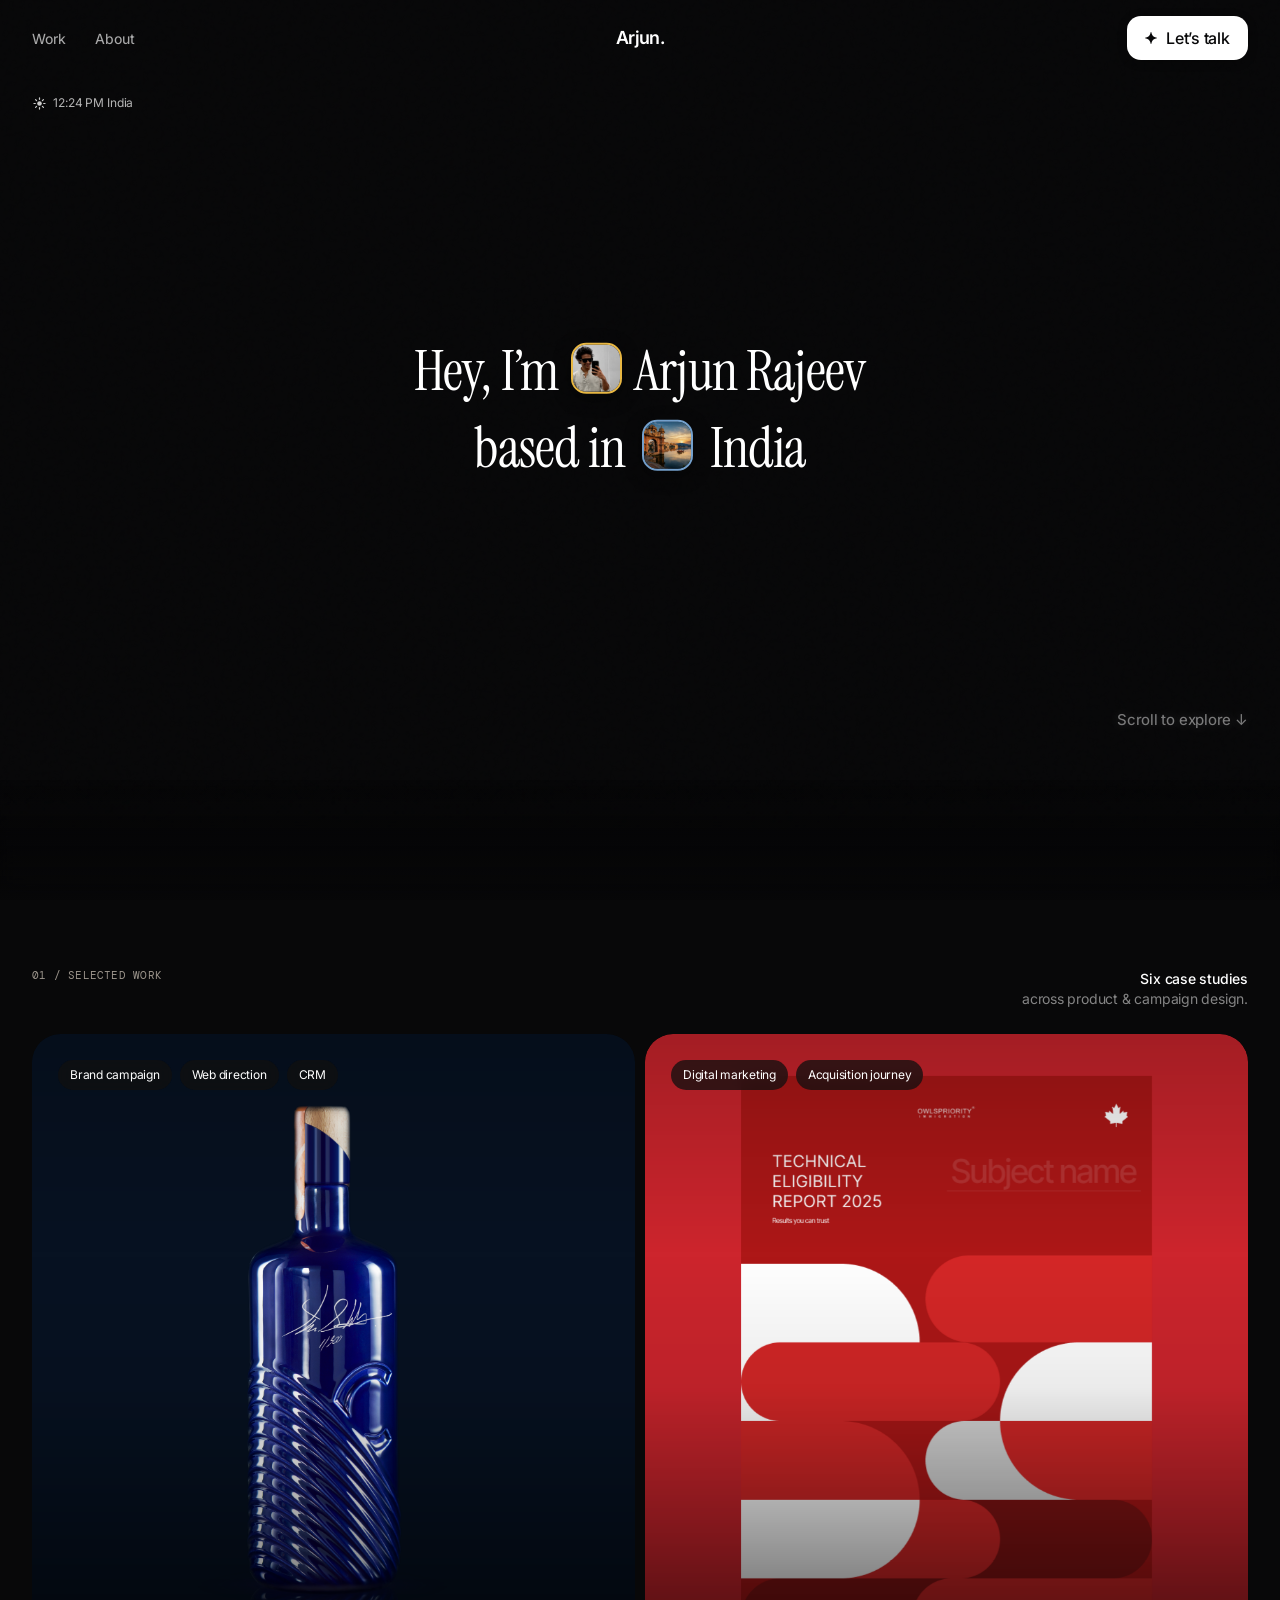
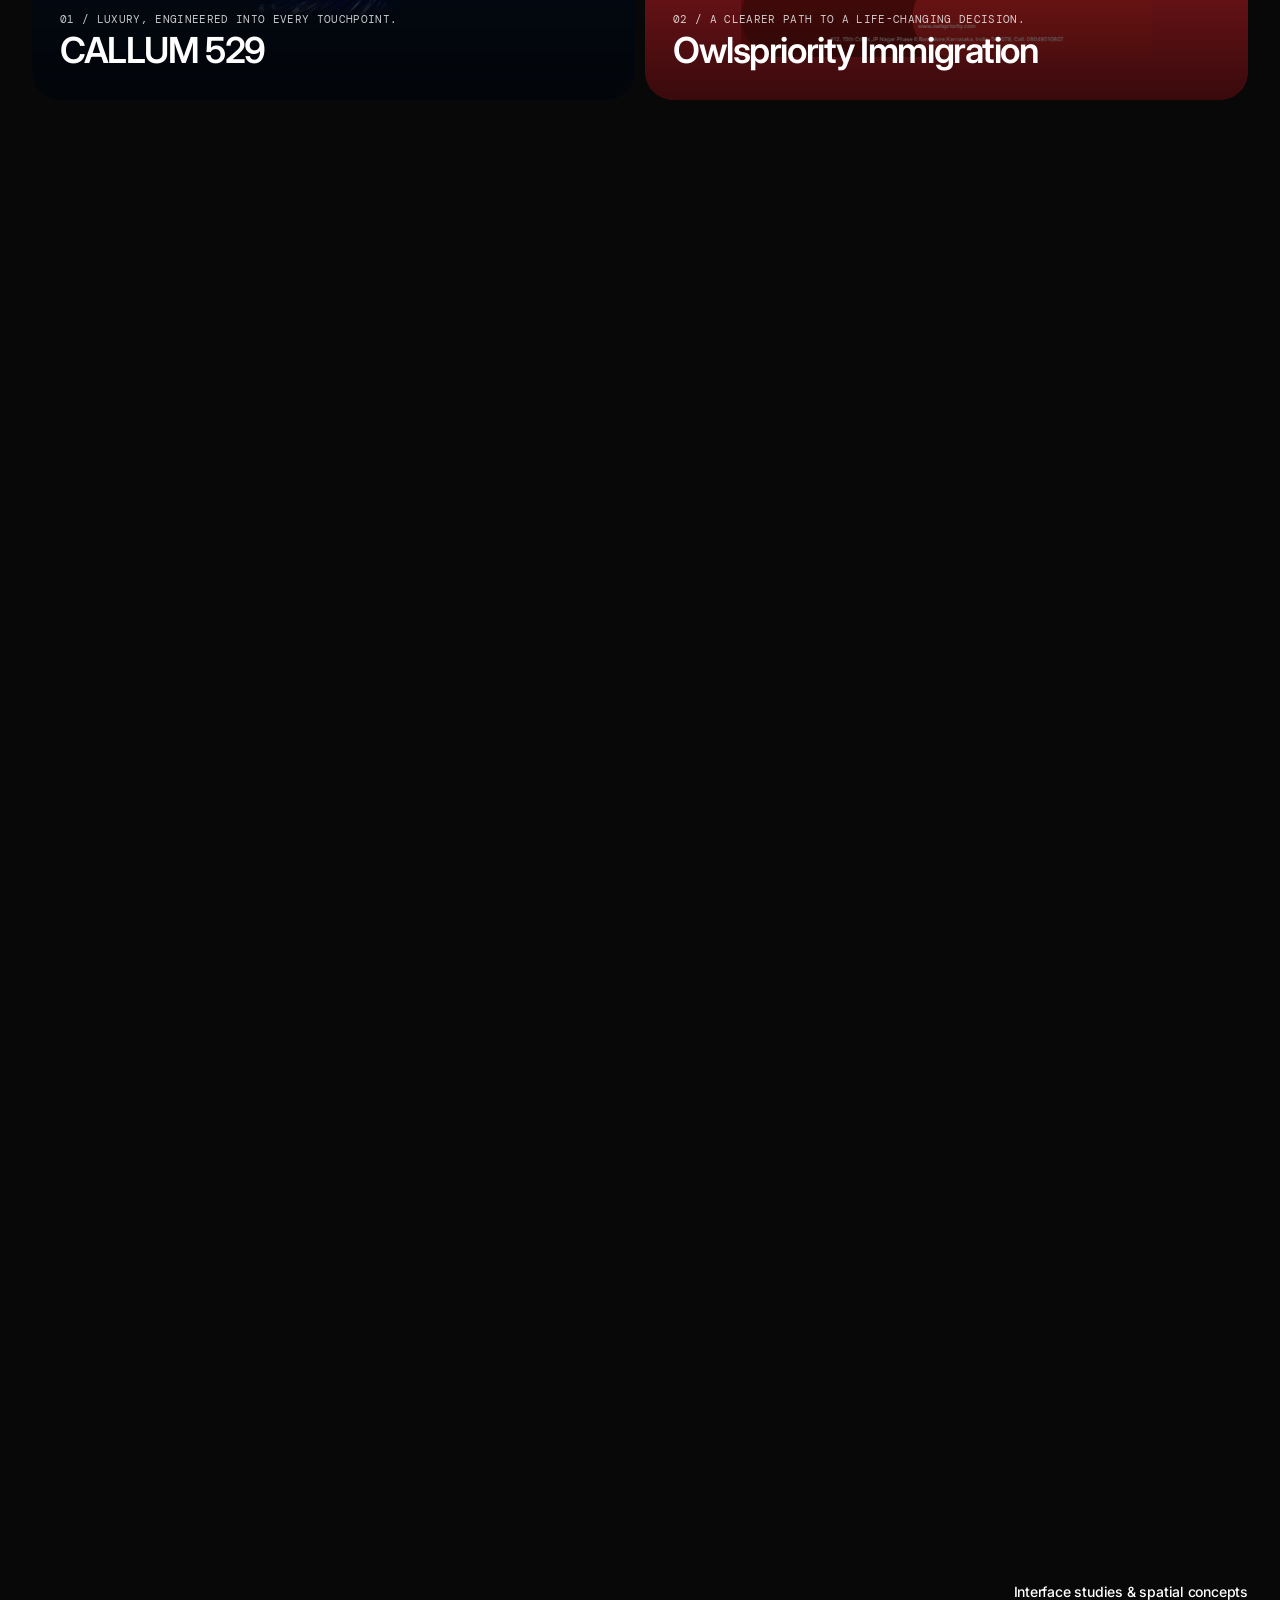
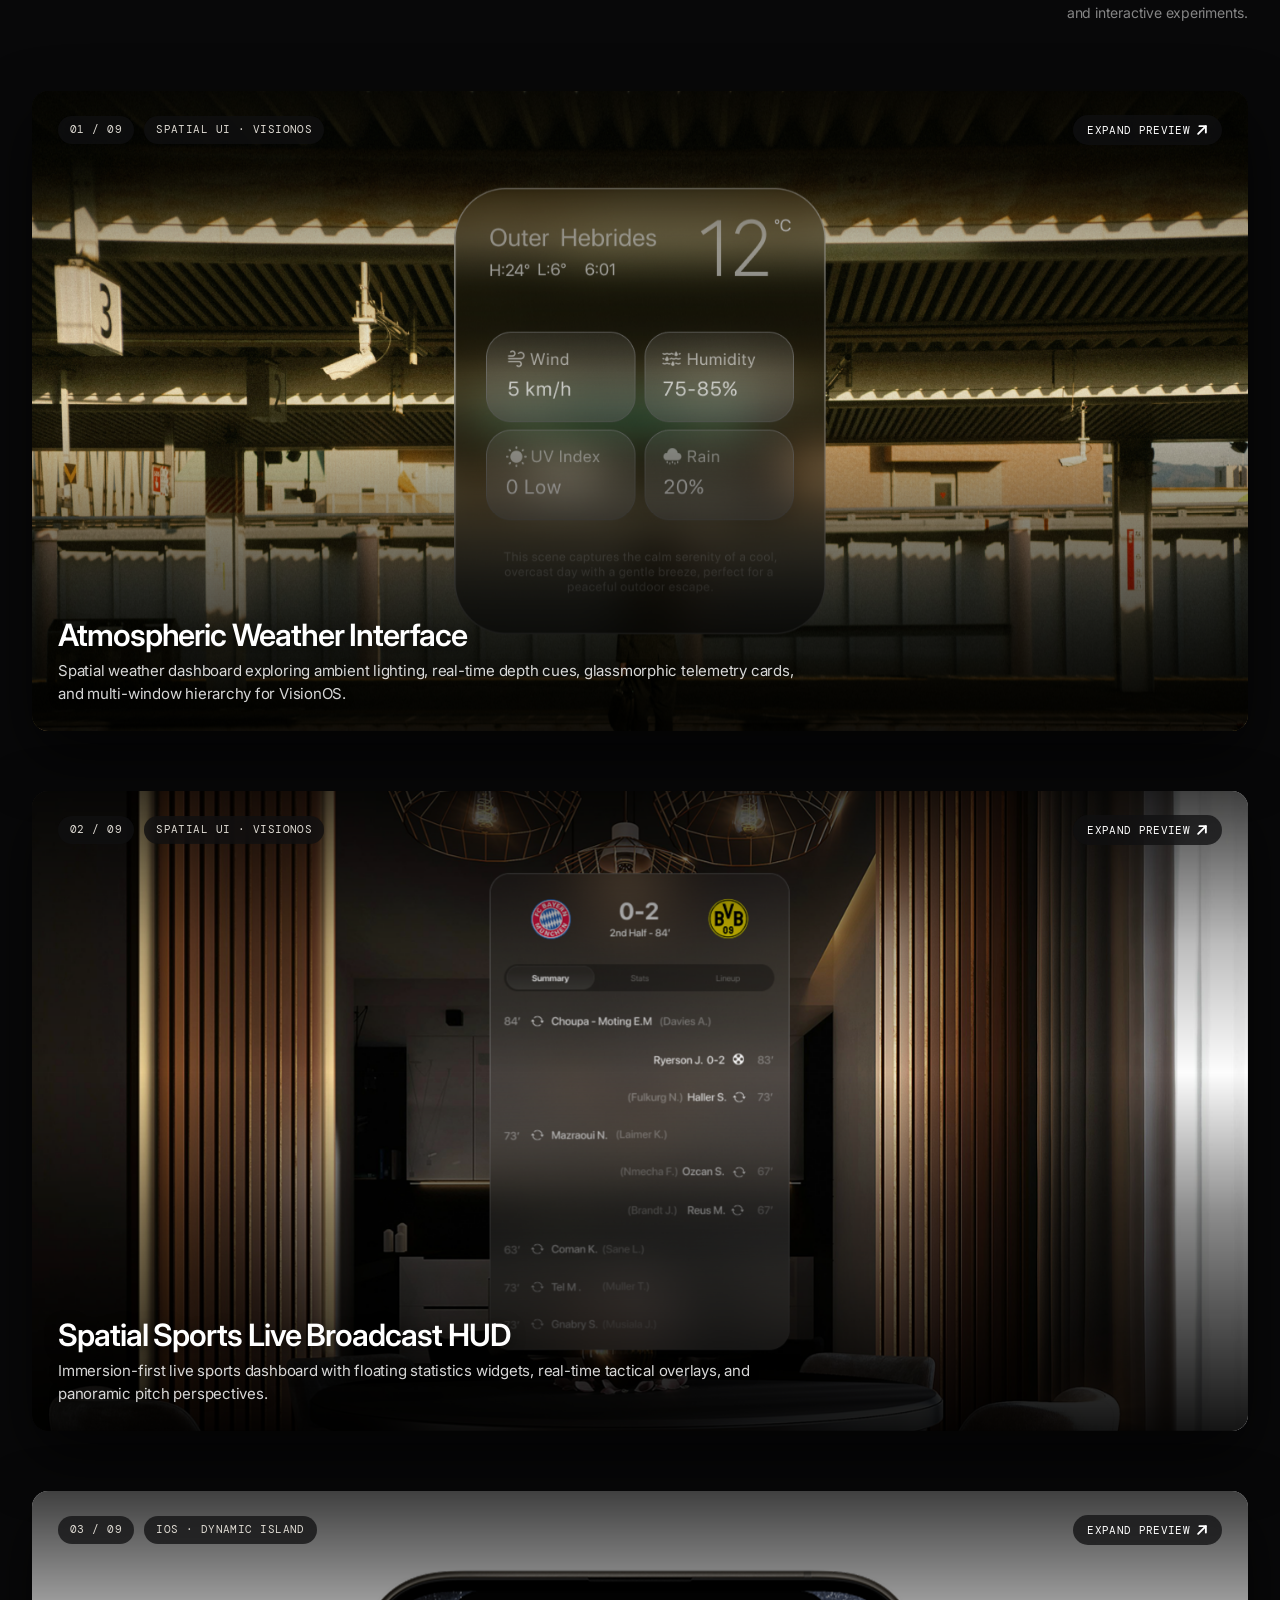
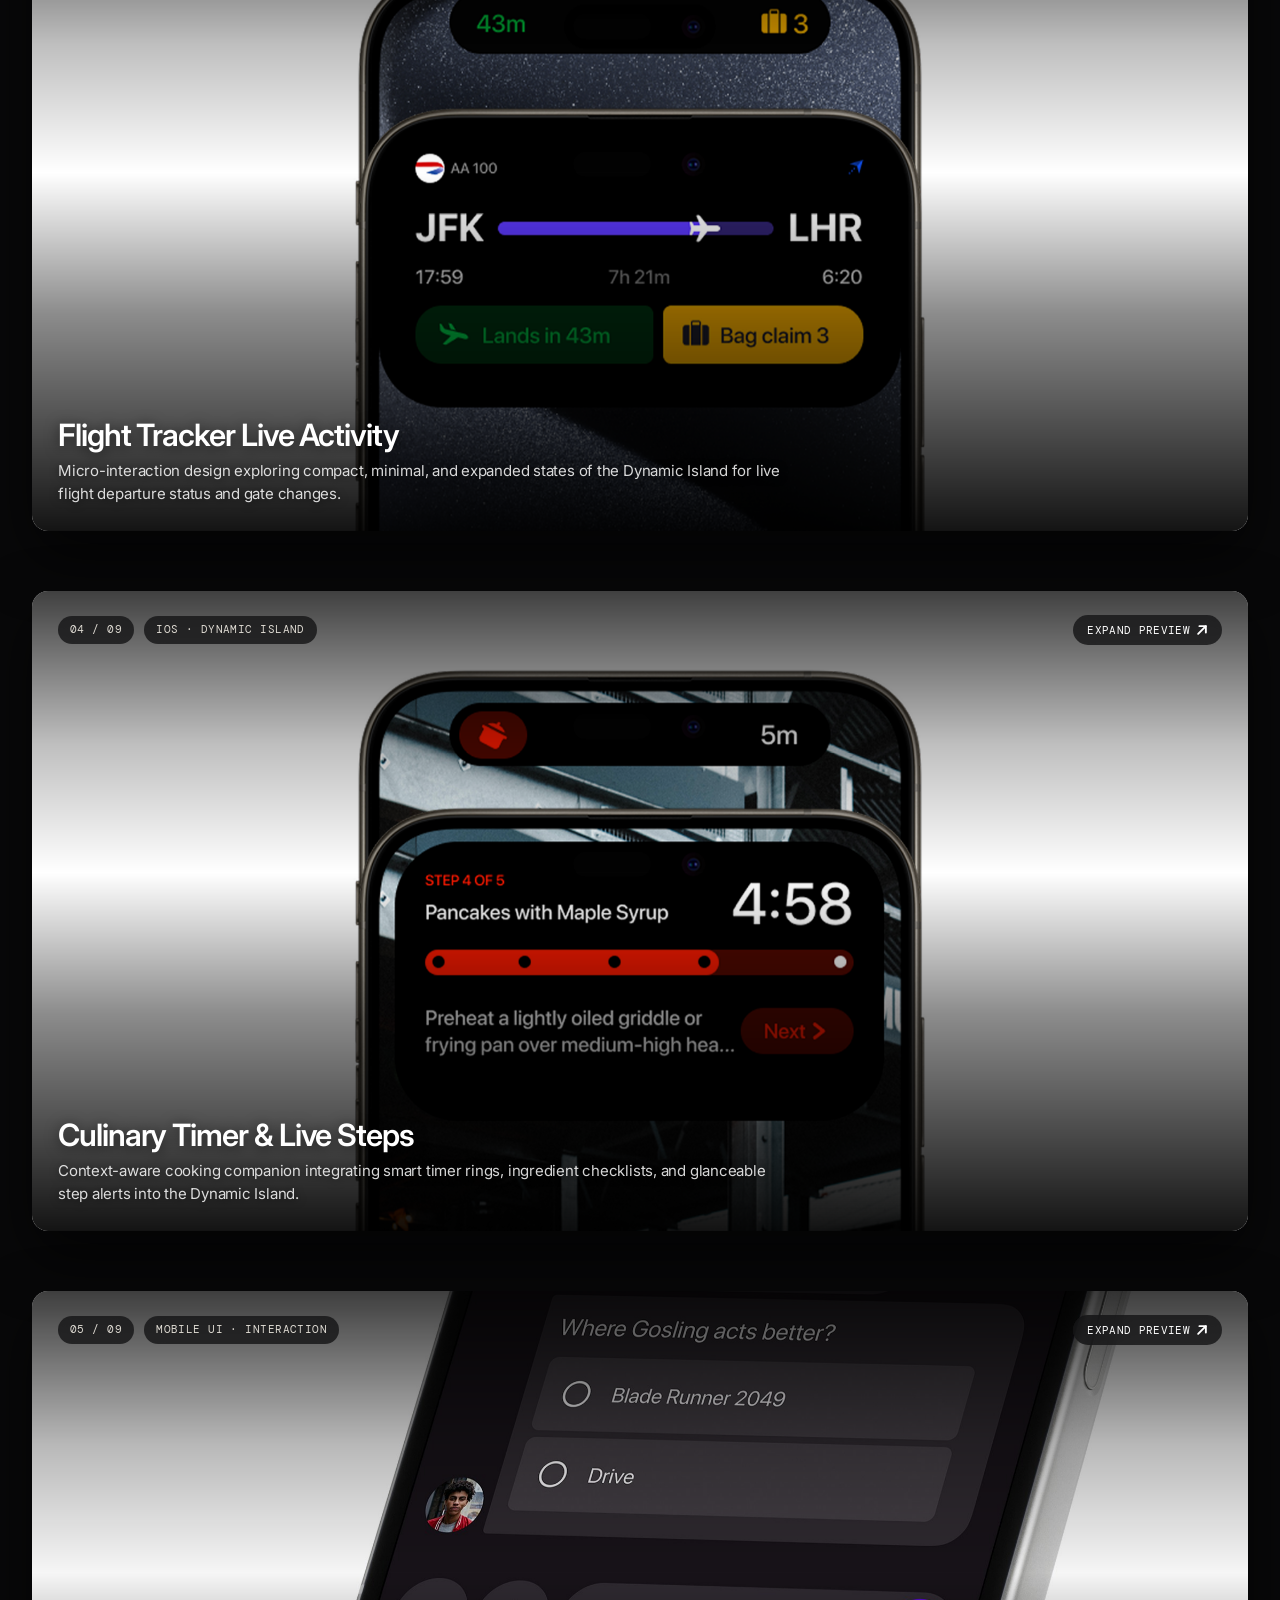
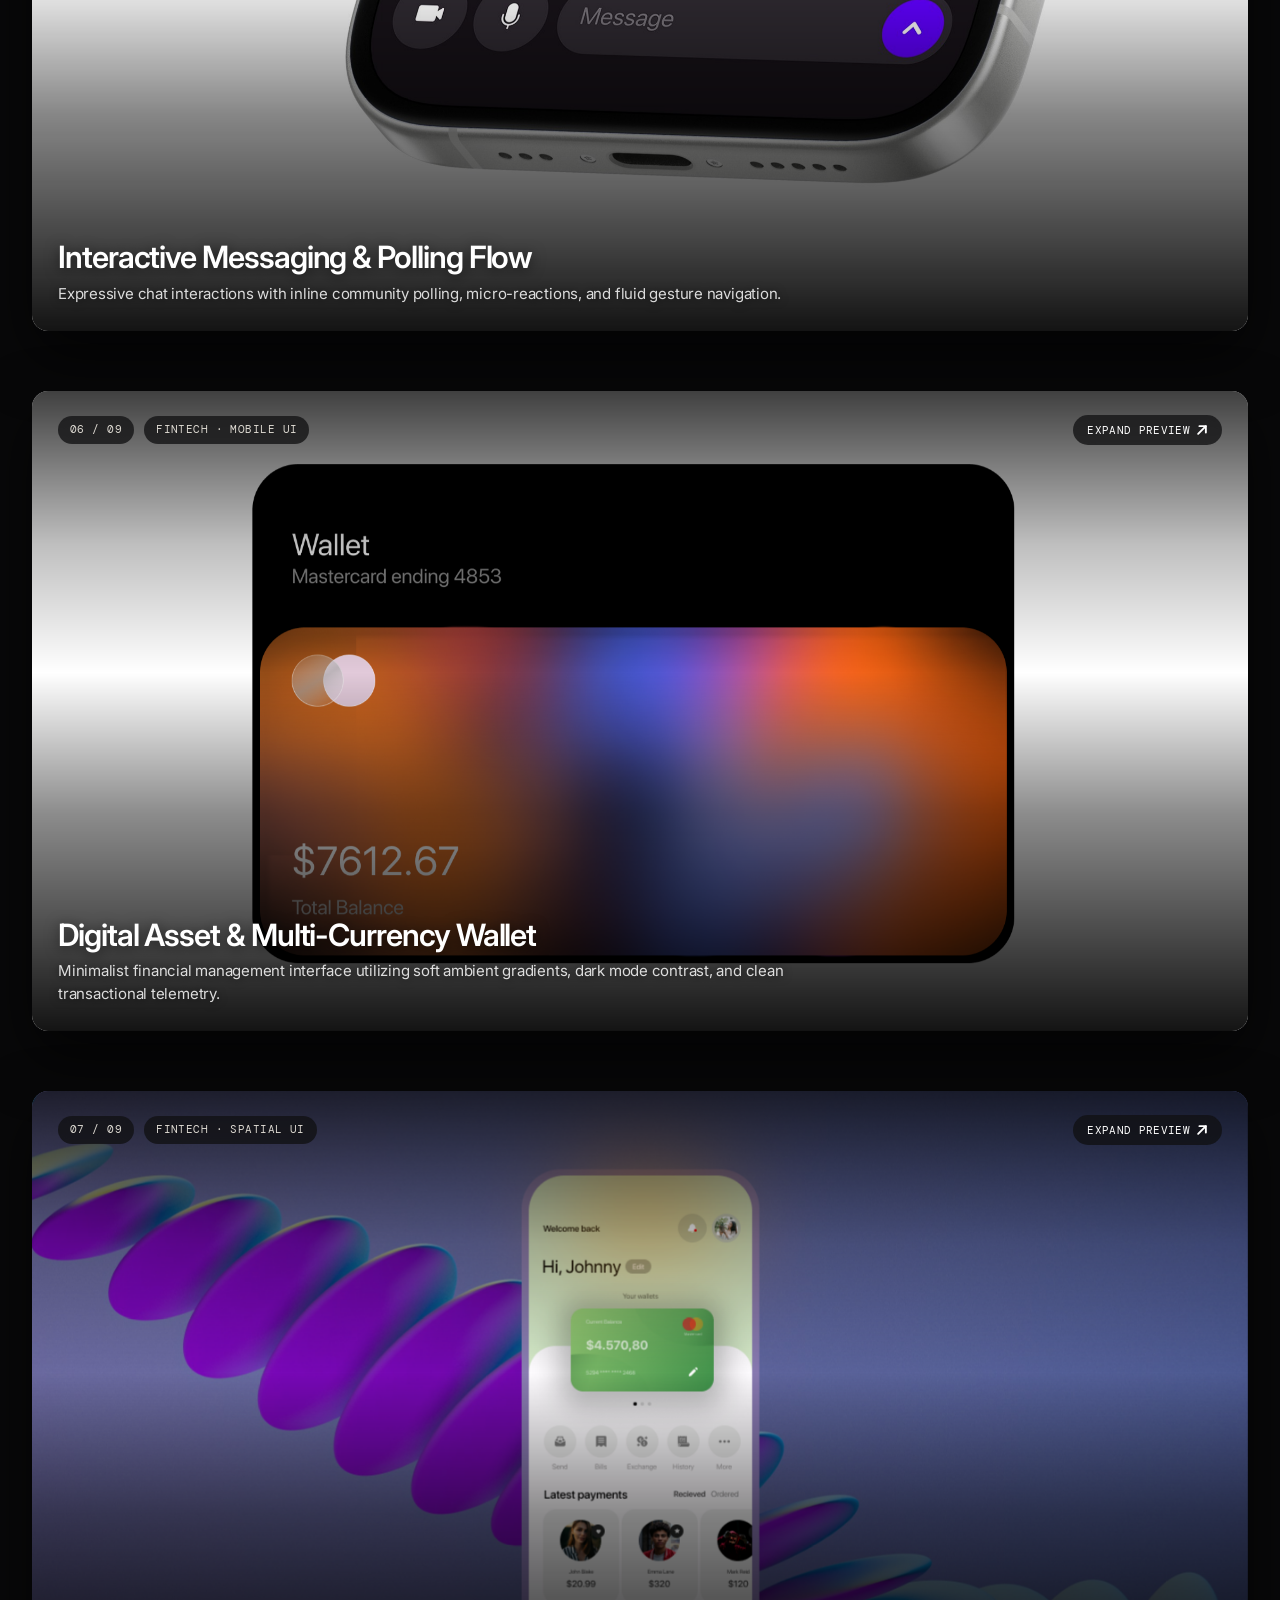
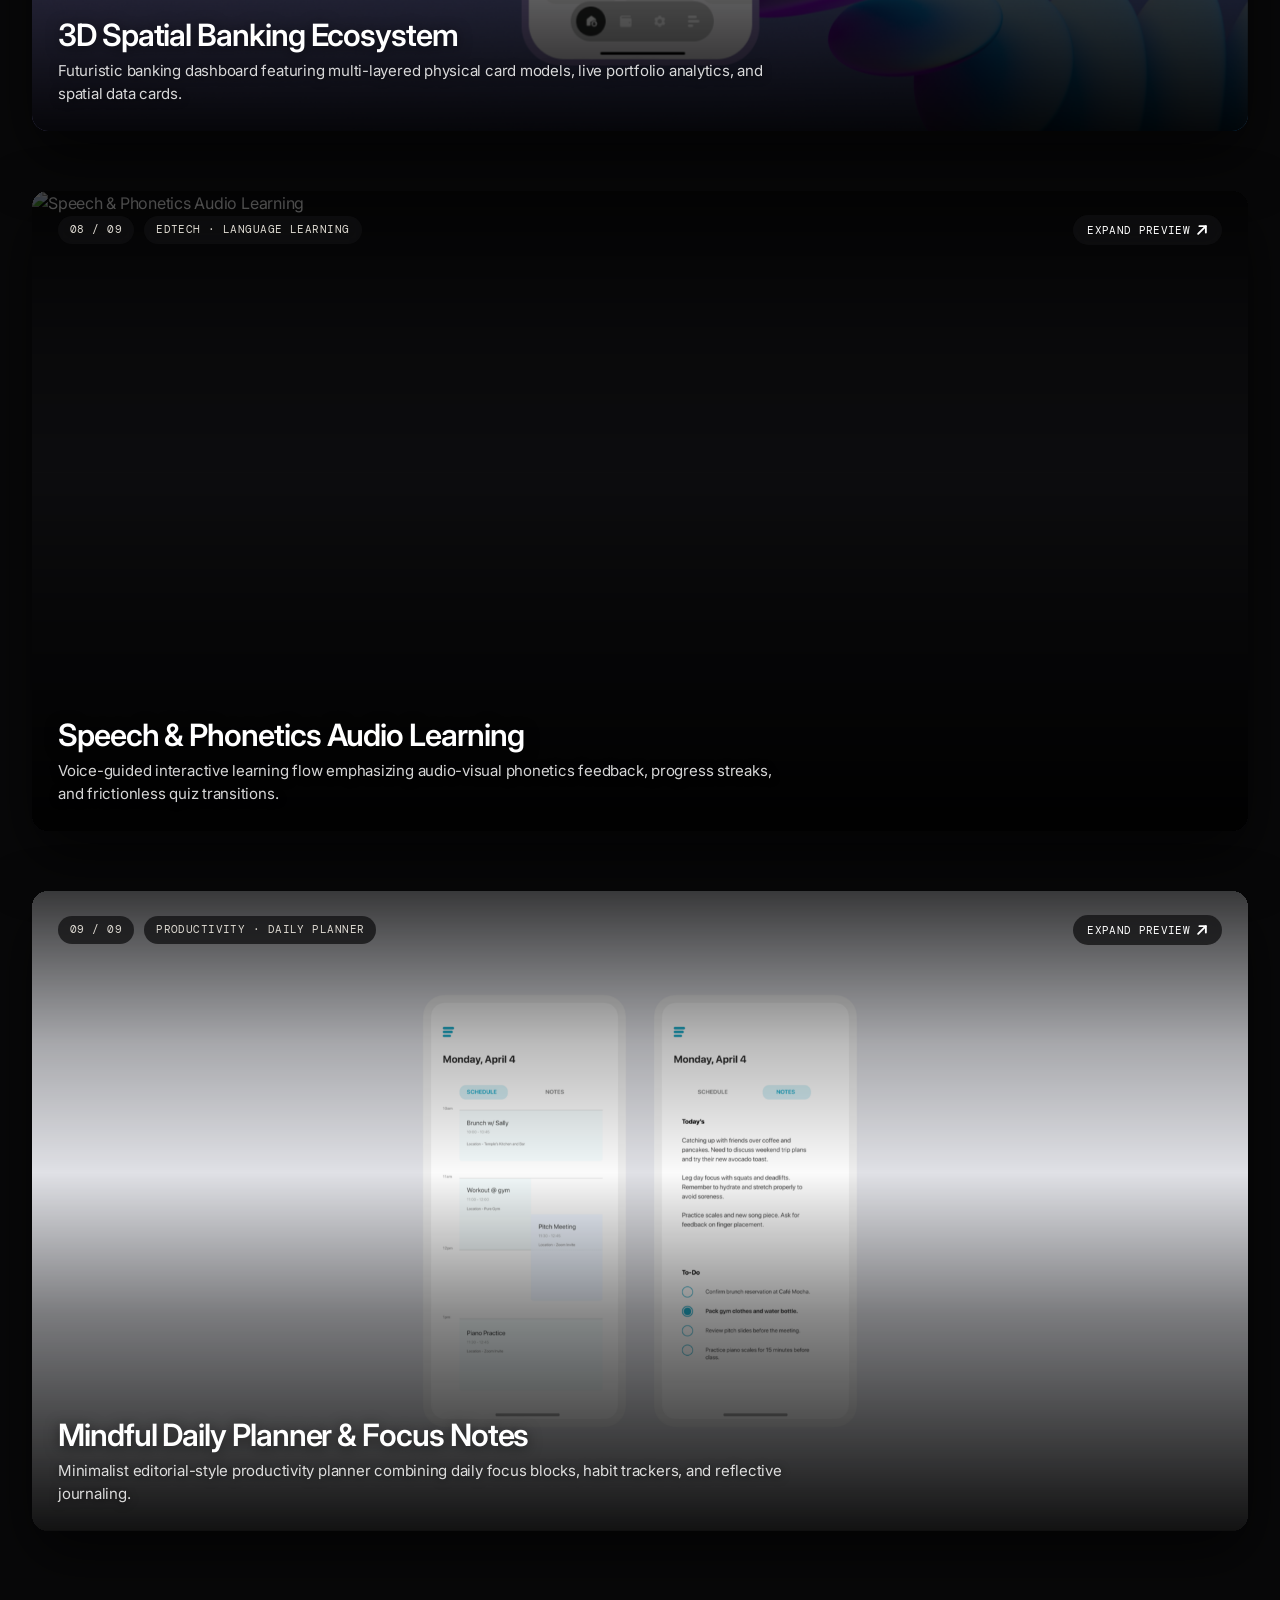
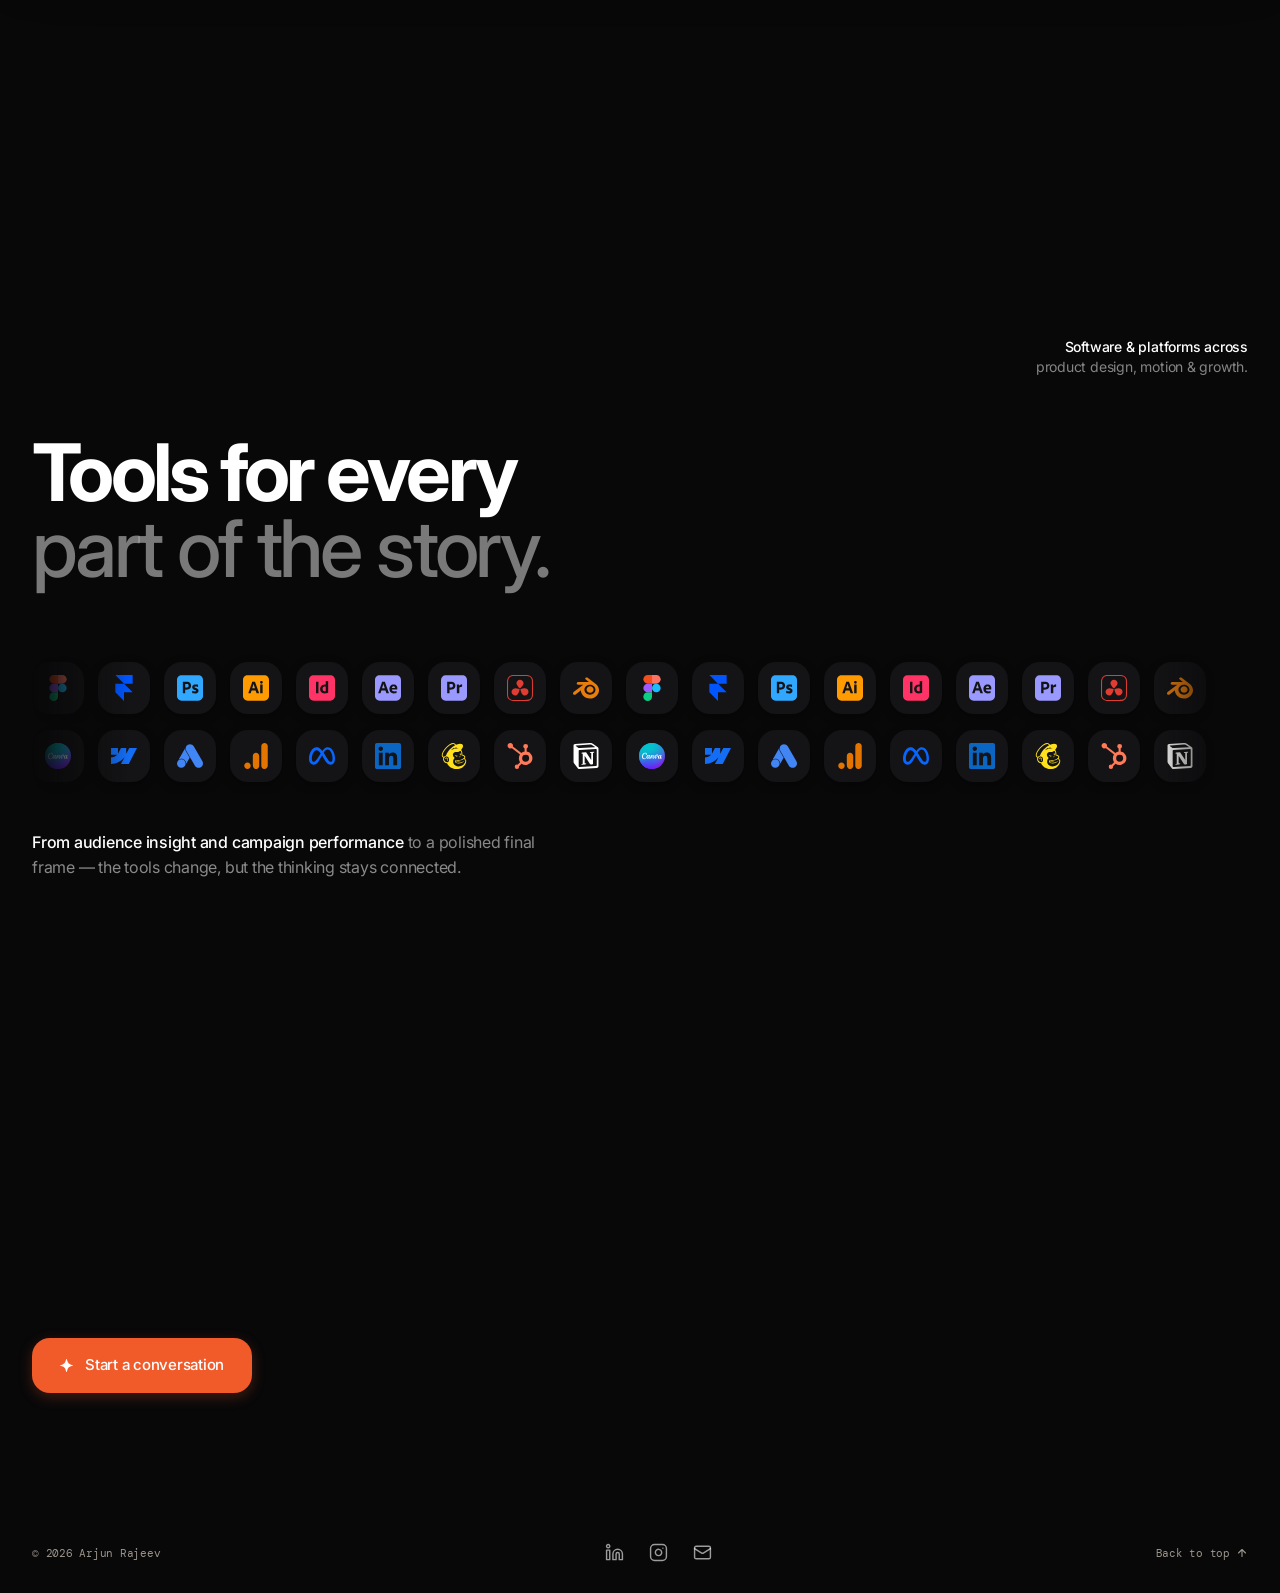
==== index.html @ 701abf91 "perf: optimize high-res textures, eliminate GPU filter shader lag, and smooth sticky card exit runwa" ====
<!doctype html>
<html lang="en">
  <head>
    <meta charset="UTF-8" />
    <meta name="viewport" content="width=device-width, initial-scale=1.0" />
    <meta name="description" content="Portfolio of product design and integrated digital marketing work." />
    <meta name="google-site-verification" content="st3si0nzpZN8w2a8JIRH-PX4bF1KuRuMDl9bI8knj5g" />
    <title>Portfolio — Product & Campaign Design</title>
    <link rel="icon" type="image/svg+xml" href="favicon.svg" />
    <link rel="icon" type="image/png" sizes="32x32" href="favicon-32x32.png" />
    <link rel="icon" type="image/png" sizes="16x16" href="favicon-16x16.png" />
    <link rel="apple-touch-icon" sizes="180x180" href="apple-touch-icon.png" />
    <link rel="preconnect" href="https://fonts.googleapis.com" />
    <link rel="preconnect" href="https://fonts.gstatic.com" crossorigin />
    <link href="https://fonts.googleapis.com/css2?family=DM+Mono:ital,wght@0,400;0,500;1,400&family=Instrument+Serif:ital@0;1&family=Inter:wght@300;400;500;600;700;800&display=swap" rel="stylesheet" />
    <link rel="stylesheet" href="styles.css?v=54" />

    <!-- Vercel Web Analytics -->
    <script>
      window.va = window.va || function () { (window.vaq = window.vaq || []).push(arguments); };
    </script>
    <script defer src="https://va.vercel-scripts.com/v1/script.js"></script>

    <!-- Vercel Speed Insights -->
    <script>
      window.si = window.si || function () { (window.siq = window.siq || []).push(arguments); };
    </script>
    <script defer src="/_vercel/speed-insights/script.js"></script>
  </head>
  <body>
    <div class="noise"></div>
    <header class="nav">
      <nav class="nav-left" aria-label="Main navigation">
        <a href="#work">Work</a>
        <a href="about.html">About</a>
      </nav>
      <div class="nav-brand">
        <a class="wordmark" href="#top">Arjun.</a>
      </div>
      <div class="nav-right">
        <a class="nav-contact" href="mailto:arjunrajeev.ar@gmail.com"><span class="btn-star-wrap"><svg class="btn-star" width="12" height="12" viewBox="0 0 12 12" fill="currentColor" aria-hidden="true"><path d="M 11.762 5.697 L 10.043 5.205 C 8.469 4.762 7.238 3.531 6.795 1.958 L 6.302 0.238 C 6.252 0.115 6.132 0.035 5.999 0.035 C 5.866 0.035 5.747 0.115 5.696 0.238 L 5.205 1.958 C 4.762 3.531 3.531 4.762 1.958 5.205 L 0.238 5.697 C 0.102 5.735 0.009 5.859 0.009 6 C 0.009 6.141 0.102 6.265 0.238 6.303 L 1.957 6.794 C 3.531 7.238 4.761 8.468 5.204 10.042 L 5.696 11.762 C 5.735 11.897 5.858 11.99 5.999 11.99 C 6.14 11.99 6.264 11.897 6.302 11.762 L 6.794 10.043 C 7.237 8.469 8.467 7.238 10.041 6.795 L 11.761 6.303 C 11.896 6.265 11.99 6.141 11.99 6 C 11.99 5.859 11.896 5.735 11.761 5.697 Z"/></svg></span><span class="btn-text">Let’s talk</span></a>
      </div>
    </header>

    <main id="top">
      <section class="hero wrap">
        <div class="hero-eyebrow-wrap">
          <div class="hero-time" aria-label="Current time in India">
            <span class="hero-time-icon" id="hero-time-icon" aria-hidden="true">
              <svg width="15" height="15" viewBox="0 0 16 16" fill="none" stroke="currentColor" stroke-width="1.5" stroke-linecap="round" stroke-linejoin="round">
                <circle cx="8" cy="8" r="2.8" fill="currentColor" stroke="none"/>
                <line x1="8" y1="1.2" x2="8" y2="2.8"/>
                <line x1="8" y1="13.2" x2="8" y2="14.8"/>
                <line x1="1.2" y1="8" x2="2.8" y2="8"/>
                <line x1="13.2" y1="8" x2="14.8" y2="8"/>
                <line x1="3.2" y1="3.2" x2="4.4" y2="4.4"/>
                <line x1="11.6" y1="11.6" x2="12.8" y2="12.8"/>
                <line x1="3.2" y1="12.8" x2="4.4" y2="11.6"/>
                <line x1="11.6" y1="4.4" x2="12.8" y2="3.2"/>
              </svg>
            </span>
            <span class="hero-time-val" id="hero-time-val">--:-- India</span>
          </div>
        </div>

        <h1 class="hero-editorial-title">
          <span class="line-mask">
            <span class="line-inner hero-line">
              Hey, I’m
              <a href="about.html" class="hero-badge-wrap" aria-label="About Arjun Rajeev">
                <span class="hero-badge hero-badge--avatar">
                  <img src="assets/images/arjun-badge.jpg?v=2" alt="Arjun Rajeev" />
                </span>
                <span class="badge-bubble" aria-hidden="true">About ↗</span>
              </a>
              Arjun Rajeev
            </span>
          </span>
          <span class="line-mask">
            <span class="line-inner hero-line">
              based in
              <span class="hero-badge hero-badge--location" aria-label="India">
                <img src="assets/images/india-badge.jpg" alt="India" />
              </span>
              India
            </span>
          </span>
        </h1>

        <div class="hero-bottom">
          <a class="scroll-explore" href="#work" aria-label="Scroll to explore selected work">Scroll to explore ↓</a>
        </div>
      </section>

      <div class="content-sheet">
        <section id="work" class="work wrap">
        <div class="section-head"><p class="eyebrow">01 / Selected work</p><p><strong>Six case studies</strong><br />across product & campaign design.</p></div>
        <div id="projects" class="projects"></div>
      </section>

      <section id="explorations" class="lab wrap" aria-labelledby="lab-head">
        <div class="section-head" id="lab-head"><p class="eyebrow">02 / Visual explorations</p><p><strong>Interface studies & spatial concepts</strong><br />and interactive experiments.</p></div>
        <div id="experiments-stack" class="experiments-stack"></div>
      </section>

      <section class="tools wrap" aria-labelledby="tools-title">
        <div class="section-head"><p class="eyebrow">03 / The toolkit</p><p><strong>Software & platforms across</strong><br />product design, motion & growth.</p></div>
        <h2 id="tools-title">Tools for every<br /><em>part of the story.</em></h2>
        <div class="tools-marquee" aria-label="Design, marketing and creative tools">
          <div class="tools-row tools-row--1">
            <div class="tools-track">
              <div class="tool" aria-label="Figma"><img src="assets/icons/figma.svg" alt="Figma" /><span>Figma</span></div>
              <div class="tool" aria-label="Framer"><img src="assets/icons/framer.svg" alt="Framer" /><span>Framer</span></div>
              <div class="tool" aria-label="Photoshop"><img src="assets/icons/photoshop.svg" alt="Photoshop" /><span>Photoshop</span></div>
              <div class="tool" aria-label="Illustrator"><img src="assets/icons/illustrator.svg" alt="Illustrator" /><span>Illustrator</span></div>
              <div class="tool" aria-label="InDesign"><img src="assets/icons/indesign.svg" alt="InDesign" /><span>InDesign</span></div>
              <div class="tool" aria-label="After Effects"><img src="assets/icons/aftereffects.svg" alt="After Effects" /><span>After Effects</span></div>
              <div class="tool" aria-label="Premiere Pro"><img src="assets/icons/premierepro.svg" alt="Premiere Pro" /><span>Premiere Pro</span></div>
              <div class="tool" aria-label="DaVinci Resolve"><img src="assets/icons/davinciresolve.svg" alt="DaVinci Resolve" /><span>DaVinci Resolve</span></div>
              <div class="tool" aria-label="Blender"><img src="assets/icons/blender.svg" alt="Blender" /><span>Blender</span></div>
            </div>
          </div>
          <div class="tools-row tools-row--2">
            <div class="tools-track">
              <div class="tool" aria-label="Canva"><img src="assets/icons/canva.svg" alt="Canva" /><span>Canva</span></div>
              <div class="tool" aria-label="Webflow"><img src="assets/icons/webflow.svg" alt="Webflow" /><span>Webflow</span></div>
              <div class="tool" aria-label="Google Ads"><img src="assets/icons/googleads.svg" alt="Google Ads" /><span>Google Ads</span></div>
              <div class="tool" aria-label="Google Analytics"><img src="assets/icons/googleanalytics.svg" alt="Google Analytics" /><span>Google Analytics</span></div>
              <div class="tool" aria-label="Meta Ads"><img src="assets/icons/meta.svg" alt="Meta Ads" /><span>Meta Ads</span></div>
              <div class="tool" aria-label="LinkedIn Ads"><img src="assets/icons/linkedin.svg" alt="LinkedIn Ads" /><span>LinkedIn Ads</span></div>
              <div class="tool" aria-label="Mailchimp"><img src="assets/icons/mailchimp.svg" alt="Mailchimp" /><span>Mailchimp</span></div>
              <div class="tool" aria-label="HubSpot"><img src="assets/icons/hubspot.svg" alt="HubSpot" /><span>HubSpot</span></div>
              <div class="tool" aria-label="Notion"><img src="assets/icons/notion.svg" alt="Notion" /><span>Notion</span></div>
            </div>
          </div>
        </div>
        <p class="tools-note"><strong>From audience insight and campaign performance</strong> to a polished final frame — the tools change, but the thinking stays connected.</p>
      </section>

      <section id="contact" class="contact wrap">
        <p class="eyebrow">04 / Have a project in mind?</p>
        <h2 class="masked-heading">
          <span class="line-mask"><span class="line-inner">Let’s make something</span></span>
          <span class="line-mask"><span class="line-inner"><em>worth noticing.</em></span></span>
        </h2>
        <a class="contact-button" href="mailto:arjunrajeev.ar@gmail.com"><span class="btn-star-wrap"><svg class="btn-star" width="13" height="13" viewBox="0 0 12 12" fill="currentColor" aria-hidden="true"><path d="M 11.762 5.697 L 10.043 5.205 C 8.469 4.762 7.238 3.531 6.795 1.958 L 6.302 0.238 C 6.252 0.115 6.132 0.035 5.999 0.035 C 5.866 0.035 5.747 0.115 5.696 0.238 L 5.205 1.958 C 4.762 3.531 3.531 4.762 1.958 5.205 L 0.238 5.697 C 0.102 5.735 0.009 5.859 0.009 6 C 0.009 6.141 0.102 6.265 0.238 6.303 L 1.957 6.794 C 3.531 7.238 4.761 8.468 5.204 10.042 L 5.696 11.762 C 5.735 11.897 5.858 11.99 5.999 11.99 C 6.14 11.99 6.264 11.897 6.302 11.762 L 6.794 10.043 C 7.237 8.469 8.467 7.238 10.041 6.795 L 11.761 6.303 C 11.896 6.265 11.99 6.141 11.99 6 C 11.99 5.859 11.896 5.735 11.761 5.697 Z"/></svg></span><span class="btn-text">Start a conversation</span></a>
      </section>
      </div>
    </main>
    <footer class="wrap">
      <span>© 2026 Arjun Rajeev</span>
      <div class="footer-socials" aria-label="Social profiles and email">
        <a class="footer-icon" href="https://www.linkedin.com/in/arjunrajeev17/" target="_blank" rel="noopener noreferrer" aria-label="LinkedIn profile" title="LinkedIn">
          <svg width="17" height="17" viewBox="0 0 24 24" fill="none" stroke="currentColor" stroke-width="1.8" stroke-linecap="round" stroke-linejoin="round" aria-hidden="true">
            <path d="M16 8a6 6 0 0 1 6 6v7h-4v-7a2 2 0 0 0-2-2 2 2 0 0 0-2 2v7h-4v-7a6 6 0 0 1 6-6z"/>
            <rect width="4" height="12" x="2" y="9"/>
            <circle cx="4" cy="4" r="2"/>
          </svg>
        </a>
        <a class="footer-icon" href="https://www.instagram.com/arjunrajeevl/" target="_blank" rel="noopener noreferrer" aria-label="Instagram profile" title="Instagram">
          <svg width="17" height="17" viewBox="0 0 24 24" fill="none" stroke="currentColor" stroke-width="1.8" stroke-linecap="round" stroke-linejoin="round" aria-hidden="true">
            <rect width="20" height="20" x="2" y="2" rx="5" ry="5"/>
            <path d="M16 11.37A4 4 0 1 1 12.63 8 4 4 0 0 1 16 11.37z"/>
            <line x1="17.5" x2="17.51" y1="6.5" y2="6.5"/>
          </svg>
        </a>
        <a class="footer-icon" href="mailto:arjunrajeev.ar@gmail.com" aria-label="Send email to arjunrajeev.ar@gmail.com" title="Email">
          <svg width="17" height="17" viewBox="0 0 24 24" fill="none" stroke="currentColor" stroke-width="1.8" stroke-linecap="round" stroke-linejoin="round" aria-hidden="true">
            <rect width="20" height="16" x="2" y="4" rx="2"/>
            <path d="m22 7-8.97 5.7a1.94 1.94 0 0 1-2.06 0L2 7"/>
          </svg>
        </a>
      </div>
      <a href="#top" class="back-to-top">Back to top <svg width="12" height="12" viewBox="0 0 24 24" fill="none" stroke="currentColor" stroke-width="2.2" stroke-linecap="round" stroke-linejoin="round" aria-hidden="true"><path d="M12 19V5M5 12l7-7 7 7"/></svg></a>
    </footer>
    <div class="edge-blur-bottom" aria-hidden="true">
      <div class="edge-blur-layer edge-blur-layer--1"></div>
      <div class="edge-blur-layer edge-blur-layer--2"></div>
      <div class="edge-blur-layer edge-blur-layer--3"></div>
      <div class="edge-blur-layer edge-blur-layer--4"></div>
      <div class="edge-blur-gradient"></div>
    </div>
    <dialog id="case-study" aria-label="Case study"><button class="close" aria-label="Close case study"><svg width="18" height="18" viewBox="0 0 24 24" fill="none" stroke="currentColor" stroke-width="2.2" stroke-linecap="round" stroke-linejoin="round" aria-hidden="true"><path d="M18 6L6 18M6 6l12 12"/></svg></button><article id="case-content"></article></dialog>
    <dialog id="exp-lightbox" class="exp-lightbox" aria-label="Visual exploration preview">
      <div class="lightbox-wrapper">
        <div class="lightbox-header">
          <div class="lightbox-title-wrap">
            <span class="lightbox-counter" id="lightbox-counter">01 / 09</span>
            <span class="lightbox-tag" id="lightbox-tag">Spatial UI · VisionOS</span>
            <h3 class="lightbox-title" id="lightbox-title">Atmospheric Weather Interface</h3>
          </div>
          <div class="lightbox-actions">
            <button class="lightbox-btn lightbox-btn--nav" id="lightbox-prev" aria-label="Previous exploration"><svg width="16" height="16" viewBox="0 0 24 24" fill="none" stroke="currentColor" stroke-width="2.2" stroke-linecap="round" stroke-linejoin="round" aria-hidden="true"><path d="M19 12H5M12 19l-7-7 7-7"/></svg></button>
            <button class="lightbox-btn lightbox-btn--nav" id="lightbox-next" aria-label="Next exploration"><svg width="16" height="16" viewBox="0 0 24 24" fill="none" stroke="currentColor" stroke-width="2.2" stroke-linecap="round" stroke-linejoin="round" aria-hidden="true"><path d="M5 12h14M12 5l7 7-7 7"/></svg></button>
            <button class="lightbox-btn lightbox-btn--close" id="lightbox-close" aria-label="Close preview"><svg width="16" height="16" viewBox="0 0 24 24" fill="none" stroke="currentColor" stroke-width="2.2" stroke-linecap="round" stroke-linejoin="round" aria-hidden="true"><path d="M18 6L6 18M6 6l12 12"/></svg></button>
          </div>
        </div>
        <div class="lightbox-canvas">
          <img id="lightbox-image" src="" alt="Exploration preview" />
        </div>
        <div class="lightbox-caption">
          <p id="lightbox-desc"></p>
        </div>
      </div>
    </dialog>
    <script src="script.js?v=27"></script>
  </body>
</html>
---- styles.css ----
:root{--ink:#f4f2ee;--paper:#080809;--line:transparent;--orange:#f15a29;--muted:#9c958c;--ease-out-quint:cubic-bezier(0.16,1,0.3,1);--ease-text:cubic-bezier(0.22,1,0.36,1);--duration-fast:250ms;--duration-normal:350ms;--duration-enter:1200ms;--duration-text:3200ms;--stagger-text:550ms;--duration-eyebrow:2200ms;--duration-highlight:2400ms}*{box-sizing:border-box}html{scroll-behavior:smooth;scroll-padding-top:90px;color-scheme:dark}::selection{background:var(--orange);color:#fff}::-moz-selection{background:var(--orange);color:#fff}body{margin:0;background:var(--paper);color:var(--ink);font-family:"Inter",-apple-system,BlinkMacSystemFont,"Segoe UI",Roboto,sans-serif;font-size:16px;line-height:1.5;letter-spacing:-0.015em;-webkit-font-smoothing:antialiased;-moz-osx-font-smoothing:grayscale}.noise{position:fixed;inset:0;pointer-events:none;opacity:.045;z-index:20;background-image:url("data:image/svg+xml,%3Csvg viewBox='0 0 180 180' xmlns='http://www.w3.org/2000/svg'%3E%3Cfilter id='n'%3E%3CfeTurbulence type='fractalNoise' baseFrequency='.9' numOctaves='3' stitchTiles='stitch'/%3E%3C/filter%3E%3Crect width='100%25' height='100%25' filter='url(%23n)' opacity='.14'/%3E%3C/svg%3E")}a{color:inherit;text-decoration:none}.wrap{width:min(1320px,calc(100% - 64px));margin-inline:auto}.nav{height:104px;display:flex;justify-content:space-between;align-items:center;border-bottom:none}.wordmark{font-family:"Inter",-apple-system,BlinkMacSystemFont,sans-serif;font-size:18px;font-weight:600;letter-spacing:-0.035em}.nav nav{display:flex;align-items:center;gap:30px;font-size:14px}.nav-contact{padding:12px 18px;border:none;background:#ffffff;color:#080809;border-radius:14px;transition:all .2s}.nav-contact:hover{background:#f0f0f2;color:#080809}.nav-contact span{padding-left:0}.eyebrow{font:11px/1.2 "DM Mono",monospace;letter-spacing:.06em;text-transform:uppercase;margin:0;color:var(--muted)}.hero{position:sticky;top:76px;z-index:1;min-height:calc(100vh - 76px);min-height:calc(100dvh - 76px);padding:clamp(28px,4.5vh,44px) 0 clamp(40px,6vh,60px);display:flex;flex-direction:column;align-items:center;justify-content:center;box-sizing:border-box;will-change:transform,opacity;transform-origin:center center}.hero h1{font-family:"Inter",-apple-system,BlinkMacSystemFont,sans-serif;font-size:clamp(3.6rem,8.2vw,8rem);line-height:.94;letter-spacing:-.045em;font-weight:700;margin:34px 0 0;color:#fff}.hero em,h2 em,.hero .dim,h2 .dim{font-family:inherit;font-style:normal;font-weight:500;color:rgba(255,255,255,.46);letter-spacing:-.04em}.hero-bottom{margin-top:clamp(32px,5vh,52px);display:flex;justify-content:center;align-items:center;width:100%}.hero-bottom p{max-width:380px;line-height:1.48;font-size:17px;letter-spacing:-0.015em;margin:0;color:rgba(255,255,255,.52)}.hero-bottom p strong{font-weight:500;color:#fff}.section-head{padding:24px 0;border-top:none;display:flex;justify-content:space-between;font-size:14px;line-height:1.45;letter-spacing:-0.015em;color:rgba(255,255,255,.5)}.section-head>p:last-child{margin:0;text-align:right;color:rgba(255,255,255,.5)}.section-head strong{font-weight:500;color:#fff}.projects{display:grid;grid-template-columns:repeat(12,1fr);gap:28px}.project{grid-column:span 6;cursor:pointer;margin-bottom:56px}.project:nth-child(3n){grid-column:3/span 8}.project-image{position:relative;overflow:hidden;background:#141416;aspect-ratio:1.29}.project-image img{width:100%;height:100%;object-fit:cover;display:block}.project-image:after{content:"View case study";position:absolute;inset:auto 14px 14px auto;padding:10px 13px;border-radius:20px;background:#fff;color:#111;font:10px "DM Mono",monospace;opacity:0;transform:translateY(8px);transition:.25s}.project:hover .project-image:after{opacity:1;transform:none}.project-meta{display:flex;justify-content:space-between;padding-top:12px;gap:12px}.project h3{font-size:22px;letter-spacing:-.04em;margin:0 0 4px;font-weight:600}.project p,.project-meta span{font-size:13px;color:var(--muted);margin:0}.contact h2{font-family:"Inter",-apple-system,BlinkMacSystemFont,sans-serif;font-size:clamp(3rem,6.2vw,6rem);line-height:.96;letter-spacing:-.045em;font-weight:700;margin:28px 0 36px;color:#fff}.capabilities{margin-top:44px;display:flex;gap:9px;flex-wrap:wrap}.capabilities span{font:11px "DM Mono",monospace;border:none;background:rgba(255,255,255,.07);color:#dedad2;padding:10px 14px;border-radius:6px}.lab{padding-bottom:120px}.contact{padding:94px 0 120px;border-top:none}.contact h2{margin-bottom:48px}.contact-button{background:var(--orange);color:#fff;display:inline-flex;gap:58px;padding:17px 20px;border-radius:18px;font-size:15px;transition:.2s}.contact-button:hover{transform:none;box-shadow:0 6px 18px rgba(241,90,41,.32)}footer{height:80px;border-top:none;display:flex;align-items:center;justify-content:space-between;color:var(--muted);font:11px "DM Mono",monospace}footer a[href="#top"]:hover{color:#fff}dialog{width:min(1180px,100vw);height:100dvh;max-height:none;margin:0 0 0 auto;padding:0;border:0;color:var(--ink);background:#0c0c0e;overflow:auto}dialog::backdrop{background:rgba(0,0,0,.78);backdrop-filter:blur(8px)}.close{position:sticky;float:right;top:18px;margin:18px 22px -70px 0;z-index:2;width:46px;height:46px;border:none;border-radius:50%;background:#1d1d21;color:white;cursor:pointer;display:inline-flex;align-items:center;justify-content:center;padding:0;transition:background .2s,transform .15s}.close svg{display:block;width:18px;height:18px}.close:hover{background:#292930;transform:scale(1.05)}.case-hero{min-height:650px;padding:100px 7.5% 48px;color:white;background:var(--case,#181818);display:flex;flex-direction:column}.case-hero .eyebrow{opacity:.75}.case-hero h1{font-family:"Inter",-apple-system,BlinkMacSystemFont,sans-serif;font-size:clamp(3.4rem,7.5vw,6.4rem);line-height:.94;letter-spacing:-.045em;font-weight:700;margin:36px 0 18px;max-width:800px;color:#fff}.case-hero>p{font-size:18px;line-height:1.48;letter-spacing:-0.018em;max-width:590px;margin:0;color:rgba(255,255,255,.85)}.case-hero img{width:100%;max-height:460px;object-fit:cover;object-position:center;margin-top:auto;padding-top:55px}.case-body{padding:70px 7.5%;background:#0c0c0e;color:var(--ink)}.case-intro{display:grid;grid-template-columns:1fr 2fr;gap:65px;margin-bottom:90px}.case-intro p{font-size:21px;line-height:1.45;margin:0;color:#dedad2}.case-body h2{font-family:"Inter",-apple-system,BlinkMacSystemFont,sans-serif;font-size:32px;letter-spacing:-.035em;line-height:1.15;margin:0 0 15px;color:#fff;font-weight:600}.case-body h3{font-family:"Inter",-apple-system,BlinkMacSystemFont,sans-serif;font-size:19px;letter-spacing:-.025em;margin:35px 0 9px;color:#fff;font-weight:600}.case-body p,.case-body li{font-size:16px;line-height:1.6;letter-spacing:-0.015em;color:rgba(255,255,255,.65)}.case-body ul{padding-left:20px}.case-sections{max-width:660px;margin-left:auto}.case-gallery{padding:18px 0 60px;display:grid;grid-template-columns:repeat(2,1fr);gap:16px}.case-gallery figure{margin:0;background:#141417;border:none;border-radius:8px;min-height:240px;overflow:hidden;display:flex;align-items:center;justify-content:center}.case-gallery figure:first-child{grid-column:span 2}.case-gallery img{max-width:100%;width:100%;height:100%;object-fit:contain;display:block}.case-gallery figure:first-child img{object-fit:cover}.outcome{margin-top:72px;padding:28px;border-left:3px solid var(--accent,#f15a29);background:#151518;border-radius:0 8px 8px 0;color:#fff}.outcome p{margin:0;font-size:18px;color:#dedad2}.reveal{animation:rise .7s both}@keyframes rise{from{opacity:0;transform:translateY(17px)}to{opacity:1;transform:none}}@media(max-width:700px){.wrap{width:min(100% - 36px,1320px)}.nav{height:76px}.nav nav a:not(.nav-contact){display:none}.hero{top:64px;min-height:calc(100vh - 64px);min-height:calc(100dvh - 64px);padding:24px 0 36px}.hero h1{font-size:16vw}.projects{display:block}.project,.project:nth-child(3n){margin-bottom:40px}.project h3{font-size:20px}.section-head{padding-top:15px}.section-head>p:last-child{display:none}.lab{padding-bottom:70px}.contact{padding:70px 0 80px}.case-hero{min-height:540px;padding:90px 28px 30px}.case-body{padding:52px 28px}.case-intro{display:block;margin-bottom:50px}.case-intro .eyebrow{margin-bottom:18px}.case-sections{margin:0}.case-gallery{grid-template-columns:1fr;gap:12px}.case-gallery figure:first-child{grid-column:span 1}.case-hero img{padding-top:35px}.hero-bottom p{font-size:15px}.scroll-explore{font-size:14px;flex:0 0 auto}footer{height:auto;padding:24px 0;gap:12px;flex-wrap:wrap}}

/* Navigation: Fixed Full-Width Transparent Header */
header.nav{position:fixed;top:0;left:0;right:0;width:100%;z-index:1000;height:76px;display:flex;justify-content:space-between;align-items:center;padding-inline:max(32px,calc((100% - 1320px)/2));background:transparent;backdrop-filter:none;-webkit-backdrop-filter:none;border:none;border-bottom:none;opacity:0;transform:translate3d(0,-16px,0);transition:opacity 1300ms cubic-bezier(0.16,1,0.3,1),transform 1300ms cubic-bezier(0.16,1,0.3,1),background var(--duration-normal) var(--ease-out-quint);will-change:opacity,transform}
body.hero-animated header.nav{opacity:1;transform:translate3d(0,0,0);transition-delay:200ms}
header.nav.nav-scrolled{background:transparent;backdrop-filter:none;-webkit-backdrop-filter:none;border:none;border-bottom:none}
.nav-left{display:flex;align-items:center;gap:28px;font-size:14px;font-weight:450;letter-spacing:-0.01em;color:rgba(255,255,255,.65)}
.nav-left a{color:rgba(255,255,255,.65);transition:color .2s,opacity .2s}
.nav-left a:hover{color:#fff;opacity:1}
.nav-brand{position:absolute;left:50%;transform:translateX(-50%);display:flex;align-items:center;justify-content:center}
.wordmark{font-family:"Inter",-apple-system,BlinkMacSystemFont,sans-serif;font-size:18px;font-weight:600;letter-spacing:-0.035em;line-height:1;color:#fff;transition:opacity .2s}
.wordmark:hover{opacity:.75}
.nav-right{display:flex;align-items:center;justify-content:flex-end}
main#top{padding-top:76px}
@media(max-width:700px){header.nav{height:64px;padding-inline:18px}header.nav.nav-scrolled{height:64px}.nav-left{display:none}.nav-brand{position:absolute;left:50%;transform:translateX(-50%)}.nav-contact{padding:8px 13px;font-size:13px;border-radius:12px}main#top{padding-top:64px}html{scroll-padding-top:76px}}

/* Hero: Eyebrow & Live India Time with Clockwise Rotating Sun */
@-webkit-keyframes spinClockwise{0%{-webkit-transform:rotate(0deg)}100%{-webkit-transform:rotate(360deg)}}
@keyframes spinClockwise{0%{transform:rotate(0deg)}100%{transform:rotate(360deg)}}
.hero-eyebrow-wrap{display:inline-flex;align-items:center;gap:10px;flex-wrap:wrap;margin-bottom:0}
.hero-eyebrow-wrap .eyebrow{margin:0}
.eyebrow-sep{color:rgba(255,255,255,.28);font-size:13px;line-height:1;user-select:none}
.hero-time{display:inline-flex;align-items:center;gap:7px;font-family:"Inter",-apple-system,BlinkMacSystemFont,sans-serif;font-size:12px;font-weight:400;color:rgba(255,255,255,.7);letter-spacing:-.01em;line-height:1;user-select:none}
.hero-time-icon{position:relative;display:inline-flex!important;align-items:center;justify-content:center;width:14px!important;height:14px!important;line-height:1!important;color:rgba(255,255,255,.8)!important;flex-shrink:0!important;transform-origin:50% 50%!important;will-change:transform}
.hero-time-icon.is-sun{-webkit-animation:spinClockwise 8s linear infinite!important;animation:spinClockwise 8s linear infinite!important}
.hero-time-icon.is-moon{-webkit-animation:none!important;animation:none!important;transform:none!important}
.hero-time-icon svg{display:block!important;width:13px!important;height:13px!important}
.hero-time-val{font-weight:400;color:rgba(255,255,255,.7)}

/* Sleeping Moon & Floating Zzz Animation */
.hero-moon-wrap{position:relative;display:inline-flex;align-items:center;justify-content:center;width:16px;height:16px}
.hero-moon-svg{display:block!important;width:13px!important;height:13px!important;color:#fff;transform-origin:50% 50%;animation:moonBreathe 3s ease-in-out infinite}
@keyframes moonBreathe{0%,100%{transform:rotate(-8deg) scale(1)}50%{transform:rotate(-3deg) scale(1.05)}}
.zzz-stream{position:absolute;top:-5px;right:-6px;width:14px;height:16px;pointer-events:none;overflow:visible}
.z-char{position:absolute;font-family:"Inter",-apple-system,BlinkMacSystemFont,sans-serif;font-weight:700;color:#fff;line-height:1;opacity:0;user-select:none;pointer-events:none;will-change:transform,opacity}
.z-1{font-size:6.5px;right:6px;bottom:2px;animation:zFloat 2.4s ease-out infinite}
.z-2{font-size:8px;right:2px;bottom:6px;animation:zFloat 2.4s ease-out .8s infinite}
.z-3{font-size:9.5px;right:-2px;bottom:11px;animation:zFloat 2.4s ease-out 1.6s infinite}
@keyframes zFloat{0%{opacity:0;transform:translate3d(0,2px,0) scale(.6)}20%{opacity:.95;transform:translate3d(1.5px,-2.5px,0) scale(.85)}55%{opacity:.75;transform:translate3d(3.5px,-7.5px,0) scale(1)}85%{opacity:.2;transform:translate3d(5.5px,-12px,0) scale(1.1)}100%{opacity:0;transform:translate3d(6.5px,-14px,0) scale(1.15)}}
@media(max-width:700px){.hero-eyebrow-wrap{gap:6px}.hero-time{font-size:11.5px;font-weight:400}.hero-time-val{font-weight:400}.hero-time-icon{width:13px!important;height:13px!important}.hero-time-icon svg{width:12px!important;height:12px!important}}
.content-sheet{position:relative;z-index:10;width:100%;background:var(--paper);box-shadow:none;border-top:none;padding-top:clamp(32px,5vh,56px)}
@media(max-width:700px){.content-sheet{padding-top:20px}}
@media(prefers-reduced-motion:reduce){
  .hero{position:relative!important;top:auto!important;transform:none!important;opacity:1!important}
  header.nav,
  .hero-eyebrow-wrap,
  .hero-editorial-title .line-inner,
  .hero-bottom {
    opacity: 1 !important;
    transform: none !important;
    transition: none !important;
  }
}

/* Hero Section Viewport Fitting & Layout */
.hero {
  position: sticky;
  top: 76px;
  z-index: 1;
  height: calc(100vh - 76px);
  height: calc(100dvh - 76px);
  min-height: 500px;
  max-height: calc(100vh - 76px);
  padding: clamp(14px, 2.2vh, 26px) 0 clamp(16px, 2.5vh, 28px);
  display: flex;
  flex-direction: column;
  align-items: center;
  justify-content: space-between;
  box-sizing: border-box;
  will-change: transform, opacity;
  transform-origin: center center;
}

/* Eyebrow & Live India Time */
.hero-eyebrow-wrap {
  align-self: flex-start;
  margin: 0;
  padding-top: 0;
  justify-content: flex-start;
  flex-shrink: 0;
  opacity: 0;
  transform: translate3d(0, 14px, 0);
  transition: opacity 1300ms cubic-bezier(0.16, 1, 0.3, 1),
              transform 1300ms cubic-bezier(0.16, 1, 0.3, 1);
  will-change: opacity, transform;
}
body.hero-animated .hero-eyebrow-wrap {
  opacity: 1;
  transform: translate3d(0, 0, 0);
  transition-delay: 450ms;
}

/* Editorial Instrument Serif Hero with Masked Line Wipe */
.hero h1.hero-editorial-title,
.hero-editorial-title {
  font-family: "Instrument Serif", Georgia, serif !important;
  font-size: clamp(2.3rem, 4.4vw, 4.4rem) !important;
  line-height: 1.2 !important;
  letter-spacing: -0.015em !important;
  font-weight: 400 !important;
  color: #fff;
  text-align: center;
  margin: auto auto;
  max-width: 960px;
  flex-shrink: 0;
}
.hero-editorial-title .line-mask {
  display: block;
  overflow: hidden;
  padding-top: 52px;
  margin-top: -52px;
  padding-bottom: 0.16em;
  margin-bottom: -0.16em;
}
body.hero-revealed .hero-editorial-title .line-mask {
  overflow: visible !important;
}
.hero-editorial-title .line-inner {
  display: flex;
  align-items: center;
  justify-content: center;
  flex-wrap: wrap;
  gap: 0.22em;
  row-gap: 0.12em;
  -webkit-font-smoothing: antialiased;
  -moz-osx-font-smoothing: grayscale;
  backface-visibility: hidden;
  -webkit-backface-visibility: hidden;
  transform: translate3d(0, 120%, 0);
  opacity: 0;
  transition: transform 1400ms cubic-bezier(0.16, 1, 0.3, 1),
              opacity 1100ms cubic-bezier(0.16, 1, 0.3, 1);
  will-change: transform, opacity;
}
body.hero-animated .hero-editorial-title .line-mask:nth-child(1) .line-inner {
  transform: translate3d(0, 0, 0.001px);
  opacity: 1;
  transition-delay: 700ms;
}
body.hero-animated .hero-editorial-title .line-mask:nth-child(2) .line-inner {
  transform: translate3d(0, 0, 0.001px);
  opacity: 1;
  transition-delay: 950ms;
}

/* Hero Bottom & Scroll Prompt */
.hero-bottom {
  margin: 0;
  padding-bottom: clamp(120px, 16vh, 175px);
  display: flex;
  justify-content: flex-end;
  align-items: center;
  width: 100%;
  flex-shrink: 0;
  opacity: 0;
  transform: translate3d(0, 16px, 0);
  transition: opacity 1300ms cubic-bezier(0.16, 1, 0.3, 1),
              transform 1300ms cubic-bezier(0.16, 1, 0.3, 1);
  will-change: opacity, transform;
  position: relative;
  z-index: 50;
}
body.hero-animated .hero-bottom {
  opacity: 1;
  transform: translate3d(0, 0, 0);
  transition-delay: 1200ms;
}

/* Hero Badge Link & Corner Rounded Blue (#007AFF) Hover Bubble */
.hero-badge-wrap {
  display: inline-flex;
  position: relative;
  align-items: center;
  justify-content: center;
  vertical-align: middle;
  text-decoration: none;
  cursor: pointer;
  z-index: 25;
}
.hero-badge-wrap .hero-badge {
  margin: 0;
}
.badge-bubble {
  position: absolute;
  bottom: calc(100% + 9px);
  left: 50%;
  transform: translate3d(-50%, 6px, 0) scale(0.85);
  opacity: 0;
  pointer-events: none;
  background: #007AFF;
  color: #ffffff;
  font-family: "Inter", -apple-system, BlinkMacSystemFont, sans-serif;
  font-size: 11px;
  font-weight: 600;
  line-height: 1;
  letter-spacing: -0.01em;
  padding: 5px 10px;
  border-radius: 999px;
  white-space: nowrap;
  box-shadow: 0 4px 16px rgba(0, 122, 255, 0.5);
  transition: opacity 0.22s cubic-bezier(0.16, 1, 0.3, 1),
              transform 0.22s cubic-bezier(0.16, 1, 0.3, 1);
  will-change: opacity, transform;
  z-index: 35;
}
.badge-bubble::after {
  content: "";
  position: absolute;
  top: 100%;
  left: 50%;
  transform: translateX(-50%);
  border-width: 4px 4px 0 4px;
  border-style: solid;
  border-color: #007AFF transparent transparent transparent;
}
.hero-badge-wrap:hover .badge-bubble,
.hero-badge-wrap:focus-visible .badge-bubble {
  opacity: 1;
  transform: translate3d(-50%, 0, 0) scale(1);
}
.hero-badge-wrap:hover .hero-badge {
  transform: translateY(-0.1em) scale(1.06);
  box-shadow: 0 10px 24px rgba(0, 0, 0, 0.6);
}

.hero-badge {
  display: inline-flex;
  align-items: center;
  justify-content: center;
  width: clamp(40px, 4vw, 58px);
  height: clamp(40px, 4vw, 58px);
  border-radius: clamp(12px, 1.2vw, 16px);
  overflow: hidden;
  vertical-align: middle;
  position: relative;
  flex-shrink: 0;
  margin: 0 0.08em;
  box-shadow: 0 5px 18px rgba(0, 0, 0, 0.4);
  transform: translateY(-0.04em);
  transition: transform 0.35s cubic-bezier(0.16, 1, 0.3, 1), box-shadow 0.35s ease;
}
.hero-badge:hover {
  transform: translateY(-0.1em) scale(1.06);
  box-shadow: 0 10px 24px rgba(0, 0, 0, 0.6);
}
.hero-badge img {
  width: 100%;
  height: 100%;
  object-fit: cover;
  display: block;
}
.hero-badge--avatar {
  border: 2.5px solid #e8b743;
  background: #141416;
}
.hero-badge--avatar img {
  object-position: 48% 25%;
}
.hero-badge--craft {
  border: 2px solid rgba(255, 255, 255, 0.22);
  background: rgba(255, 255, 255, 0.08);
  backdrop-filter: blur(10px);
  -webkit-backdrop-filter: blur(10px);
}
.hero-badge--location {
  border: 2.5px solid #74a0cc;
  background: #0e1e2d;
}
.hero-typewriter {
  display: inline-flex;
  align-items: baseline;
  position: relative;
  color: #fff;
}
.typewriter-cursor {
  display: inline-block;
  width: 2px;
  height: 0.82em;
  background: #fff;
  margin-left: 3px;
  vertical-align: baseline;
  animation: blinkCursor 0.9s infinite;
}
@keyframes blinkCursor {
  0%, 100% { opacity: 1; }
  50% { opacity: 0; }
}
@media (max-width: 700px) {
  .hero {
    top: 64px;
    height: calc(100vh - 64px);
    height: calc(100dvh - 64px);
    min-height: 480px;
    max-height: calc(100vh - 64px);
    padding: 14px 0 20px;
  }
  .hero h1.hero-editorial-title,
  .hero-editorial-title {
    font-size: clamp(1.9rem, 7.8vw, 2.7rem) !important;
    line-height: 1.22 !important;
    margin: auto auto;
  }
  .hero-badge {
    width: 36px;
    height: 36px;
    border-radius: 10px;
  }
  .hero-bottom {
    padding-bottom: clamp(90px, 13vh, 125px);
    justify-content: flex-end;
  }
}

/* Full-bleed project shelf */
.work{width:min(1680px,calc(100% - 64px));margin-bottom:clamp(90px,12vh,150px)}.work .section-head{width:min(1320px,100%);margin-inline:auto}.projects{display:grid;grid-template-columns:repeat(2,minmax(0,1fr));gap:10px}.project,.project:nth-child(3n){grid-column:auto;margin:0;min-width:0}.project-image{height:clamp(420px,52vw,780px);aspect-ratio:auto;background:var(--project-color);isolation:isolate}.project-image img{position:absolute;inset:0;width:100%;height:100%;object-fit:cover;object-position:center;mix-blend-mode:normal}.project--owls .project-image img,.project--mind .project-image img,.project--scotrail .project-image img{object-fit:contain;padding:7%}.project--furnich .project-image img,.project--detox .project-image img{object-fit:contain;padding:5%}.project-topline{position:absolute;z-index:2;top:26px;left:26px;right:26px;display:flex;gap:8px;flex-wrap:wrap}.project-topline span{padding:9px 12px;border-radius:999px;background:rgba(16,16,16,.76);color:#fff;backdrop-filter:blur(8px);font-size:12px;line-height:1}.project-shade{position:absolute;z-index:1;inset:0;background:linear-gradient(180deg,rgba(0,0,0,.2) 0%,transparent 33%,rgba(0,0,0,.08) 53%,rgba(0,0,0,.72) 100%);pointer-events:none}.project-meta{position:absolute;z-index:2;inset:auto 28px 26px;display:block;padding:0;color:#fff}.project-meta p{margin:0 0 7px;color:rgba(255,255,255,.78);font:11px "DM Mono",monospace;text-transform:uppercase;letter-spacing:.03em}.project h3{margin:0;color:#fff;font-family:"Inter",-apple-system,BlinkMacSystemFont,sans-serif;font-size:clamp(1.6rem,2.8vw,3.1rem);line-height:.96;letter-spacing:-.04em;font-weight:600}.project-image:after{display:none}@media(max-width:700px){.work{width:min(100% - 36px,1680px);margin-bottom:60px}.projects{display:block}.project,.project:nth-child(3n){margin-bottom:10px}.project-image{height:112vw;max-height:580px}.project-topline{top:16px;left:16px;right:16px}.project-topline span{font-size:10px;padding:8px 10px}.project-meta{inset:auto 18px 18px}.project h3{font-size:2rem}.project--owls .project-image img,.project--mind .project-image img,.project--scotrail .project-image img{padding:3%}}

/* Toolset Dual-Track Marquee */
.tools{padding:100px 0 120px}
.tools h2{font-family:"Inter",-apple-system,BlinkMacSystemFont,sans-serif;font-size:clamp(3rem,6.2vw,6rem);line-height:.96;letter-spacing:-.045em;font-weight:700;margin:32px 0 44px;max-width:920px;color:#fff}
.tools-marquee{position:relative;overflow:hidden;display:flex;flex-direction:column;gap:16px;margin:0 0 36px;padding:32px 0 12px;-webkit-mask-image:linear-gradient(to right,transparent 0%,black 8%,black 92%,transparent 100%);mask-image:linear-gradient(to right,transparent 0%,black 8%,black 92%,transparent 100%)}
.tools-row{overflow:visible;width:100%}
.tools-track{display:flex;gap:14px;width:max-content;will-change:transform}
.tools-track .tool{flex-shrink:0}
.tools-row--1 .tools-track{-webkit-animation:marquee 30s linear infinite;animation:marquee 30s linear infinite}
.tools-row--2 .tools-track{-webkit-animation:marquee 36s linear infinite reverse;animation:marquee 36s linear infinite reverse}
.tools-marquee:hover .tools-track{-webkit-animation-play-state:paused;animation-play-state:paused}
@-webkit-keyframes marquee{0%{-webkit-transform:translate3d(0,0,0);transform:translate3d(0,0,0)}100%{-webkit-transform:translate3d(-50%,0,0);transform:translate3d(-50%,0,0)}}
@keyframes marquee{0%{-webkit-transform:translate3d(0,0,0);transform:translate3d(0,0,0)}100%{-webkit-transform:translate3d(-50%,0,0);transform:translate3d(-50%,0,0)}}
.tool{position:relative;width:52px;height:52px;display:grid;place-items:center;border-radius:18px;background:#141416;border:none;box-shadow:0 3px 10px rgba(0,0,0,.35);cursor:default;user-select:none;transition:transform .3s cubic-bezier(.16,1,.3,1),box-shadow .3s cubic-bezier(.16,1,.3,1),background .2s;will-change:transform}
.tool::before{content:"";position:absolute;inset:-6px;z-index:1}
.tool img{display:block;width:26px;height:26px;object-fit:contain;pointer-events:none;position:relative;z-index:2;transition:transform .3s cubic-bezier(.16,1,.3,1);will-change:transform}.tool img[src*="notion"]{filter:invert(1)}
.tool span{position:absolute;bottom:calc(100% + 10px);left:50%;transform:translate(-50%,4px);padding:5px 9px;border-radius:6px;background:#1f1f23;border:none;color:#fff;white-space:nowrap;font:11px/1.2 "DM Mono",monospace;opacity:0;pointer-events:none;transition:opacity .22s cubic-bezier(.16,1,.3,1),transform .22s cubic-bezier(.16,1,.3,1);z-index:100;box-shadow:0 4px 14px rgba(0,0,0,.35)}
.tool span::after{content:"";position:absolute;top:100%;left:50%;transform:translateX(-50%);border-width:4px 4px 0 4px;border-style:solid;border-color:#1f1f23 transparent transparent transparent}
.tool:hover{transform:translateY(-5px) scale(1.09);background:#1a1a1e;border:none;box-shadow:0 12px 26px rgba(0,0,0,.6);z-index:50}
.tool:hover img{transform:scale(1.08)}
.tool:hover span{opacity:1;transform:translate(-50%,0)}
.tools-note{max-width:540px;margin:0;color:rgba(255,255,255,.52);font-size:16px;line-height:1.55;letter-spacing:-0.015em}.tools-note strong{font-weight:500;color:#fff}
@media(max-width:700px){.tools{padding:70px 0 80px}.tools h2{font-size:clamp(2.4rem,9vw,3.8rem);margin:24px 0 28px}.tools-marquee{padding:14px 0 8px;gap:12px;margin-bottom:28px}.tool{width:46px;height:46px;border-radius:15px}.tool img{width:22px;height:22px}.tools-note{font-size:14px}.tool span{display:none}}


/* Owlspriority — sequenced campaign case study */
.case-hero--owls img{object-fit:contain;background:#bd1d20}.owls-case{padding-bottom:100px}.case-section{display:grid;grid-template-columns:1fr 2fr;gap:65px;padding:65px 0;border-top:none}.case-section h2{font-family:"Inter",-apple-system,BlinkMacSystemFont,sans-serif;font-size:clamp(1.8rem,3.5vw,3rem);line-height:1.05;letter-spacing:-.035em;margin:0 0 20px;color:#fff;font-weight:600}.case-section p{max-width:660px;margin:0 0 16px;font-size:17px;line-height:1.55;color:#b5b0a7}.case-section strong{font-weight:600}.journey{display:flex;align-items:center;gap:9px;flex-wrap:wrap;margin:31px 0 4px;font:11px "DM Mono",monospace;text-transform:uppercase}.journey span{padding:9px 13px;border:none;background:rgba(255,255,255,.07);color:#dedad2;border-radius:99px}.journey i{display:inline-flex;align-items:center;justify-content:center;font-style:normal;color:rgba(255,255,255,.35)}.journey i svg{display:block;width:12px;height:12px}.journey-label{margin:27px 0!important;color:var(--muted)!important;font:11px/1.45 "DM Mono",monospace!important;text-transform:uppercase}.case-evidence{margin:36px 0 0;background:#141417;border:none;border-radius:8px;padding:20px}.case-evidence img{display:block;width:100%;height:auto;max-height:680px;object-fit:contain}.case-evidence figcaption{padding:13px 2px 0;color:var(--muted);font:11px/1.35 "DM Mono",monospace}.case-evidence--light{background:#18181c;border:none;border-radius:8px}.case-evidence-pair{display:grid;grid-template-columns:1fr 1fr;gap:14px}.case-evidence-pair .case-evidence{margin-top:32px;padding:14px}.owls-result{display:flex;align-items:baseline;gap:18px;margin-top:34px;padding:28px;border-left:4px solid var(--accent);background:#151518;border-radius:0 8px 8px 0;color:#fff}.owls-result strong{font-size:clamp(3rem,6vw,5.4rem);line-height:.8;letter-spacing:-.09em}.owls-result span{max-width:190px;font-size:16px;line-height:1.25}.result-note{margin-top:16px!important;color:var(--muted)!important;font-size:13px!important}@media(max-width:700px){.case-section{display:block;padding:46px 0}.case-section>div:first-child{margin-bottom:18px}.case-section p{font-size:16px}.journey{gap:6px}.journey i{display:none}.case-evidence{margin-top:28px;padding:12px}.case-evidence-pair{grid-template-columns:1fr;gap:0}.owls-result{padding:21px;display:block}.owls-result span{display:block;margin-top:15px}}

/* Sheffield Mind — campaign and participation case study */
.project--mind .project-image img{object-fit:cover;padding:0}.case-hero--sheffield img{object-position:center 42%;filter:brightness(.78)}.portfolio-note{display:flex;gap:18px;align-items:flex-start;margin:-25px 0 70px auto;max-width:660px;padding:17px 19px;border-left:3px solid var(--accent);background:#0f1722;color:#c0d1e5;border-radius:0 8px 8px 0;font-size:13px;line-height:1.45}.portfolio-note strong{font:11px "DM Mono",monospace;text-transform:uppercase;white-space:nowrap}.case-evidence--blue{background:#0f1722;border:none;border-radius:8px}.email-flow{display:grid;grid-template-columns:repeat(3,1fr);gap:10px;margin-top:30px}.email-flow div{min-height:145px;padding:18px;background:#0f1722;border:none;border-radius:8px;display:flex;flex-direction:column;align-items:flex-start}.email-flow b{font:11px "DM Mono",monospace;color:#5b98df}.email-flow strong{font-size:19px;letter-spacing:-.04em;margin-top:auto;color:#fff}.email-flow span{margin-top:6px;font-size:12px;line-height:1.25;color:#9cb0c5}@media(max-width:700px){.portfolio-note{display:block;margin:-10px 0 44px;padding:16px}.portfolio-note strong{display:block;margin-bottom:8px}.email-flow{grid-template-columns:1fr}.email-flow div{min-height:105px}}

/* CALLUM 529 — premium product story */
.project--callum .project-image{background:#071222}.project--callum .project-image img{object-fit:contain;padding:4%;background:#071222}.case-hero--callum{background:#071222}.case-hero--callum img{object-fit:contain;background:#071222}.case-evidence--callum{background:#071222}.case-evidence--callum figcaption{color:#c8c1b7}.callum-social-grid{display:grid;grid-template-columns:repeat(4,1fr);gap:10px;margin-top:18px}.callum-social-grid figure{margin:0;background:#0d1522;border:none;border-radius:6px}.callum-social-grid img{display:block;width:100%;aspect-ratio:.46;object-fit:cover;object-position:top}.callum-social-grid figcaption{padding:9px 10px;color:#94a3b8;font:10px "DM Mono",monospace;text-transform:uppercase}.callum-emails{align-items:start}.callum-emails .case-evidence{margin-top:32px;background:#071222}.callum-emails .case-evidence figcaption{color:#c8c1b7}@media(max-width:700px){.project--callum .project-image img{padding:2%}.callum-social-grid{grid-template-columns:repeat(2,1fr)}.callum-emails .case-evidence{margin-top:28px}}

/* ScotRail × Edinburgh Festival — campaign case study */
.project--scotrail .project-image{background:#0c56a1}.project--scotrail .project-image img{object-fit:cover;padding:0}.case-hero--scotrail{background:#0c56a1;position:relative}.case-hero--scotrail img{object-fit:cover;object-position:center 35%;max-height:520px;border-radius:4px}.scotrail-case{padding-bottom:100px}.scotrail-social-grid{display:grid;grid-template-columns:1fr 1fr;gap:14px;margin-top:28px}.scotrail-social-grid .case-evidence{margin:0;background:#1a1a1a;padding:0;overflow:hidden}.scotrail-social-grid .case-evidence img{max-height:520px;object-fit:contain;width:100%}.scotrail-social-grid .case-evidence figcaption{padding:14px 16px;color:#a9a29a;background:#1a1a1a}@media(max-width:700px){.scotrail-social-grid{grid-template-columns:1fr;gap:10px}.scotrail-social-grid .case-evidence img{max-height:400px}}

/* Digital Detox — gamified screen-time app case study */
.project--detox .project-image{background:#ed5b2c}.project--detox .project-image img{object-fit:cover;padding:0}.case-hero--detox{background:#ed5b2c}.case-hero--detox img{object-fit:cover;object-position:center;max-height:540px;border-radius:4px}.detox-case{padding-bottom:100px}.detox-quote{margin:22px 0;padding:18px 22px;border-left:4px solid #ed5b2c;background:#1b120c;font-size:18px;line-height:1.45;font-style:italic;color:#f0d8cd;border-radius:0 8px 8px 0}.detox-sprint-steps{display:grid;grid-template-columns:repeat(4,1fr);gap:10px;margin:28px 0 36px}.detox-sprint-steps div{padding:18px 16px;background:#1b120c;border-top:3px solid #ed5b2c;border-radius:6px;display:flex;flex-direction:column;gap:8px}.detox-sprint-steps b{font:11px "DM Mono",monospace;text-transform:uppercase;color:#ed5b2c;font-weight:500}.detox-sprint-steps span{font-size:14px;line-height:1.35;color:#c2b1a8}.detox-phone-figure img{max-height:680px;object-fit:contain;object-position:center}.case-evidence--detox-orange{background:#ed5b2c}.case-evidence--detox-orange img{max-height:520px;object-fit:contain}.case-evidence--detox-orange figcaption{color:rgba(255,255,255,.8)}.detox-screens-pair{display:grid;grid-template-columns:1fr 1fr;gap:14px;margin-top:0}.detox-screens-pair .case-evidence{margin-top:0}.detox-decisions{display:grid;grid-template-columns:1fr 1fr;gap:14px;margin:28px 0 8px}.detox-decisions div{padding:20px;background:#1b120c;border-top:2px solid #ed5b2c;border-radius:6px}.detox-decisions strong{display:block;font-size:16px;margin-bottom:8px;letter-spacing:-.02em;color:#fff}.detox-decisions p{margin:0;font-size:14px;line-height:1.5;color:#c2b1a8}@media(max-width:700px){.project--detox .project-image img{padding:0}.detox-sprint-steps{grid-template-columns:1fr 1fr;gap:8px}.detox-screens-pair{grid-template-columns:1fr;gap:10px}.detox-decisions{grid-template-columns:1fr;gap:8px}.detox-phone-figure img{max-height:500px}}

/* Furnich AR — augmented reality assembly app case study */
.project--furnich .project-image{background:#6252db}.project--furnich .project-image img{object-fit:cover;padding:0}.case-hero--furnich{background:#6252db;position:relative}.case-hero--furnich img{object-fit:cover;object-position:center;max-height:540px;border-radius:4px}.furnich-case{padding-bottom:100px}.furnich-quote{margin:22px 0;padding:18px 22px;border-left:4px solid #7361e8;background:#161226;font-size:18px;line-height:1.45;font-style:italic;color:#ded8f8;border-radius:0 8px 8px 0}.furnich-options{display:grid;grid-template-columns:repeat(3,1fr);gap:10px;margin:24px 0 28px}.furnich-options div{padding:18px 16px;background:#161226;border-top:3px solid #7361e8;border-radius:6px;display:flex;flex-direction:column;gap:8px}.furnich-options b{font:11px "DM Mono",monospace;text-transform:uppercase;color:#7361e8;font-weight:500}.furnich-options span{font-size:13px;line-height:1.4;color:#b5aedb}.furnich-poll-stat{display:grid;grid-template-columns:auto 1fr;gap:20px;align-items:center;padding:22px;background:#161226;border-top:3px solid #7361e8;border-radius:6px;margin:26px 0 16px}.furnich-poll-stat strong{font-size:42px;line-height:1;color:#9b8cff;letter-spacing:-.04em}.furnich-poll-stat span{font-size:14px;line-height:1.45;color:#ded8f8}.furnich-personas{display:grid;grid-template-columns:1fr 1fr;gap:14px;margin:24px 0}.furnich-persona-card{padding:20px;background:#161226;border:none;border-radius:8px;display:flex;gap:16px;align-items:flex-start}.furnich-persona-card img{width:64px;height:64px;object-fit:contain;flex-shrink:0}.furnich-persona-card blockquote{margin:0 0 8px;font-size:14px;line-height:1.4;font-style:italic;color:#ded8f8}.furnich-persona-card cite{font:11px "DM Mono",monospace;color:#9b8cff;text-transform:uppercase;font-style:normal}.furnich-reqs{display:grid;grid-template-columns:repeat(4,1fr);gap:10px;margin:26px 0 32px}.furnich-reqs div{padding:18px 16px;background:#161226;border-top:3px solid #7361e8;border-radius:6px;display:flex;flex-direction:column;gap:6px}.furnich-reqs b{font:11px "DM Mono",monospace;text-transform:uppercase;color:#9b8cff}.furnich-reqs span{font-size:13px;line-height:1.35;color:#b5aedb}.furnich-screens-pair{display:grid;grid-template-columns:1fr 1fr;gap:14px;margin-top:16px}.furnich-phone-figure img{max-height:640px;object-fit:contain;object-position:center}.furnich-tools-figure{background:#161226;border:none;border-radius:8px;padding:24px 20px;text-align:center}.furnich-tools-figure img{max-height:160px;object-fit:contain;margin:0 auto}.furnich-support-card{padding:24px 22px;background:#161226;border-top:3px solid #7361e8;border-radius:6px;display:flex;flex-direction:column;justify-content:center}.furnich-support-card h3{margin:0 0 10px;font-size:18px;letter-spacing:-.03em;color:#fff}.furnich-support-card p{margin:0 0 14px;font-size:14px;color:#b5aedb}.furnich-support-steps{display:flex;flex-direction:column;gap:12px}.furnich-support-steps div{display:flex;flex-direction:column;gap:3px}.furnich-support-steps b{font:11px "DM Mono",monospace;color:#9b8cff;text-transform:uppercase}.furnich-support-steps span{font-size:13px;line-height:1.35;color:#ded8f8}.furnich-principles{display:grid;grid-template-columns:1fr 1fr;gap:14px;margin:28px 0 8px}.furnich-principles div{padding:20px;background:#161226;border-top:2px solid #7361e8;border-radius:6px}.furnich-principles strong{display:block;font-size:16px;margin-bottom:8px;letter-spacing:-.02em;color:#fff}.furnich-principles p{margin:0;font-size:14px;line-height:1.5;color:#b5aedb}@media(max-width:700px){.project--furnich .project-image img{padding:0}.furnich-options{grid-template-columns:1fr;gap:8px}.furnich-personas{grid-template-columns:1fr}.furnich-reqs{grid-template-columns:1fr 1fr;gap:8px}.furnich-screens-pair{grid-template-columns:1fr;gap:10px}.furnich-principles{grid-template-columns:1fr;gap:8px}.furnich-phone-figure img{max-height:480px}}

/* Visual Explorations — Sticky Stacking Cards (Butter-Smooth 60/120fps) */
.lab{padding-bottom:120px}
.experiments-stack{position:relative;display:flex;flex-direction:column;margin-top:44px;padding-bottom:clamp(120px, 18vh, 220px)}
.exp-card{position:sticky;top:96px;margin-bottom:60px;background:transparent;color:#fff;border-radius:22px;border:none;box-shadow:none;padding:0;cursor:pointer;outline:none}
.exp-card:last-child{margin-bottom:0}
.exp-card:hover,.exp-card:focus-visible{border:none;box-shadow:none}
.exp-card-media{position:relative;width:100%;aspect-ratio:16/9;height:clamp(420px,50vw,680px);border-radius:22px;overflow:hidden;background:#0d0d0f;isolation:isolate;box-shadow:0 24px 60px rgba(0,0,0,.6);border:none;transform-origin:center top;will-change:transform;-webkit-transform:translate3d(0,0,0);transform:translate3d(0,0,0);-webkit-backface-visibility:hidden;backface-visibility:hidden}
.exp-card-media img{position:absolute;inset:0;width:100%;height:100%;object-fit:cover;object-position:center;transition:transform .6s cubic-bezier(.16,1,.3,1)}
.exp-card:hover .exp-card-media img{transform:scale(1.03)}
.exp-card-shade{position:absolute;inset:0;z-index:1;pointer-events:none;background:linear-gradient(180deg,rgba(0,0,0,.75) 0%,rgba(0,0,0,.25) 24%,transparent 44%,rgba(0,0,0,.45) 66%,rgba(0,0,0,.92) 100%)}
.exp-card-dim{position:absolute;inset:0;z-index:1;background:#000000;opacity:0;pointer-events:none;border-radius:inherit;will-change:opacity;transition:opacity .15s ease-out}
.exp-card-topline{position:absolute;z-index:2;top:24px;left:26px;right:26px;display:flex;justify-content:space-between;align-items:center;gap:14px}
.exp-card-meta-left{display:flex;align-items:center;gap:10px;flex-wrap:wrap}
.exp-pill{font:11px/1.2 "DM Mono",monospace;text-transform:uppercase;letter-spacing:.04em;padding:7px 12px;border-radius:999px;background:rgba(16,16,18,.76);color:#dedad2;backdrop-filter:blur(10px);-webkit-backdrop-filter:blur(10px);border:none}
.exp-card-action{display:inline-flex;align-items:center;gap:6px;padding:8px 14px;border-radius:999px;background:rgba(16,16,18,.76);color:#fff;font:11px "DM Mono",monospace;text-transform:uppercase;letter-spacing:.03em;backdrop-filter:blur(10px);-webkit-backdrop-filter:blur(10px);border:none;transition:background .2s,color .2s;flex-shrink:0}
.exp-card-arrow{transition:transform .2s}
.exp-card:hover .exp-card-action{background:rgba(255,255,255,.22)}
.exp-card:hover .exp-card-arrow{transform:translate(2px,-2px)}
.exp-card-bottomline{position:absolute;z-index:2;bottom:26px;left:26px;right:26px;max-width:840px}
.exp-card-title{margin:0 0 8px;font-family:"Inter",-apple-system,BlinkMacSystemFont,sans-serif;font-size:clamp(1.4rem,2.4vw,2.2rem);font-weight:600;letter-spacing:-.035em;line-height:1.15;color:#fff;text-shadow:0 2px 14px rgba(0,0,0,.6)}
.exp-card-desc{margin:0;font-size:15px;line-height:1.5;letter-spacing:-0.015em;color:rgba(255,255,255,.84);max-width:740px;text-shadow:0 1px 8px rgba(0,0,0,.7)}

/* Lightbox Preview Modal */
.exp-lightbox{width:min(1380px,95vw);height:min(92vh,900px);max-height:94vh;margin:auto;padding:0;border:none;border-radius:22px;background:#111112;color:#fff;overflow:hidden;box-shadow:0 25px 70px rgba(0,0,0,.65)}
.exp-lightbox::backdrop{background:rgba(10,10,10,.78);backdrop-filter:blur(12px);-webkit-backdrop-filter:blur(12px)}
.lightbox-wrapper{display:flex;flex-direction:column;height:100%;width:100%}
.lightbox-header{display:flex;justify-content:space-between;align-items:center;gap:18px;padding:18px 26px;background:#161618;border-bottom:none}
.lightbox-title-wrap{display:flex;align-items:center;gap:12px;flex-wrap:wrap}
.lightbox-counter{font:11px "DM Mono",monospace;color:#8e8880}
.lightbox-tag{font:11px/1.2 "DM Mono",monospace;text-transform:uppercase;letter-spacing:.04em;padding:4px 9px;border-radius:999px;background:rgba(255,255,255,.08);color:#d0c9bf}
.lightbox-title{margin:0;font-size:18px;font-weight:500;letter-spacing:-.03em;color:#fff}
.lightbox-actions{display:flex;align-items:center;gap:8px}
.lightbox-btn{width:38px;height:38px;border-radius:50%;border:none;background:rgba(255,255,255,.08);color:#fff;display:inline-flex;align-items:center;justify-content:center;cursor:pointer;padding:0;transition:background .2s,transform .15s}.lightbox-btn svg{display:block}
.lightbox-btn--nav{width:38px;font-family:inherit}
.lightbox-btn--close{width:38px;font-size:24px;line-height:1}
.lightbox-btn:hover{background:rgba(255,255,255,.18);transform:translateY(-1px)}
.lightbox-canvas{flex:1;min-height:0;display:grid;place-items:center;padding:24px;background:#09090b;overflow:auto}
.lightbox-canvas img{display:block;max-width:100%;max-height:100%;width:auto;height:auto;object-fit:contain;border-radius:8px;box-shadow:0 16px 40px rgba(0,0,0,.5)}
.lightbox-caption{padding:16px 26px;background:#161618;border-top:none}
.lightbox-caption p{margin:0;font-size:14px;line-height:1.5;color:#aaa49c}
@media(max-width:700px){.lab{padding-bottom:70px}.experiments-stack{margin-top:28px}.exp-card{top:84px;margin-bottom:34px;padding:0;border-radius:0}.exp-card-media{aspect-ratio:auto;height:clamp(460px,120vw,560px);border-radius:18px}.exp-card-topline{top:16px;left:16px;right:16px;gap:8px}.exp-card-bottomline{bottom:18px;left:16px;right:16px}.exp-card-title{font-size:1.35rem;margin-bottom:6px}.exp-card-desc{font-size:13px;line-height:1.45;color:rgba(255,255,255,.8)}.exp-pill{font-size:10px;padding:5px 9px}.exp-card-action{display:none}.exp-lightbox{width:100vw;height:100dvh;max-height:none;border-radius:0;border:none}.lightbox-header{padding:14px 16px}.lightbox-title{font-size:15px}.lightbox-caption{padding:12px 16px}.lightbox-caption p{font-size:13px}}

/* Dialog & Lightbox Layering */
dialog,
.exp-lightbox {
  z-index: 2000;
}

/* Footer & Bottom Navigation (Layered above page blur overlay) */
footer,
.bottom-nav,
.nav-bottom,
nav.bottom {
  position: relative;
  z-index: 60;
  -webkit-transform: translate3d(0, 0, 0);
  transform: translate3d(0, 0, 0);
}

/* Footer Social App Icons (Bare icons, no grey box) */
.footer-socials {
  display: flex;
  align-items: center;
  gap: 8px;
}
.footer-icon {
  position: relative;
  width: 36px;
  height: 36px;
  display: inline-flex;
  align-items: center;
  justify-content: center;
  background: transparent;
  border: none;
  border-radius: 0;
  box-shadow: none;
  color: rgba(255, 255, 255, 0.6);
  text-decoration: none;
  transform: none;
  transition: color 0.2s var(--ease-out-quint), opacity 0.2s ease, transform 0.15s ease;
}
.footer-icon:hover {
  transform: none;
  background: transparent;
  border: none;
  box-shadow: none;
  color: #ffffff;
}
.footer-icon:active {
  transform: scale(0.92);
}
.footer-icon svg {
  display: block;
  width: 19px;
  height: 19px;
  color: currentColor;
}
@media(max-width:700px){footer{gap:16px;justify-content:center;text-align:center}.footer-socials{order:1;width:100%;justify-content:center}footer span{order:2}footer a[href="#top"]{order:3}}

/* Button Vector Arrow & Trailing Arrow Nudge */
.btn-arrow,
.exp-card-arrow,
.exp-card-badge-arrow {
  display: inline-flex;
  align-items: center;
  justify-content: center;
  transition: transform var(--duration-fast) var(--ease-out-quint);
  will-change: transform;
}
.btn-arrow svg,
.exp-card-arrow svg,
.exp-card-badge-arrow svg {
  display: block;
}
.exp-card:hover .exp-card-arrow,
.exp-card:hover .exp-card-badge-arrow {
  transform: translate3d(2px, -2px, 0);
}

/* Midu Studio Signature 2-Phase Button Micro-interaction */
.btn-star-wrap {
  display: inline-flex;
  align-items: center;
  justify-content: center;
  flex-shrink: 0;
  transform-origin: 50% 50%;
  transform: rotate(0deg) scale(1);
  transition: transform 0.4s var(--ease-out-quint);
  will-change: transform;
}
.btn-star-wrap svg {
  display: block;
  fill: currentColor;
}
.btn-text {
  display: inline-block;
  transform-origin: center center;
  filter: blur(0px);
  transform: scale(1);
  transition: filter 0.4s var(--ease-out-quint),
              transform 0.4s var(--ease-out-quint),
              opacity 0.3s ease;
  will-change: filter, transform;
}

/* Cinematic Star & Text Button Animations (Delayed, Smooth, Non-flicky) */
@keyframes cinematicStarGlide {
  0% {
    transform: rotate(0deg) scale(1);
  }
  45% {
    transform: rotate(45deg) scale(0.88);
  }
  100% {
    transform: rotate(90deg) scale(1.15);
  }
}

@keyframes cinematicTextGlide {
  0% {
    transform: scale(1);
    opacity: 1;
  }
  45% {
    transform: scale(0.96);
    opacity: 0.92;
  }
  100% {
    transform: scale(1);
    opacity: 1;
  }
}

@keyframes cinematicArrowGlide {
  0% {
    transform: scale(1);
  }
  45% {
    transform: scale(0.88);
  }
  100% {
    transform: scale(1.12);
  }
}

.nav-contact {
  display: inline-flex;
  align-items: center;
  gap: 9px;
  padding: 10px 18px;
  background: #ffffff;
  border: none;
  border-radius: 14px;
  color: #080809;
  font-weight: 500;
  text-decoration: none;
  transform: none;
  transition: background 0.45s var(--ease-out-quint),
              color 0.45s var(--ease-out-quint),
              box-shadow 0.45s var(--ease-out-quint),
              transform 0.45s var(--ease-out-quint);
  box-shadow: 0 2px 10px rgba(0, 0, 0, 0.25);
  user-select: none;
}
.nav-contact span {
  padding-left: 0 !important;
  color: #080809;
}
.nav-contact:hover {
  transform: none !important;
  background: #f0f0f2;
  color: #080809 !important;
  box-shadow: 0 4px 18px rgba(255, 255, 255, 0.16), 0 2px 8px rgba(0, 0, 0, 0.25);
}
.nav-contact:hover span {
  color: #080809 !important;
}
.nav-contact:hover .btn-star-wrap {
  animation: cinematicStarGlide 0.75s cubic-bezier(0.16, 1, 0.3, 1) 140ms forwards;
}
.nav-contact:hover .btn-text {
  animation: cinematicTextGlide 0.75s cubic-bezier(0.16, 1, 0.3, 1) 140ms forwards;
}
.nav-contact:active {
  transform: scale(0.97) !important;
}

.contact-button {
  display: inline-flex;
  align-items: center;
  gap: 12px;
  padding: 16px 28px;
  border-radius: 18px;
  background: var(--orange);
  color: #fff;
  font-size: 15px;
  font-weight: 500;
  text-decoration: none;
  box-shadow: 0 4px 14px rgba(241, 90, 41, 0.25);
  transform: none !important;
  transition: background 0.45s var(--ease-out-quint),
              box-shadow 0.45s var(--ease-out-quint);
  user-select: none;
}
.contact-button:hover {
  transform: none !important;
  box-shadow: 0 6px 20px rgba(241, 90, 41, 0.35);
}
.contact-button:hover .btn-star-wrap {
  animation: cinematicStarGlide 0.75s cubic-bezier(0.16, 1, 0.3, 1) 140ms forwards;
}
.contact-button:hover .btn-text {
  animation: cinematicTextGlide 0.75s cubic-bezier(0.16, 1, 0.3, 1) 140ms forwards;
}
.contact-button:active {
  transform: scale(0.97) !important;
  box-shadow: 0 2px 8px rgba(241, 90, 41, 0.3) !important;
}

@media (prefers-reduced-motion: reduce) {
  .nav-contact:hover .btn-star-wrap,
  .contact-button:hover .btn-star-wrap,
  .nav-contact:hover .btn-text,
  .contact-button:hover .btn-text,
  .case-pill-btn:hover span,
  .case-pill-btn:hover svg {
    animation: none !important;
    filter: none !important;
    transform: none !important;
  }
}

/* "Scroll to explore" Shimmer Sweep */
.scroll-explore {
  position: relative;
  z-index: 50;
  font-family: "Inter", -apple-system, BlinkMacSystemFont, "Segoe UI", Roboto, sans-serif;
  font-size: 15px;
  font-weight: 450;
  letter-spacing: -0.015em;
  line-height: 1.48;
  white-space: nowrap;
  text-decoration: none;
  display: inline-flex;
  align-items: center;
  gap: 6px;
  cursor: pointer;
  background: linear-gradient(
    90deg,
    rgba(255, 255, 255, 0.45) 0%,
    rgba(255, 255, 255, 0.45) 35%,
    rgba(255, 255, 255, 1) 50%,
    rgba(255, 255, 255, 0.45) 65%,
    rgba(255, 255, 255, 0.45) 100%
  );
  background-size: 300% 100%;
  -webkit-background-clip: text;
  background-clip: text;
  color: transparent;
  -webkit-text-fill-color: transparent;
  animation: shimmer 3s ease-in-out infinite;
  text-shadow: 0 0 12px rgba(255, 255, 255, 0.2);
  transition: transform var(--duration-fast) var(--ease-out-quint);
  will-change: transform, background-position;
  flex-shrink: 0;
  margin-left: auto;
  margin-right: 0;
  margin-bottom: 2px;
}
.scroll-explore:hover {
  transform: translate3d(0, 3px, 0);
}

@keyframes shimmer {
  0% {
    background-position: 100% 0;
  }
  100% {
    background-position: 0% 0;
  }
}

/* ==========================================================================
   Case Study Hover Transitions (Anti-Flicker Delay, Scale-Down & Smooth Reverse)
   ========================================================================== */

/* Resting / Mouse-Out / Reverse State */
.project-image img {
  position: absolute;
  inset: 0;
  width: 100%;
  height: 100%;
  object-fit: cover;
  object-position: center;
  mix-blend-mode: normal;
  transform: scale(1);
  transform-origin: center center;
  filter: saturate(1);
  transition: transform 0.75s var(--ease-out-quint) 0s,
              filter 0.65s var(--ease-out-quint) 0s;
  will-change: transform, filter;
}

.project-meta {
  position: absolute;
  z-index: 2;
  inset: auto 28px 26px;
  display: block;
  padding: 0;
  color: #fff;
  transform: translateY(0);
  transition: transform 0.65s var(--ease-out-quint) 0s;
  will-change: transform;
}

.project h3 b {
  display: inline-flex;
  align-items: center;
  justify-content: center;
  width: 1.12em;
  height: 1.12em;
  vertical-align: middle;
  margin-left: 0.12em;
  border-radius: 50%;
  background: #fff;
  color: #111;
  opacity: 0;
  transform: translate3d(-6px, 6px, 0);
  transition: opacity 0.45s var(--ease-out-quint) 0s,
              transform 0.55s var(--ease-out-quint) 0s;
  flex-shrink: 0;
  will-change: transform, opacity;
}

.project h3 b svg {
  display: block;
  width: 0.46em;
  height: 0.46em;
  color: #111;
  transform: translate3d(0, 0, 0);
  transition: transform 0.55s var(--ease-out-quint) 0s;
  will-change: transform;
}

/* Hovered State (Increased 350ms Anti-Flicker Delay, Inward Scale-Down to 0.92, Silky Quintic Easing) */
.project:hover .project-image img,
.project-image:hover img {
  transform: scale(0.92);
  filter: saturate(1.06);
  transition: transform 0.85s var(--ease-out-quint) 0.35s,
              filter 0.75s var(--ease-out-quint) 0.35s;
}

.project:hover .project-meta {
  transform: translateY(-6px);
  transition: transform 0.7s var(--ease-out-quint) 0.35s;
}

.project:hover h3 b {
  opacity: 1;
  transform: translate3d(0, 0, 0);
  transition: opacity 0.5s var(--ease-out-quint) 0.35s,
              transform 0.6s var(--ease-out-quint) 0.35s;
}

.project:hover h3 b svg {
  transform: translate3d(1px, -1px, 0);
  transition: transform 0.6s var(--ease-out-quint) 0.35s;
}


.back-to-top {
  display: inline-flex;
  align-items: center;
  gap: 6px;
  color: var(--muted);
  transition: color 0.2s ease;
}
.back-to-top svg {
  display: block;
  width: 12px;
  height: 12px;
  transition: transform var(--duration-fast) var(--ease-out-quint);
}
.back-to-top:hover {
  color: #fff;
}
.back-to-top:hover svg {
  transform: translate3d(0, -2px, 0);
}

/* Masked Line Wipe */
.masked-heading {
  margin: 0;
}
.masked-heading .line-mask {
  display: block;
  overflow: hidden;
  padding-top: 0.04em;
  margin-top: -0.04em;
  padding-bottom: 0.18em;
  margin-bottom: -0.18em;
}
.masked-heading .line-inner {
  display: block;
  -webkit-font-smoothing: antialiased;
  -moz-osx-font-smoothing: grayscale;
  backface-visibility: hidden;
  -webkit-backface-visibility: hidden;
  transform: translate3d(0, 110%, 0);
  opacity: 0;
  transition: transform var(--duration-text) var(--ease-text),
              opacity calc(var(--duration-text) * 0.72) var(--ease-text);
  will-change: transform, opacity;
}
.masked-heading .line-mask:nth-child(1) .line-inner {
  transition-delay: 200ms;
}
.masked-heading .line-mask:nth-child(2) .line-inner {
  transition-delay: calc(200ms + var(--stagger-text));
}
.masked-heading .line-mask:nth-child(3) .line-inner {
  transition-delay: calc(200ms + var(--stagger-text) * 2);
}
.hero-title .line-mask:nth-child(1) .line-inner {
  transition-delay: 300ms;
}
.hero-title .line-mask:nth-child(2) .line-inner {
  transition-delay: calc(300ms + var(--stagger-text));
}
.masked-heading.in-view .line-inner {
  transform: translate3d(0, 0, 0.001px);
  opacity: 1;
}

/* Eyebrow Reveal */
.eyebrow {
  font: 11px/1.2 "DM Mono", monospace;
  letter-spacing: 0.12em;
  text-transform: uppercase;
  margin: 0;
  color: var(--muted);
  opacity: 0;
  transition: letter-spacing var(--duration-eyebrow) var(--ease-text),
              opacity var(--duration-eyebrow) var(--ease-text);
  transition-delay: 180ms;
  will-change: letter-spacing, opacity;
}
.eyebrow.in-view {
  letter-spacing: 0.02em;
  opacity: 1;
}
dialog .eyebrow,
.case-hero .eyebrow {
  letter-spacing: 0.04em;
  opacity: 0.75;
}

/* About Section: Stacked Banner Layout (matching reference & contained in layout) */
.about {
  display: flex;
  flex-direction: column;
  align-items: flex-start;
  margin-top: clamp(60px, 8vw, 100px);
  padding: 90px 0 80px;
  border-top: none;
  box-sizing: border-box;
}

.about-portrait {
  width: 100%;
  aspect-ratio: 16 / 7;
  max-height: 460px;
  min-height: 240px;
  overflow: hidden;
  background: #000000;
  border-radius: clamp(20px, 2.5vw, 32px);
  border: none;
  margin-bottom: clamp(36px, 4.5vw, 48px);
  position: relative;
  box-shadow: 0 16px 48px -12px rgba(0, 0, 0, 0.6);
}

.about-portrait img {
  width: 100%;
  height: 100%;
  object-fit: cover;
  object-position: center bottom;
  display: block;
}

.about-copy {
  width: 100%;
  max-width: 100%;
  display: flex;
  flex-direction: column;
  align-items: flex-start;
}

.about .eyebrow {
  font: 12px/1.2 "DM Mono", monospace;
  letter-spacing: 0.04em;
  text-transform: none;
  margin: 0 0 16px 0;
  color: var(--muted);
}

.about h2.masked-heading {
  font-family: "Inter", -apple-system, BlinkMacSystemFont, sans-serif;
  font-size: clamp(2.2rem, 4.4vw, 3.8rem);
  line-height: 1.1;
  letter-spacing: -0.04em;
  margin: 0 0 24px 0;
  color: #fff;
  display: block;
}

.about .masked-heading .line-mask {
  display: inline-block;
  vertical-align: baseline;
  margin-right: 0.12em;
}

.about .masked-heading .line-mask:last-child {
  margin-right: 0;
}

.about .masked-heading .line-mask:nth-child(1) .line-inner {
  font-weight: 800;
}

.about .masked-heading .line-mask:nth-child(2) .line-inner,
.about .masked-heading em {
  font-style: normal;
  font-weight: 400;
  color: #ffffff;
}

/* Two-Tone Paragraph (About section) */
.about-copy > p:not(.eyebrow) {
  max-width: 860px;
  font-size: clamp(16px, 1.4vw, 18px);
  line-height: 1.6;
  letter-spacing: -0.015em;
  color: rgba(255, 255, 255, 0.45);
  margin: 0;
}

.about-copy > p:not(.eyebrow) strong {
  font-weight: 500;
  color: rgba(255, 255, 255, 0.45);
  transition: color var(--duration-highlight) var(--ease-text);
}

.about-copy > p:not(.eyebrow).highlight-in strong,
.about-copy > p:not(.eyebrow) strong.highlight-in {
  color: #ffffff;
}

.about .capabilities {
  margin-top: 36px;
  display: flex;
  gap: 10px;
  flex-wrap: wrap;
}

.about .capabilities span {
  font: 11px "DM Mono", monospace;
  border: none;
  background: rgba(255, 255, 255, 0.07);
  color: #dedad2;
  padding: 10px 14px;
  border-radius: 6px;
}

@media (max-width: 700px) {
  .about {
    margin-top: 40px;
    padding: 60px 0 50px;
  }
  .about-portrait {
    aspect-ratio: 16 / 10;
    height: auto;
    min-height: 220px;
    border-radius: 18px;
    margin-bottom: 26px;
  }
  .about h2.masked-heading {
    font-size: clamp(1.9rem, 7.5vw, 2.5rem);
    margin-bottom: 18px;
  }
  .about .masked-heading .line-mask {
    display: inline;
    margin-right: 0.08em;
  }
}

/* Card Scroll Entrance */
.project {
  opacity: 0;
  transform: translate3d(0, 35px, 0) scale(0.98);
  transition: opacity var(--duration-enter) var(--ease-out-quint),
              transform var(--duration-enter) var(--ease-out-quint),
              box-shadow var(--duration-fast) var(--ease-out-quint);
  will-change: transform, opacity;
}
.project.in-view {
  opacity: 1;
  transform: translate3d(0, 0, 0) scale(1);
}

/* Card Image Hover Scale & Rounded Corners */
.project {
  display: block;
  border-radius: 28px;
}
.project-image {
  overflow: hidden;
  border-radius: 28px;
  -webkit-mask-image: -webkit-radial-gradient(white, black);
  transform: translateZ(0);
}
.exp-card-media {
  overflow: hidden;
  border-radius: 16px;
}
.exp-card-media img {
  transition: transform 500ms var(--ease-out-quint);
  will-change: transform;
}
.exp-card:hover .exp-card-media img {
  transform: scale(1.045);
}

/* Reduced-motion overrides (Scoped to html.reduced-motion so animations play during preview even if macOS Universal Access has reduceMotion enabled) */
html.reduced-motion *,
html.reduced-motion *::before,
html.reduced-motion *::after {
  animation-duration: 0.01ms !important;
  animation-iteration-count: 1 !important;
  transition-duration: 0.01ms !important;
}
html.reduced-motion .masked-heading .line-inner {
  transform: none !important;
  opacity: 1 !important;
  transition: none !important;
}
html.reduced-motion .eyebrow {
  letter-spacing: 0.02em !important;
  opacity: 1 !important;
  transition: none !important;
}
html.reduced-motion .about-copy > p:not(.eyebrow) strong {
  color: #ffffff !important;
  transition: none !important;
}
html.reduced-motion .project {
  opacity: 1 !important;
  transform: none !important;
  transition: none !important;
}
html.reduced-motion .project-image img,
html.reduced-motion .exp-card-media img {
  transition: none !important;
  transform: none !important;
}
html.reduced-motion .btn-arrow,
html.reduced-motion .btn-star-wrap,
html.reduced-motion .btn-text,
html.reduced-motion .exp-card-arrow,
html.reduced-motion .exp-card-badge-arrow,
html.reduced-motion .project h3 b,
html.reduced-motion .project h3 b svg,
html.reduced-motion .back-to-top svg {
  transition: none !important;
  transform: none !important;
  filter: none !important;
}
html.reduced-motion .scroll-explore {
  animation: none !important;
  background: none !important;
  -webkit-background-clip: initial !important;
  background-clip: initial !important;
  color: rgba(255, 255, 255, 0.45) !important;
  -webkit-text-fill-color: rgba(255, 255, 255, 0.45) !important;
  text-shadow: none !important;
  transition: none !important;
  transform: none !important;
}
html.reduced-motion .tools-marquee {
  mask-image: none !important;
  -webkit-mask-image: none !important;
  overflow: visible !important;
  padding: 0 !important;
  gap: 12px !important;
}
html.reduced-motion .tools-row {
  overflow: visible !important;
}
html.reduced-motion .tools-track {
  display: flex !important;
  flex-wrap: wrap !important;
  gap: 12px !important;
  width: 100% !important;
  animation: none !important;
  transform: none !important;
}
html.reduced-motion .tools-track .tool[aria-hidden="true"] {
  display: none !important;
}
html.reduced-motion header.nav {
  transition: none !important;
}
html.reduced-motion .edge-blur-bottom {
  display: none !important;
}

/* Page-Wide Fixed Progressive Edge Blur (Bottom Viewport Overlay) */
.edge-blur-bottom {
  position: fixed;
  left: 0;
  right: 0;
  bottom: 0;
  width: 100%;
  height: 120px;
  pointer-events: none;
  z-index: 40;
  overflow: hidden;
  transform: translate3d(0, 0, 0);
  -webkit-transform: translate3d(0, 0, 0);
}
.edge-blur-layer {
  position: absolute;
  inset: 0;
  pointer-events: none;
  background: rgba(8, 8, 9, 0.02);
  transform: translate3d(0, 0, 0);
  -webkit-transform: translate3d(0, 0, 0);
  will-change: transform, backdrop-filter;
}
.edge-blur-layer--1 {
  backdrop-filter: blur(1.5px);
  -webkit-backdrop-filter: blur(1.5px);
  mask-image: linear-gradient(to bottom, rgba(0, 0, 0, 0) 0%, rgba(0, 0, 0, 1) 25%, rgba(0, 0, 0, 1) 100%);
  -webkit-mask-image: linear-gradient(to bottom, rgba(0, 0, 0, 0) 0%, rgba(0, 0, 0, 1) 25%, rgba(0, 0, 0, 1) 100%);
}
.edge-blur-layer--2 {
  backdrop-filter: blur(4px);
  -webkit-backdrop-filter: blur(4px);
  mask-image: linear-gradient(to bottom, rgba(0, 0, 0, 0) 25%, rgba(0, 0, 0, 1) 50%, rgba(0, 0, 0, 1) 100%);
  -webkit-mask-image: linear-gradient(to bottom, rgba(0, 0, 0, 0) 25%, rgba(0, 0, 0, 1) 50%, rgba(0, 0, 0, 1) 100%);
}
.edge-blur-layer--3 {
  backdrop-filter: blur(9px);
  -webkit-backdrop-filter: blur(9px);
  mask-image: linear-gradient(to bottom, rgba(0, 0, 0, 0) 50%, rgba(0, 0, 0, 1) 75%, rgba(0, 0, 0, 1) 100%);
  -webkit-mask-image: linear-gradient(to bottom, rgba(0, 0, 0, 0) 50%, rgba(0, 0, 0, 1) 75%, rgba(0, 0, 0, 1) 100%);
}
.edge-blur-layer--4 {
  backdrop-filter: blur(18px);
  -webkit-backdrop-filter: blur(18px);
  mask-image: linear-gradient(to bottom, rgba(0, 0, 0, 0) 75%, rgba(0, 0, 0, 1) 100%);
  -webkit-mask-image: linear-gradient(to bottom, rgba(0, 0, 0, 0) 75%, rgba(0, 0, 0, 1) 100%);
}
.edge-blur-gradient {
  position: absolute;
  inset: 0;
  pointer-events: none;
  background: linear-gradient(to bottom, rgba(8, 8, 9, 0) 0%, rgba(8, 8, 9, 0.25) 50%, rgba(8, 8, 9, 0.82) 100%);
  transform: translate3d(0, 0, 0);
  -webkit-transform: translate3d(0, 0, 0);
}

@media (max-width: 700px) {
  .edge-blur-bottom {
    height: 80px;
  }
}

/* Dedicated Case Study Page Layout & Navigation Pills */
.case-page-container {
  width: 100%;
  padding: 96px clamp(16px, 3.5vw, 40px) 72px;
  background: var(--paper);
  min-height: calc(100vh - 80px);
  box-sizing: border-box;
}
.case-page-sheet {
  width: min(1180px, 100%);
  margin: 0 auto;
  background: #0c0c0e;
  border-radius: 28px;
  overflow: hidden;
  box-shadow: 0 20px 60px rgba(0, 0, 0, 0.45);
}
.case-page-sheet .case-hero {
  padding-top: 60px;
}
.nav-case-left {
  display: flex;
  align-items: center;
}
/* Ensure navigation bar with Back button is visible on case study pages */
body.case-study-page header.nav {
  opacity: 1 !important;
  transform: translate3d(0, 0, 0) !important;
  transition: background var(--duration-normal) var(--ease-out-quint) !important;
}

.nav-back-link {
  display: inline-flex;
  align-items: center;
  justify-content: center;
  width: 38px;
  height: 38px;
  padding: 0;
  border-radius: 50%;
  background: rgba(255, 255, 255, 0.08);
  border: none !important;
  outline: none;
  backdrop-filter: blur(12px);
  -webkit-backdrop-filter: blur(12px);
  color: #ffffff;
  transition: background 0.25s var(--ease-out-quint);
  text-decoration: none;
  transform: none !important;
}
.nav-back-link:hover {
  background: rgba(255, 255, 255, 0.18);
  border: none !important;
  color: #ffffff;
  transform: none !important;
}
.nav-back-link svg {
  display: block;
  width: 15px;
  height: 15px;
  transition: transform 0.25s var(--ease-out-quint);
}
.nav-back-link:hover svg {
  transform: translateX(-2px);
}

/* Bottom Pagination Pills (matching user's capsule reference) */
.case-nav-section {
  padding: 60px 7.5% 80px;
  display: flex;
  justify-content: center;
  align-items: center;
  background: #0c0c0e;
  border-top: none;
}
.case-nav-pills {
  display: inline-flex;
  align-items: center;
  gap: 16px;
  flex-wrap: wrap;
  justify-content: center;
}
.case-pill-btn {
  display: inline-flex;
  align-items: center;
  gap: 10px;
  padding: 14px 28px;
  background: #202023;
  color: #ffffff;
  border: none;
  border-radius: 16px;
  font-family: "Inter", -apple-system, BlinkMacSystemFont, sans-serif;
  font-size: 15px;
  font-weight: 500;
  letter-spacing: -0.015em;
  text-decoration: none;
  transform: none;
  transition: background 0.45s var(--ease-out-quint),
              box-shadow 0.45s var(--ease-out-quint),
              transform 0.45s var(--ease-out-quint);
  box-shadow: 0 4px 16px rgba(0, 0, 0, 0.3);
  user-select: none;
}
.case-pill-btn:hover {
  transform: none !important;
  background: #2d2d33;
  box-shadow: 0 6px 20px rgba(0, 0, 0, 0.45);
  color: #ffffff;
}
.case-pill-btn:active {
  transform: scale(0.97) !important;
}
.case-pill-btn span,
.case-pill-btn .btn-text {
  display: inline-block;
  transform-origin: center center;
  transform: scale(1);
  will-change: transform;
}
.case-pill-btn:hover span,
.case-pill-btn:hover .btn-text {
  animation: cinematicTextGlide 0.75s cubic-bezier(0.16, 1, 0.3, 1) 140ms forwards;
}
.case-pill-btn svg {
  display: block;
  flex-shrink: 0;
  transform-origin: center center;
  will-change: transform;
}
.case-pill-btn:hover svg {
  animation: cinematicArrowGlide 0.75s cubic-bezier(0.16, 1, 0.3, 1) 140ms forwards;
}

@media (max-width: 700px) {
  .work {
    width: min(100% - 36px, 1680px) !important;
    display: block !important;
  }
  .projects {
    display: flex !important;
    flex-direction: column !important;
    gap: 16px !important;
  }
  .project,
  .project:nth-child(3n) {
    display: block !important;
    width: 100% !important;
    margin: 0 0 16px 0 !important;
    opacity: 1 !important;
    transform: none !important;
    visibility: visible !important;
    border-radius: 20px !important;
  }
  .project-image {
    display: block !important;
    height: 112vw !important;
    max-height: 580px !important;
    border-radius: 20px !important;
    overflow: hidden !important;
  }
  .case-page-container {
    padding: 76px 14px 48px;
  }
  .case-page-sheet {
    border-radius: 20px;
  }
  .case-page-sheet .case-hero {
    padding-top: 40px;
  }
  header.nav .nav-case-left {
    display: flex !important;
  }
  .nav-back-link {
    width: 36px;
    height: 36px;
  }
  .case-nav-section {
    padding: 40px 24px 60px;
  }
  .case-pill-btn {
    padding: 12px 22px;
    font-size: 14px;
    gap: 8px;
    border-radius: 14px;
  }
}

/* ==========================================================================
   About Page: Pure Editorial White Theme (Julian Mercer Framer Design)
   ========================================================================== */
body.about-theme-white {
  background: #ffffff !important;
  color: #111116 !important;
  color-scheme: light !important;
}

/* Nav over white theme */
body.about-theme-white header.nav {
  background: rgba(255, 255, 255, 0.88) !important;
  backdrop-filter: blur(20px) !important;
  -webkit-backdrop-filter: blur(20px) !important;
  border-bottom: none !important;
}
body.about-theme-white .wordmark {
  color: #111116 !important;
}
body.about-theme-white .nav-left a {
  color: #55555c !important;
  font-weight: 500;
}
body.about-theme-white .nav-left a:hover {
  color: #111116 !important;
}
body.about-theme-white .nav-left a.active {
  color: #111116 !important;
  font-weight: 600;
}
body.about-theme-white .nav-contact {
  background: #111116 !important;
  color: #ffffff !important;
  border: none !important;
  box-shadow: 0 4px 14px rgba(0, 0, 0, 0.12);
}
body.about-theme-white .nav-contact span {
  color: #ffffff !important;
}
body.about-theme-white .nav-contact .btn-star {
  color: #ffffff !important;
  fill: #ffffff !important;
}
body.about-theme-white .nav-contact:hover {
  background: #28282e !important;
  color: #ffffff !important;
}
body.about-theme-white .nav-contact:hover span {
  color: #ffffff !important;
}
body.about-theme-white .nav-contact:hover .btn-star {
  color: #ffffff !important;
  fill: #ffffff !important;
}

/* Progressive Edge Blur adapted for white */
body.about-theme-white .edge-blur-gradient {
  background: linear-gradient(to bottom, rgba(255, 255, 255, 0) 0%, rgba(255, 255, 255, 0.45) 50%, rgba(255, 255, 255, 0.95) 100%) !important;
}
body.about-theme-white .edge-blur-layer {
  background: rgba(255, 255, 255, 0.04) !important;
}
body.about-theme-white .noise {
  opacity: 0.022;
  filter: invert(1);
}

/* About Page Container */
.about-page-main {
  position: relative;
  z-index: 10;
  width: 100%;
  min-height: 100vh;
}
.about-page {
  width: min(980px, calc(100% - 48px));
  margin: 0 auto;
  padding-top: clamp(60px, 8vh, 90px);
  padding-bottom: 150px;
  position: relative;
  z-index: 10;
}

/* Profile Header (Avatar badge + Name) */
.about-hero-header {
  display: flex;
  align-items: center;
  gap: 18px;
  margin-bottom: clamp(36px, 5vh, 52px);
}
.about-hero-badge {
  width: clamp(52px, 5vw, 66px);
  height: clamp(52px, 5vw, 66px);
  border-radius: clamp(14px, 1.4vw, 18px);
  overflow: hidden;
  border: 2.5px solid #e8b743 !important;
  background: #f1f3f7;
  flex-shrink: 0;
  box-shadow: 0 6px 18px rgba(0, 0, 0, 0.08);
}
.about-hero-badge img {
  width: 100%;
  height: 100%;
  object-fit: cover;
  object-position: 48% 25%;
  display: block;
}
.about-hero-title {
  font-family: "Instrument Serif", Georgia, serif !important;
  font-size: clamp(2.6rem, 5vw, 4.4rem) !important;
  font-weight: 400 !important;
  letter-spacing: -0.02em !important;
  line-height: 1.05 !important;
  color: #111116 !important;
  margin: 0;
}

/* Two-tone Section Titles (Bold black question + muted soft gray) */
.about-section {
  margin-bottom: clamp(56px, 8vh, 88px);
}
.about-split-title {
  font-family: "Inter", -apple-system, BlinkMacSystemFont, sans-serif !important;
  font-size: clamp(1.4rem, 2.5vw, 2.05rem) !important;
  line-height: 1.38 !important;
  letter-spacing: -0.03em !important;
  margin: 0 0 clamp(24px, 3.5vh, 34px) !important;
  max-width: 900px;
}
.about-split-title .title-bold {
  color: #111116 !important;
  font-weight: 600 !important;
  display: inline;
  margin-right: 0.25em;
}
.about-split-title .title-muted {
  color: #646872 !important;
  font-weight: 400 !important;
  display: inline;
}

/* Category Pills — Clean fill, NO borders */
.about-pills {
  display: flex;
  flex-wrap: wrap;
  gap: 10px;
  margin-bottom: 28px;
}
.about-pill {
  font-family: "DM Mono", monospace;
  font-size: 12px;
  font-weight: 500;
  color: #222226 !important;
  background: #f1f3f7 !important;
  border: none !important;
  outline: none !important;
  padding: 10px 18px;
  border-radius: 999px;
  letter-spacing: 0.01em;
  transition: background 0.25s, transform 0.25s;
}
.about-pill:hover {
  background: #e5e8f0 !important;
  transform: translateY(-2px);
}

/* 3 Metrics Cards Grid — Soft gray fill, NO borders */
.about-stats-grid {
  display: grid;
  grid-template-columns: repeat(3, 1fr);
  gap: 16px;
}
.about-stat-card {
  background: #f1f3f7 !important;
  border: none !important;
  border-radius: 20px !important;
  padding: clamp(26px, 3.8vh, 38px) clamp(22px, 2.6vw, 30px);
  display: flex;
  flex-direction: column;
  justify-content: space-between;
  min-height: 140px;
  transition: transform 0.3s cubic-bezier(0.16, 1, 0.3, 1), box-shadow 0.3s ease;
}
.about-stat-card:hover {
  transform: translateY(-3px);
  box-shadow: 0 12px 28px rgba(0, 0, 0, 0.06);
}
.about-stat-card .stat-number {
  font-family: "Instrument Serif", Georgia, serif !important;
  font-size: clamp(3rem, 5.5vw, 4.6rem) !important;
  line-height: 0.95 !important;
  color: #111116 !important;
  letter-spacing: -0.02em !important;
  margin-bottom: 12px;
}
.about-stat-card .stat-label {
  font-family: "Inter", -apple-system, BlinkMacSystemFont, sans-serif !important;
  font-size: 14px !important;
  font-weight: 500 !important;
  color: #55555c !important;
  letter-spacing: -0.01em !important;
}

/* Experience Stack Cards — Soft gray fill, NO borders */
.experience-cards-grid {
  display: grid;
  grid-template-columns: repeat(4, 1fr);
  gap: 16px;
}
.exp-card-item {
  background: #f1f3f7 !important;
  border: none !important;
  border-radius: 22px !important;
  padding: 14px;
  display: flex;
  flex-direction: column;
  transition: transform 0.35s cubic-bezier(0.16, 1, 0.3, 1), box-shadow 0.35s ease;
  position: relative;
  overflow: hidden;
}
.exp-card-item:hover {
  transform: translateY(-6px);
  box-shadow: 0 16px 36px rgba(0, 0, 0, 0.08);
}
.exp-card-visual {
  width: 100%;
  aspect-ratio: 1.15;
  border-radius: 14px;
  display: flex;
  align-items: center;
  justify-content: center;
  margin-bottom: 14px;
  position: relative;
  overflow: hidden;
}
.exp-gradient-1 {
  background: linear-gradient(135deg, #ff5b79 0%, #7b42f6 100%);
}
.exp-gradient-2 {
  background: linear-gradient(135deg, #00c6ff 0%, #7e22ce 100%);
}
.exp-gradient-3 {
  background: linear-gradient(135deg, #ff6b4a 0%, #ffb347 100%);
}
.exp-gradient-4 {
  background: linear-gradient(135deg, #9333ea 0%, #ec4899 100%);
}
.exp-visual-icon {
  width: 44px;
  height: 44px;
  border-radius: 50%;
  background: rgba(0, 0, 0, 0.22);
  backdrop-filter: blur(10px);
  -webkit-backdrop-filter: blur(10px);
  display: flex;
  align-items: center;
  justify-content: center;
  color: #fff;
}
.exp-card-body {
  padding: 4px 6px 8px;
  display: flex;
  flex-direction: column;
  flex: 1;
}
.exp-card-body .exp-role {
  font-family: "Inter", -apple-system, BlinkMacSystemFont, sans-serif !important;
  font-size: 15.5px !important;
  font-weight: 600 !important;
  color: #111116 !important;
  letter-spacing: -0.02em !important;
  margin: 0 0 4px;
}
.exp-card-body .exp-meta {
  font-size: 13px !important;
  color: #646872 !important;
  margin: 0 0 8px;
  line-height: 1.35;
}
.exp-card-body .exp-period {
  font-family: "DM Mono", monospace !important;
  font-size: 11px !important;
  color: #8c909a !important;
  letter-spacing: 0.02em !important;
  margin-top: auto;
}

/* Values Grid (4 Numbered Cards) — Soft gray fill, NO borders */
.values-grid {
  display: grid;
  grid-template-columns: repeat(2, 1fr);
  gap: 16px;
}
.value-card {
  background: #f1f3f7 !important;
  border: none !important;
  border-radius: 20px !important;
  padding: clamp(26px, 3.5vh, 34px);
  transition: transform 0.3s cubic-bezier(0.16, 1, 0.3, 1), box-shadow 0.3s ease;
}
.value-card:hover {
  transform: translateY(-3px);
  box-shadow: 0 10px 24px rgba(0, 0, 0, 0.05);
}
.value-card .value-number {
  font-family: "Inter", sans-serif !important;
  font-size: 17px !important;
  font-weight: 600 !important;
  color: #111116 !important;
  display: block;
  margin-bottom: 16px;
}
.value-card .value-title {
  font-family: "Inter", -apple-system, BlinkMacSystemFont, sans-serif !important;
  font-size: 20px !important;
  font-weight: 600 !important;
  letter-spacing: -0.025em !important;
  color: #111116 !important;
  margin: 0 0 10px;
}
.value-card .value-desc {
  font-size: 14.5px !important;
  line-height: 1.55 !important;
  color: #55555c !important;
  margin: 0;
  letter-spacing: -0.01em;
}

/* Academic / Education Grid — Soft gray fill, NO borders */
.education-grid {
  display: grid;
  grid-template-columns: repeat(2, 1fr);
  gap: 16px;
}
.edu-card {
  background: #f1f3f7 !important;
  border: none !important;
  border-radius: 18px !important;
  padding: 24px 26px;
  display: flex;
  flex-direction: column;
}
.edu-degree {
  font-size: 15.5px !important;
  font-weight: 600 !important;
  color: #111116 !important;
  letter-spacing: -0.015em !important;
  margin-bottom: 4px;
}
.edu-school {
  font-size: 13.5px !important;
  color: #646872 !important;
  margin-bottom: 6px;
}
.edu-year {
  font-family: "DM Mono", monospace !important;
  font-size: 11px !important;
  color: #8c909a !important;
  margin-top: auto;
}

/* About CTA Section — Transparent container, NO borders */
.about-cta-section {
  margin-top: clamp(60px, 9vh, 96px);
  padding: clamp(32px, 5vh, 48px) clamp(20px, 3vw, 36px);
  background: transparent !important;
  border: none !important;
  box-shadow: none !important;
  text-align: center;
  display: flex;
  flex-direction: column;
  align-items: center;
}
.about-cta-handwritten {
  font-family: "Caveat", cursive, sans-serif !important;
  font-size: clamp(2.1rem, 4vw, 2.85rem) !important;
  font-weight: 500 !important;
  line-height: 1.25 !important;
  letter-spacing: -0.01em !important;
  color: #111116 !important;
  text-align: center;
  margin: 0 auto 30px;
  max-width: 580px;
  transform: rotate(-2deg);
  display: inline-block;
}
.about-cta-section .contact-button {
  background: #111116 !important;
  color: #ffffff !important;
  border: none !important;
  box-shadow: 0 6px 18px rgba(0, 0, 0, 0.15) !important;
}
.about-cta-section .contact-button:hover {
  background: #28282e !important;
  color: #ffffff !important;
  transform: none !important;
  box-shadow: 0 8px 24px rgba(0, 0, 0, 0.2) !important;
}

/* Footer on About Page */
body.about-theme-white footer {
  border-top: none !important;
  color: #77777c !important;
}
body.about-theme-white footer a {
  color: #77777c !important;
}
body.about-theme-white footer a:hover {
  color: #111116 !important;
}
body.about-theme-white .footer-icon {
  color: #55555c !important;
}
body.about-theme-white .footer-icon:hover {
  color: #111116 !important;
}

/* Mobile Responsive rules for About Page */
@media (max-width: 860px) {
  .experience-cards-grid {
    grid-template-columns: repeat(2, 1fr);
  }
}
@media (max-width: 700px) {
  .about-page {
    padding-top: 36px;
    padding-bottom: 120px;
  }
  .about-stats-grid {
    grid-template-columns: 1fr;
    gap: 12px;
  }
  .experience-cards-grid {
    grid-template-columns: 1fr;
    gap: 14px;
  }
  .values-grid {
    grid-template-columns: 1fr;
    gap: 12px;
  }
  .education-grid {
    grid-template-columns: 1fr;
    gap: 12px;
  }
}
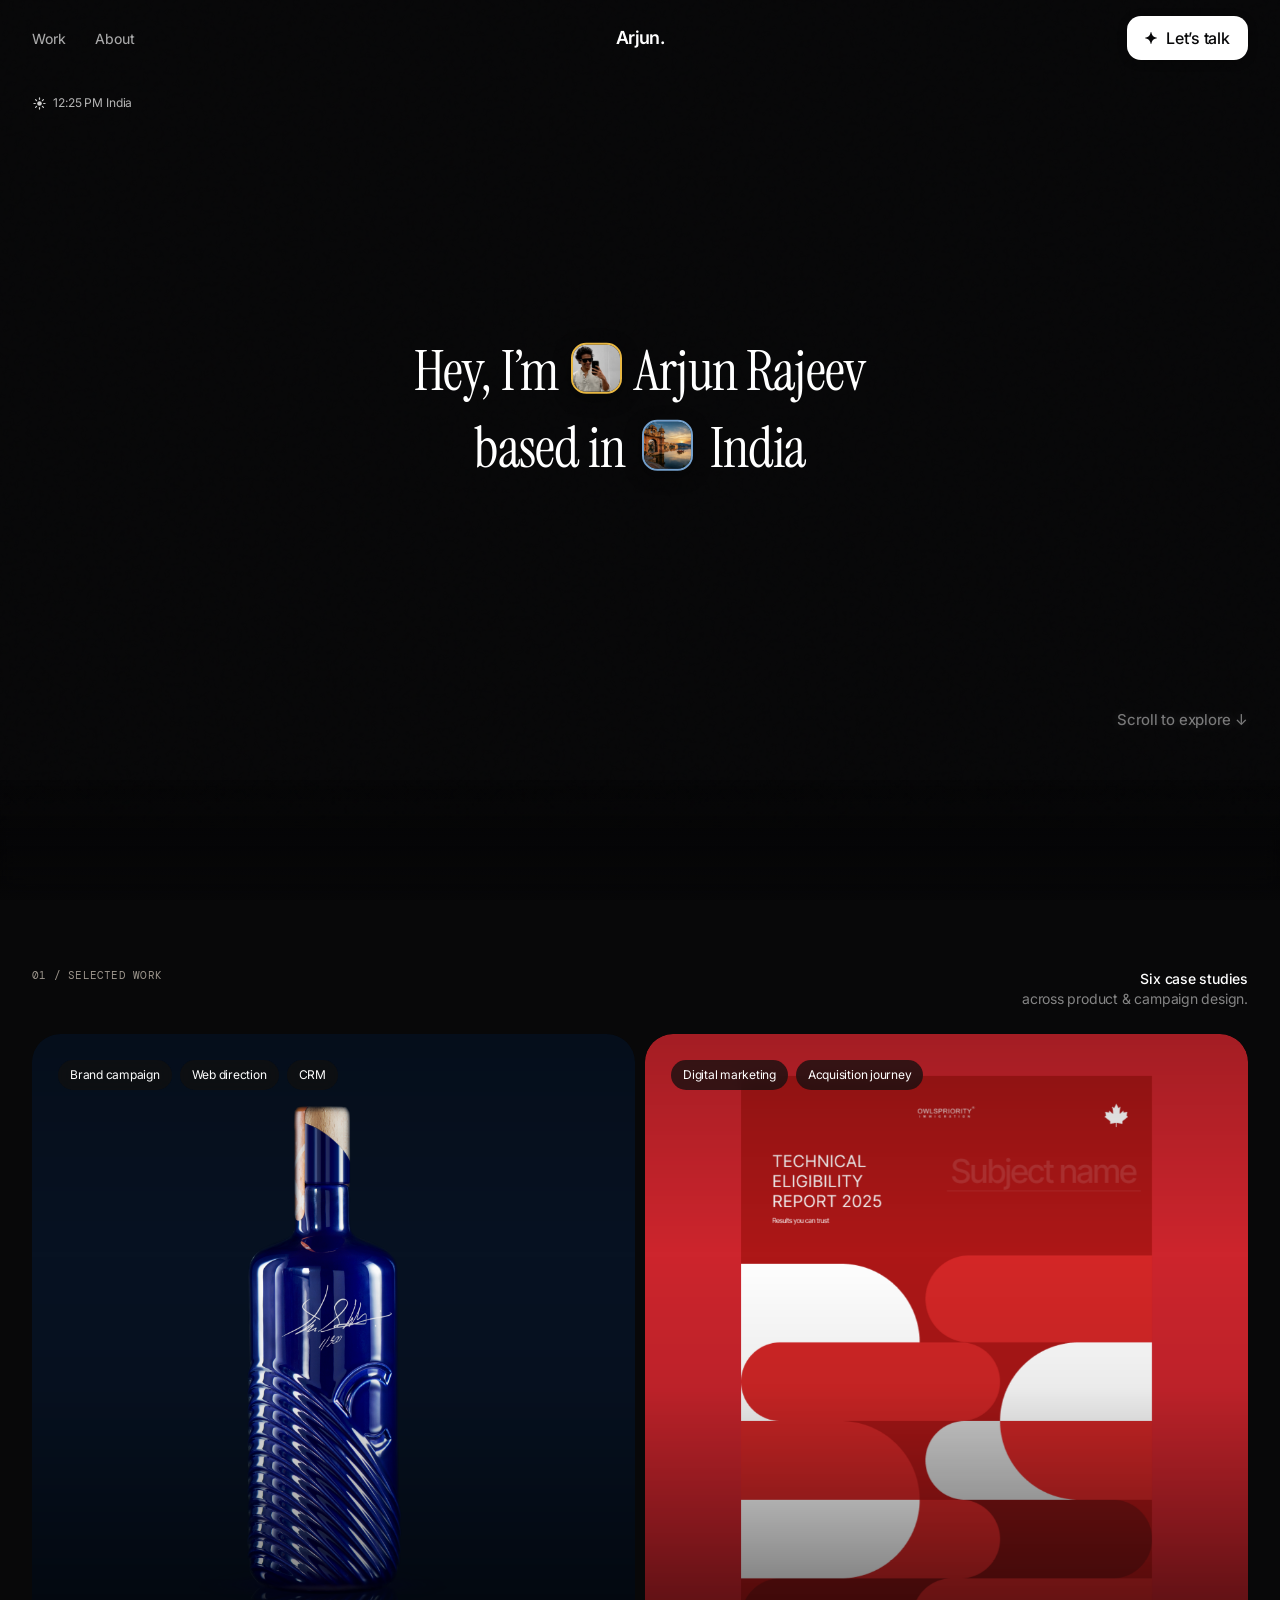
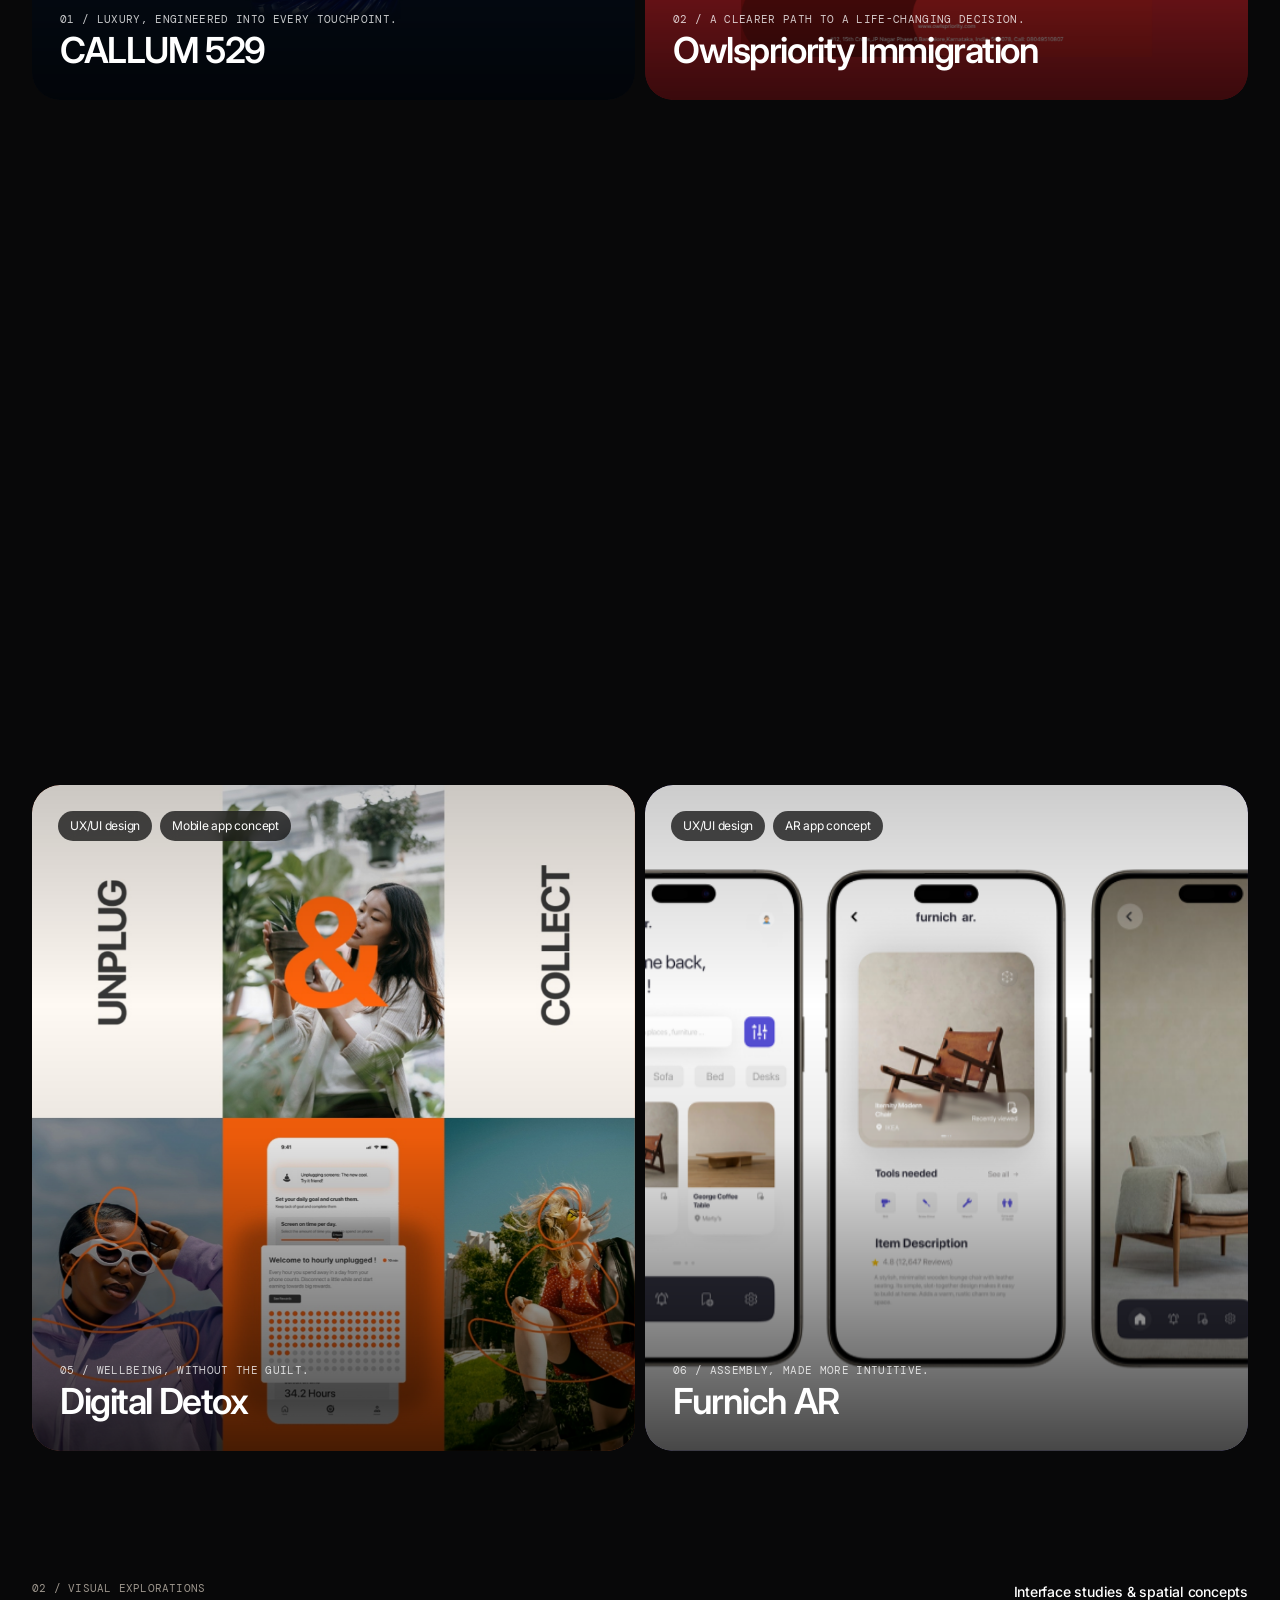
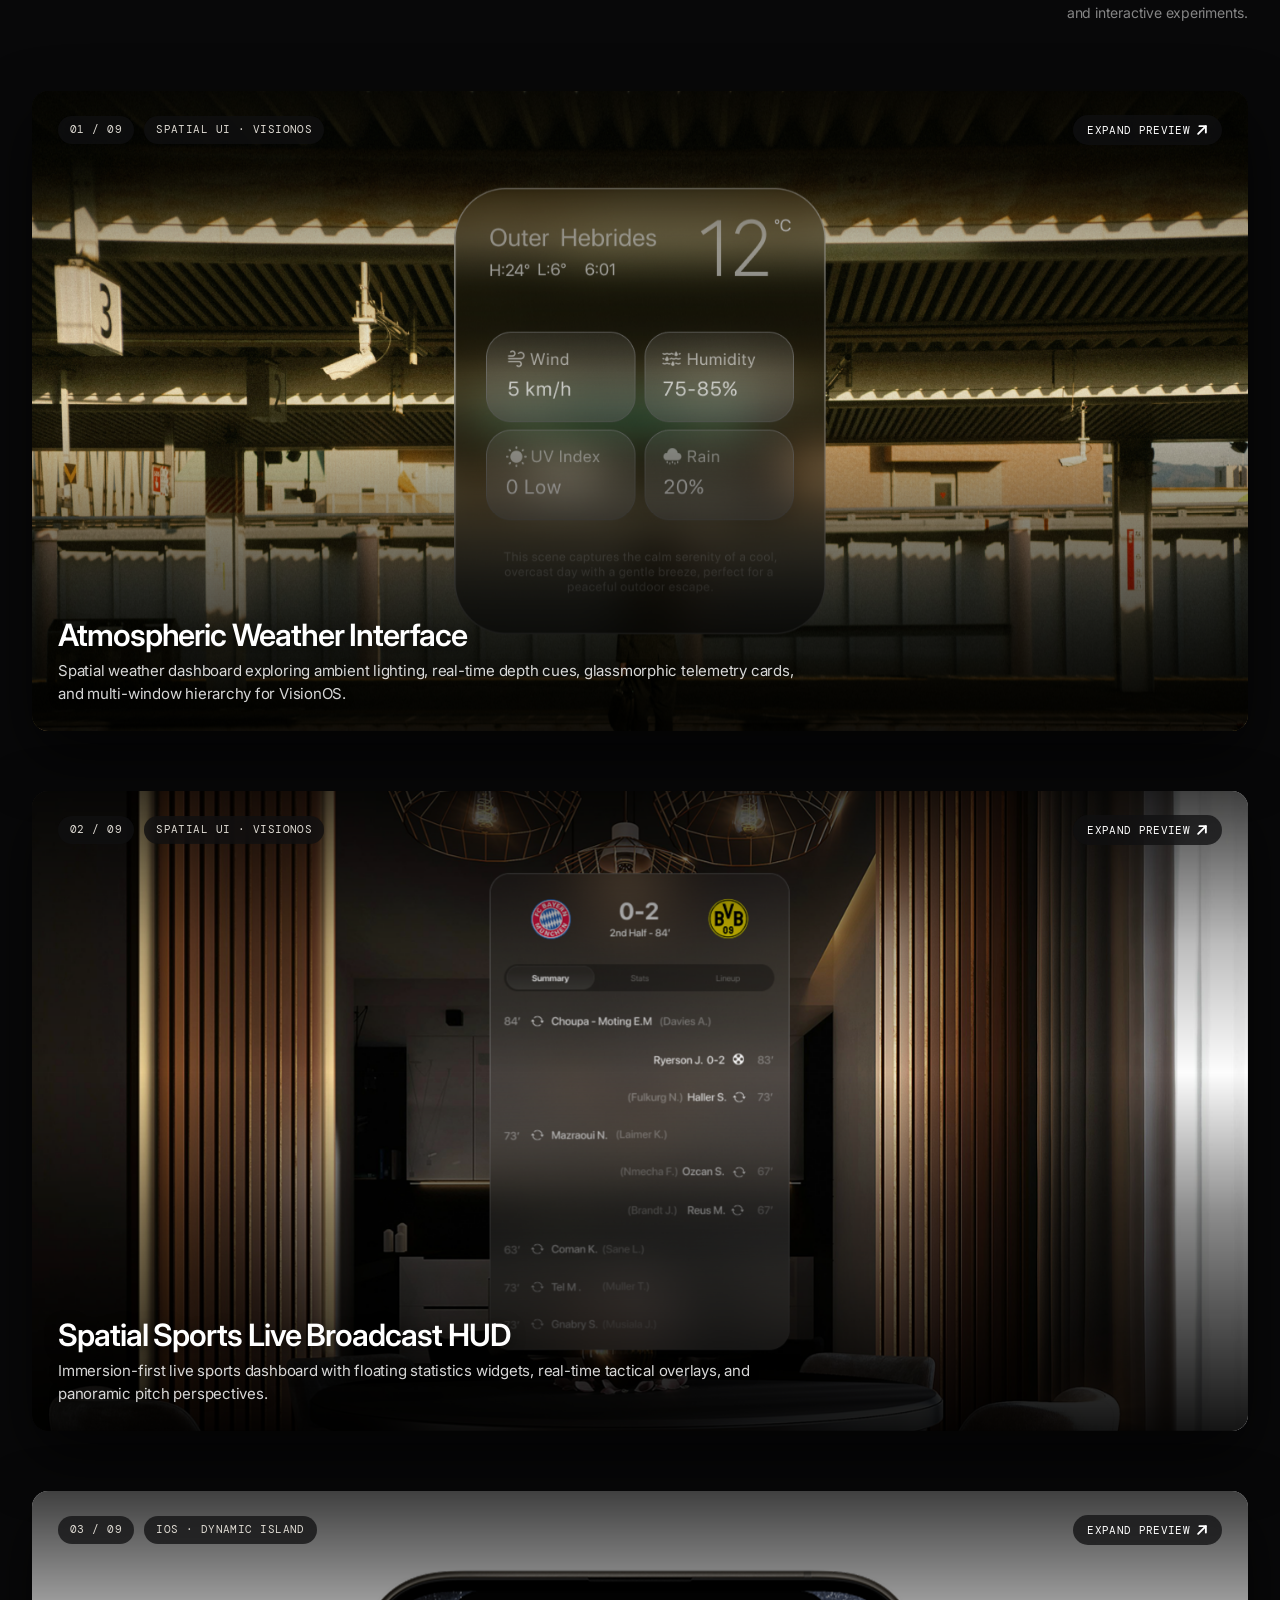
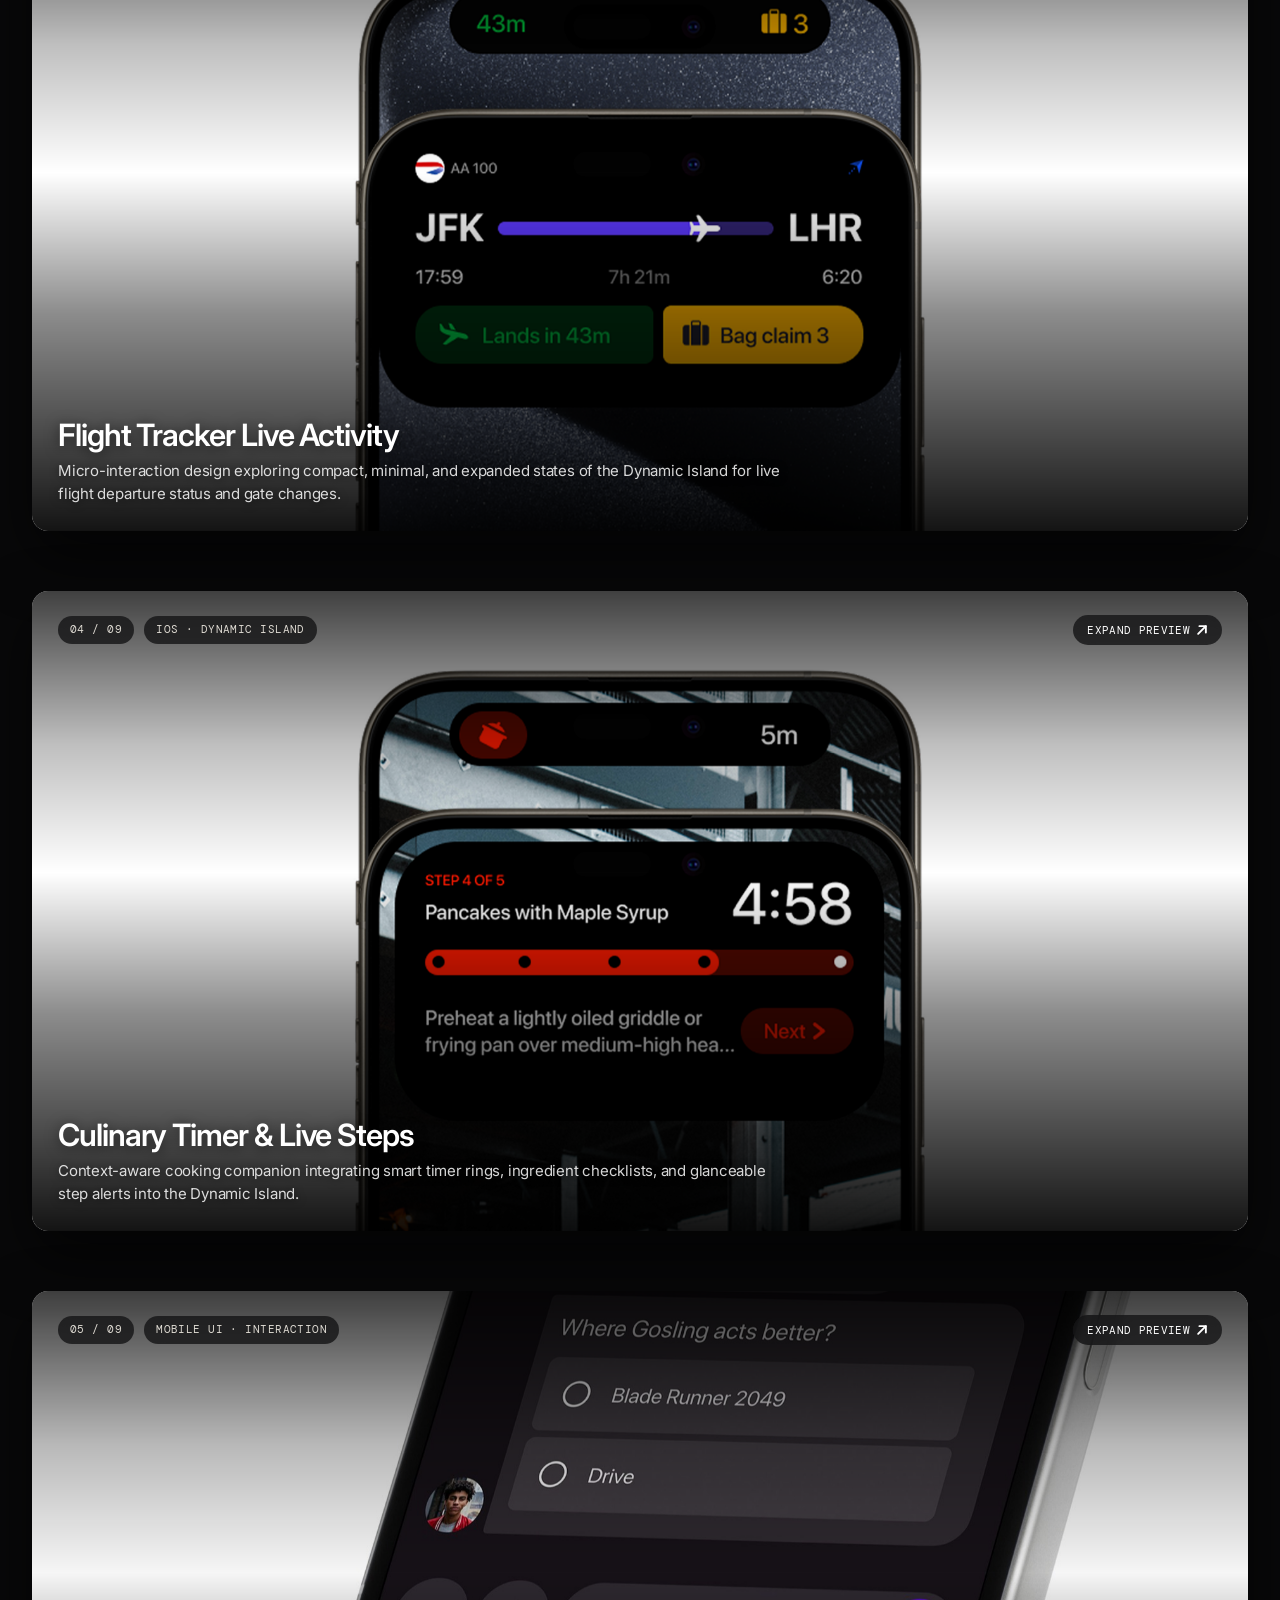
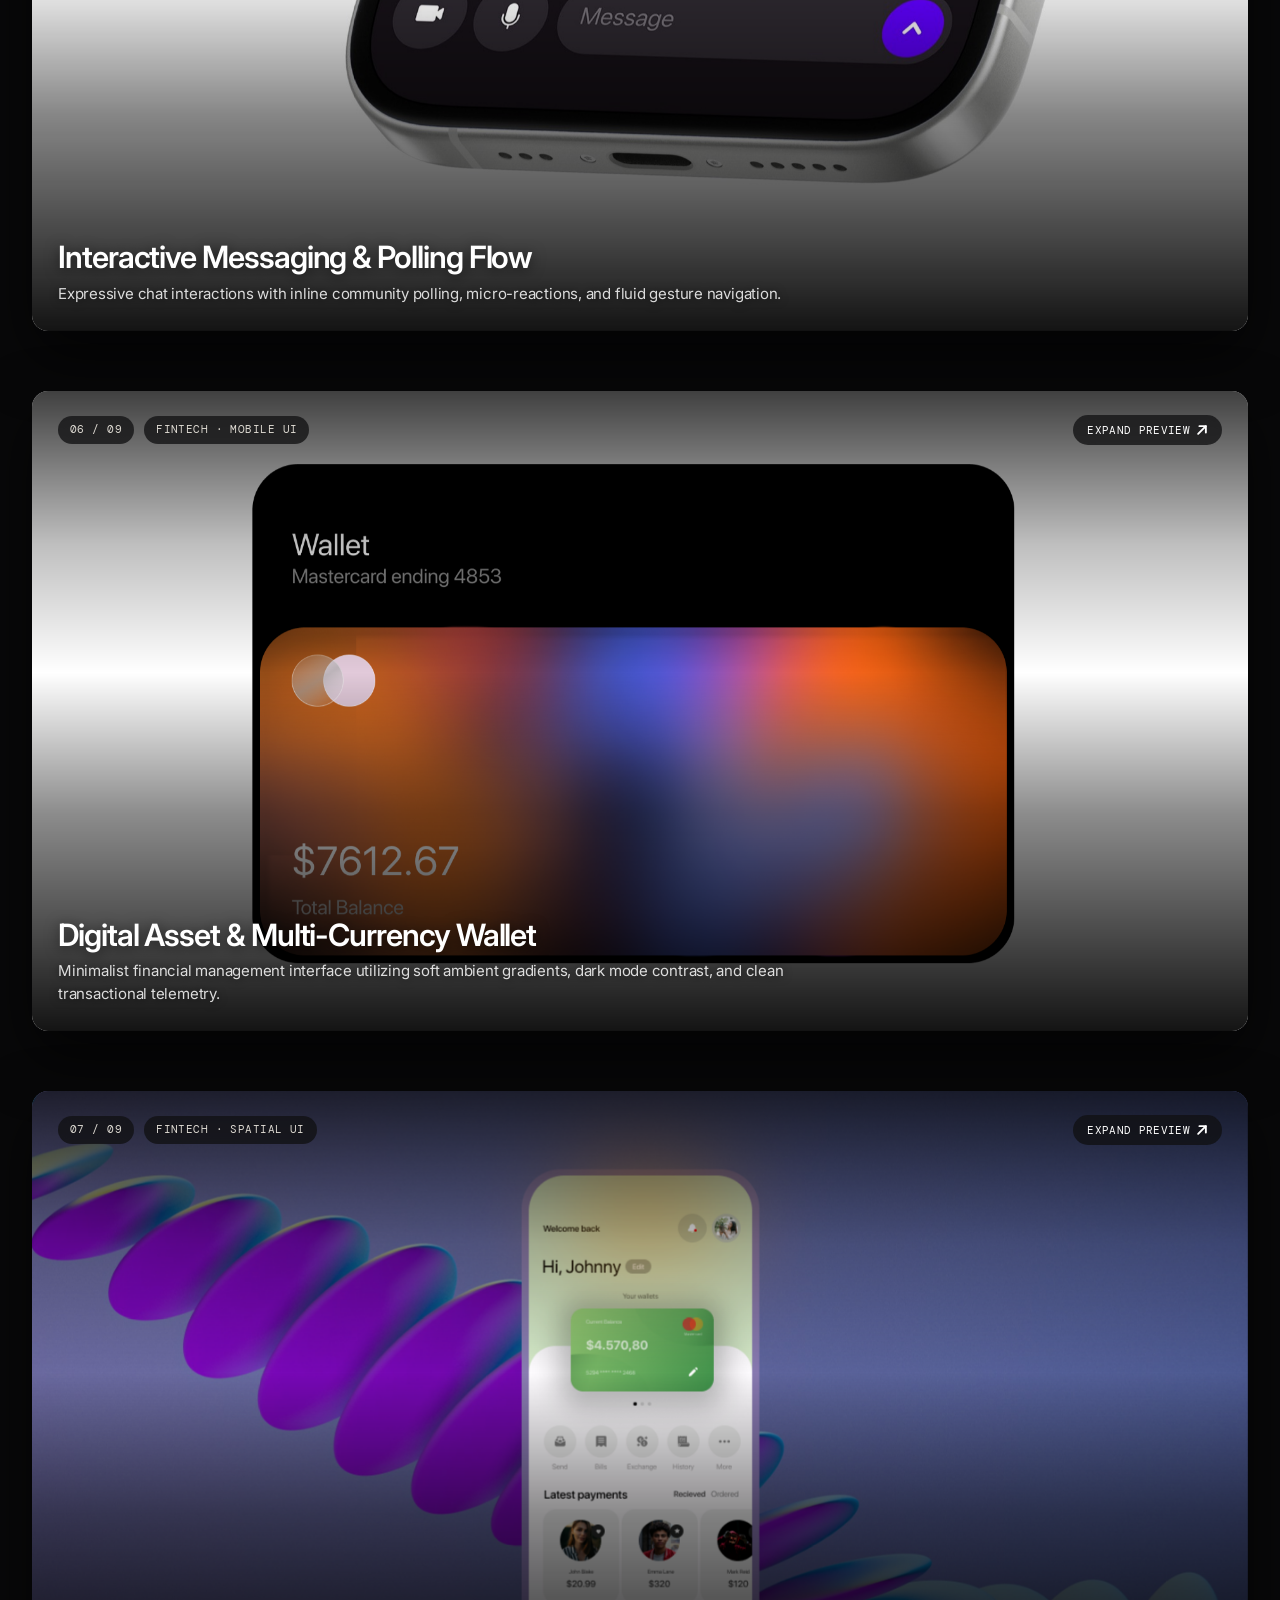
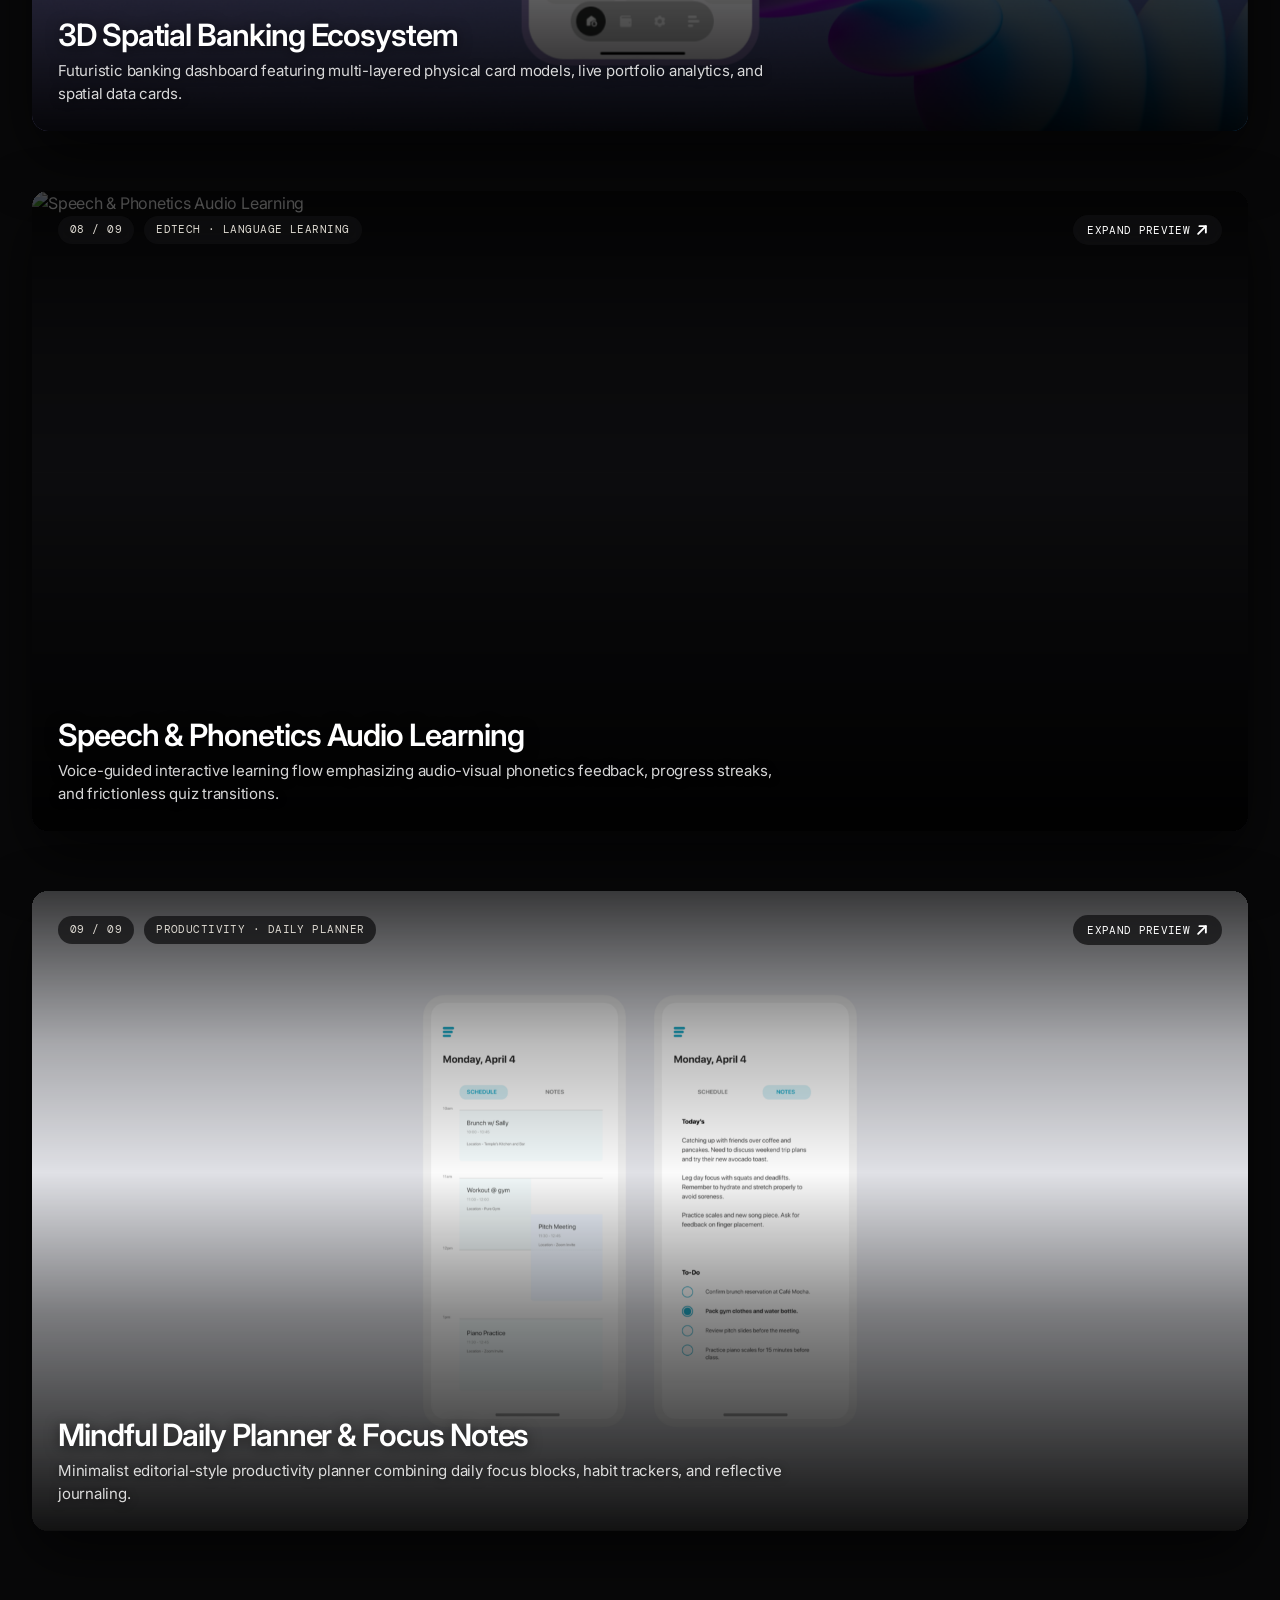
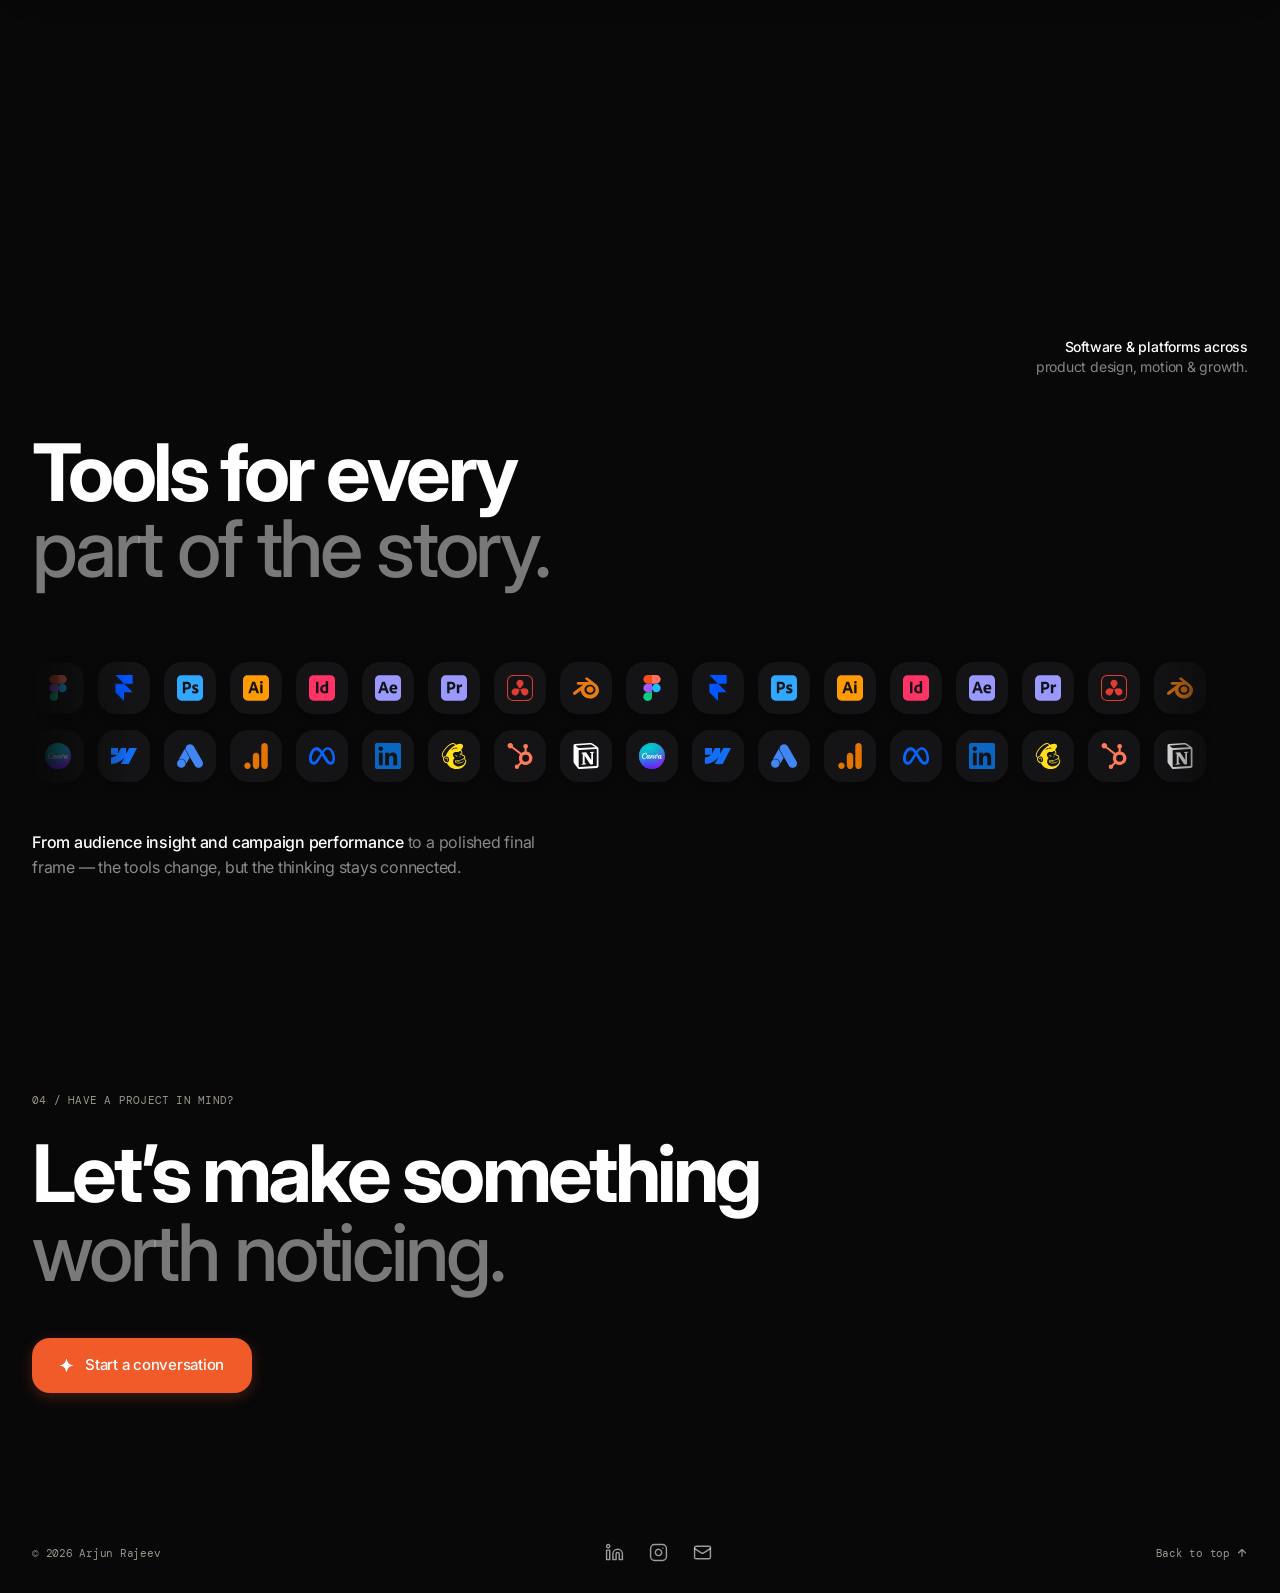
==== commit d4a70df8: "perf: eliminate scroll stutter, add occlusion culling, optimize high-res images, and update cache bu" ====
--- a/index.html
+++ b/index.html
@@ -13,7 +13,7 @@
     <link rel="preconnect" href="https://fonts.googleapis.com" />
     <link rel="preconnect" href="https://fonts.gstatic.com" crossorigin />
     <link href="https://fonts.googleapis.com/css2?family=DM+Mono:ital,wght@0,400;0,500;1,400&family=Instrument+Serif:ital@0;1&family=Inter:wght@300;400;500;600;700;800&display=swap" rel="stylesheet" />
-    <link rel="stylesheet" href="styles.css?v=54" />
+    <link rel="stylesheet" href="styles.css?v=55" />
 
     <!-- Vercel Web Analytics -->
     <script>
@@ -203,6 +203,6 @@
         </div>
       </div>
     </dialog>
-    <script src="script.js?v=27"></script>
+    <script src="script.js?v=28"></script>
   </body>
 </html>
--- a/styles.css
+++ b/styles.css
@@ -315,7 +315,8 @@
 .work{width:min(1680px,calc(100% - 64px));margin-bottom:clamp(90px,12vh,150px)}.work .section-head{width:min(1320px,100%);margin-inline:auto}.projects{display:grid;grid-template-columns:repeat(2,minmax(0,1fr));gap:10px}.project,.project:nth-child(3n){grid-column:auto;margin:0;min-width:0}.project-image{height:clamp(420px,52vw,780px);aspect-ratio:auto;background:var(--project-color);isolation:isolate}.project-image img{position:absolute;inset:0;width:100%;height:100%;object-fit:cover;object-position:center;mix-blend-mode:normal}.project--owls .project-image img,.project--mind .project-image img,.project--scotrail .project-image img{object-fit:contain;padding:7%}.project--furnich .project-image img,.project--detox .project-image img{object-fit:contain;padding:5%}.project-topline{position:absolute;z-index:2;top:26px;left:26px;right:26px;display:flex;gap:8px;flex-wrap:wrap}.project-topline span{padding:9px 12px;border-radius:999px;background:rgba(16,16,16,.76);color:#fff;backdrop-filter:blur(8px);font-size:12px;line-height:1}.project-shade{position:absolute;z-index:1;inset:0;background:linear-gradient(180deg,rgba(0,0,0,.2) 0%,transparent 33%,rgba(0,0,0,.08) 53%,rgba(0,0,0,.72) 100%);pointer-events:none}.project-meta{position:absolute;z-index:2;inset:auto 28px 26px;display:block;padding:0;color:#fff}.project-meta p{margin:0 0 7px;color:rgba(255,255,255,.78);font:11px "DM Mono",monospace;text-transform:uppercase;letter-spacing:.03em}.project h3{margin:0;color:#fff;font-family:"Inter",-apple-system,BlinkMacSystemFont,sans-serif;font-size:clamp(1.6rem,2.8vw,3.1rem);line-height:.96;letter-spacing:-.04em;font-weight:600}.project-image:after{display:none}@media(max-width:700px){.work{width:min(100% - 36px,1680px);margin-bottom:60px}.projects{display:block}.project,.project:nth-child(3n){margin-bottom:10px}.project-image{height:112vw;max-height:580px}.project-topline{top:16px;left:16px;right:16px}.project-topline span{font-size:10px;padding:8px 10px}.project-meta{inset:auto 18px 18px}.project h3{font-size:2rem}.project--owls .project-image img,.project--mind .project-image img,.project--scotrail .project-image img{padding:3%}}
 
 /* Toolset Dual-Track Marquee */
-.tools{padding:100px 0 120px}
+.tools{position:relative;z-index:20;background:var(--paper);padding:100px 0 120px}
+.contact{position:relative;z-index:20;background:var(--paper)}
 .tools h2{font-family:"Inter",-apple-system,BlinkMacSystemFont,sans-serif;font-size:clamp(3rem,6.2vw,6rem);line-height:.96;letter-spacing:-.045em;font-weight:700;margin:32px 0 44px;max-width:920px;color:#fff}
 .tools-marquee{position:relative;overflow:hidden;display:flex;flex-direction:column;gap:16px;margin:0 0 36px;padding:32px 0 12px;-webkit-mask-image:linear-gradient(to right,transparent 0%,black 8%,black 92%,transparent 100%);mask-image:linear-gradient(to right,transparent 0%,black 8%,black 92%,transparent 100%)}
 .tools-row{overflow:visible;width:100%}
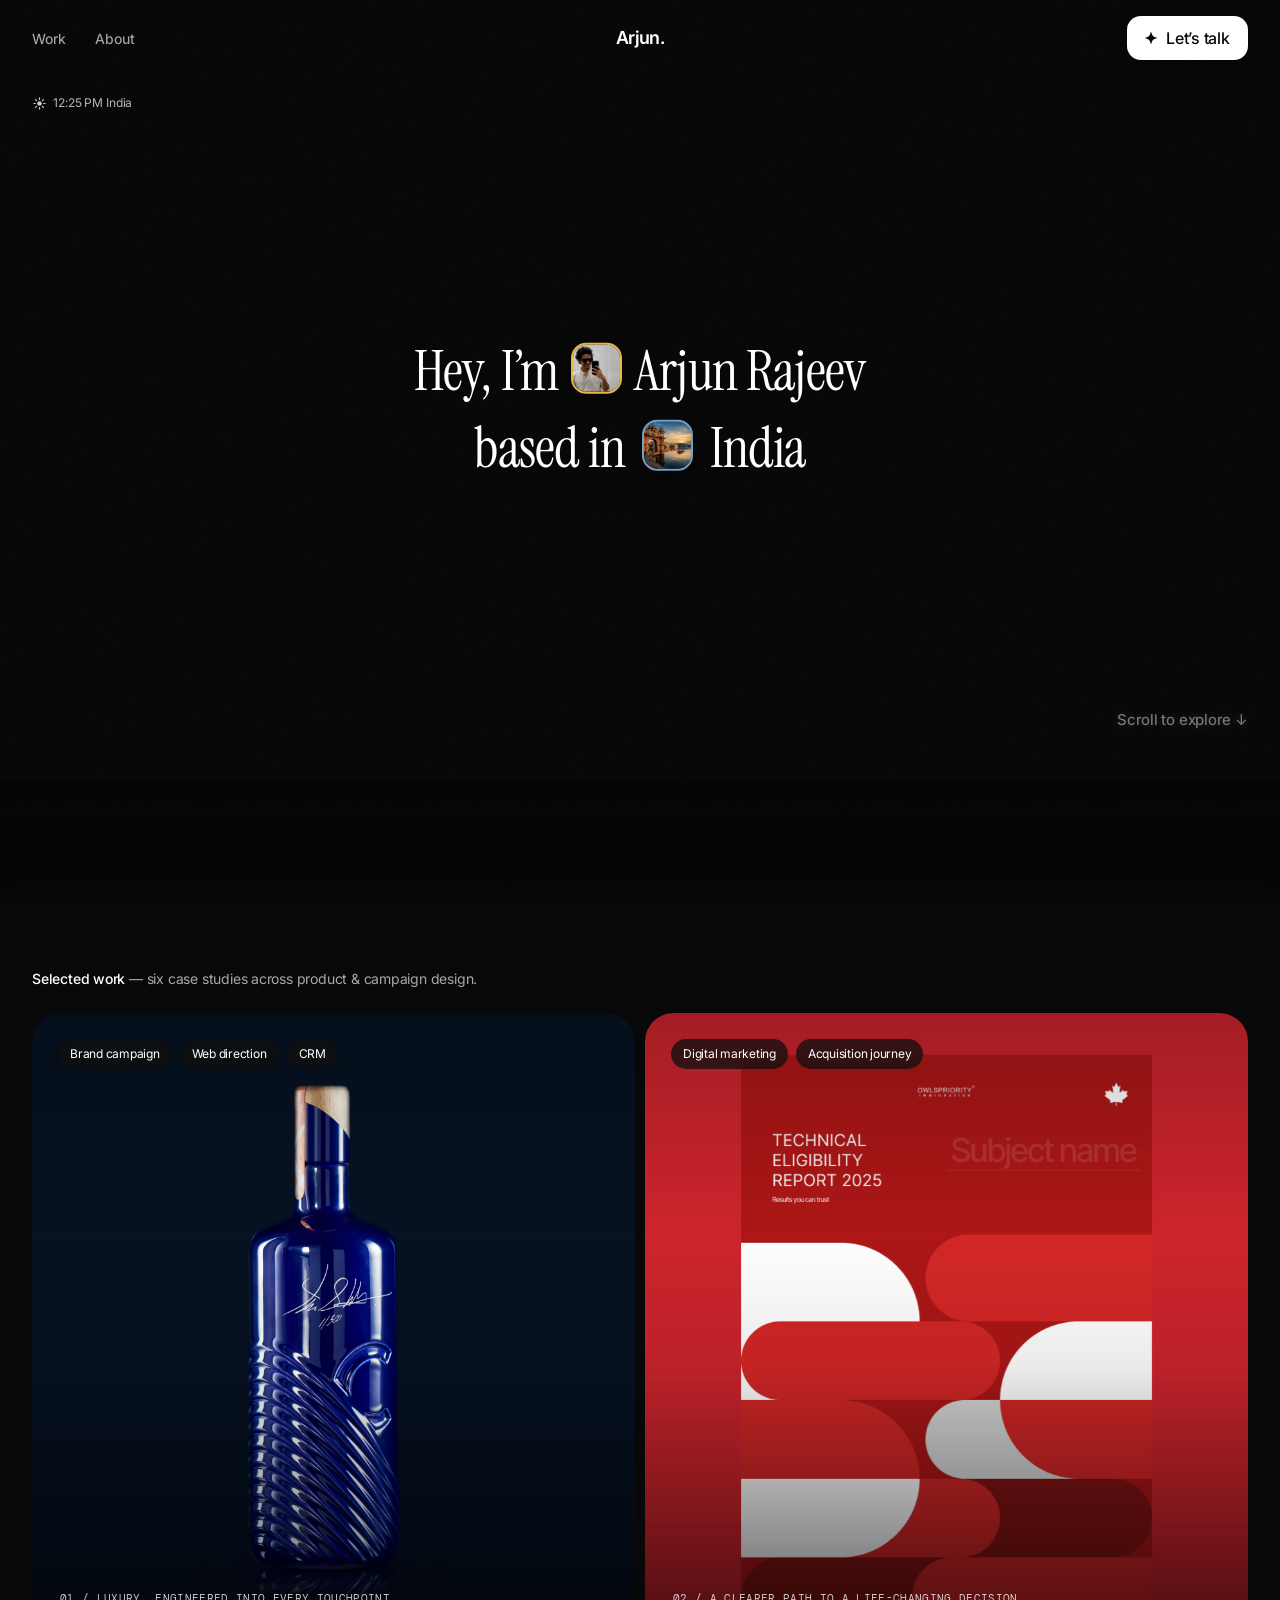
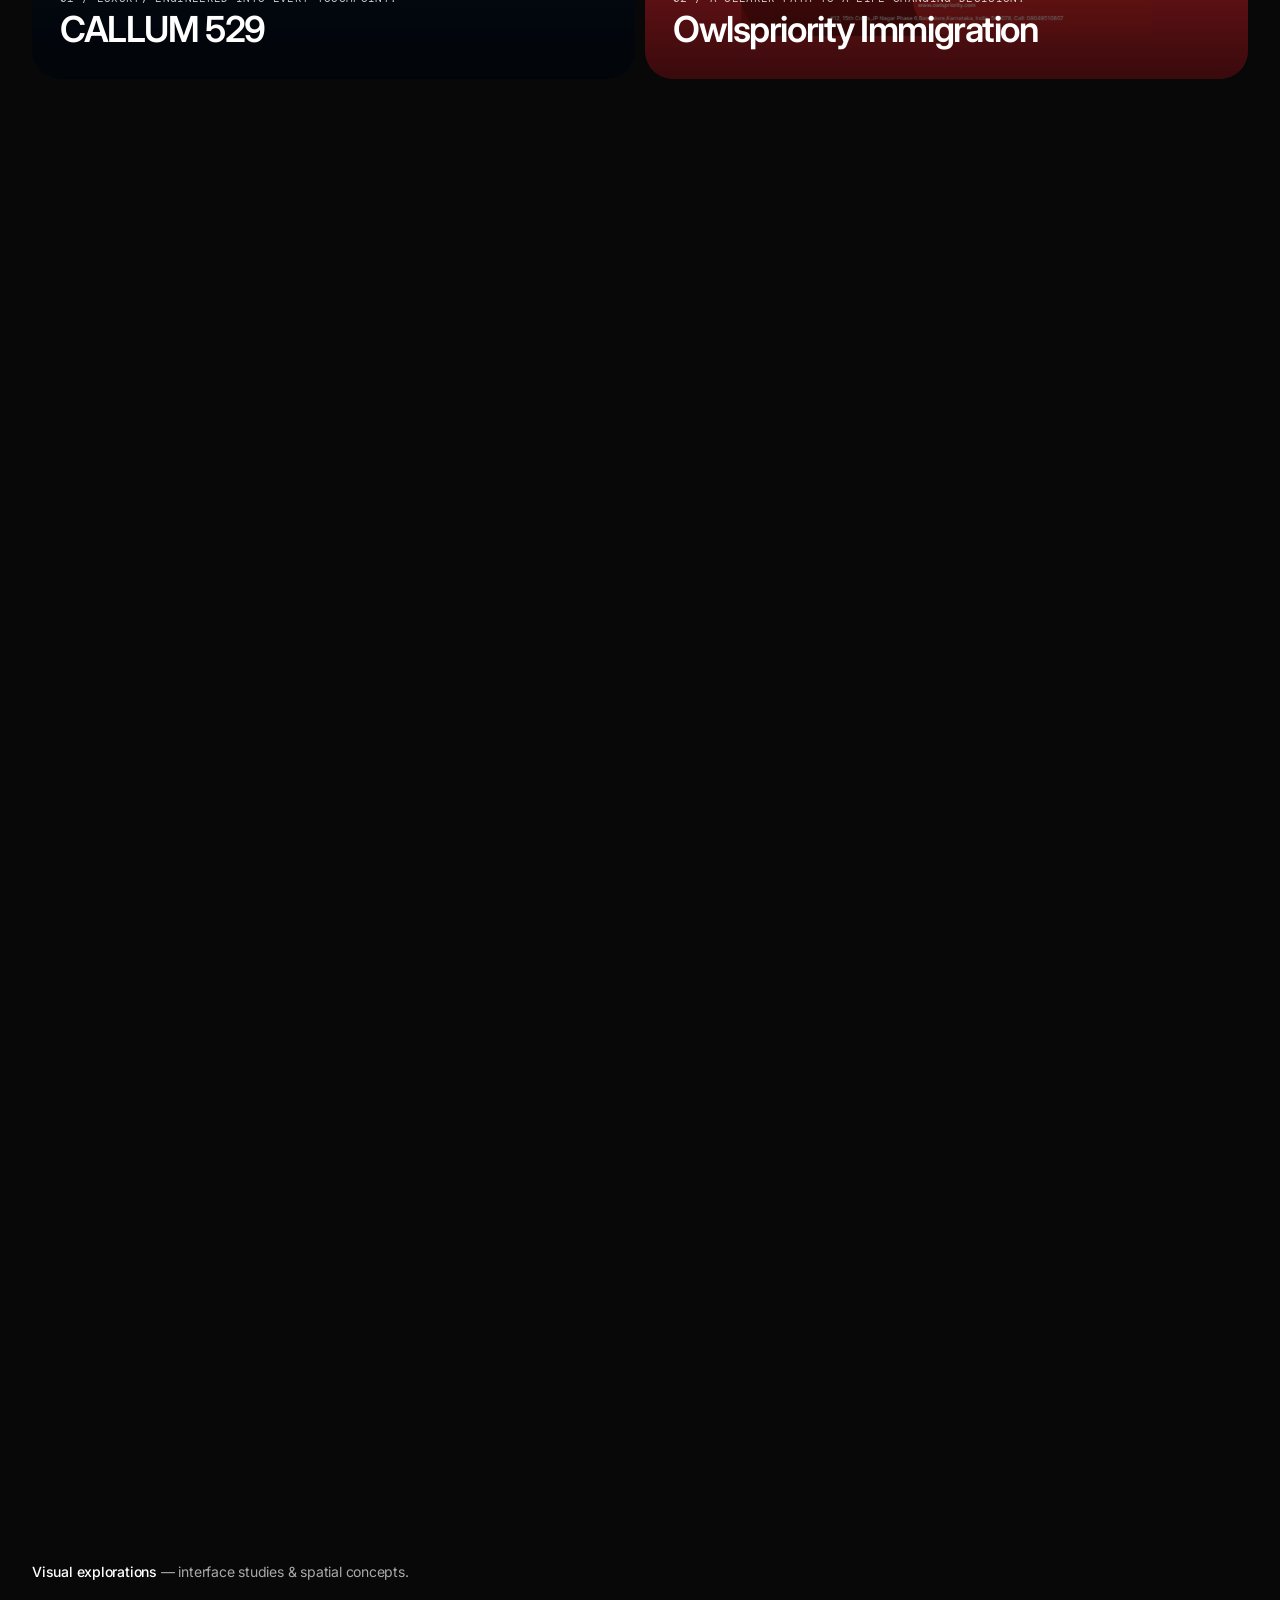
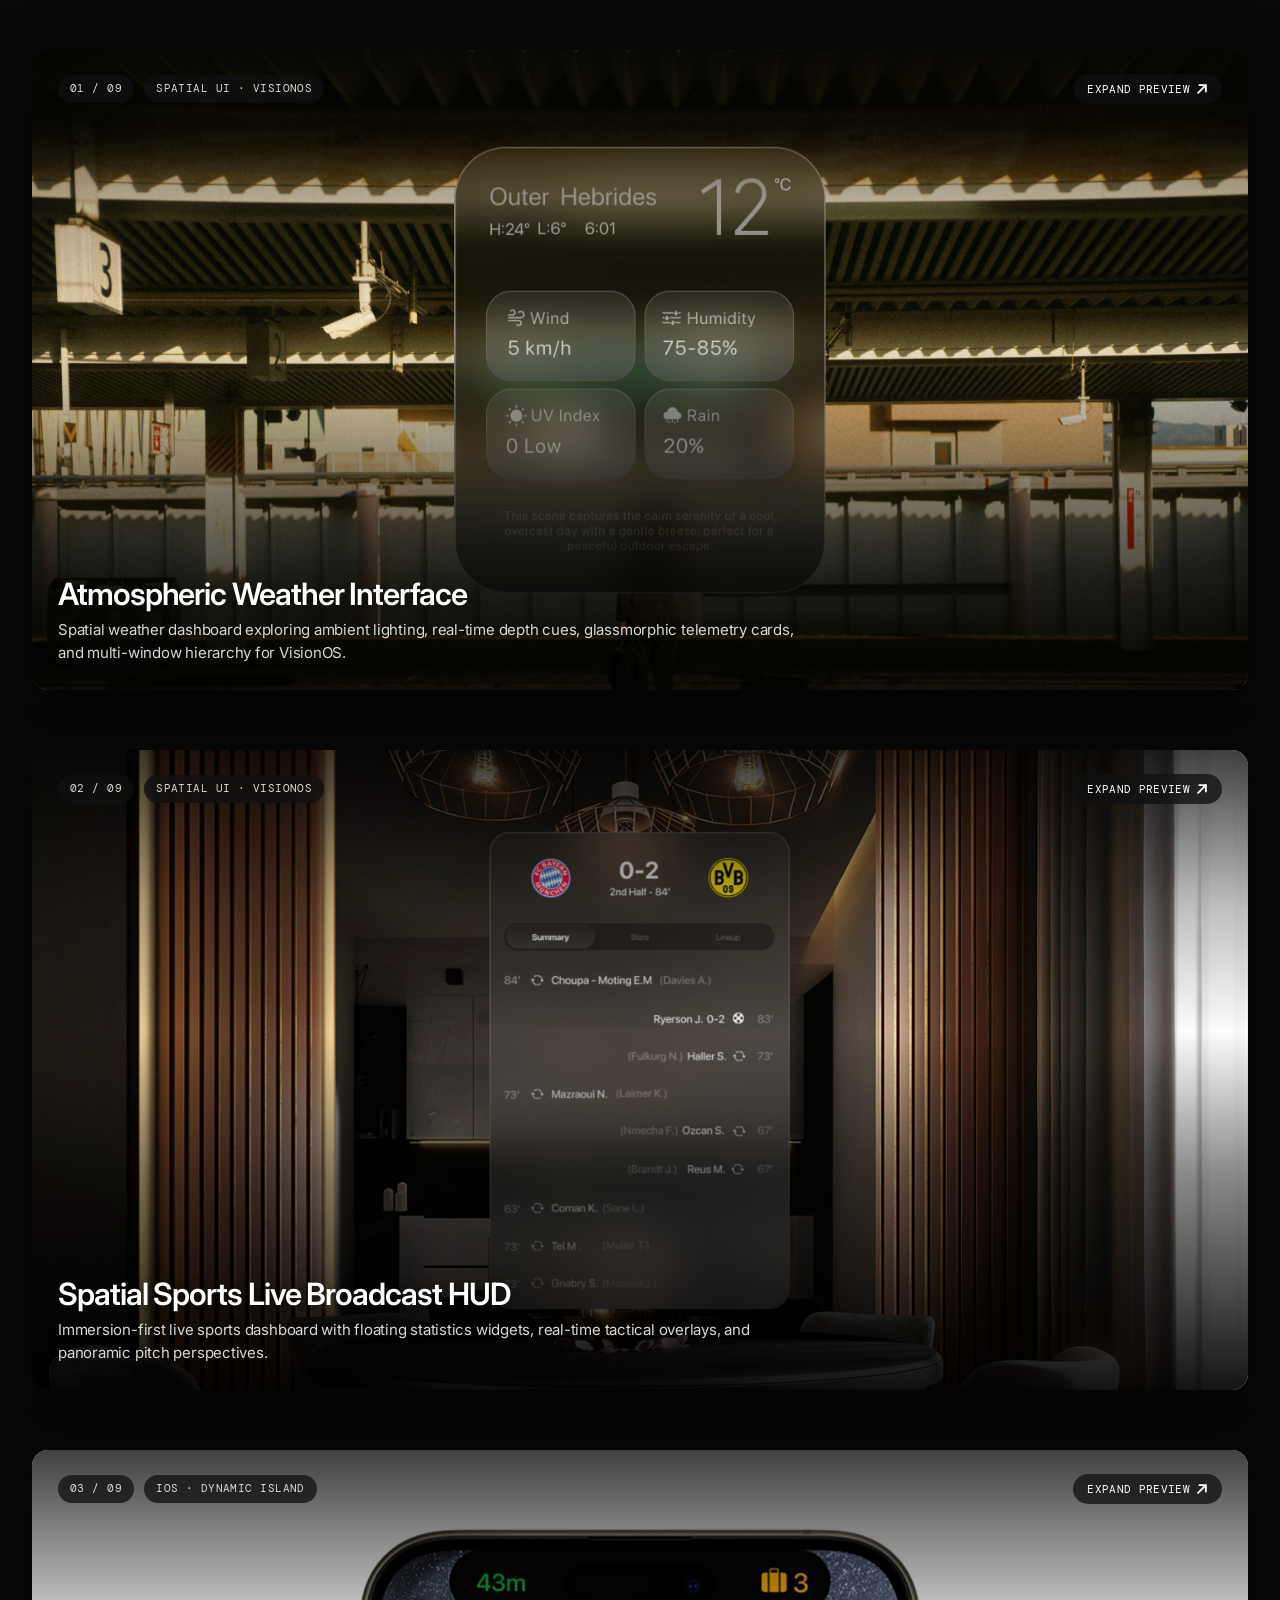
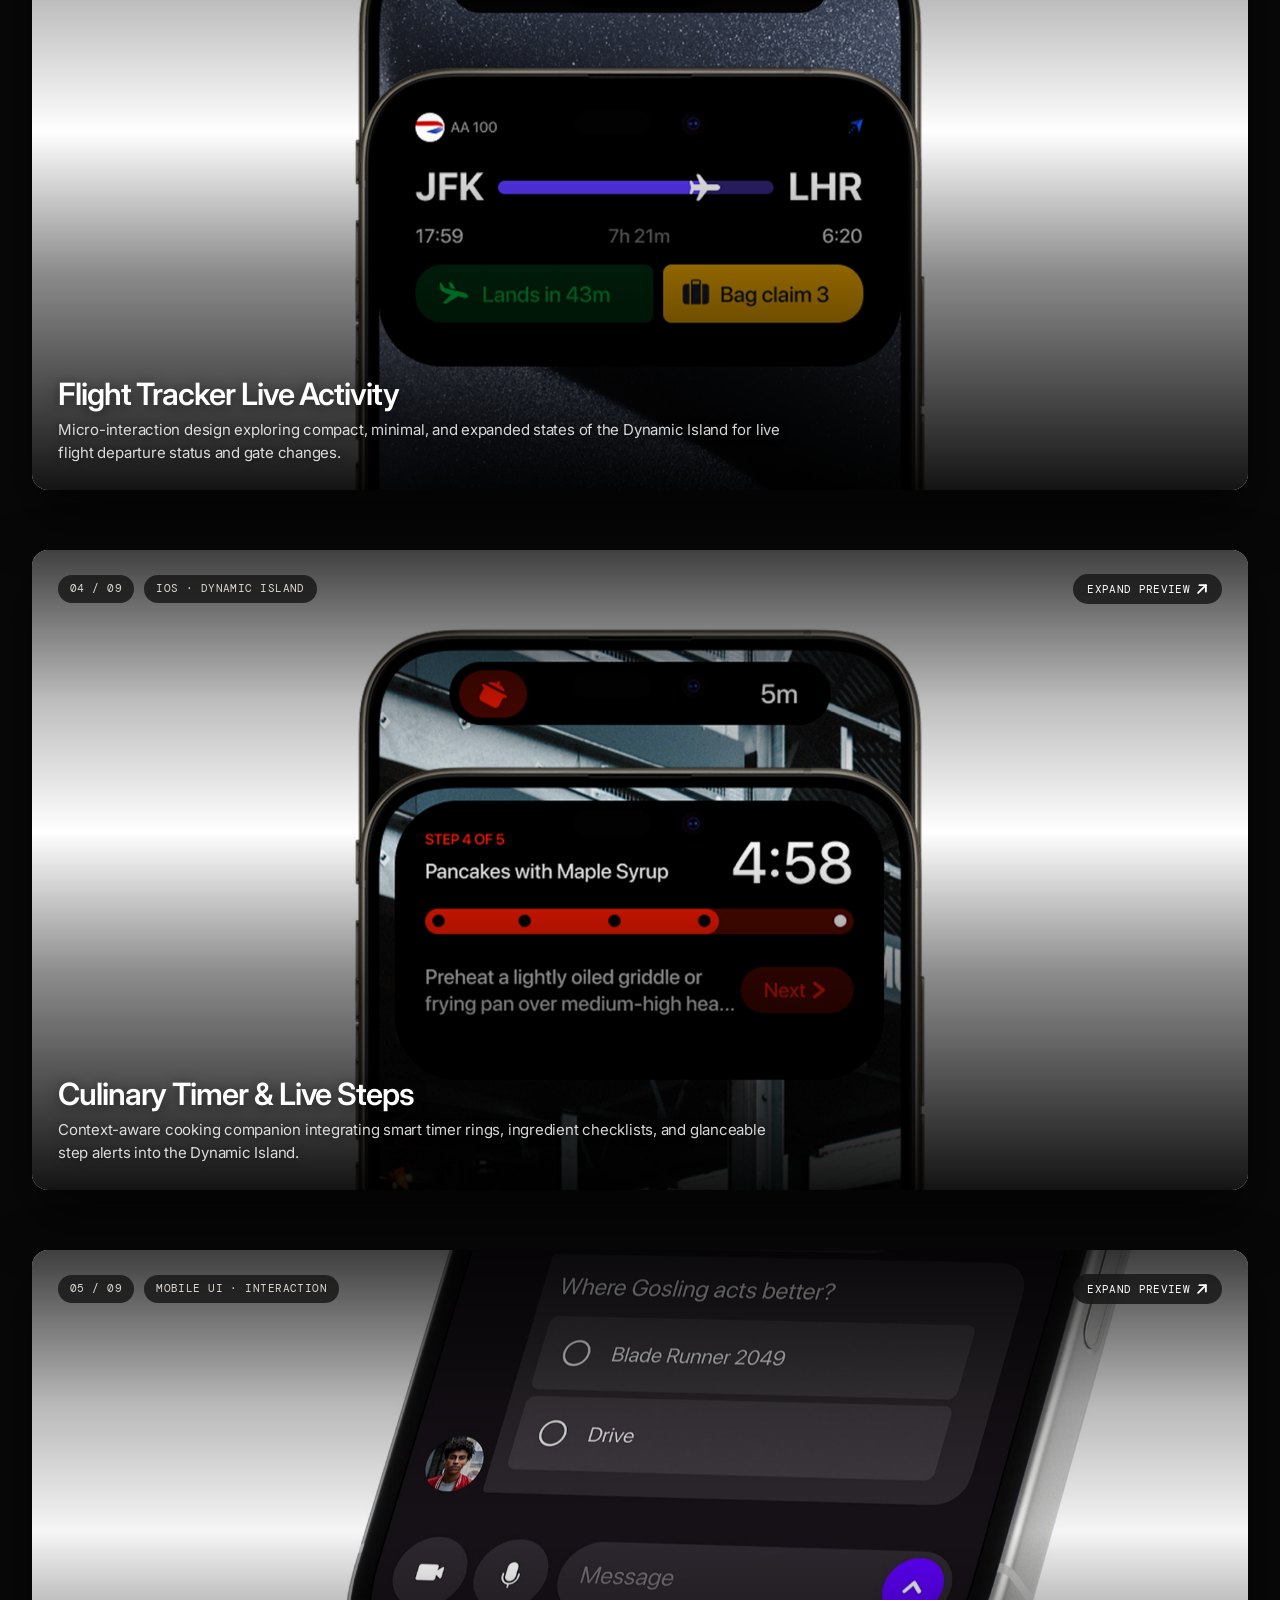
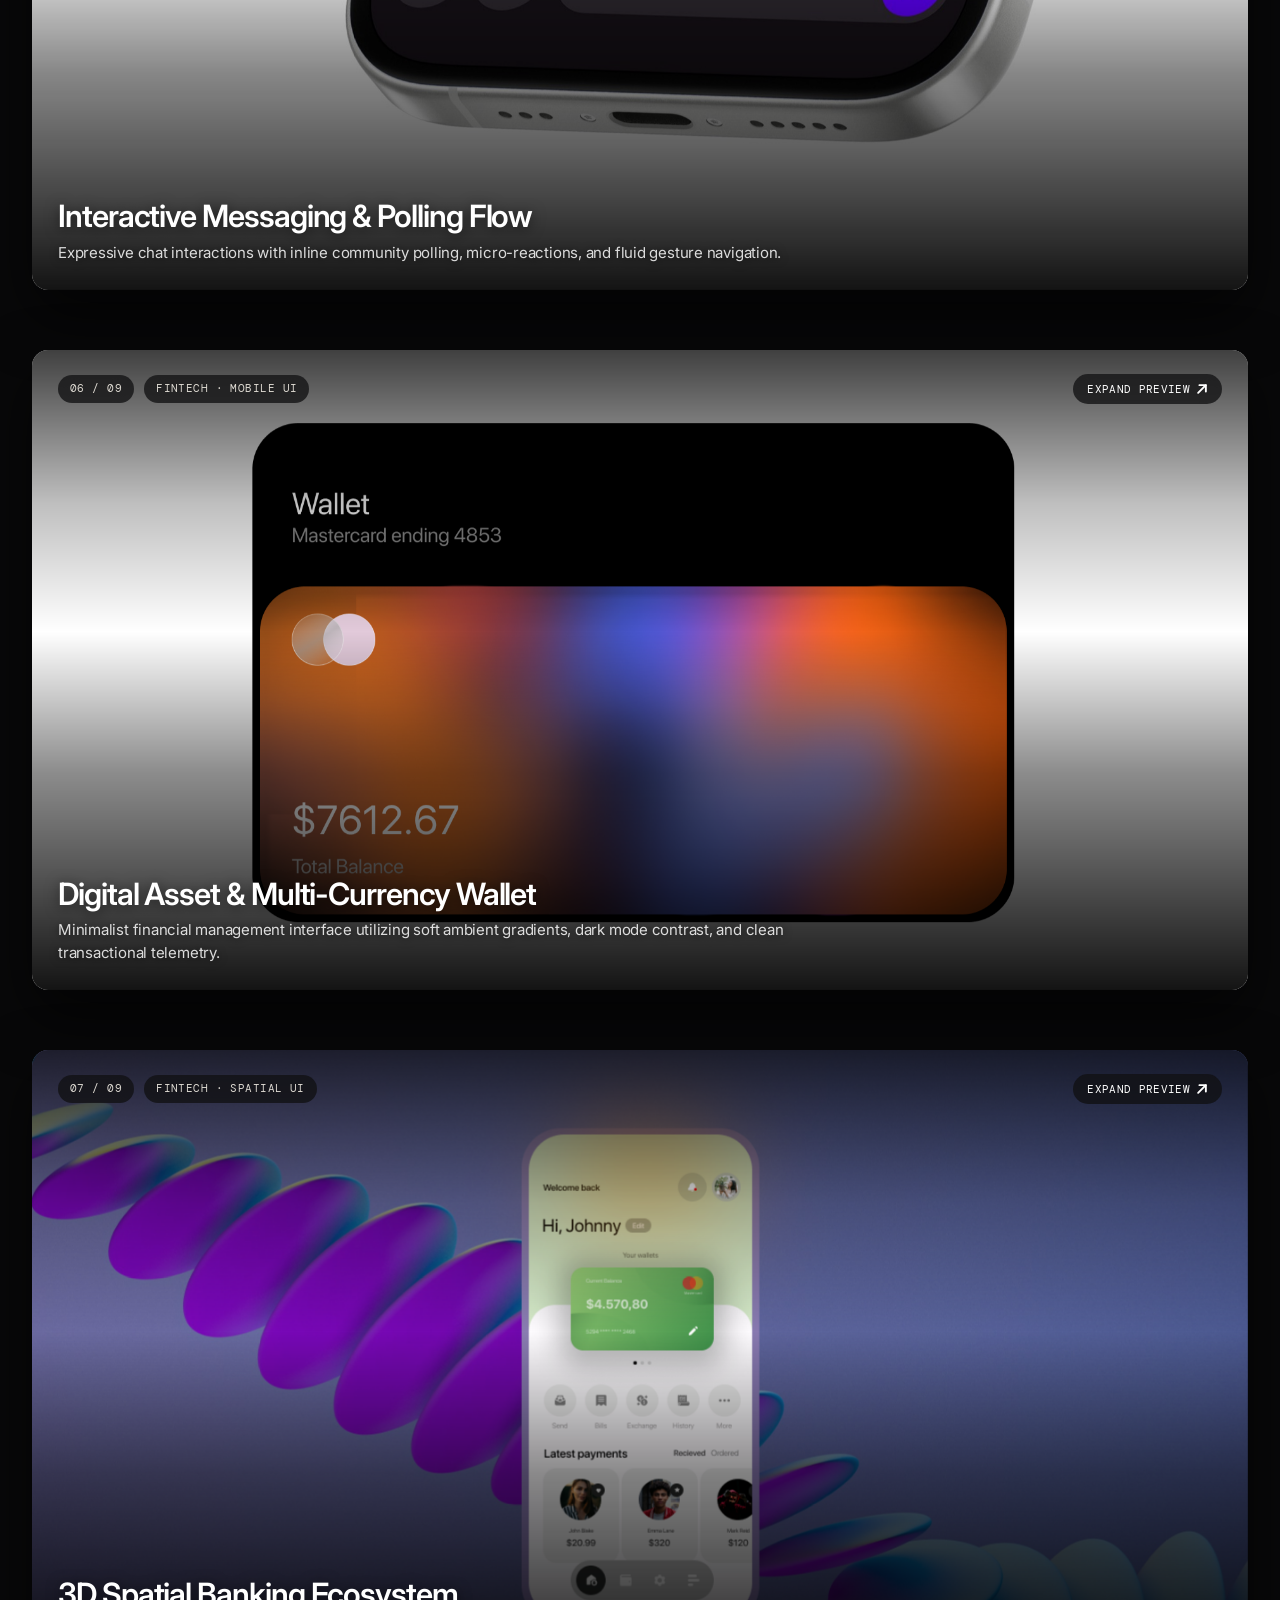
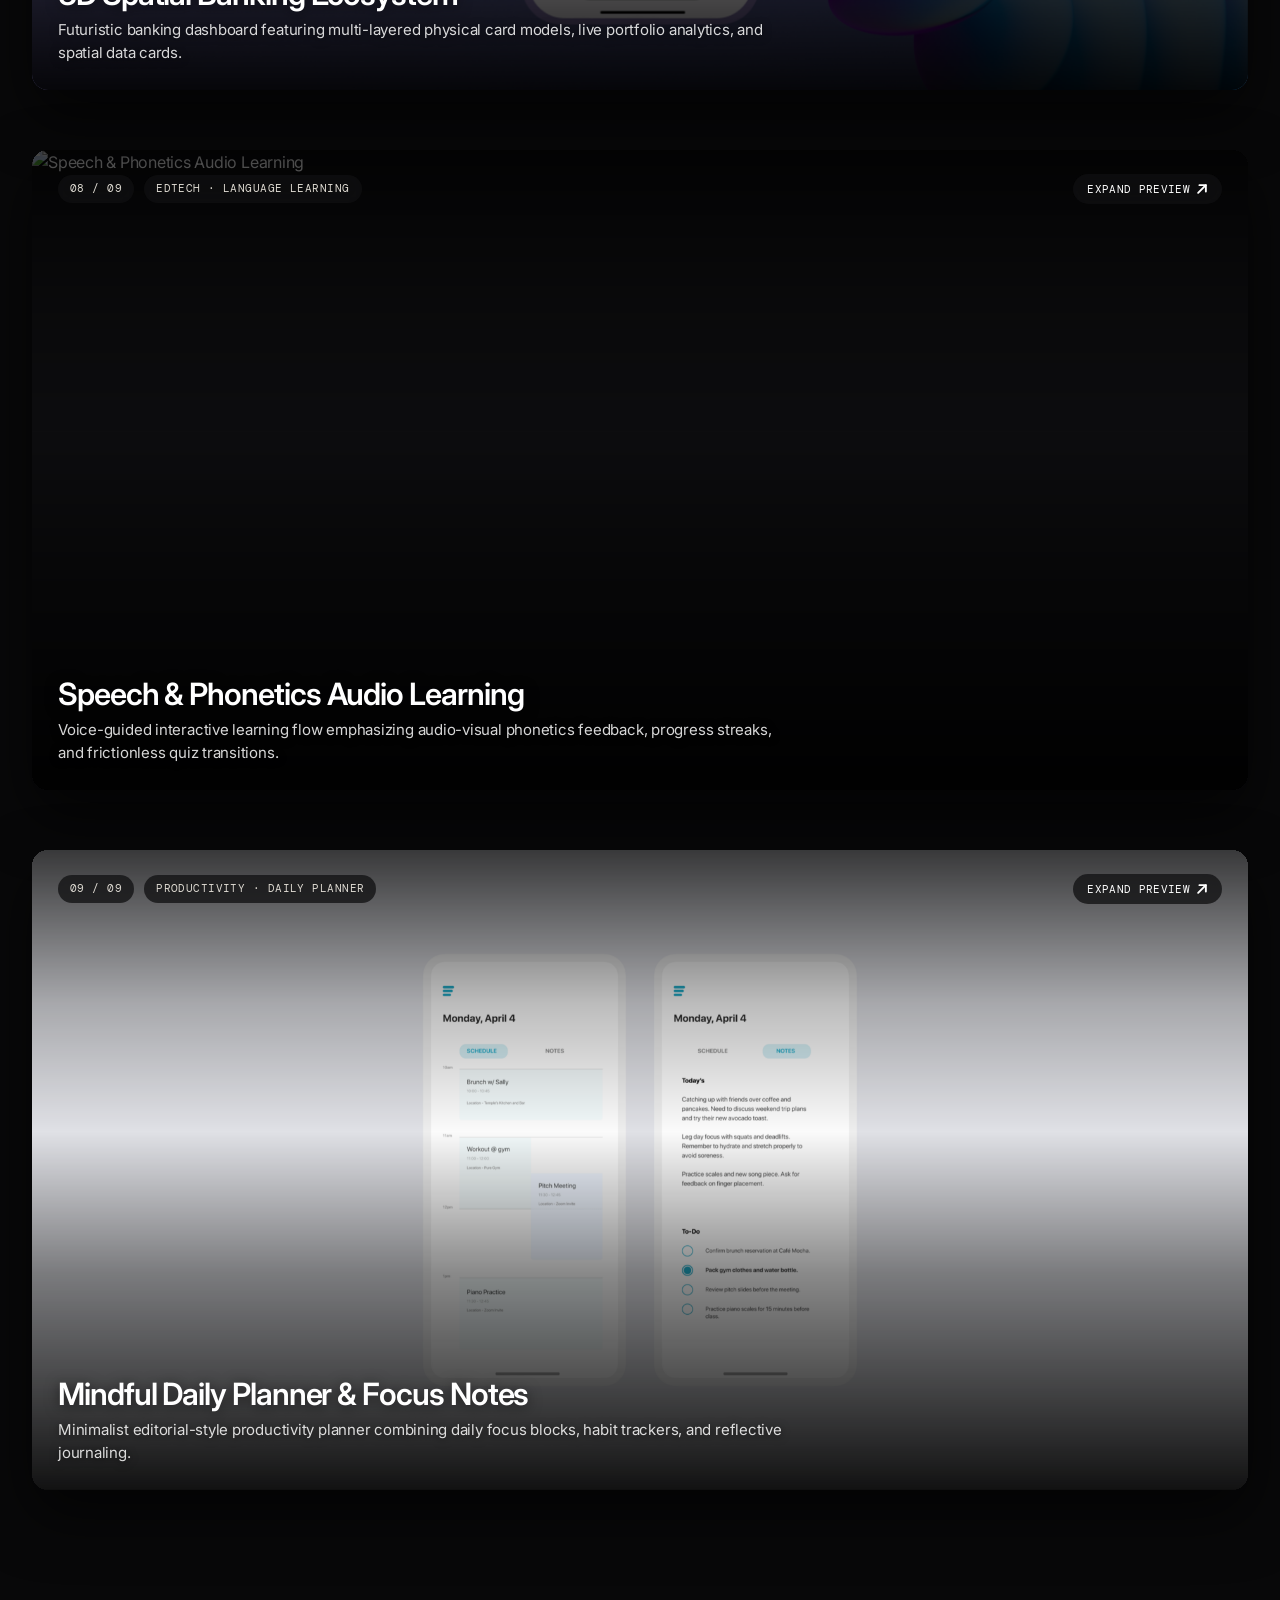
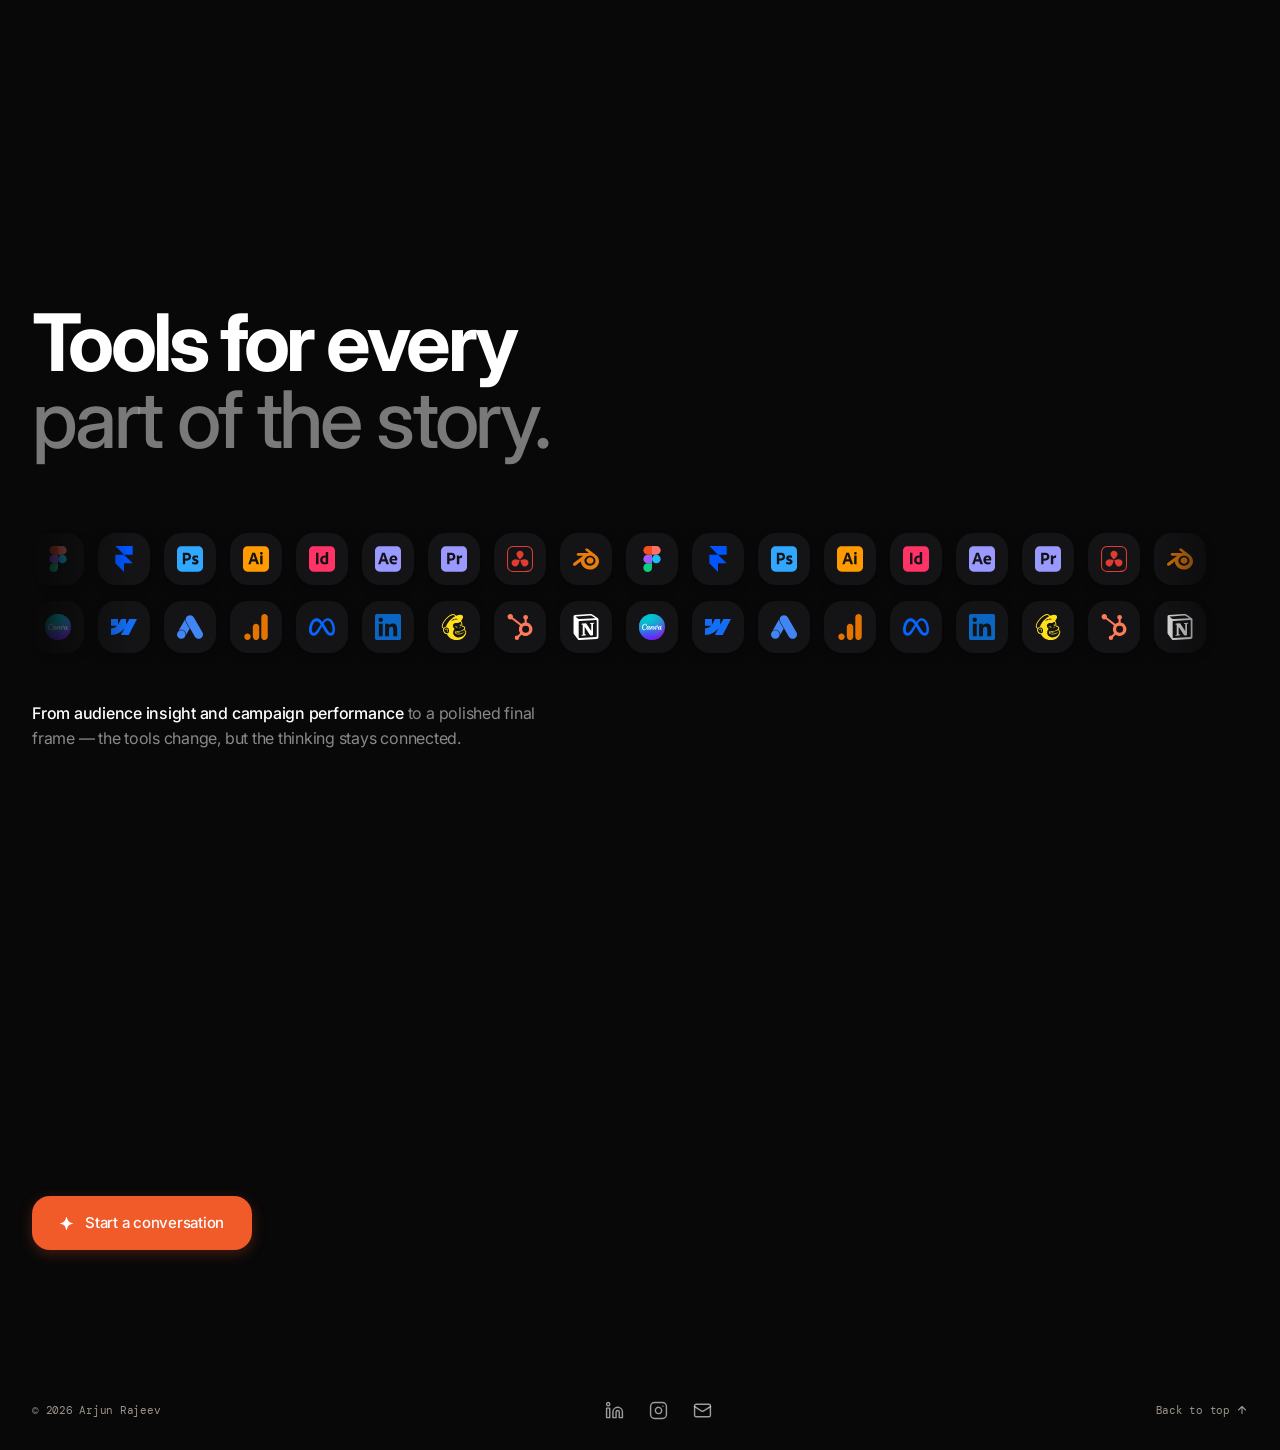
==== commit de3f4f82: "fix(mobile): show back button in case studies, add work/about mobile nav, scale lets talk button, an" ====
--- a/index.html
+++ b/index.html
@@ -13,7 +13,7 @@
     <link rel="preconnect" href="https://fonts.googleapis.com" />
     <link rel="preconnect" href="https://fonts.gstatic.com" crossorigin />
     <link href="https://fonts.googleapis.com/css2?family=DM+Mono:ital,wght@0,400;0,500;1,400&family=Instrument+Serif:ital@0;1&family=Inter:wght@300;400;500;600;700;800&display=swap" rel="stylesheet" />
-    <link rel="stylesheet" href="styles.css?v=55" />
+    <link rel="stylesheet" href="styles.css?v=56" />
 
     <!-- Vercel Web Analytics -->
     <script>
@@ -94,17 +94,16 @@
 
       <div class="content-sheet">
         <section id="work" class="work wrap">
-        <div class="section-head"><p class="eyebrow">01 / Selected work</p><p><strong>Six case studies</strong><br />across product & campaign design.</p></div>
+        <div class="section-head"><p><strong>Selected work</strong> — six case studies across product & campaign design.</p></div>
         <div id="projects" class="projects"></div>
       </section>
 
       <section id="explorations" class="lab wrap" aria-labelledby="lab-head">
-        <div class="section-head" id="lab-head"><p class="eyebrow">02 / Visual explorations</p><p><strong>Interface studies & spatial concepts</strong><br />and interactive experiments.</p></div>
+        <div class="section-head" id="lab-head"><p><strong>Visual explorations</strong> — interface studies & spatial concepts.</p></div>
         <div id="experiments-stack" class="experiments-stack"></div>
       </section>
 
       <section class="tools wrap" aria-labelledby="tools-title">
-        <div class="section-head"><p class="eyebrow">03 / The toolkit</p><p><strong>Software & platforms across</strong><br />product design, motion & growth.</p></div>
         <h2 id="tools-title">Tools for every<br /><em>part of the story.</em></h2>
         <div class="tools-marquee" aria-label="Design, marketing and creative tools">
           <div class="tools-row tools-row--1">
@@ -138,7 +137,6 @@
       </section>
 
       <section id="contact" class="contact wrap">
-        <p class="eyebrow">04 / Have a project in mind?</p>
         <h2 class="masked-heading">
           <span class="line-mask"><span class="line-inner">Let’s make something</span></span>
           <span class="line-mask"><span class="line-inner"><em>worth noticing.</em></span></span>
--- a/styles.css
+++ b/styles.css
@@ -1,4 +1,4 @@
-:root{--ink:#f4f2ee;--paper:#080809;--line:transparent;--orange:#f15a29;--muted:#9c958c;--ease-out-quint:cubic-bezier(0.16,1,0.3,1);--ease-text:cubic-bezier(0.22,1,0.36,1);--duration-fast:250ms;--duration-normal:350ms;--duration-enter:1200ms;--duration-text:3200ms;--stagger-text:550ms;--duration-eyebrow:2200ms;--duration-highlight:2400ms}*{box-sizing:border-box}html{scroll-behavior:smooth;scroll-padding-top:90px;color-scheme:dark}::selection{background:var(--orange);color:#fff}::-moz-selection{background:var(--orange);color:#fff}body{margin:0;background:var(--paper);color:var(--ink);font-family:"Inter",-apple-system,BlinkMacSystemFont,"Segoe UI",Roboto,sans-serif;font-size:16px;line-height:1.5;letter-spacing:-0.015em;-webkit-font-smoothing:antialiased;-moz-osx-font-smoothing:grayscale}.noise{position:fixed;inset:0;pointer-events:none;opacity:.045;z-index:20;background-image:url("data:image/svg+xml,%3Csvg viewBox='0 0 180 180' xmlns='http://www.w3.org/2000/svg'%3E%3Cfilter id='n'%3E%3CfeTurbulence type='fractalNoise' baseFrequency='.9' numOctaves='3' stitchTiles='stitch'/%3E%3C/filter%3E%3Crect width='100%25' height='100%25' filter='url(%23n)' opacity='.14'/%3E%3C/svg%3E")}a{color:inherit;text-decoration:none}.wrap{width:min(1320px,calc(100% - 64px));margin-inline:auto}.nav{height:104px;display:flex;justify-content:space-between;align-items:center;border-bottom:none}.wordmark{font-family:"Inter",-apple-system,BlinkMacSystemFont,sans-serif;font-size:18px;font-weight:600;letter-spacing:-0.035em}.nav nav{display:flex;align-items:center;gap:30px;font-size:14px}.nav-contact{padding:12px 18px;border:none;background:#ffffff;color:#080809;border-radius:14px;transition:all .2s}.nav-contact:hover{background:#f0f0f2;color:#080809}.nav-contact span{padding-left:0}.eyebrow{font:11px/1.2 "DM Mono",monospace;letter-spacing:.06em;text-transform:uppercase;margin:0;color:var(--muted)}.hero{position:sticky;top:76px;z-index:1;min-height:calc(100vh - 76px);min-height:calc(100dvh - 76px);padding:clamp(28px,4.5vh,44px) 0 clamp(40px,6vh,60px);display:flex;flex-direction:column;align-items:center;justify-content:center;box-sizing:border-box;will-change:transform,opacity;transform-origin:center center}.hero h1{font-family:"Inter",-apple-system,BlinkMacSystemFont,sans-serif;font-size:clamp(3.6rem,8.2vw,8rem);line-height:.94;letter-spacing:-.045em;font-weight:700;margin:34px 0 0;color:#fff}.hero em,h2 em,.hero .dim,h2 .dim{font-family:inherit;font-style:normal;font-weight:500;color:rgba(255,255,255,.46);letter-spacing:-.04em}.hero-bottom{margin-top:clamp(32px,5vh,52px);display:flex;justify-content:center;align-items:center;width:100%}.hero-bottom p{max-width:380px;line-height:1.48;font-size:17px;letter-spacing:-0.015em;margin:0;color:rgba(255,255,255,.52)}.hero-bottom p strong{font-weight:500;color:#fff}.section-head{padding:24px 0;border-top:none;display:flex;justify-content:space-between;font-size:14px;line-height:1.45;letter-spacing:-0.015em;color:rgba(255,255,255,.5)}.section-head>p:last-child{margin:0;text-align:right;color:rgba(255,255,255,.5)}.section-head strong{font-weight:500;color:#fff}.projects{display:grid;grid-template-columns:repeat(12,1fr);gap:28px}.project{grid-column:span 6;cursor:pointer;margin-bottom:56px}.project:nth-child(3n){grid-column:3/span 8}.project-image{position:relative;overflow:hidden;background:#141416;aspect-ratio:1.29}.project-image img{width:100%;height:100%;object-fit:cover;display:block}.project-image:after{content:"View case study";position:absolute;inset:auto 14px 14px auto;padding:10px 13px;border-radius:20px;background:#fff;color:#111;font:10px "DM Mono",monospace;opacity:0;transform:translateY(8px);transition:.25s}.project:hover .project-image:after{opacity:1;transform:none}.project-meta{display:flex;justify-content:space-between;padding-top:12px;gap:12px}.project h3{font-size:22px;letter-spacing:-.04em;margin:0 0 4px;font-weight:600}.project p,.project-meta span{font-size:13px;color:var(--muted);margin:0}.contact h2{font-family:"Inter",-apple-system,BlinkMacSystemFont,sans-serif;font-size:clamp(3rem,6.2vw,6rem);line-height:.96;letter-spacing:-.045em;font-weight:700;margin:28px 0 36px;color:#fff}.capabilities{margin-top:44px;display:flex;gap:9px;flex-wrap:wrap}.capabilities span{font:11px "DM Mono",monospace;border:none;background:rgba(255,255,255,.07);color:#dedad2;padding:10px 14px;border-radius:6px}.lab{padding-bottom:120px}.contact{padding:94px 0 120px;border-top:none}.contact h2{margin-bottom:48px}.contact-button{background:var(--orange);color:#fff;display:inline-flex;gap:58px;padding:17px 20px;border-radius:18px;font-size:15px;transition:.2s}.contact-button:hover{transform:none;box-shadow:0 6px 18px rgba(241,90,41,.32)}footer{height:80px;border-top:none;display:flex;align-items:center;justify-content:space-between;color:var(--muted);font:11px "DM Mono",monospace}footer a[href="#top"]:hover{color:#fff}dialog{width:min(1180px,100vw);height:100dvh;max-height:none;margin:0 0 0 auto;padding:0;border:0;color:var(--ink);background:#0c0c0e;overflow:auto}dialog::backdrop{background:rgba(0,0,0,.78);backdrop-filter:blur(8px)}.close{position:sticky;float:right;top:18px;margin:18px 22px -70px 0;z-index:2;width:46px;height:46px;border:none;border-radius:50%;background:#1d1d21;color:white;cursor:pointer;display:inline-flex;align-items:center;justify-content:center;padding:0;transition:background .2s,transform .15s}.close svg{display:block;width:18px;height:18px}.close:hover{background:#292930;transform:scale(1.05)}.case-hero{min-height:650px;padding:100px 7.5% 48px;color:white;background:var(--case,#181818);display:flex;flex-direction:column}.case-hero .eyebrow{opacity:.75}.case-hero h1{font-family:"Inter",-apple-system,BlinkMacSystemFont,sans-serif;font-size:clamp(3.4rem,7.5vw,6.4rem);line-height:.94;letter-spacing:-.045em;font-weight:700;margin:36px 0 18px;max-width:800px;color:#fff}.case-hero>p{font-size:18px;line-height:1.48;letter-spacing:-0.018em;max-width:590px;margin:0;color:rgba(255,255,255,.85)}.case-hero img{width:100%;max-height:460px;object-fit:cover;object-position:center;margin-top:auto;padding-top:55px}.case-body{padding:70px 7.5%;background:#0c0c0e;color:var(--ink)}.case-intro{display:grid;grid-template-columns:1fr 2fr;gap:65px;margin-bottom:90px}.case-intro p{font-size:21px;line-height:1.45;margin:0;color:#dedad2}.case-body h2{font-family:"Inter",-apple-system,BlinkMacSystemFont,sans-serif;font-size:32px;letter-spacing:-.035em;line-height:1.15;margin:0 0 15px;color:#fff;font-weight:600}.case-body h3{font-family:"Inter",-apple-system,BlinkMacSystemFont,sans-serif;font-size:19px;letter-spacing:-.025em;margin:35px 0 9px;color:#fff;font-weight:600}.case-body p,.case-body li{font-size:16px;line-height:1.6;letter-spacing:-0.015em;color:rgba(255,255,255,.65)}.case-body ul{padding-left:20px}.case-sections{max-width:660px;margin-left:auto}.case-gallery{padding:18px 0 60px;display:grid;grid-template-columns:repeat(2,1fr);gap:16px}.case-gallery figure{margin:0;background:#141417;border:none;border-radius:8px;min-height:240px;overflow:hidden;display:flex;align-items:center;justify-content:center}.case-gallery figure:first-child{grid-column:span 2}.case-gallery img{max-width:100%;width:100%;height:100%;object-fit:contain;display:block}.case-gallery figure:first-child img{object-fit:cover}.outcome{margin-top:72px;padding:28px;border-left:3px solid var(--accent,#f15a29);background:#151518;border-radius:0 8px 8px 0;color:#fff}.outcome p{margin:0;font-size:18px;color:#dedad2}.reveal{animation:rise .7s both}@keyframes rise{from{opacity:0;transform:translateY(17px)}to{opacity:1;transform:none}}@media(max-width:700px){.wrap{width:min(100% - 36px,1320px)}.nav{height:76px}.nav nav a:not(.nav-contact){display:none}.hero{top:64px;min-height:calc(100vh - 64px);min-height:calc(100dvh - 64px);padding:24px 0 36px}.hero h1{font-size:16vw}.projects{display:block}.project,.project:nth-child(3n){margin-bottom:40px}.project h3{font-size:20px}.section-head{padding-top:15px}.section-head>p:last-child{display:none}.lab{padding-bottom:70px}.contact{padding:70px 0 80px}.case-hero{min-height:540px;padding:90px 28px 30px}.case-body{padding:52px 28px}.case-intro{display:block;margin-bottom:50px}.case-intro .eyebrow{margin-bottom:18px}.case-sections{margin:0}.case-gallery{grid-template-columns:1fr;gap:12px}.case-gallery figure:first-child{grid-column:span 1}.case-hero img{padding-top:35px}.hero-bottom p{font-size:15px}.scroll-explore{font-size:14px;flex:0 0 auto}footer{height:auto;padding:24px 0;gap:12px;flex-wrap:wrap}}
+:root{--ink:#f4f2ee;--paper:#080809;--line:transparent;--orange:#f15a29;--muted:#9c958c;--ease-out-quint:cubic-bezier(0.16,1,0.3,1);--ease-text:cubic-bezier(0.22,1,0.36,1);--duration-fast:250ms;--duration-normal:350ms;--duration-enter:1200ms;--duration-text:3200ms;--stagger-text:550ms;--duration-eyebrow:2200ms;--duration-highlight:2400ms}*{box-sizing:border-box}html{scroll-behavior:smooth;scroll-padding-top:90px;color-scheme:dark}::selection{background:var(--orange);color:#fff}::-moz-selection{background:var(--orange);color:#fff}body{margin:0;background:var(--paper);color:var(--ink);font-family:"Inter",-apple-system,BlinkMacSystemFont,"Segoe UI",Roboto,sans-serif;font-size:16px;line-height:1.5;letter-spacing:-0.015em;-webkit-font-smoothing:antialiased;-moz-osx-font-smoothing:grayscale}.noise{position:fixed;inset:0;pointer-events:none;opacity:.045;z-index:20;background-image:url("data:image/svg+xml,%3Csvg viewBox='0 0 180 180' xmlns='http://www.w3.org/2000/svg'%3E%3Cfilter id='n'%3E%3CfeTurbulence type='fractalNoise' baseFrequency='.9' numOctaves='3' stitchTiles='stitch'/%3E%3C/filter%3E%3Crect width='100%25' height='100%25' filter='url(%23n)' opacity='.14'/%3E%3C/svg%3E")}a{color:inherit;text-decoration:none}.wrap{width:min(1320px,calc(100% - 64px));margin-inline:auto}.nav{height:104px;display:flex;justify-content:space-between;align-items:center;border-bottom:none}.wordmark{font-family:"Inter",-apple-system,BlinkMacSystemFont,sans-serif;font-size:18px;font-weight:600;letter-spacing:-0.035em}.nav nav{display:flex;align-items:center;gap:30px;font-size:14px}.nav-contact{padding:12px 18px;border:none;background:#ffffff;color:#080809;border-radius:14px;transition:all .2s}.nav-contact:hover{background:#f0f0f2;color:#080809}.nav-contact span{padding-left:0}.eyebrow{font:11px/1.2 "DM Mono",monospace;letter-spacing:.06em;text-transform:uppercase;margin:0;color:var(--muted)}.hero{position:sticky;top:76px;z-index:1;min-height:calc(100vh - 76px);min-height:calc(100dvh - 76px);padding:clamp(28px,4.5vh,44px) 0 clamp(40px,6vh,60px);display:flex;flex-direction:column;align-items:center;justify-content:center;box-sizing:border-box;will-change:transform,opacity;transform-origin:center center}.hero h1{font-family:"Inter",-apple-system,BlinkMacSystemFont,sans-serif;font-size:clamp(3.6rem,8.2vw,8rem);line-height:.94;letter-spacing:-.045em;font-weight:700;margin:34px 0 0;color:#fff}.hero em,h2 em,.hero .dim,h2 .dim{font-family:inherit;font-style:normal;font-weight:500;color:rgba(255,255,255,.46);letter-spacing:-.04em}.hero-bottom{margin-top:clamp(32px,5vh,52px);display:flex;justify-content:center;align-items:center;width:100%}.hero-bottom p{max-width:380px;line-height:1.48;font-size:17px;letter-spacing:-0.015em;margin:0;color:rgba(255,255,255,.52)}.hero-bottom p strong{font-weight:500;color:#fff}.section-head{padding:24px 0;border-top:none;display:flex;justify-content:flex-start;font-size:14px;line-height:1.45;letter-spacing:-0.015em;color:rgba(255,255,255,.6)}.section-head p{margin:0;text-align:left;color:rgba(255,255,255,.65)}.section-head strong{font-weight:500;color:#fff}.projects{display:grid;grid-template-columns:repeat(12,1fr);gap:28px}.project{grid-column:span 6;cursor:pointer;margin-bottom:56px}.project:nth-child(3n){grid-column:3/span 8}.project-image{position:relative;overflow:hidden;background:#141416;aspect-ratio:1.29}.project-image img{width:100%;height:100%;object-fit:cover;display:block}.project-image:after{content:"View case study";position:absolute;inset:auto 14px 14px auto;padding:10px 13px;border-radius:20px;background:#fff;color:#111;font:10px "DM Mono",monospace;opacity:0;transform:translateY(8px);transition:.25s}.project:hover .project-image:after{opacity:1;transform:none}.project-meta{display:flex;justify-content:space-between;padding-top:12px;gap:12px}.project h3{font-size:22px;letter-spacing:-.04em;margin:0 0 4px;font-weight:600}.project p,.project-meta span{font-size:13px;color:var(--muted);margin:0}.contact h2{font-family:"Inter",-apple-system,BlinkMacSystemFont,sans-serif;font-size:clamp(3rem,6.2vw,6rem);line-height:.96;letter-spacing:-.045em;font-weight:700;margin:28px 0 36px;color:#fff}.capabilities{margin-top:44px;display:flex;gap:9px;flex-wrap:wrap}.capabilities span{font:11px "DM Mono",monospace;border:none;background:rgba(255,255,255,.07);color:#dedad2;padding:10px 14px;border-radius:6px}.lab{padding-bottom:120px}.contact{padding:94px 0 120px;border-top:none}.contact h2{margin-bottom:48px}.contact-button{background:var(--orange);color:#fff;display:inline-flex;gap:58px;padding:17px 20px;border-radius:18px;font-size:15px;transition:.2s}.contact-button:hover{transform:none;box-shadow:0 6px 18px rgba(241,90,41,.32)}footer{height:80px;border-top:none;display:flex;align-items:center;justify-content:space-between;color:var(--muted);font:11px "DM Mono",monospace}footer a[href="#top"]:hover{color:#fff}dialog{width:min(1180px,100vw);height:100dvh;max-height:none;margin:0 0 0 auto;padding:0;border:0;color:var(--ink);background:#0c0c0e;overflow:auto}dialog::backdrop{background:rgba(0,0,0,.78);backdrop-filter:blur(8px)}.close{position:sticky;float:right;top:18px;margin:18px 22px -70px 0;z-index:2;width:46px;height:46px;border:none;border-radius:50%;background:#1d1d21;color:white;cursor:pointer;display:inline-flex;align-items:center;justify-content:center;padding:0;transition:background .2s,transform .15s}.close svg{display:block;width:18px;height:18px}.close:hover{background:#292930;transform:scale(1.05)}.case-hero{min-height:650px;padding:100px 7.5% 48px;color:white;background:var(--case,#181818);display:flex;flex-direction:column}.case-hero .eyebrow{opacity:.75}.case-hero h1{font-family:"Inter",-apple-system,BlinkMacSystemFont,sans-serif;font-size:clamp(3.4rem,7.5vw,6.4rem);line-height:.94;letter-spacing:-.045em;font-weight:700;margin:36px 0 18px;max-width:800px;color:#fff}.case-hero>p{font-size:18px;line-height:1.48;letter-spacing:-0.018em;max-width:590px;margin:0;color:rgba(255,255,255,.85)}.case-hero img{width:100%;max-height:460px;object-fit:cover;object-position:center;margin-top:auto;padding-top:55px}.case-body{padding:70px 7.5%;background:#0c0c0e;color:var(--ink)}.case-intro{display:grid;grid-template-columns:1fr 2fr;gap:65px;margin-bottom:90px}.case-intro p{font-size:21px;line-height:1.45;margin:0;color:#dedad2}.case-body h2{font-family:"Inter",-apple-system,BlinkMacSystemFont,sans-serif;font-size:32px;letter-spacing:-.035em;line-height:1.15;margin:0 0 15px;color:#fff;font-weight:600}.case-body h3{font-family:"Inter",-apple-system,BlinkMacSystemFont,sans-serif;font-size:19px;letter-spacing:-.025em;margin:35px 0 9px;color:#fff;font-weight:600}.case-body p,.case-body li{font-size:16px;line-height:1.6;letter-spacing:-0.015em;color:rgba(255,255,255,.65)}.case-body ul{padding-left:20px}.case-sections{max-width:660px;margin-left:auto}.case-gallery{padding:18px 0 60px;display:grid;grid-template-columns:repeat(2,1fr);gap:16px}.case-gallery figure{margin:0;background:#141417;border:none;border-radius:8px;min-height:240px;overflow:hidden;display:flex;align-items:center;justify-content:center}.case-gallery figure:first-child{grid-column:span 2}.case-gallery img{max-width:100%;width:100%;height:100%;object-fit:contain;display:block}.case-gallery figure:first-child img{object-fit:cover}.outcome{margin-top:72px;padding:28px;border-left:3px solid var(--accent,#f15a29);background:#151518;border-radius:0 8px 8px 0;color:#fff}.outcome p{margin:0;font-size:18px;color:#dedad2}.reveal{animation:rise .7s both}@keyframes rise{from{opacity:0;transform:translateY(17px)}to{opacity:1;transform:none}}@media(max-width:700px){.wrap{width:min(100% - 36px,1320px)}.nav{height:60px}.hero{top:64px;min-height:calc(100vh - 64px);min-height:calc(100dvh - 64px);padding:24px 0 36px}.hero h1{font-size:16vw}.projects{display:block}.project,.project:nth-child(3n){margin-bottom:40px}.project h3{font-size:20px}.section-head{padding-top:15px}.lab{padding-bottom:70px}.contact{padding:70px 0 80px}.case-hero{min-height:540px;padding:90px 28px 30px}.case-body{padding:52px 28px}.case-intro{display:block;margin-bottom:50px}.case-intro .eyebrow{margin-bottom:18px}.case-sections{margin:0}.case-gallery{grid-template-columns:1fr;gap:12px}.case-gallery figure:first-child{grid-column:span 1}.case-hero img{padding-top:35px}.hero-bottom p{font-size:15px}.scroll-explore{font-size:14px;flex:0 0 auto}footer{height:auto;padding:24px 0;gap:12px;flex-wrap:wrap}}
 
 /* Navigation: Fixed Full-Width Transparent Header */
 header.nav{position:fixed;top:0;left:0;right:0;width:100%;z-index:1000;height:76px;display:flex;justify-content:space-between;align-items:center;padding-inline:max(32px,calc((100% - 1320px)/2));background:transparent;backdrop-filter:none;-webkit-backdrop-filter:none;border:none;border-bottom:none;opacity:0;transform:translate3d(0,-16px,0);transition:opacity 1300ms cubic-bezier(0.16,1,0.3,1),transform 1300ms cubic-bezier(0.16,1,0.3,1),background var(--duration-normal) var(--ease-out-quint);will-change:opacity,transform}
@@ -12,7 +12,28 @@
 .wordmark:hover{opacity:.75}
 .nav-right{display:flex;align-items:center;justify-content:flex-end}
 main#top{padding-top:76px}
-@media(max-width:700px){header.nav{height:64px;padding-inline:18px}header.nav.nav-scrolled{height:64px}.nav-left{display:none}.nav-brand{position:absolute;left:50%;transform:translateX(-50%)}.nav-contact{padding:8px 13px;font-size:13px;border-radius:12px}main#top{padding-top:64px}html{scroll-padding-top:76px}}
+@media(max-width:700px){
+  header.nav{height:60px !important;padding-inline:16px !important}
+  header.nav.nav-scrolled{height:60px !important}
+  .nav-left{display:flex !important;align-items:center !important;gap:14px !important}
+  .nav-left a{display:inline-flex !important;align-items:center !important;font-size:13px !important;font-weight:500 !important;color:rgba(255,255,255,0.72) !important;text-decoration:none !important;padding:6px 0 !important;transition:color 0.2s ease !important}
+  .nav-left a:hover,.nav-left a.active{color:#ffffff !important}
+  .nav-case-left{display:flex !important;gap:12px !important}
+  .nav-back-link{display:inline-flex !important;align-items:center !important;justify-content:center !important;width:32px !important;height:32px !important;border-radius:50% !important;background:rgba(255,255,255,0.1) !important;color:#ffffff !important;flex-shrink:0 !important;margin-right:2px !important;border:none !important}
+  .nav-back-link svg{display:block !important;width:14px !important;height:14px !important}
+  .nav-brand{position:absolute !important;left:50% !important;transform:translateX(-50%) !important}
+  .wordmark{font-size:17px !important}
+  .nav-contact{display:inline-flex !important;align-items:center !important;gap:6px !important;padding:6px 12px !important;font-size:12px !important;font-weight:500 !important;border-radius:999px !important;box-shadow:0 2px 8px rgba(0,0,0,0.2) !important;transform:none !important;min-height:unset !important}
+  .nav-contact .btn-star-wrap{width:10px !important;height:10px !important}
+  .nav-contact .btn-star{width:10px !important;height:10px !important}
+  .nav-contact .btn-text{font-size:12px !important;line-height:1 !important}
+  .contact-button{padding:13px 20px !important;font-size:14px !important;border-radius:15px !important;gap:10px !important}
+  body.about-theme-white .nav-left a{color:#55555c !important}
+  body.about-theme-white .nav-left a:hover,body.about-theme-white .nav-left a.active{color:#111116 !important}
+  body.about-theme-white .nav-back-link{background:rgba(0,0,0,0.06) !important;color:#111116 !important}
+  main#top{padding-top:60px !important}
+  html{scroll-padding-top:72px !important}
+}
 
 /* Hero: Eyebrow & Live India Time with Clockwise Rotating Sun */
 @-webkit-keyframes spinClockwise{0%{-webkit-transform:rotate(0deg)}100%{-webkit-transform:rotate(360deg)}}
@@ -1198,6 +1219,7 @@
 .nav-case-left {
   display: flex;
   align-items: center;
+  gap: 20px;
 }
 /* Ensure navigation bar with Back button is visible on case study pages */
 body.case-study-page header.nav {
@@ -1347,8 +1369,8 @@
     display: flex !important;
   }
   .nav-back-link {
-    width: 36px;
-    height: 36px;
+    width: 32px !important;
+    height: 32px !important;
   }
   .case-nav-section {
     padding: 40px 24px 60px;
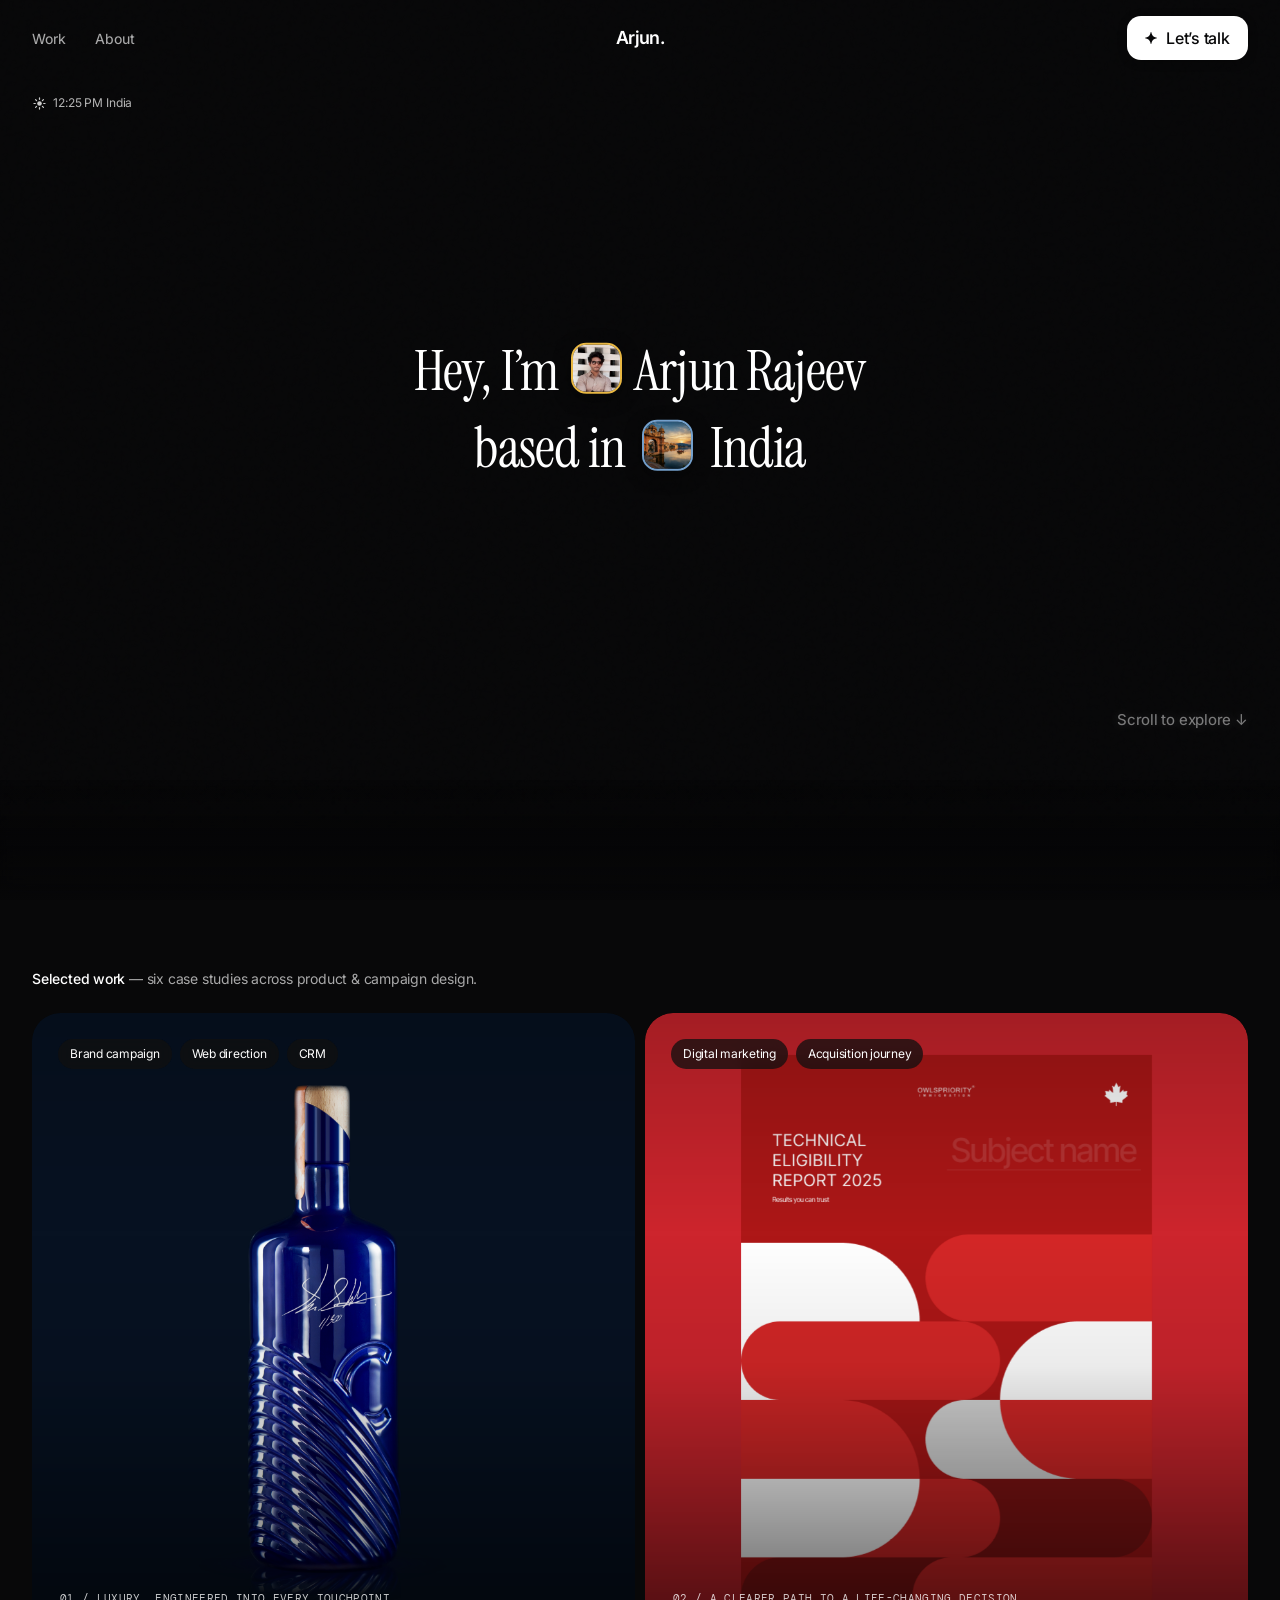
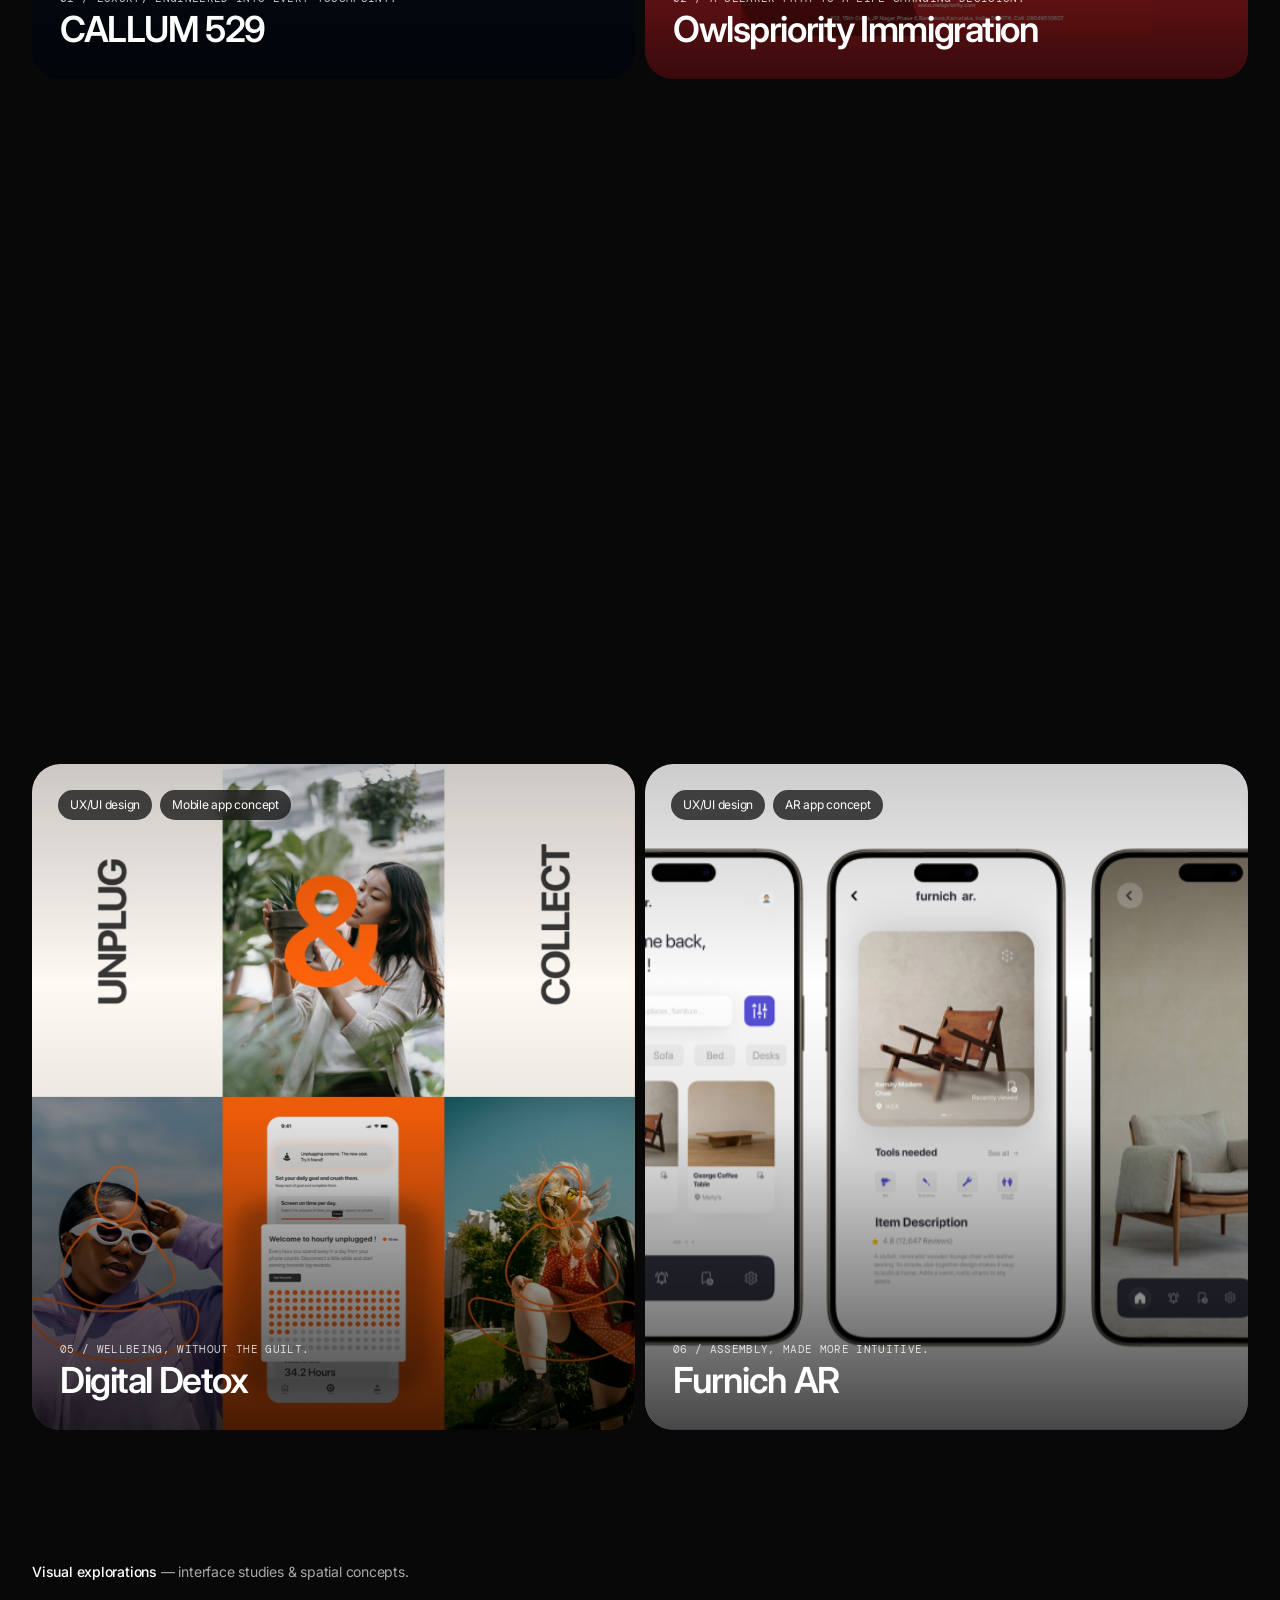
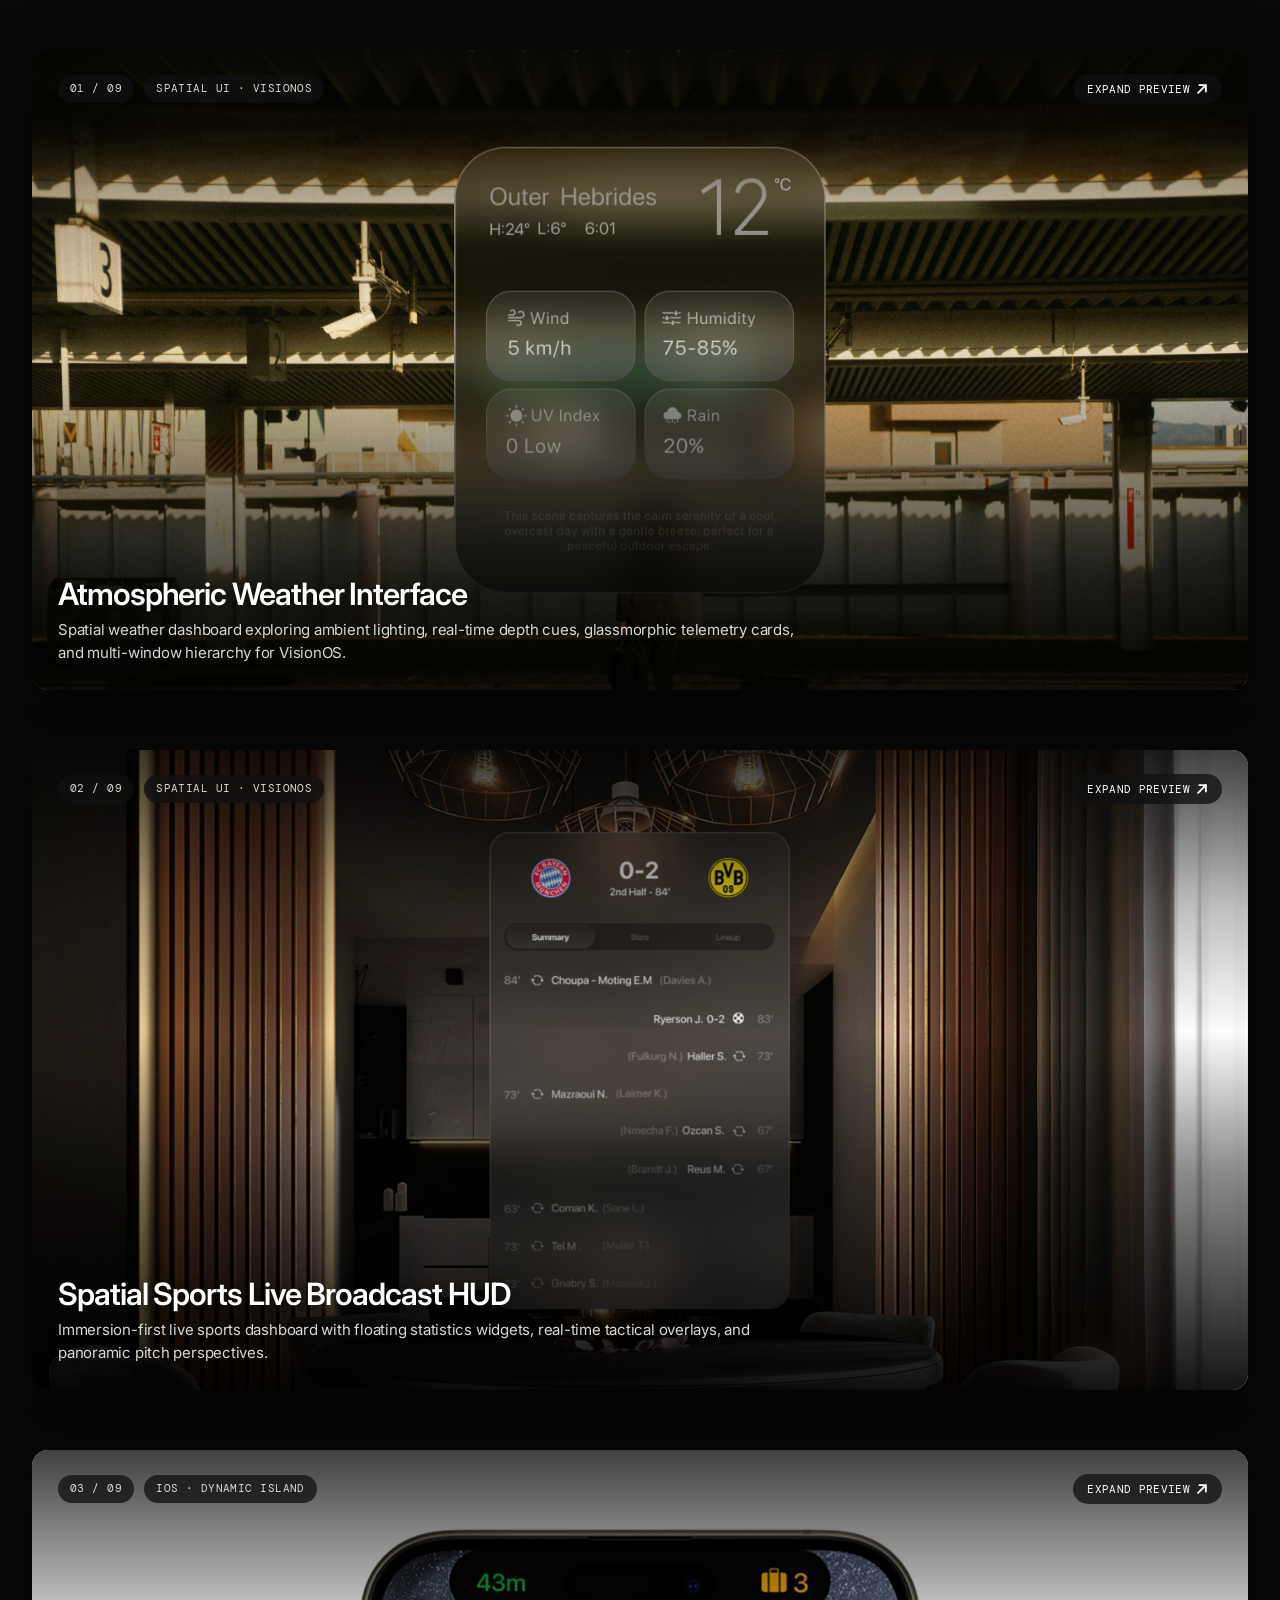
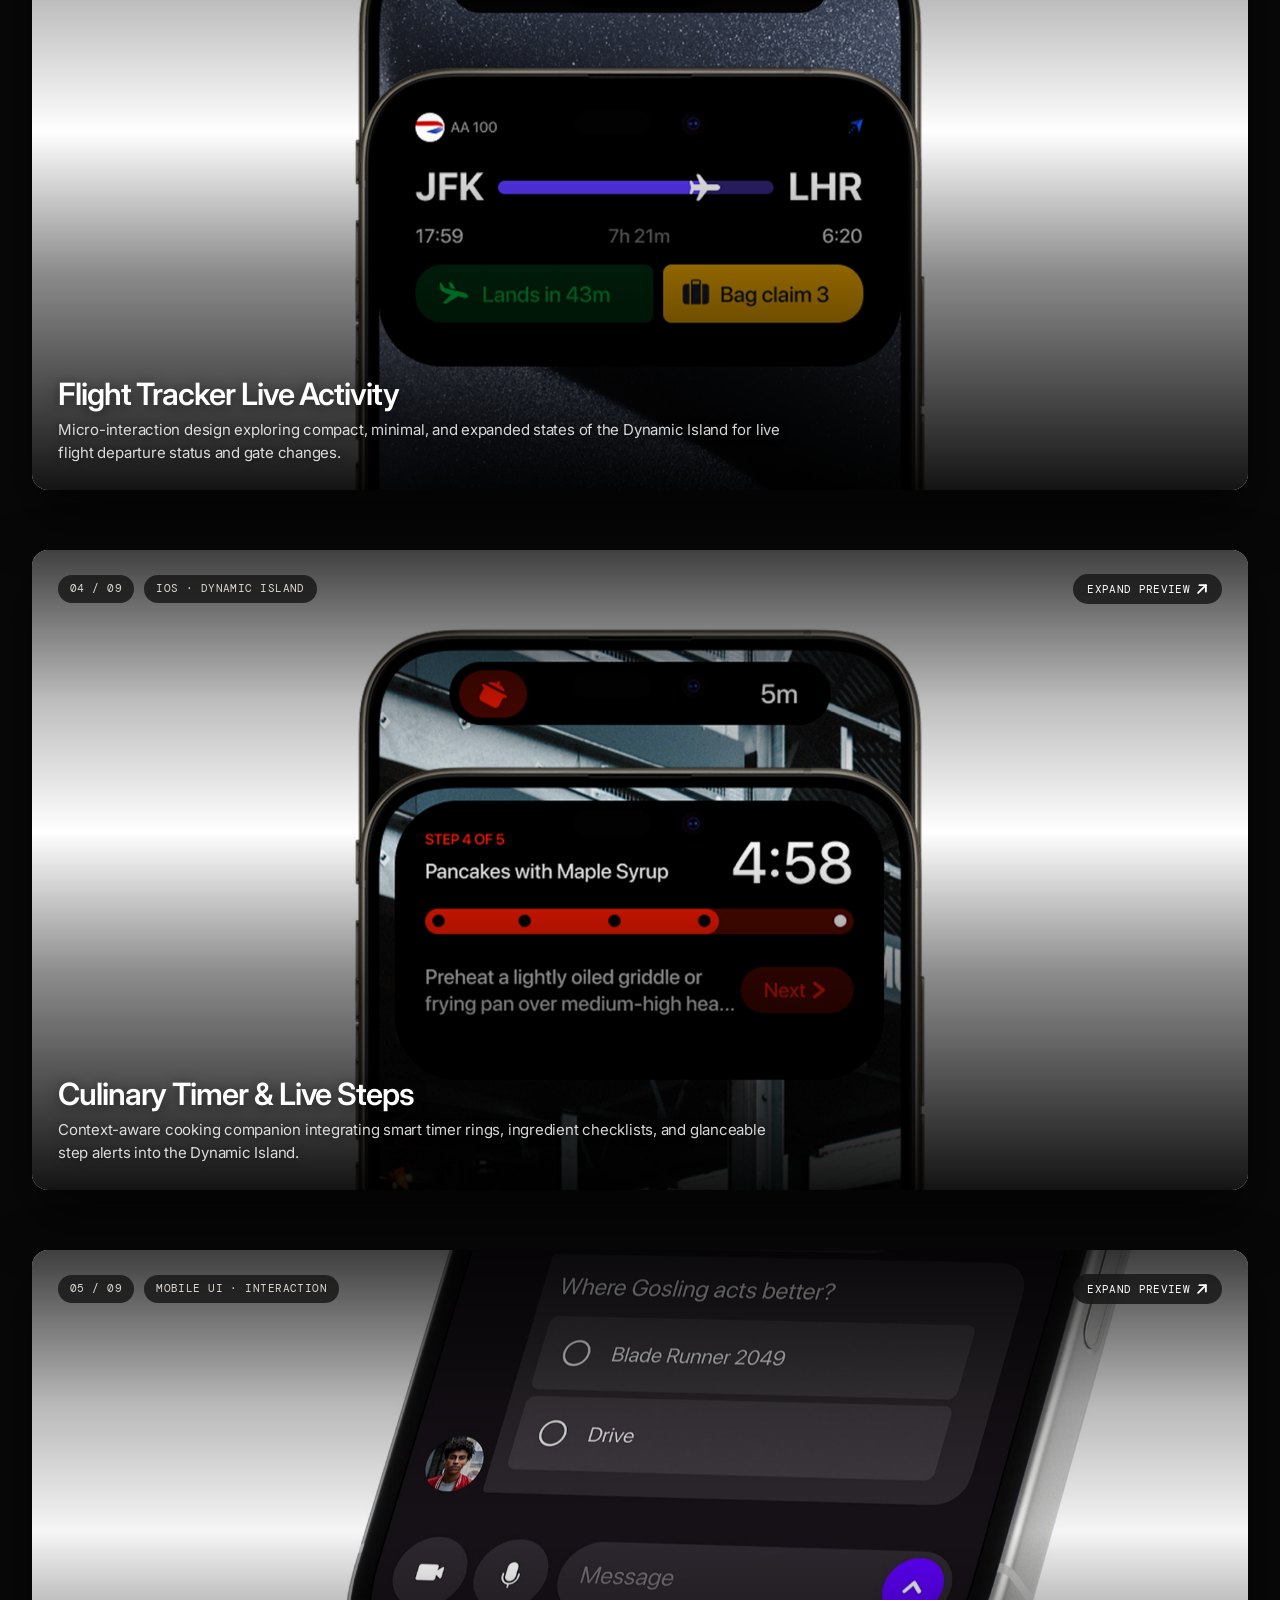
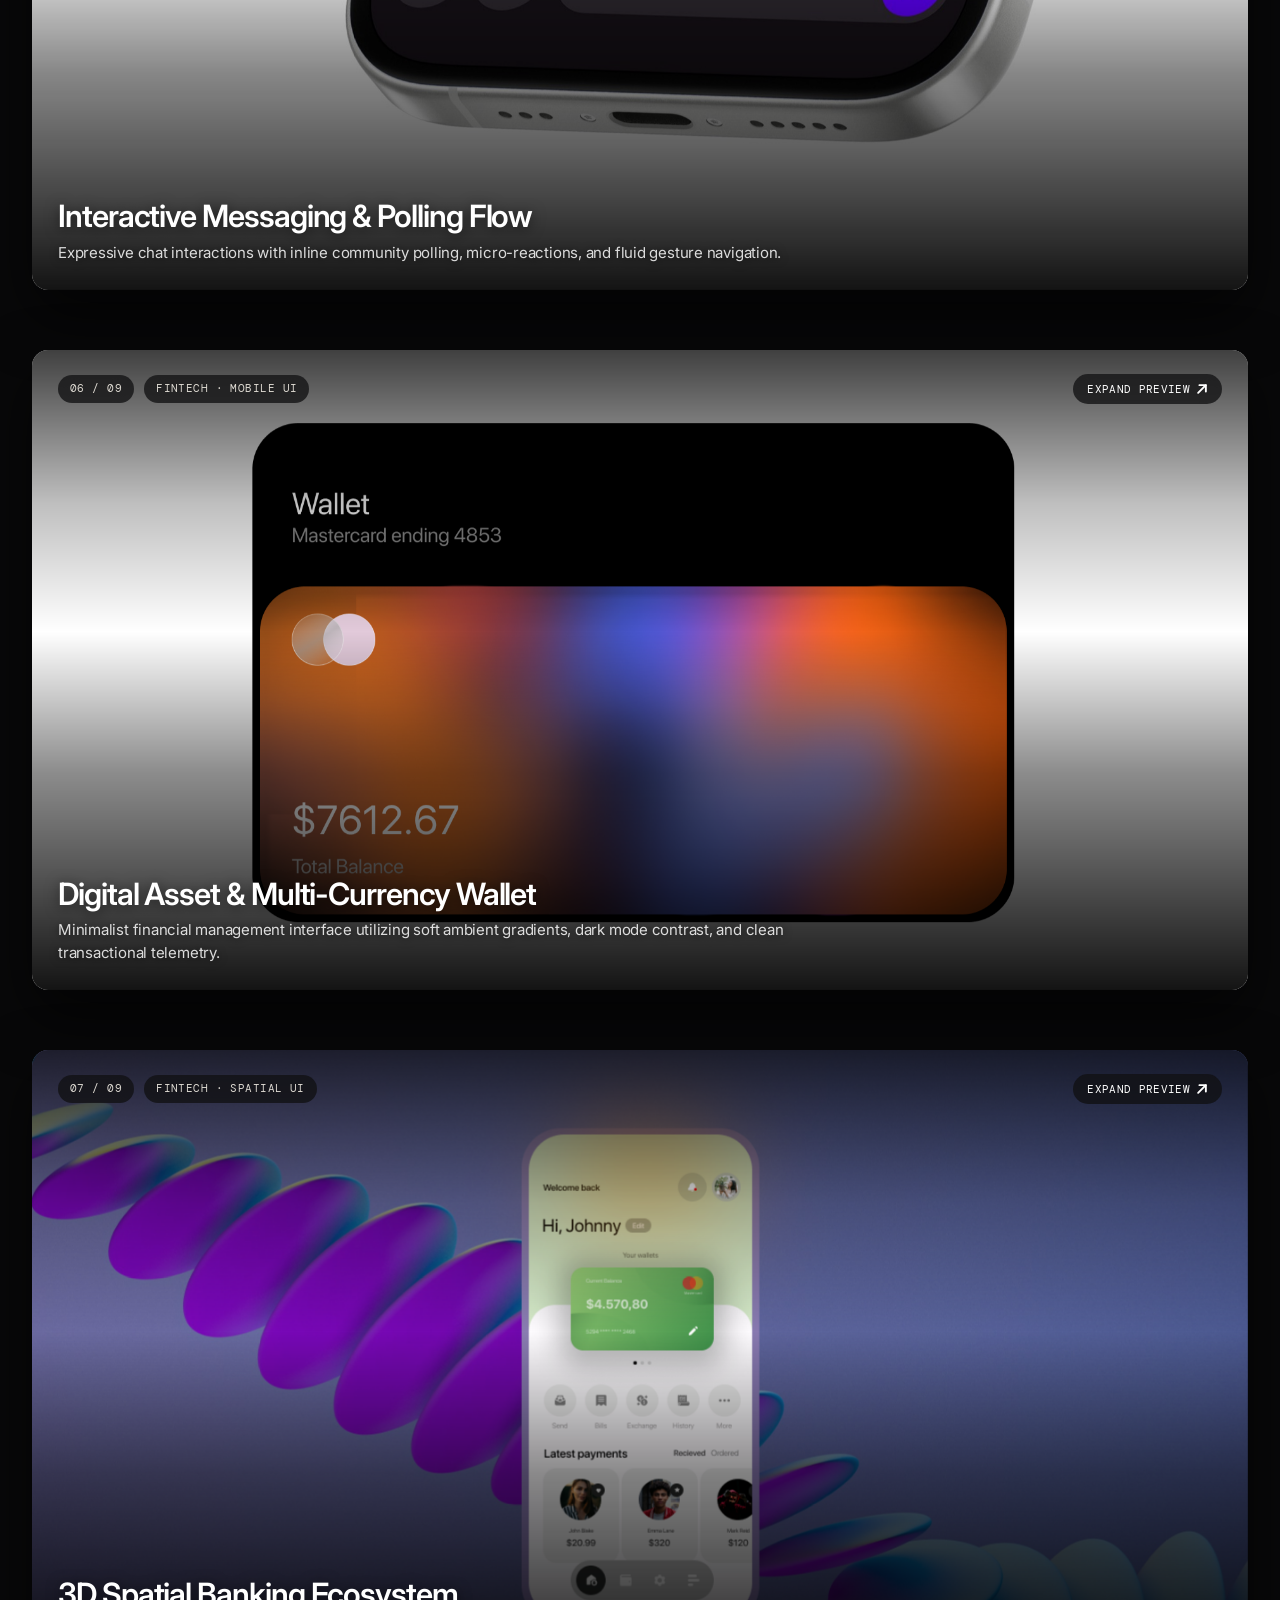
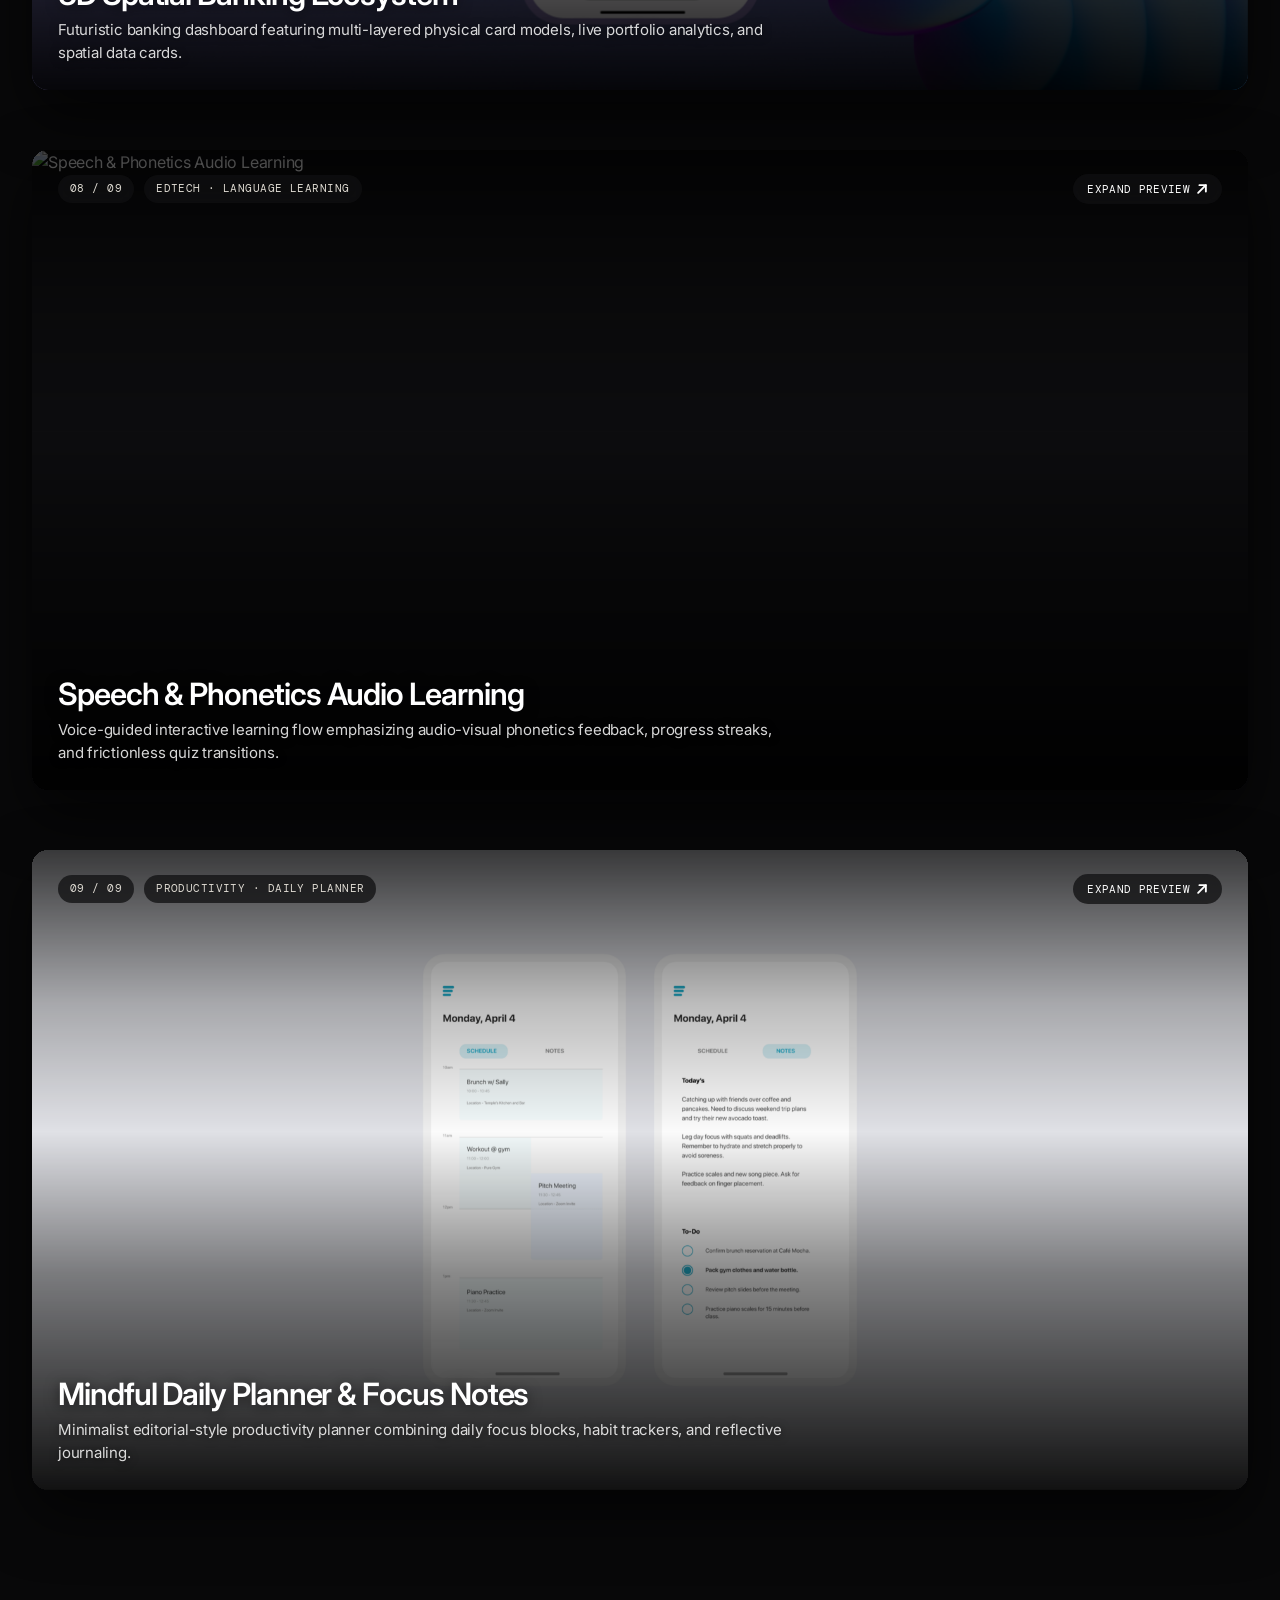
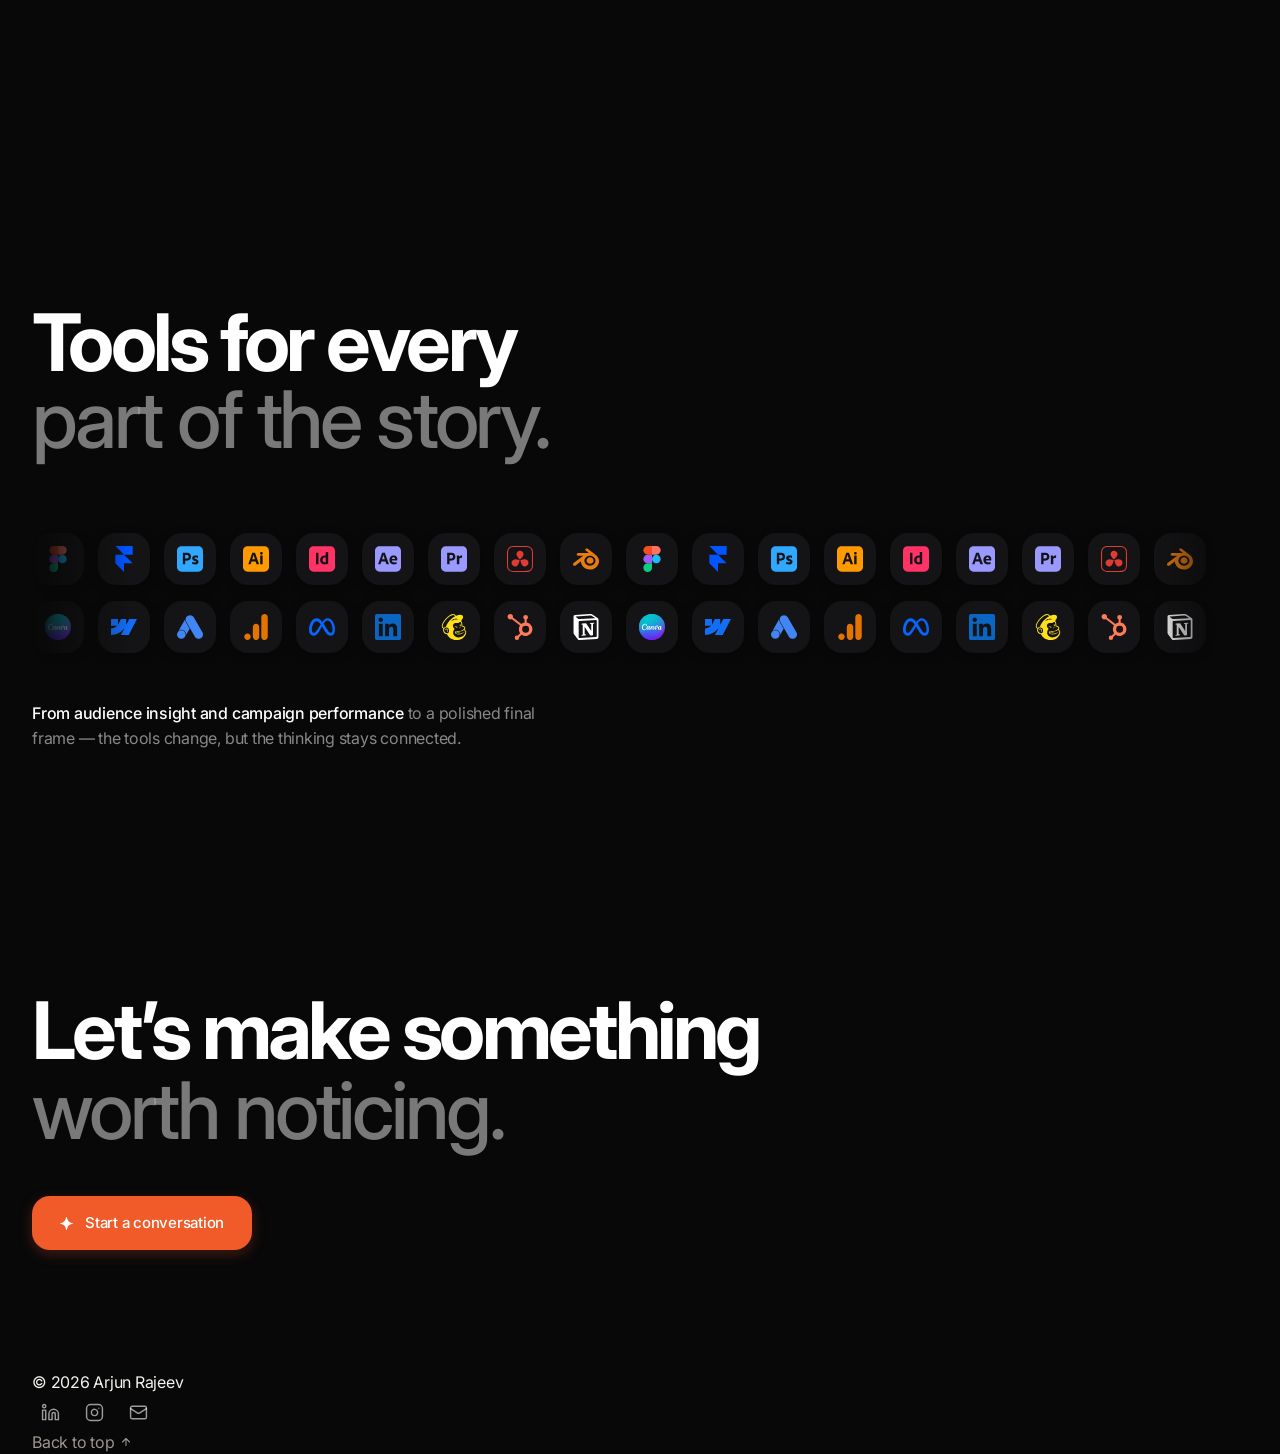
==== commit c3e79fb8: "feat: update avatar badge photo and centering" ====
--- a/index.html
+++ b/index.html
@@ -13,7 +13,7 @@
     <link rel="preconnect" href="https://fonts.googleapis.com" />
     <link rel="preconnect" href="https://fonts.gstatic.com" crossorigin />
     <link href="https://fonts.googleapis.com/css2?family=DM+Mono:ital,wght@0,400;0,500;1,400&family=Instrument+Serif:ital@0;1&family=Inter:wght@300;400;500;600;700;800&display=swap" rel="stylesheet" />
-    <link rel="stylesheet" href="styles.css?v=56" />
+    <link rel="stylesheet" href="styles.css?v=57" />
 
     <!-- Vercel Web Analytics -->
     <script>
@@ -69,7 +69,7 @@
               Hey, I’m
               <a href="about.html" class="hero-badge-wrap" aria-label="About Arjun Rajeev">
                 <span class="hero-badge hero-badge--avatar">
-                  <img src="assets/images/arjun-badge.jpg?v=2" alt="Arjun Rajeev" />
+                  <img src="assets/images/arjun-badge.jpg?v=3" alt="Arjun Rajeev" />
                 </span>
                 <span class="badge-bubble" aria-hidden="true">About ↗</span>
               </a>
--- a/styles.css
+++ b/styles.css
@@ -1,4 +1,4 @@
-:root{--ink:#f4f2ee;--paper:#080809;--line:transparent;--orange:#f15a29;--muted:#9c958c;--ease-out-quint:cubic-bezier(0.16,1,0.3,1);--ease-text:cubic-bezier(0.22,1,0.36,1);--duration-fast:250ms;--duration-normal:350ms;--duration-enter:1200ms;--duration-text:3200ms;--stagger-text:550ms;--duration-eyebrow:2200ms;--duration-highlight:2400ms}*{box-sizing:border-box}html{scroll-behavior:smooth;scroll-padding-top:90px;color-scheme:dark}::selection{background:var(--orange);color:#fff}::-moz-selection{background:var(--orange);color:#fff}body{margin:0;background:var(--paper);color:var(--ink);font-family:"Inter",-apple-system,BlinkMacSystemFont,"Segoe UI",Roboto,sans-serif;font-size:16px;line-height:1.5;letter-spacing:-0.015em;-webkit-font-smoothing:antialiased;-moz-osx-font-smoothing:grayscale}.noise{position:fixed;inset:0;pointer-events:none;opacity:.045;z-index:20;background-image:url("data:image/svg+xml,%3Csvg viewBox='0 0 180 180' xmlns='http://www.w3.org/2000/svg'%3E%3Cfilter id='n'%3E%3CfeTurbulence type='fractalNoise' baseFrequency='.9' numOctaves='3' stitchTiles='stitch'/%3E%3C/filter%3E%3Crect width='100%25' height='100%25' filter='url(%23n)' opacity='.14'/%3E%3C/svg%3E")}a{color:inherit;text-decoration:none}.wrap{width:min(1320px,calc(100% - 64px));margin-inline:auto}.nav{height:104px;display:flex;justify-content:space-between;align-items:center;border-bottom:none}.wordmark{font-family:"Inter",-apple-system,BlinkMacSystemFont,sans-serif;font-size:18px;font-weight:600;letter-spacing:-0.035em}.nav nav{display:flex;align-items:center;gap:30px;font-size:14px}.nav-contact{padding:12px 18px;border:none;background:#ffffff;color:#080809;border-radius:14px;transition:all .2s}.nav-contact:hover{background:#f0f0f2;color:#080809}.nav-contact span{padding-left:0}.eyebrow{font:11px/1.2 "DM Mono",monospace;letter-spacing:.06em;text-transform:uppercase;margin:0;color:var(--muted)}.hero{position:sticky;top:76px;z-index:1;min-height:calc(100vh - 76px);min-height:calc(100dvh - 76px);padding:clamp(28px,4.5vh,44px) 0 clamp(40px,6vh,60px);display:flex;flex-direction:column;align-items:center;justify-content:center;box-sizing:border-box;will-change:transform,opacity;transform-origin:center center}.hero h1{font-family:"Inter",-apple-system,BlinkMacSystemFont,sans-serif;font-size:clamp(3.6rem,8.2vw,8rem);line-height:.94;letter-spacing:-.045em;font-weight:700;margin:34px 0 0;color:#fff}.hero em,h2 em,.hero .dim,h2 .dim{font-family:inherit;font-style:normal;font-weight:500;color:rgba(255,255,255,.46);letter-spacing:-.04em}.hero-bottom{margin-top:clamp(32px,5vh,52px);display:flex;justify-content:center;align-items:center;width:100%}.hero-bottom p{max-width:380px;line-height:1.48;font-size:17px;letter-spacing:-0.015em;margin:0;color:rgba(255,255,255,.52)}.hero-bottom p strong{font-weight:500;color:#fff}.section-head{padding:24px 0;border-top:none;display:flex;justify-content:flex-start;font-size:14px;line-height:1.45;letter-spacing:-0.015em;color:rgba(255,255,255,.6)}.section-head p{margin:0;text-align:left;color:rgba(255,255,255,.65)}.section-head strong{font-weight:500;color:#fff}.projects{display:grid;grid-template-columns:repeat(12,1fr);gap:28px}.project{grid-column:span 6;cursor:pointer;margin-bottom:56px}.project:nth-child(3n){grid-column:3/span 8}.project-image{position:relative;overflow:hidden;background:#141416;aspect-ratio:1.29}.project-image img{width:100%;height:100%;object-fit:cover;display:block}.project-image:after{content:"View case study";position:absolute;inset:auto 14px 14px auto;padding:10px 13px;border-radius:20px;background:#fff;color:#111;font:10px "DM Mono",monospace;opacity:0;transform:translateY(8px);transition:.25s}.project:hover .project-image:after{opacity:1;transform:none}.project-meta{display:flex;justify-content:space-between;padding-top:12px;gap:12px}.project h3{font-size:22px;letter-spacing:-.04em;margin:0 0 4px;font-weight:600}.project p,.project-meta span{font-size:13px;color:var(--muted);margin:0}.contact h2{font-family:"Inter",-apple-system,BlinkMacSystemFont,sans-serif;font-size:clamp(3rem,6.2vw,6rem);line-height:.96;letter-spacing:-.045em;font-weight:700;margin:28px 0 36px;color:#fff}.capabilities{margin-top:44px;display:flex;gap:9px;flex-wrap:wrap}.capabilities span{font:11px "DM Mono",monospace;border:none;background:rgba(255,255,255,.07);color:#dedad2;padding:10px 14px;border-radius:6px}.lab{padding-bottom:120px}.contact{padding:94px 0 120px;border-top:none}.contact h2{margin-bottom:48px}.contact-button{background:var(--orange);color:#fff;display:inline-flex;gap:58px;padding:17px 20px;border-radius:18px;font-size:15px;transition:.2s}.contact-button:hover{transform:none;box-shadow:0 6px 18px rgba(241,90,41,.32)}footer{height:80px;border-top:none;display:flex;align-items:center;justify-content:space-between;color:var(--muted);font:11px "DM Mono",monospace}footer a[href="#top"]:hover{color:#fff}dialog{width:min(1180px,100vw);height:100dvh;max-height:none;margin:0 0 0 auto;padding:0;border:0;color:var(--ink);background:#0c0c0e;overflow:auto}dialog::backdrop{background:rgba(0,0,0,.78);backdrop-filter:blur(8px)}.close{position:sticky;float:right;top:18px;margin:18px 22px -70px 0;z-index:2;width:46px;height:46px;border:none;border-radius:50%;background:#1d1d21;color:white;cursor:pointer;display:inline-flex;align-items:center;justify-content:center;padding:0;transition:background .2s,transform .15s}.close svg{display:block;width:18px;height:18px}.close:hover{background:#292930;transform:scale(1.05)}.case-hero{min-height:650px;padding:100px 7.5% 48px;color:white;background:var(--case,#181818);display:flex;flex-direction:column}.case-hero .eyebrow{opacity:.75}.case-hero h1{font-family:"Inter",-apple-system,BlinkMacSystemFont,sans-serif;font-size:clamp(3.4rem,7.5vw,6.4rem);line-height:.94;letter-spacing:-.045em;font-weight:700;margin:36px 0 18px;max-width:800px;color:#fff}.case-hero>p{font-size:18px;line-height:1.48;letter-spacing:-0.018em;max-width:590px;margin:0;color:rgba(255,255,255,.85)}.case-hero img{width:100%;max-height:460px;object-fit:cover;object-position:center;margin-top:auto;padding-top:55px}.case-body{padding:70px 7.5%;background:#0c0c0e;color:var(--ink)}.case-intro{display:grid;grid-template-columns:1fr 2fr;gap:65px;margin-bottom:90px}.case-intro p{font-size:21px;line-height:1.45;margin:0;color:#dedad2}.case-body h2{font-family:"Inter",-apple-system,BlinkMacSystemFont,sans-serif;font-size:32px;letter-spacing:-.035em;line-height:1.15;margin:0 0 15px;color:#fff;font-weight:600}.case-body h3{font-family:"Inter",-apple-system,BlinkMacSystemFont,sans-serif;font-size:19px;letter-spacing:-.025em;margin:35px 0 9px;color:#fff;font-weight:600}.case-body p,.case-body li{font-size:16px;line-height:1.6;letter-spacing:-0.015em;color:rgba(255,255,255,.65)}.case-body ul{padding-left:20px}.case-sections{max-width:660px;margin-left:auto}.case-gallery{padding:18px 0 60px;display:grid;grid-template-columns:repeat(2,1fr);gap:16px}.case-gallery figure{margin:0;background:#141417;border:none;border-radius:8px;min-height:240px;overflow:hidden;display:flex;align-items:center;justify-content:center}.case-gallery figure:first-child{grid-column:span 2}.case-gallery img{max-width:100%;width:100%;height:100%;object-fit:contain;display:block}.case-gallery figure:first-child img{object-fit:cover}.outcome{margin-top:72px;padding:28px;border-left:3px solid var(--accent,#f15a29);background:#151518;border-radius:0 8px 8px 0;color:#fff}.outcome p{margin:0;font-size:18px;color:#dedad2}.reveal{animation:rise .7s both}@keyframes rise{from{opacity:0;transform:translateY(17px)}to{opacity:1;transform:none}}@media(max-width:700px){.wrap{width:min(100% - 36px,1320px)}.nav{height:60px}.hero{top:64px;min-height:calc(100vh - 64px);min-height:calc(100dvh - 64px);padding:24px 0 36px}.hero h1{font-size:16vw}.projects{display:block}.project,.project:nth-child(3n){margin-bottom:40px}.project h3{font-size:20px}.section-head{padding-top:15px}.lab{padding-bottom:70px}.contact{padding:70px 0 80px}.case-hero{min-height:540px;padding:90px 28px 30px}.case-body{padding:52px 28px}.case-intro{display:block;margin-bottom:50px}.case-intro .eyebrow{margin-bottom:18px}.case-sections{margin:0}.case-gallery{grid-template-columns:1fr;gap:12px}.case-gallery figure:first-child{grid-column:span 1}.case-hero img{padding-top:35px}.hero-bottom p{font-size:15px}.scroll-explore{font-size:14px;flex:0 0 auto}footer{height:auto;padding:24px 0;gap:12px;flex-wrap:wrap}}
+:root{--ink:#f4f2ee;--paper:#080809;--line:transparent;--orange:#f15a29;--muted:#9c958c;--ease-out-quint:cubic-bezier(0.16,1,0.3,1);--ease-text:cubic-bezier(0.22,1,0.36,1);--duration-fast:250ms;--duration-normal:350ms;--duration-enter:1200ms;--duration-text:3200ms;--stagger-text:550ms;--duration-eyebrow:2200ms;--duration-highlight:2400ms}*{box-sizing:border-box}html{scroll-behavior:smooth;scroll-padding-top:90px;color-scheme:dark}::selection{background:var(--orange);color:#fff}::-moz-selection{background:var(--orange);color:#fff}body{margin:0;background:var(--paper);color:var(--ink);font-family:"Inter",-apple-system,BlinkMacSystemFont,"Segoe UI",Roboto,sans-serif;font-size:16px;line-height:1.5;letter-spacing:-0.015em;-webkit-font-smoothing:antialiased;-moz-osx-font-smoothing:grayscale}.noise{position:fixed;inset:0;pointer-events:none;opacity:.045;z-index:20;background-image:url("data:image/svg+xml,%3Csvg viewBox='0 0 180 180' xmlns='http://www.w3.org/2000/svg'%3E%3Cfilter id='n'%3E%3CfeTurbulence type='fractalNoise' baseFrequency='.9' numOctaves='3' stitchTiles='stitch'/%3E%3C/filter%3E%3Crect width='100%25' height='100%25' filter='url(%23n)' opacity='.14'/%3E%3C/svg%3E")}a{color:inherit;text-decoration:none}.wrap{width:min(1320px,calc(100% - 64px));margin-inline:auto}.nav{height:104px;display:flex;justify-content:space-between;align-items:center;border-bottom:none}.wordmark{font-family:"Inter",-apple-system,BlinkMacSystemFont,sans-serif;font-size:18px;font-weight:600;letter-spacing:-0.035em}.nav nav{display:flex;align-items:center;gap:30px;font-size:14px}.nav-contact{padding:12px 18px;border:none;background:#ffffff;color:#080809;border-radius:14px;transition:all .2s}.nav-contact:hover{background:#f0f0f2;color:#080809}.nav-contact span{padding-left:0}.eyebrow{font:11px/1.2 "DM Mono",monospace;letter-spacing:.06em;text-transform:uppercase;margin:0;color:var(--muted)}.hero{position:sticky;top:76px;z-index:1;min-height:calc(100vh - 76px);min-height:calc(100dvh - 76px);padding:clamp(28px,4.5vh,44px) 0 clamp(40px,6vh,60px);display:flex;flex-direction:column;align-items:center;justify-content:center;box-sizing:border-box;will-change:transform,opacity;transform-origin:center center}.hero h1{font-family:"Inter",-apple-system,BlinkMacSystemFont,sans-serif;font-size:clamp(3.6rem,8.2vw,8rem);line-height:.94;letter-spacing:-.045em;font-weight:700;margin:34px 0 0;color:#fff}.hero em,h2 em,.hero .dim,h2 .dim{font-family:inherit;font-style:normal;font-weight:500;color:rgba(255,255,255,.46);letter-spacing:-.04em}.hero-bottom{margin-top:clamp(32px,5vh,52px);display:flex;justify-content:center;align-items:center;width:100%}.hero-bottom p{max-width:380px;line-height:1.48;font-size:17px;letter-spacing:-0.015em;margin:0;color:rgba(255,255,255,.52)}.hero-bottom p strong{font-weight:500;color:#fff}.section-head{padding:24px 0;border-top:none;display:flex;justify-content:flex-start;font-size:14px;line-height:1.45;letter-spacing:-0.015em;color:rgba(255,255,255,.6)}.section-head p{margin:0;text-align:left;color:rgba(255,255,255,.65)}.section-head strong{font-weight:500;color:#fff}.projects{display:grid;grid-template-columns:repeat(12,1fr);gap:28px}.project{grid-column:span 6;cursor:pointer;margin-bottom:56px}.project:nth-child(3n){grid-column:3/span 8}.project-image{position:relative;overflow:hidden;background:#141416;aspect-ratio:1.29}.project-image img{width:100%;height:100%;object-fit:cover;display:block}.project-image:after{content:"View case study";position:absolute;inset:auto 14px 14px auto;padding:10px 13px;border-radius:20px;background:#fff;color:#111;font:10px "DM Mono",monospace;opacity:0;transform:translateY(8px);transition:.25s}.project:hover .project-image:after{opacity:1;transform:none}.project-meta{display:flex;justify-content:space-between;padding-top:12px;gap:12px}.project h3{font-size:22px;letter-spacing:-.04em;margin:0 0 4px;font-weight:600}.project p,.project-meta span{font-size:13px;color:var(--muted);margin:0}.contact h2{font-family:"Inter",-apple-system,BlinkMacSystemFont,sans-serif;font-size:clamp(3rem,6.2vw,6rem);line-height:.96;letter-spacing:-.045em;font-weight:700;margin:28px 0 36px;color:#fff}.capabilities{margin-top:44px;display:flex;gap:9px;flex-wrap:wrap}.capabilities span{font:11px "DM Mono",monospace;border:none;background:rgba(255,255,255,.07);color:#dedad2;padding:10px 14px;border-radius:6px}.lab{padding-bottom:120px}.contact{padding:94px 0 120px;border-top:none}.contact h2{margin-bottom:48px}.contact-button{background:var(--orange);color:#fff;display:inline-flex;gap:58px;padding:17px 20px;border-radius:18px;font-size:15px;transition:.2s}.contact-button:hover{transform:none;box-shadow:0 6px 18px rgba(241,90,41,.32)}dialog{width:min(1180px,100vw);height:100dvh;max-height:none;margin:0 0 0 auto;padding:0;border:0;color:var(--ink);background:#0c0c0e;overflow:auto}dialog::backdrop{background:rgba(0,0,0,.78);backdrop-filter:blur(8px)}.close{position:sticky;float:right;top:18px;margin:18px 22px -70px 0;z-index:2;width:46px;height:46px;border:none;border-radius:50%;background:#1d1d21;color:white;cursor:pointer;display:inline-flex;align-items:center;justify-content:center;padding:0;transition:background .2s,transform .15s}.close svg{display:block;width:18px;height:18px}.close:hover{background:#292930;transform:scale(1.05)}.case-hero{min-height:650px;padding:100px 7.5% 48px;color:white;background:var(--case,#181818);display:flex;flex-direction:column}.case-hero .eyebrow{opacity:.75}.case-hero h1{font-family:"Inter",-apple-system,BlinkMacSystemFont,sans-serif;font-size:clamp(3.4rem,7.5vw,6.4rem);line-height:.94;letter-spacing:-.045em;font-weight:700;margin:36px 0 18px;max-width:800px;color:#fff}.case-hero>p{font-size:18px;line-height:1.48;letter-spacing:-0.018em;max-width:590px;margin:0;color:rgba(255,255,255,.85)}.case-hero img{width:100%;max-height:460px;object-fit:cover;object-position:center;margin-top:auto;padding-top:55px}.case-body{padding:70px 7.5%;background:#0c0c0e;color:var(--ink)}.case-intro{display:grid;grid-template-columns:1fr 2fr;gap:65px;margin-bottom:90px}.case-intro p{font-size:21px;line-height:1.45;margin:0;color:#dedad2}.case-body h2{font-family:"Inter",-apple-system,BlinkMacSystemFont,sans-serif;font-size:32px;letter-spacing:-.035em;line-height:1.15;margin:0 0 15px;color:#fff;font-weight:600}.case-body h3{font-family:"Inter",-apple-system,BlinkMacSystemFont,sans-serif;font-size:19px;letter-spacing:-.025em;margin:35px 0 9px;color:#fff;font-weight:600}.case-body p,.case-body li{font-size:16px;line-height:1.6;letter-spacing:-0.015em;color:rgba(255,255,255,.65)}.case-body ul{padding-left:20px}.case-sections{max-width:660px;margin-left:auto}.case-gallery{padding:18px 0 60px;display:grid;grid-template-columns:repeat(2,1fr);gap:16px}.case-gallery figure{margin:0;background:#141417;border:none;border-radius:8px;min-height:240px;overflow:hidden;display:flex;align-items:center;justify-content:center}.case-gallery figure:first-child{grid-column:span 2}.case-gallery img{max-width:100%;width:100%;height:100%;object-fit:contain;display:block}.case-gallery figure:first-child img{object-fit:cover}.outcome{margin-top:72px;padding:28px;border-left:3px solid var(--accent,#f15a29);background:#151518;border-radius:0 8px 8px 0;color:#fff}.outcome p{margin:0;font-size:18px;color:#dedad2}.reveal{animation:rise .7s both}@keyframes rise{from{opacity:0;transform:translateY(17px)}to{opacity:1;transform:none}}@media(max-width:700px){.wrap{width:min(100% - 36px,1320px)}.nav{height:60px}.hero{top:64px;min-height:calc(100vh - 64px);min-height:calc(100dvh - 64px);padding:24px 0 36px}.hero h1{font-size:16vw}.projects{display:block}.project,.project:nth-child(3n){margin-bottom:40px}.project h3{font-size:20px}.section-head{padding-top:15px}.lab{padding-bottom:70px}.contact{padding:70px 0 80px}.case-hero{min-height:540px;padding:90px 28px 30px}.case-body{padding:52px 28px}.case-intro{display:block;margin-bottom:50px}.case-intro .eyebrow{margin-bottom:18px}.case-sections{margin:0}.case-gallery{grid-template-columns:1fr;gap:12px}.case-gallery figure:first-child{grid-column:span 1}.case-hero img{padding-top:35px}.hero-bottom p{font-size:15px}.scroll-explore{font-size:14px;flex:0 0 auto}}
 
 /* Navigation: Fixed Full-Width Transparent Header */
 header.nav{position:fixed;top:0;left:0;right:0;width:100%;z-index:1000;height:76px;display:flex;justify-content:space-between;align-items:center;padding-inline:max(32px,calc((100% - 1320px)/2));background:transparent;backdrop-filter:none;-webkit-backdrop-filter:none;border:none;border-bottom:none;opacity:0;transform:translate3d(0,-16px,0);transition:opacity 1300ms cubic-bezier(0.16,1,0.3,1),transform 1300ms cubic-bezier(0.16,1,0.3,1),background var(--duration-normal) var(--ease-out-quint);will-change:opacity,transform}
@@ -275,7 +275,7 @@
   background: #141416;
 }
 .hero-badge--avatar img {
-  object-position: 48% 25%;
+  object-position: center;
 }
 .hero-badge--craft {
   border: 2px solid rgba(255, 255, 255, 0.22);
@@ -1487,7 +1487,7 @@
   width: 100%;
   height: 100%;
   object-fit: cover;
-  object-position: 48% 25%;
+  object-position: center;
   display: block;
 }
 .about-hero-title {
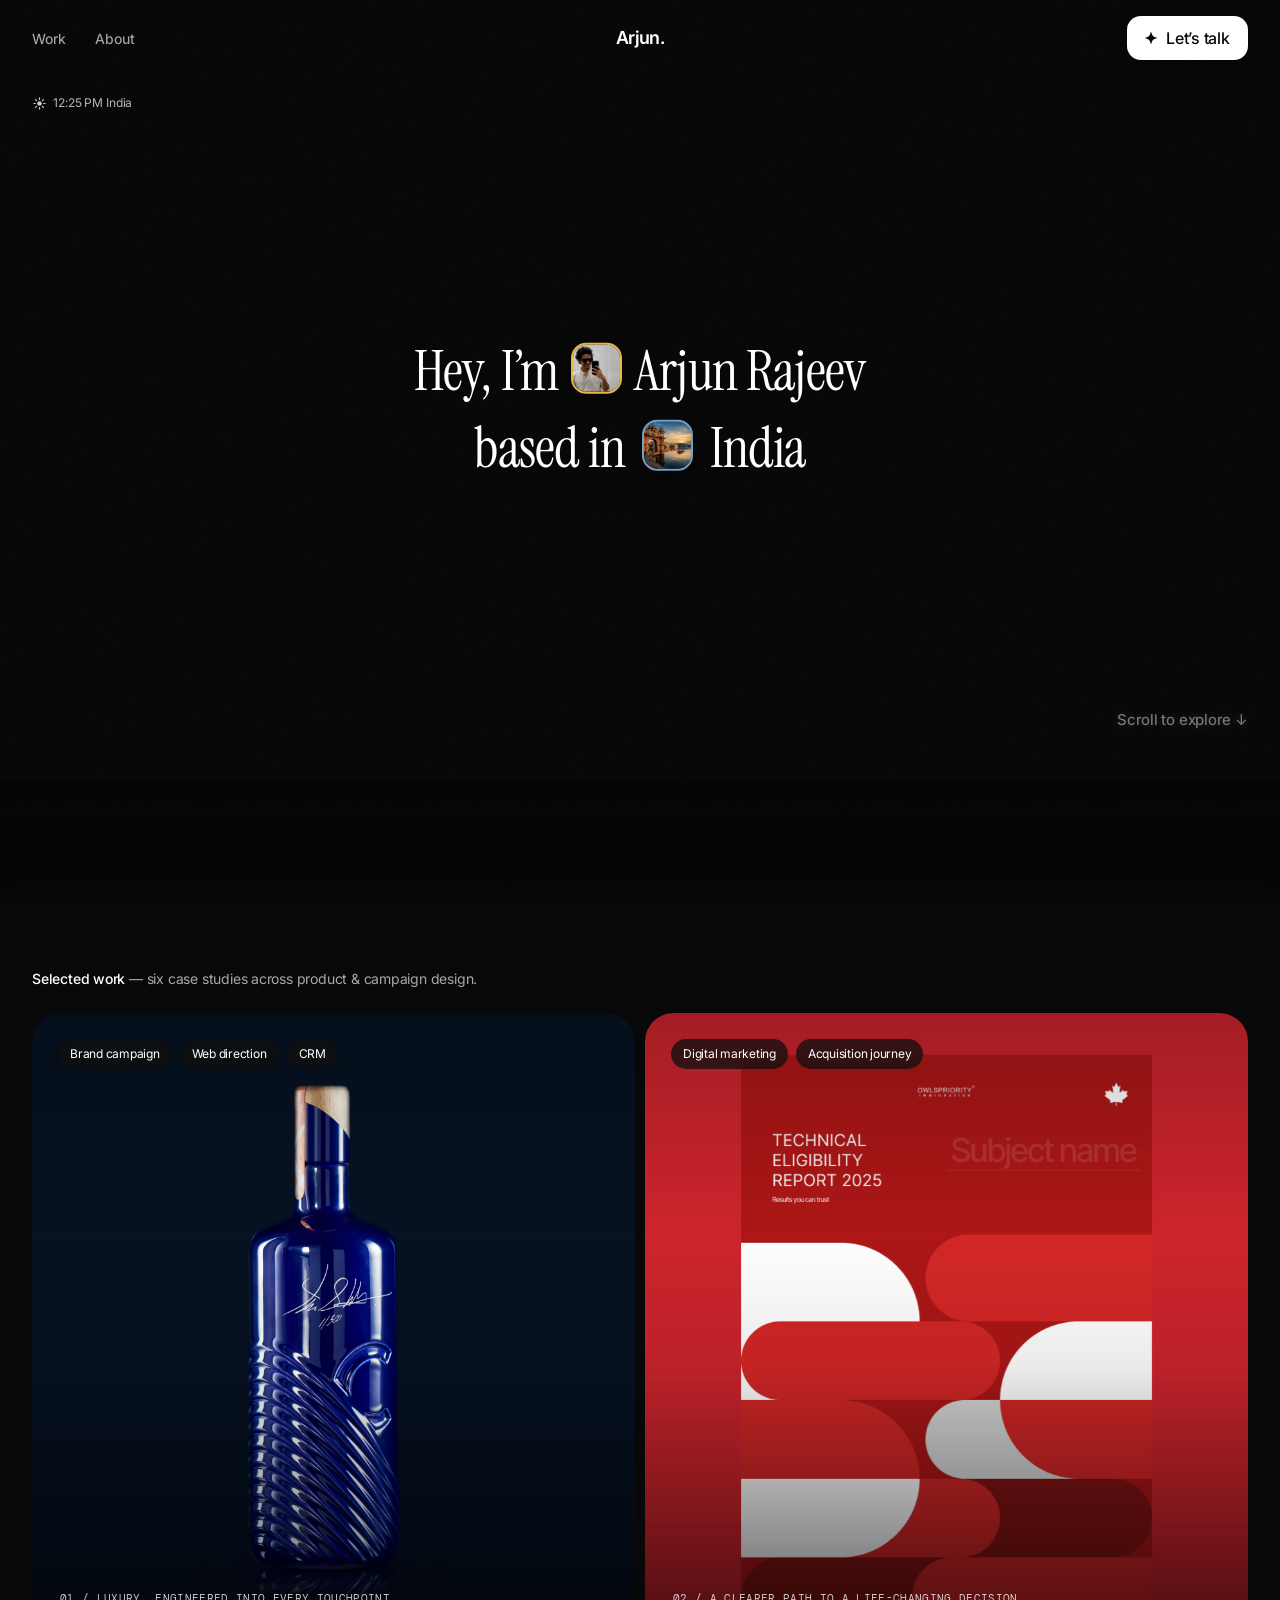
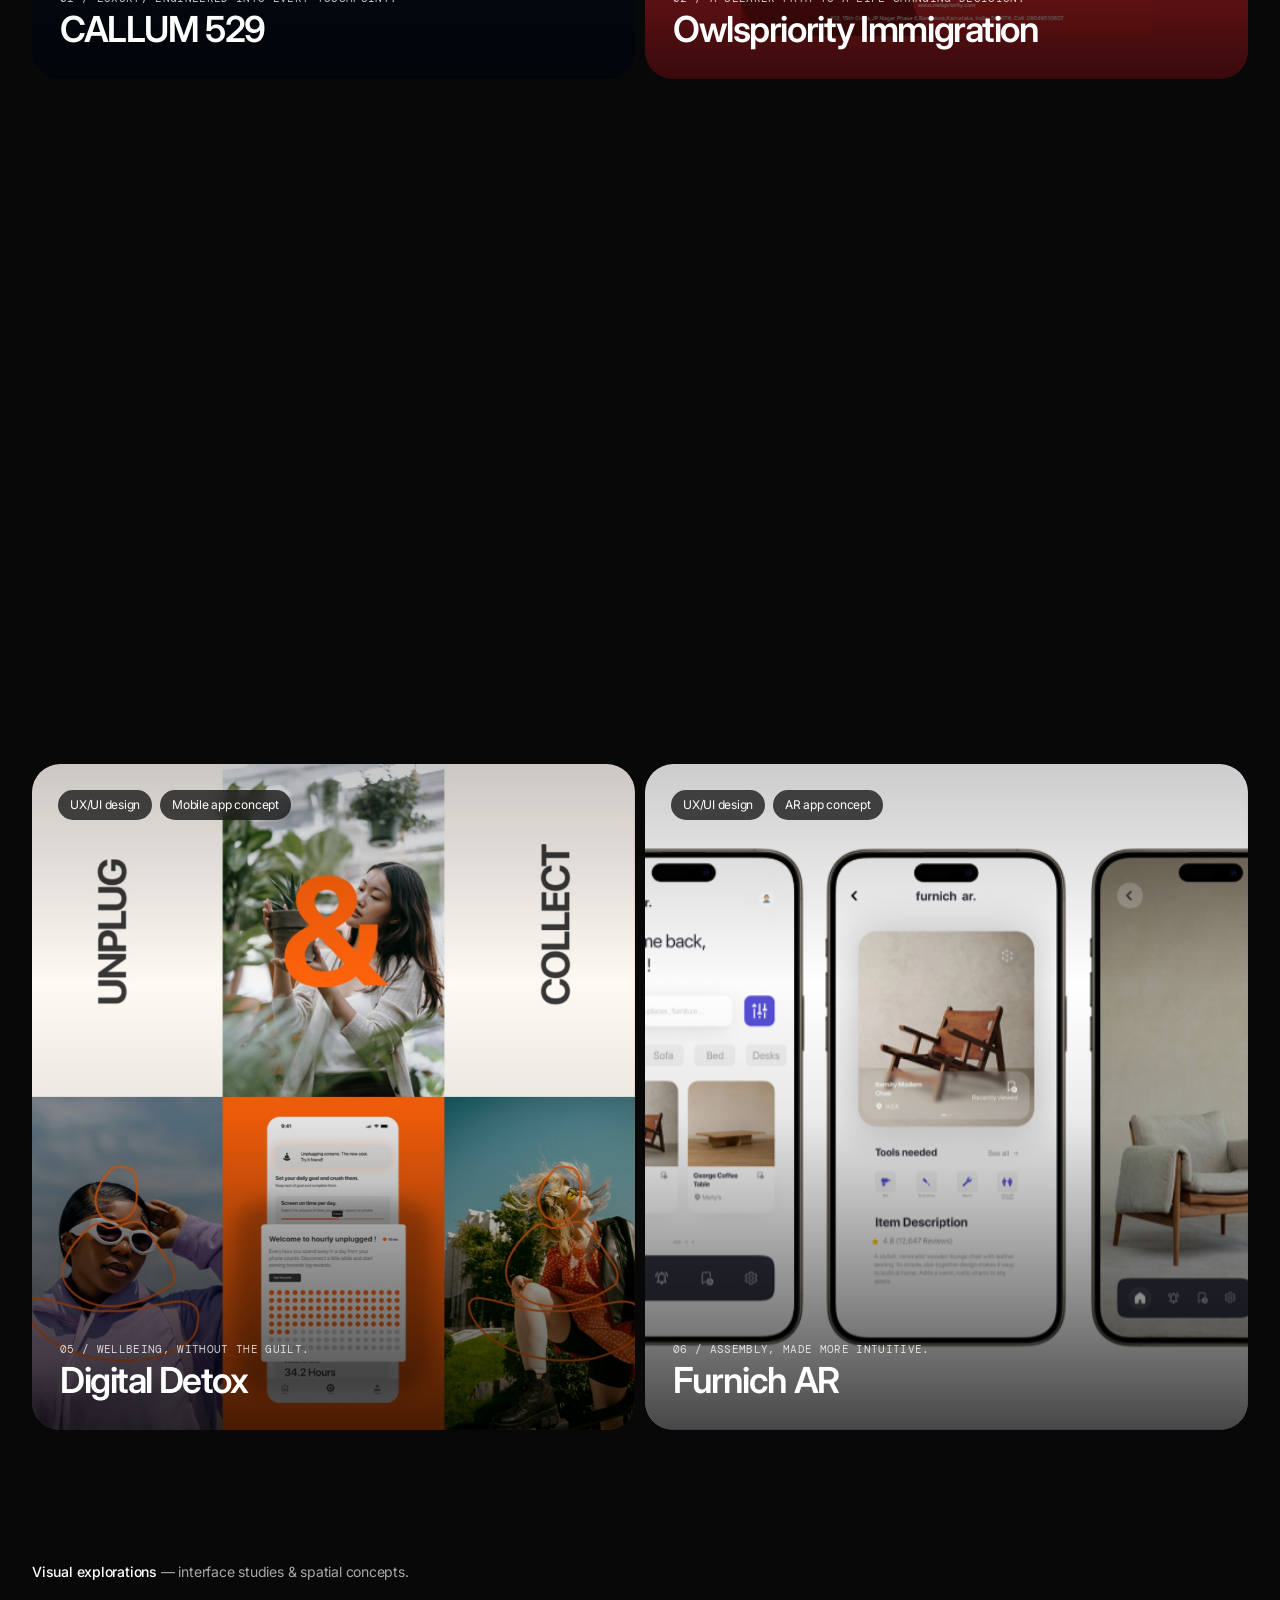
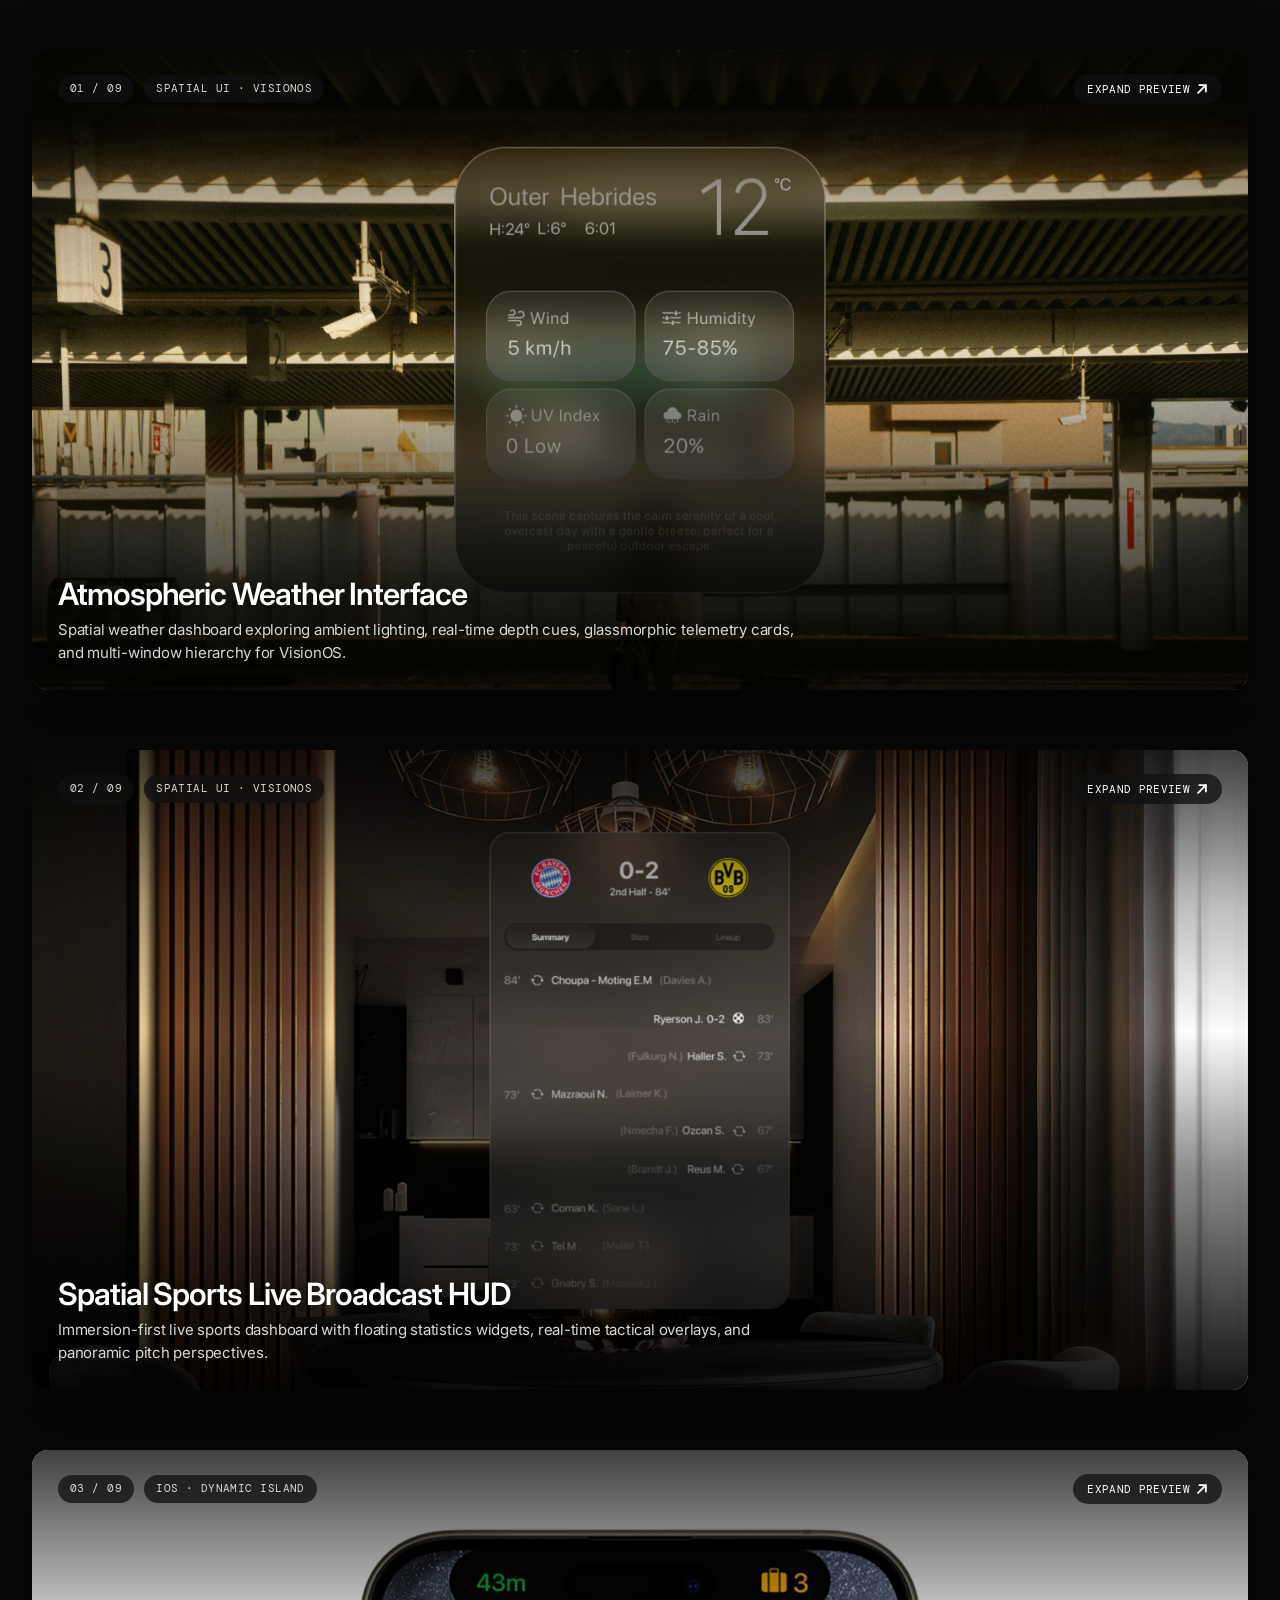
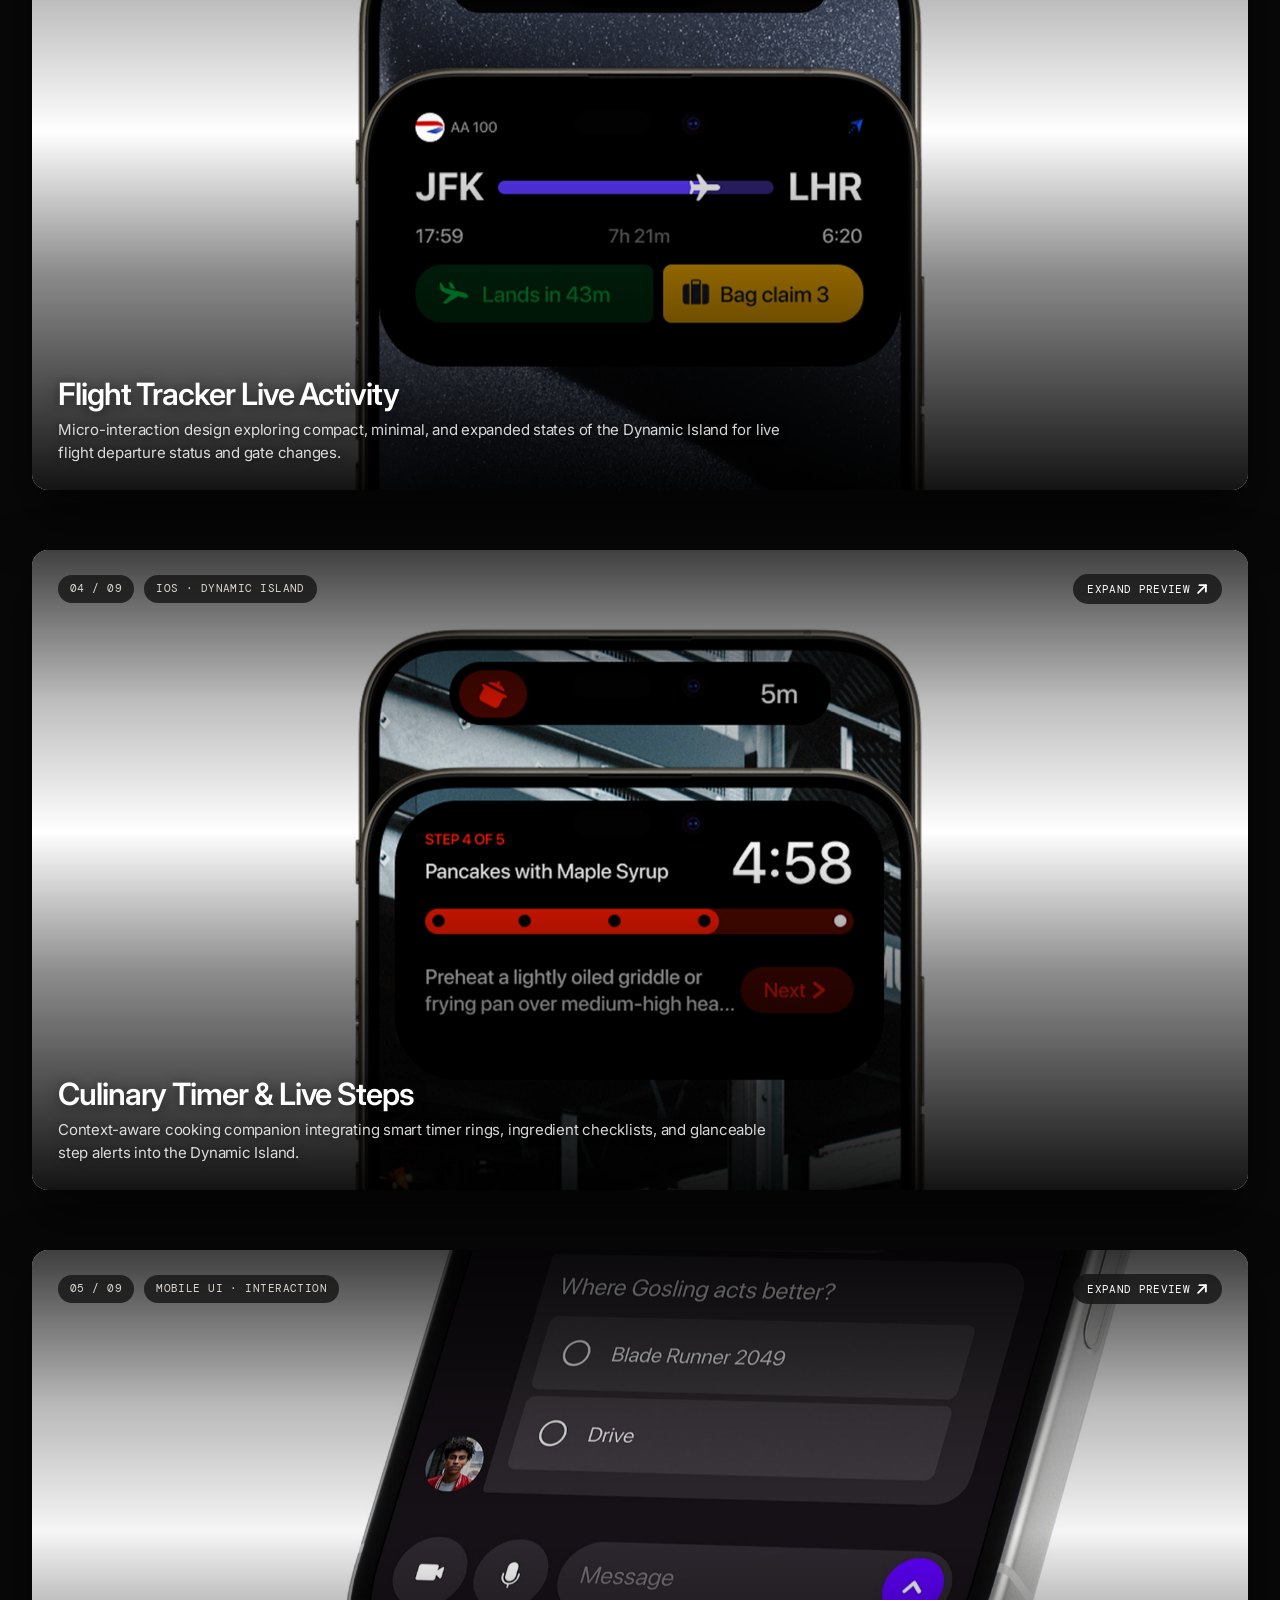
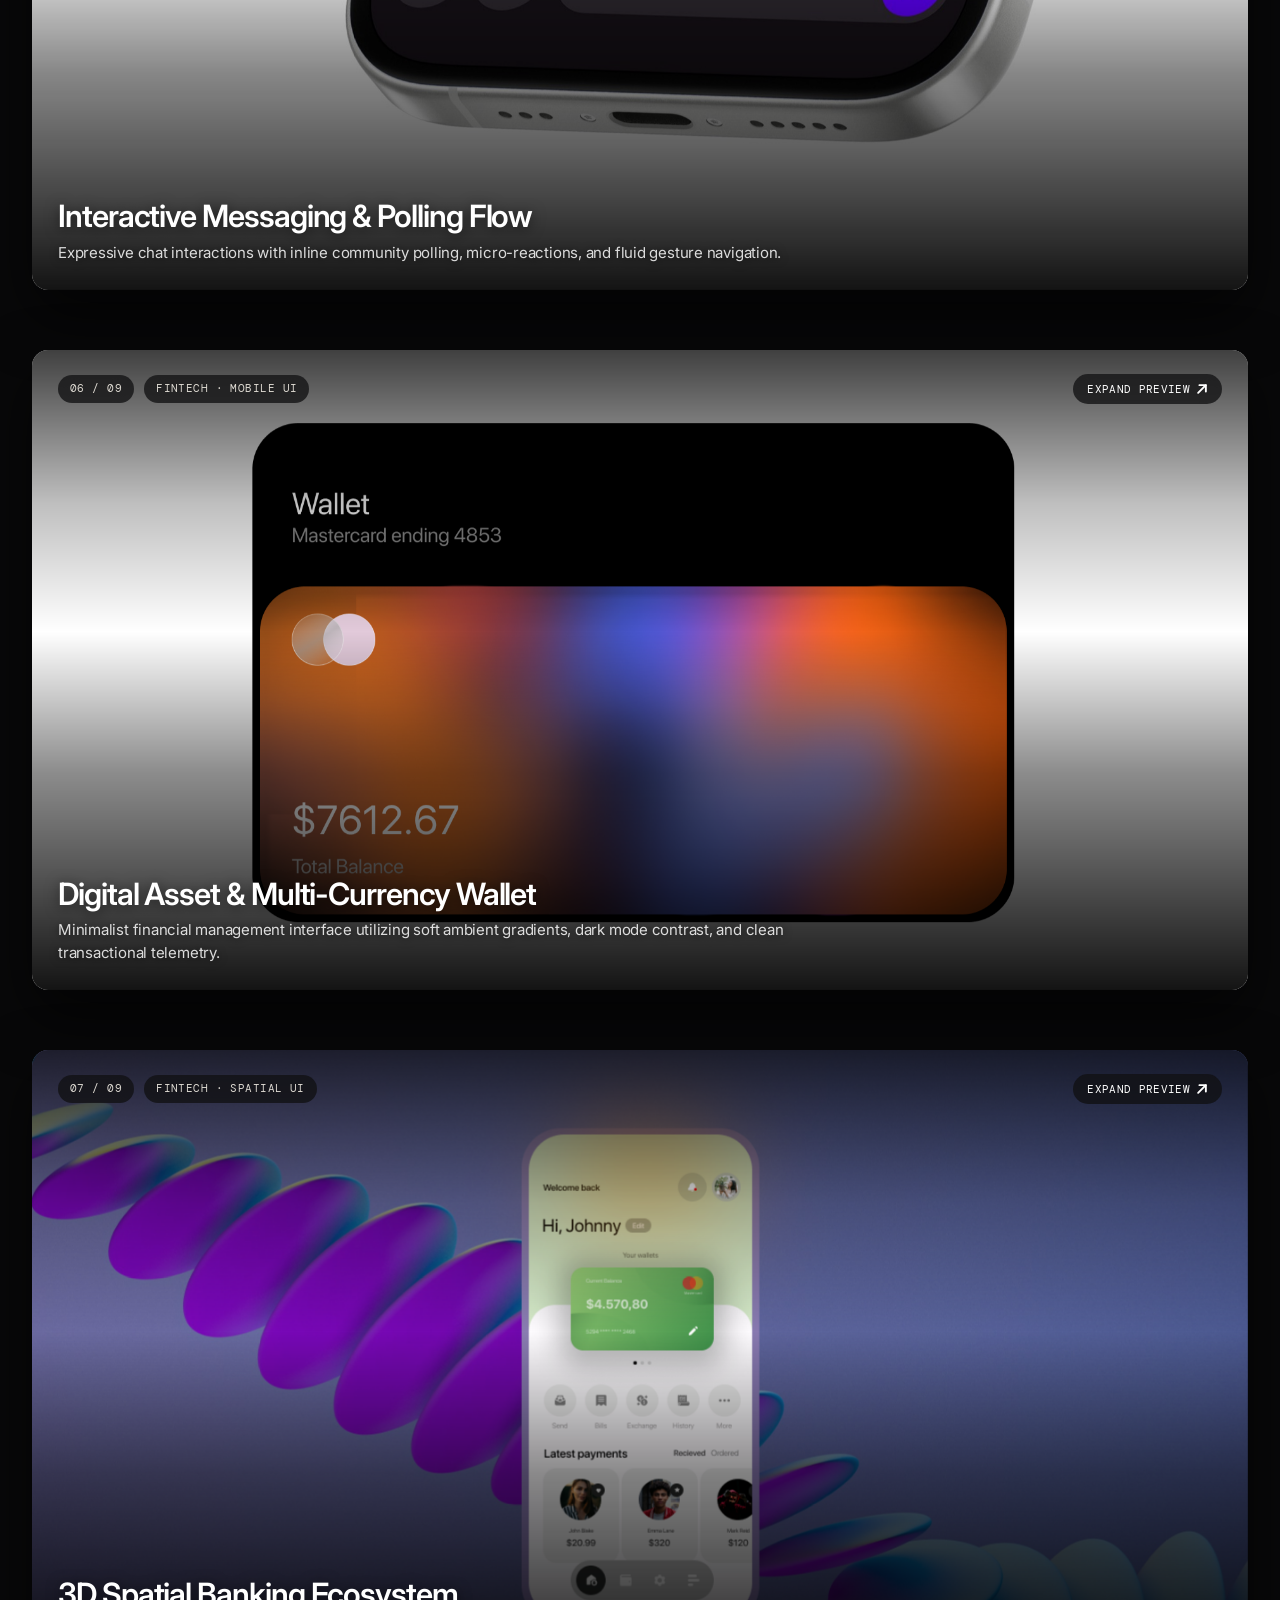
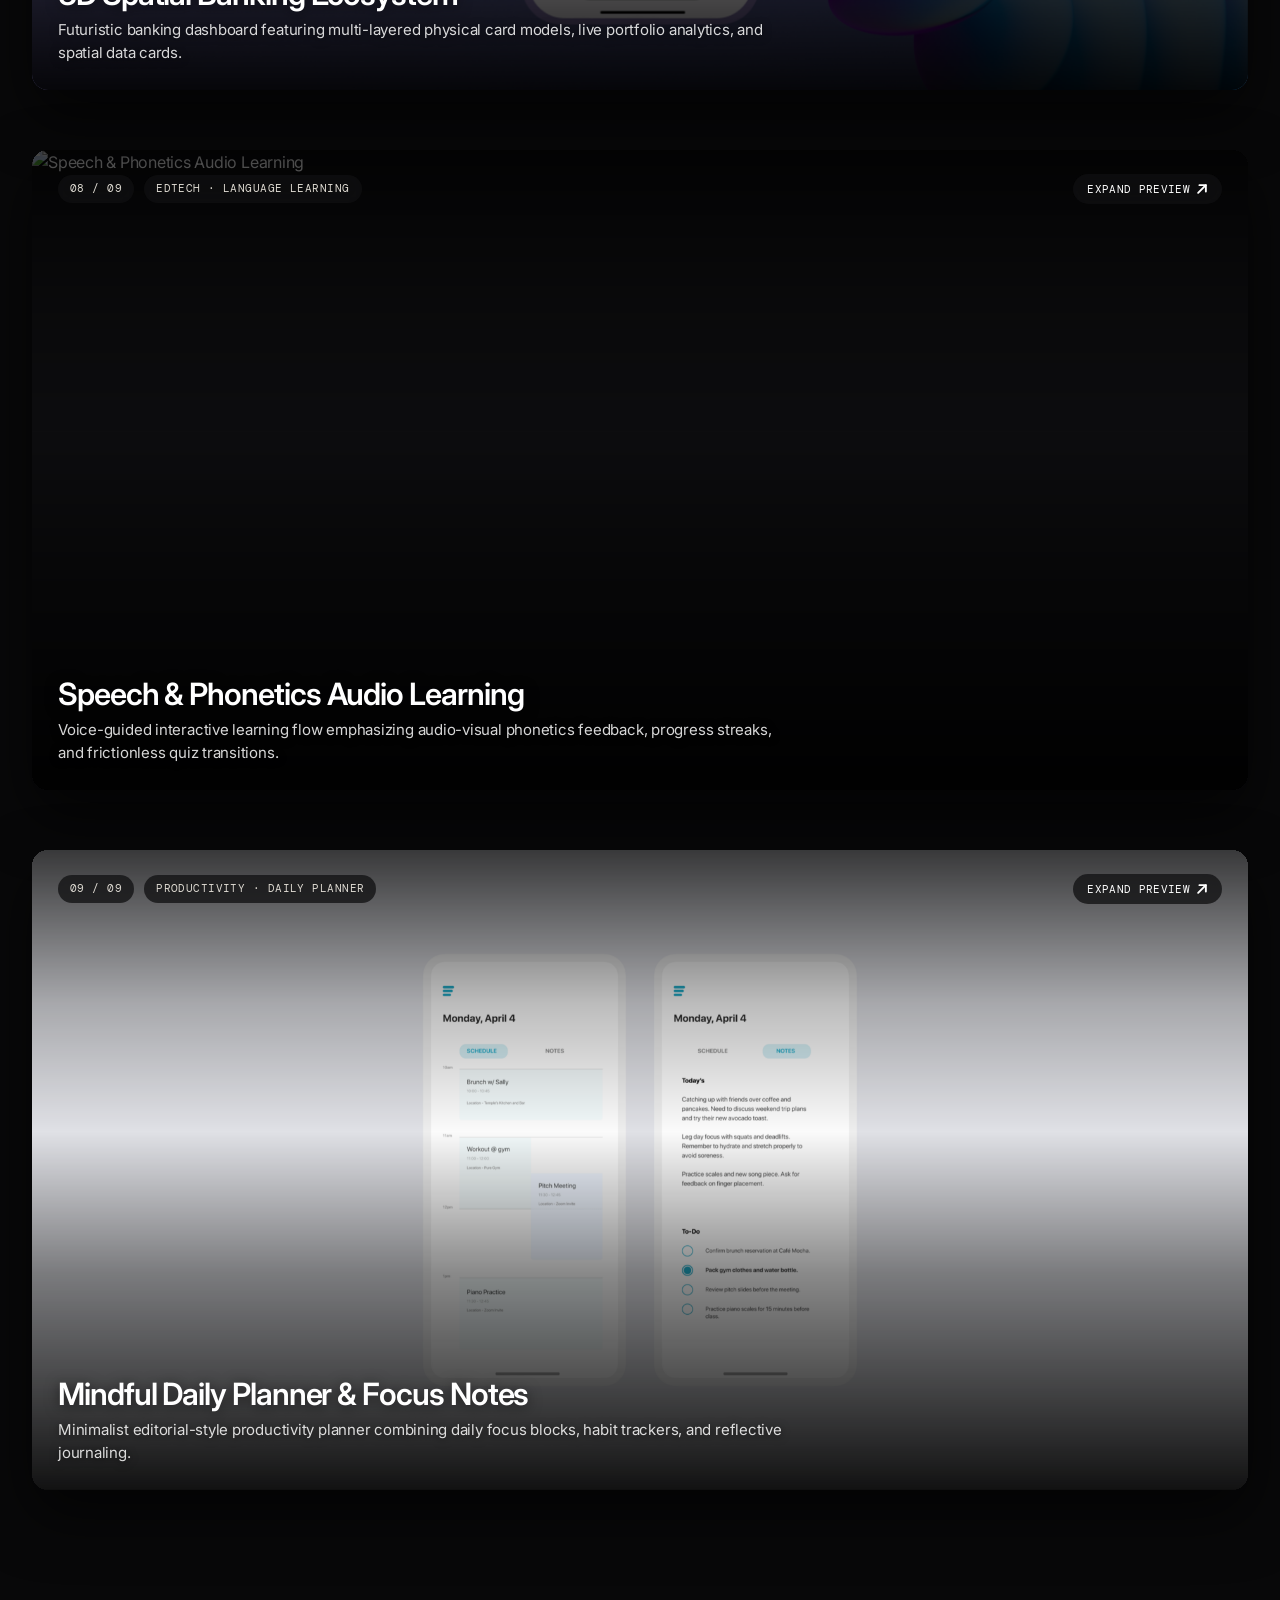
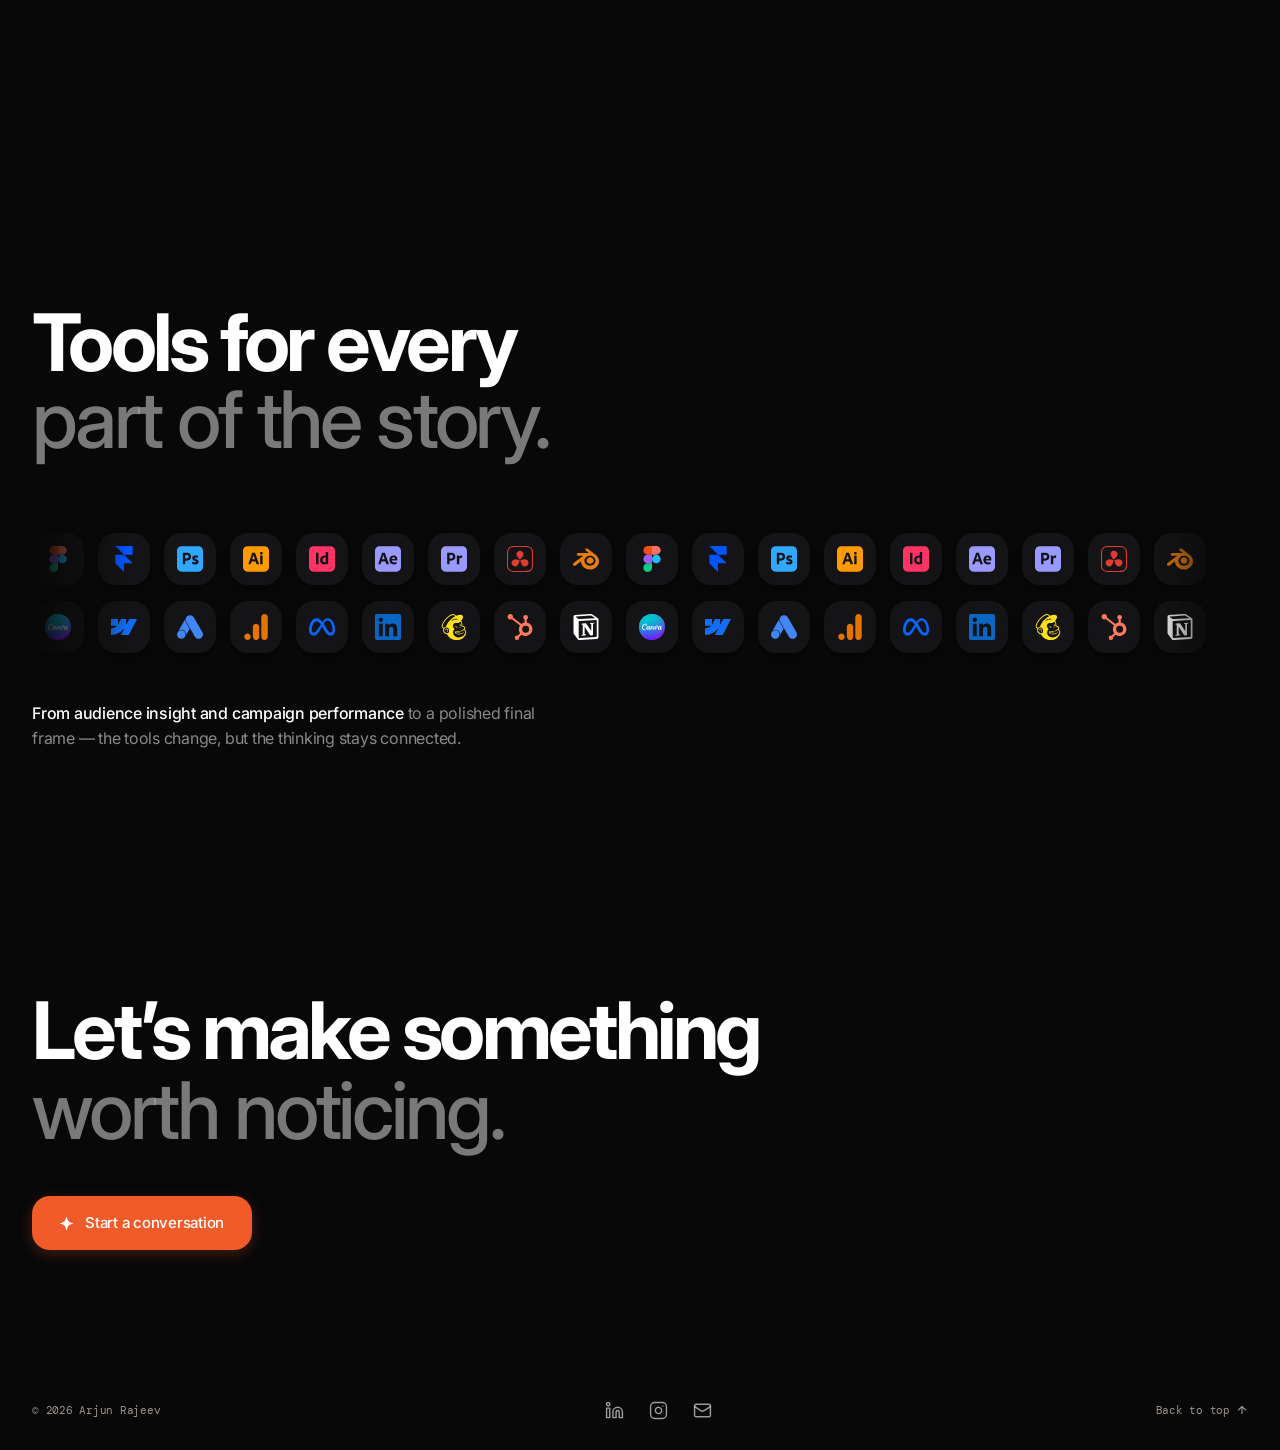
==== commit 4a0a322f: "Revert "feat: update avatar badge photo and centering" This reverts commit c3e79fb8a5ca86a39154eb0e4" ====
--- a/index.html
+++ b/index.html
@@ -13,7 +13,7 @@
     <link rel="preconnect" href="https://fonts.googleapis.com" />
     <link rel="preconnect" href="https://fonts.gstatic.com" crossorigin />
     <link href="https://fonts.googleapis.com/css2?family=DM+Mono:ital,wght@0,400;0,500;1,400&family=Instrument+Serif:ital@0;1&family=Inter:wght@300;400;500;600;700;800&display=swap" rel="stylesheet" />
-    <link rel="stylesheet" href="styles.css?v=57" />
+    <link rel="stylesheet" href="styles.css?v=56" />
 
     <!-- Vercel Web Analytics -->
     <script>
@@ -69,7 +69,7 @@
               Hey, I’m
               <a href="about.html" class="hero-badge-wrap" aria-label="About Arjun Rajeev">
                 <span class="hero-badge hero-badge--avatar">
-                  <img src="assets/images/arjun-badge.jpg?v=3" alt="Arjun Rajeev" />
+                  <img src="assets/images/arjun-badge.jpg?v=2" alt="Arjun Rajeev" />
                 </span>
                 <span class="badge-bubble" aria-hidden="true">About ↗</span>
               </a>
--- a/styles.css
+++ b/styles.css
@@ -1,4 +1,4 @@
-:root{--ink:#f4f2ee;--paper:#080809;--line:transparent;--orange:#f15a29;--muted:#9c958c;--ease-out-quint:cubic-bezier(0.16,1,0.3,1);--ease-text:cubic-bezier(0.22,1,0.36,1);--duration-fast:250ms;--duration-normal:350ms;--duration-enter:1200ms;--duration-text:3200ms;--stagger-text:550ms;--duration-eyebrow:2200ms;--duration-highlight:2400ms}*{box-sizing:border-box}html{scroll-behavior:smooth;scroll-padding-top:90px;color-scheme:dark}::selection{background:var(--orange);color:#fff}::-moz-selection{background:var(--orange);color:#fff}body{margin:0;background:var(--paper);color:var(--ink);font-family:"Inter",-apple-system,BlinkMacSystemFont,"Segoe UI",Roboto,sans-serif;font-size:16px;line-height:1.5;letter-spacing:-0.015em;-webkit-font-smoothing:antialiased;-moz-osx-font-smoothing:grayscale}.noise{position:fixed;inset:0;pointer-events:none;opacity:.045;z-index:20;background-image:url("data:image/svg+xml,%3Csvg viewBox='0 0 180 180' xmlns='http://www.w3.org/2000/svg'%3E%3Cfilter id='n'%3E%3CfeTurbulence type='fractalNoise' baseFrequency='.9' numOctaves='3' stitchTiles='stitch'/%3E%3C/filter%3E%3Crect width='100%25' height='100%25' filter='url(%23n)' opacity='.14'/%3E%3C/svg%3E")}a{color:inherit;text-decoration:none}.wrap{width:min(1320px,calc(100% - 64px));margin-inline:auto}.nav{height:104px;display:flex;justify-content:space-between;align-items:center;border-bottom:none}.wordmark{font-family:"Inter",-apple-system,BlinkMacSystemFont,sans-serif;font-size:18px;font-weight:600;letter-spacing:-0.035em}.nav nav{display:flex;align-items:center;gap:30px;font-size:14px}.nav-contact{padding:12px 18px;border:none;background:#ffffff;color:#080809;border-radius:14px;transition:all .2s}.nav-contact:hover{background:#f0f0f2;color:#080809}.nav-contact span{padding-left:0}.eyebrow{font:11px/1.2 "DM Mono",monospace;letter-spacing:.06em;text-transform:uppercase;margin:0;color:var(--muted)}.hero{position:sticky;top:76px;z-index:1;min-height:calc(100vh - 76px);min-height:calc(100dvh - 76px);padding:clamp(28px,4.5vh,44px) 0 clamp(40px,6vh,60px);display:flex;flex-direction:column;align-items:center;justify-content:center;box-sizing:border-box;will-change:transform,opacity;transform-origin:center center}.hero h1{font-family:"Inter",-apple-system,BlinkMacSystemFont,sans-serif;font-size:clamp(3.6rem,8.2vw,8rem);line-height:.94;letter-spacing:-.045em;font-weight:700;margin:34px 0 0;color:#fff}.hero em,h2 em,.hero .dim,h2 .dim{font-family:inherit;font-style:normal;font-weight:500;color:rgba(255,255,255,.46);letter-spacing:-.04em}.hero-bottom{margin-top:clamp(32px,5vh,52px);display:flex;justify-content:center;align-items:center;width:100%}.hero-bottom p{max-width:380px;line-height:1.48;font-size:17px;letter-spacing:-0.015em;margin:0;color:rgba(255,255,255,.52)}.hero-bottom p strong{font-weight:500;color:#fff}.section-head{padding:24px 0;border-top:none;display:flex;justify-content:flex-start;font-size:14px;line-height:1.45;letter-spacing:-0.015em;color:rgba(255,255,255,.6)}.section-head p{margin:0;text-align:left;color:rgba(255,255,255,.65)}.section-head strong{font-weight:500;color:#fff}.projects{display:grid;grid-template-columns:repeat(12,1fr);gap:28px}.project{grid-column:span 6;cursor:pointer;margin-bottom:56px}.project:nth-child(3n){grid-column:3/span 8}.project-image{position:relative;overflow:hidden;background:#141416;aspect-ratio:1.29}.project-image img{width:100%;height:100%;object-fit:cover;display:block}.project-image:after{content:"View case study";position:absolute;inset:auto 14px 14px auto;padding:10px 13px;border-radius:20px;background:#fff;color:#111;font:10px "DM Mono",monospace;opacity:0;transform:translateY(8px);transition:.25s}.project:hover .project-image:after{opacity:1;transform:none}.project-meta{display:flex;justify-content:space-between;padding-top:12px;gap:12px}.project h3{font-size:22px;letter-spacing:-.04em;margin:0 0 4px;font-weight:600}.project p,.project-meta span{font-size:13px;color:var(--muted);margin:0}.contact h2{font-family:"Inter",-apple-system,BlinkMacSystemFont,sans-serif;font-size:clamp(3rem,6.2vw,6rem);line-height:.96;letter-spacing:-.045em;font-weight:700;margin:28px 0 36px;color:#fff}.capabilities{margin-top:44px;display:flex;gap:9px;flex-wrap:wrap}.capabilities span{font:11px "DM Mono",monospace;border:none;background:rgba(255,255,255,.07);color:#dedad2;padding:10px 14px;border-radius:6px}.lab{padding-bottom:120px}.contact{padding:94px 0 120px;border-top:none}.contact h2{margin-bottom:48px}.contact-button{background:var(--orange);color:#fff;display:inline-flex;gap:58px;padding:17px 20px;border-radius:18px;font-size:15px;transition:.2s}.contact-button:hover{transform:none;box-shadow:0 6px 18px rgba(241,90,41,.32)}dialog{width:min(1180px,100vw);height:100dvh;max-height:none;margin:0 0 0 auto;padding:0;border:0;color:var(--ink);background:#0c0c0e;overflow:auto}dialog::backdrop{background:rgba(0,0,0,.78);backdrop-filter:blur(8px)}.close{position:sticky;float:right;top:18px;margin:18px 22px -70px 0;z-index:2;width:46px;height:46px;border:none;border-radius:50%;background:#1d1d21;color:white;cursor:pointer;display:inline-flex;align-items:center;justify-content:center;padding:0;transition:background .2s,transform .15s}.close svg{display:block;width:18px;height:18px}.close:hover{background:#292930;transform:scale(1.05)}.case-hero{min-height:650px;padding:100px 7.5% 48px;color:white;background:var(--case,#181818);display:flex;flex-direction:column}.case-hero .eyebrow{opacity:.75}.case-hero h1{font-family:"Inter",-apple-system,BlinkMacSystemFont,sans-serif;font-size:clamp(3.4rem,7.5vw,6.4rem);line-height:.94;letter-spacing:-.045em;font-weight:700;margin:36px 0 18px;max-width:800px;color:#fff}.case-hero>p{font-size:18px;line-height:1.48;letter-spacing:-0.018em;max-width:590px;margin:0;color:rgba(255,255,255,.85)}.case-hero img{width:100%;max-height:460px;object-fit:cover;object-position:center;margin-top:auto;padding-top:55px}.case-body{padding:70px 7.5%;background:#0c0c0e;color:var(--ink)}.case-intro{display:grid;grid-template-columns:1fr 2fr;gap:65px;margin-bottom:90px}.case-intro p{font-size:21px;line-height:1.45;margin:0;color:#dedad2}.case-body h2{font-family:"Inter",-apple-system,BlinkMacSystemFont,sans-serif;font-size:32px;letter-spacing:-.035em;line-height:1.15;margin:0 0 15px;color:#fff;font-weight:600}.case-body h3{font-family:"Inter",-apple-system,BlinkMacSystemFont,sans-serif;font-size:19px;letter-spacing:-.025em;margin:35px 0 9px;color:#fff;font-weight:600}.case-body p,.case-body li{font-size:16px;line-height:1.6;letter-spacing:-0.015em;color:rgba(255,255,255,.65)}.case-body ul{padding-left:20px}.case-sections{max-width:660px;margin-left:auto}.case-gallery{padding:18px 0 60px;display:grid;grid-template-columns:repeat(2,1fr);gap:16px}.case-gallery figure{margin:0;background:#141417;border:none;border-radius:8px;min-height:240px;overflow:hidden;display:flex;align-items:center;justify-content:center}.case-gallery figure:first-child{grid-column:span 2}.case-gallery img{max-width:100%;width:100%;height:100%;object-fit:contain;display:block}.case-gallery figure:first-child img{object-fit:cover}.outcome{margin-top:72px;padding:28px;border-left:3px solid var(--accent,#f15a29);background:#151518;border-radius:0 8px 8px 0;color:#fff}.outcome p{margin:0;font-size:18px;color:#dedad2}.reveal{animation:rise .7s both}@keyframes rise{from{opacity:0;transform:translateY(17px)}to{opacity:1;transform:none}}@media(max-width:700px){.wrap{width:min(100% - 36px,1320px)}.nav{height:60px}.hero{top:64px;min-height:calc(100vh - 64px);min-height:calc(100dvh - 64px);padding:24px 0 36px}.hero h1{font-size:16vw}.projects{display:block}.project,.project:nth-child(3n){margin-bottom:40px}.project h3{font-size:20px}.section-head{padding-top:15px}.lab{padding-bottom:70px}.contact{padding:70px 0 80px}.case-hero{min-height:540px;padding:90px 28px 30px}.case-body{padding:52px 28px}.case-intro{display:block;margin-bottom:50px}.case-intro .eyebrow{margin-bottom:18px}.case-sections{margin:0}.case-gallery{grid-template-columns:1fr;gap:12px}.case-gallery figure:first-child{grid-column:span 1}.case-hero img{padding-top:35px}.hero-bottom p{font-size:15px}.scroll-explore{font-size:14px;flex:0 0 auto}}
+:root{--ink:#f4f2ee;--paper:#080809;--line:transparent;--orange:#f15a29;--muted:#9c958c;--ease-out-quint:cubic-bezier(0.16,1,0.3,1);--ease-text:cubic-bezier(0.22,1,0.36,1);--duration-fast:250ms;--duration-normal:350ms;--duration-enter:1200ms;--duration-text:3200ms;--stagger-text:550ms;--duration-eyebrow:2200ms;--duration-highlight:2400ms}*{box-sizing:border-box}html{scroll-behavior:smooth;scroll-padding-top:90px;color-scheme:dark}::selection{background:var(--orange);color:#fff}::-moz-selection{background:var(--orange);color:#fff}body{margin:0;background:var(--paper);color:var(--ink);font-family:"Inter",-apple-system,BlinkMacSystemFont,"Segoe UI",Roboto,sans-serif;font-size:16px;line-height:1.5;letter-spacing:-0.015em;-webkit-font-smoothing:antialiased;-moz-osx-font-smoothing:grayscale}.noise{position:fixed;inset:0;pointer-events:none;opacity:.045;z-index:20;background-image:url("data:image/svg+xml,%3Csvg viewBox='0 0 180 180' xmlns='http://www.w3.org/2000/svg'%3E%3Cfilter id='n'%3E%3CfeTurbulence type='fractalNoise' baseFrequency='.9' numOctaves='3' stitchTiles='stitch'/%3E%3C/filter%3E%3Crect width='100%25' height='100%25' filter='url(%23n)' opacity='.14'/%3E%3C/svg%3E")}a{color:inherit;text-decoration:none}.wrap{width:min(1320px,calc(100% - 64px));margin-inline:auto}.nav{height:104px;display:flex;justify-content:space-between;align-items:center;border-bottom:none}.wordmark{font-family:"Inter",-apple-system,BlinkMacSystemFont,sans-serif;font-size:18px;font-weight:600;letter-spacing:-0.035em}.nav nav{display:flex;align-items:center;gap:30px;font-size:14px}.nav-contact{padding:12px 18px;border:none;background:#ffffff;color:#080809;border-radius:14px;transition:all .2s}.nav-contact:hover{background:#f0f0f2;color:#080809}.nav-contact span{padding-left:0}.eyebrow{font:11px/1.2 "DM Mono",monospace;letter-spacing:.06em;text-transform:uppercase;margin:0;color:var(--muted)}.hero{position:sticky;top:76px;z-index:1;min-height:calc(100vh - 76px);min-height:calc(100dvh - 76px);padding:clamp(28px,4.5vh,44px) 0 clamp(40px,6vh,60px);display:flex;flex-direction:column;align-items:center;justify-content:center;box-sizing:border-box;will-change:transform,opacity;transform-origin:center center}.hero h1{font-family:"Inter",-apple-system,BlinkMacSystemFont,sans-serif;font-size:clamp(3.6rem,8.2vw,8rem);line-height:.94;letter-spacing:-.045em;font-weight:700;margin:34px 0 0;color:#fff}.hero em,h2 em,.hero .dim,h2 .dim{font-family:inherit;font-style:normal;font-weight:500;color:rgba(255,255,255,.46);letter-spacing:-.04em}.hero-bottom{margin-top:clamp(32px,5vh,52px);display:flex;justify-content:center;align-items:center;width:100%}.hero-bottom p{max-width:380px;line-height:1.48;font-size:17px;letter-spacing:-0.015em;margin:0;color:rgba(255,255,255,.52)}.hero-bottom p strong{font-weight:500;color:#fff}.section-head{padding:24px 0;border-top:none;display:flex;justify-content:flex-start;font-size:14px;line-height:1.45;letter-spacing:-0.015em;color:rgba(255,255,255,.6)}.section-head p{margin:0;text-align:left;color:rgba(255,255,255,.65)}.section-head strong{font-weight:500;color:#fff}.projects{display:grid;grid-template-columns:repeat(12,1fr);gap:28px}.project{grid-column:span 6;cursor:pointer;margin-bottom:56px}.project:nth-child(3n){grid-column:3/span 8}.project-image{position:relative;overflow:hidden;background:#141416;aspect-ratio:1.29}.project-image img{width:100%;height:100%;object-fit:cover;display:block}.project-image:after{content:"View case study";position:absolute;inset:auto 14px 14px auto;padding:10px 13px;border-radius:20px;background:#fff;color:#111;font:10px "DM Mono",monospace;opacity:0;transform:translateY(8px);transition:.25s}.project:hover .project-image:after{opacity:1;transform:none}.project-meta{display:flex;justify-content:space-between;padding-top:12px;gap:12px}.project h3{font-size:22px;letter-spacing:-.04em;margin:0 0 4px;font-weight:600}.project p,.project-meta span{font-size:13px;color:var(--muted);margin:0}.contact h2{font-family:"Inter",-apple-system,BlinkMacSystemFont,sans-serif;font-size:clamp(3rem,6.2vw,6rem);line-height:.96;letter-spacing:-.045em;font-weight:700;margin:28px 0 36px;color:#fff}.capabilities{margin-top:44px;display:flex;gap:9px;flex-wrap:wrap}.capabilities span{font:11px "DM Mono",monospace;border:none;background:rgba(255,255,255,.07);color:#dedad2;padding:10px 14px;border-radius:6px}.lab{padding-bottom:120px}.contact{padding:94px 0 120px;border-top:none}.contact h2{margin-bottom:48px}.contact-button{background:var(--orange);color:#fff;display:inline-flex;gap:58px;padding:17px 20px;border-radius:18px;font-size:15px;transition:.2s}.contact-button:hover{transform:none;box-shadow:0 6px 18px rgba(241,90,41,.32)}footer{height:80px;border-top:none;display:flex;align-items:center;justify-content:space-between;color:var(--muted);font:11px "DM Mono",monospace}footer a[href="#top"]:hover{color:#fff}dialog{width:min(1180px,100vw);height:100dvh;max-height:none;margin:0 0 0 auto;padding:0;border:0;color:var(--ink);background:#0c0c0e;overflow:auto}dialog::backdrop{background:rgba(0,0,0,.78);backdrop-filter:blur(8px)}.close{position:sticky;float:right;top:18px;margin:18px 22px -70px 0;z-index:2;width:46px;height:46px;border:none;border-radius:50%;background:#1d1d21;color:white;cursor:pointer;display:inline-flex;align-items:center;justify-content:center;padding:0;transition:background .2s,transform .15s}.close svg{display:block;width:18px;height:18px}.close:hover{background:#292930;transform:scale(1.05)}.case-hero{min-height:650px;padding:100px 7.5% 48px;color:white;background:var(--case,#181818);display:flex;flex-direction:column}.case-hero .eyebrow{opacity:.75}.case-hero h1{font-family:"Inter",-apple-system,BlinkMacSystemFont,sans-serif;font-size:clamp(3.4rem,7.5vw,6.4rem);line-height:.94;letter-spacing:-.045em;font-weight:700;margin:36px 0 18px;max-width:800px;color:#fff}.case-hero>p{font-size:18px;line-height:1.48;letter-spacing:-0.018em;max-width:590px;margin:0;color:rgba(255,255,255,.85)}.case-hero img{width:100%;max-height:460px;object-fit:cover;object-position:center;margin-top:auto;padding-top:55px}.case-body{padding:70px 7.5%;background:#0c0c0e;color:var(--ink)}.case-intro{display:grid;grid-template-columns:1fr 2fr;gap:65px;margin-bottom:90px}.case-intro p{font-size:21px;line-height:1.45;margin:0;color:#dedad2}.case-body h2{font-family:"Inter",-apple-system,BlinkMacSystemFont,sans-serif;font-size:32px;letter-spacing:-.035em;line-height:1.15;margin:0 0 15px;color:#fff;font-weight:600}.case-body h3{font-family:"Inter",-apple-system,BlinkMacSystemFont,sans-serif;font-size:19px;letter-spacing:-.025em;margin:35px 0 9px;color:#fff;font-weight:600}.case-body p,.case-body li{font-size:16px;line-height:1.6;letter-spacing:-0.015em;color:rgba(255,255,255,.65)}.case-body ul{padding-left:20px}.case-sections{max-width:660px;margin-left:auto}.case-gallery{padding:18px 0 60px;display:grid;grid-template-columns:repeat(2,1fr);gap:16px}.case-gallery figure{margin:0;background:#141417;border:none;border-radius:8px;min-height:240px;overflow:hidden;display:flex;align-items:center;justify-content:center}.case-gallery figure:first-child{grid-column:span 2}.case-gallery img{max-width:100%;width:100%;height:100%;object-fit:contain;display:block}.case-gallery figure:first-child img{object-fit:cover}.outcome{margin-top:72px;padding:28px;border-left:3px solid var(--accent,#f15a29);background:#151518;border-radius:0 8px 8px 0;color:#fff}.outcome p{margin:0;font-size:18px;color:#dedad2}.reveal{animation:rise .7s both}@keyframes rise{from{opacity:0;transform:translateY(17px)}to{opacity:1;transform:none}}@media(max-width:700px){.wrap{width:min(100% - 36px,1320px)}.nav{height:60px}.hero{top:64px;min-height:calc(100vh - 64px);min-height:calc(100dvh - 64px);padding:24px 0 36px}.hero h1{font-size:16vw}.projects{display:block}.project,.project:nth-child(3n){margin-bottom:40px}.project h3{font-size:20px}.section-head{padding-top:15px}.lab{padding-bottom:70px}.contact{padding:70px 0 80px}.case-hero{min-height:540px;padding:90px 28px 30px}.case-body{padding:52px 28px}.case-intro{display:block;margin-bottom:50px}.case-intro .eyebrow{margin-bottom:18px}.case-sections{margin:0}.case-gallery{grid-template-columns:1fr;gap:12px}.case-gallery figure:first-child{grid-column:span 1}.case-hero img{padding-top:35px}.hero-bottom p{font-size:15px}.scroll-explore{font-size:14px;flex:0 0 auto}footer{height:auto;padding:24px 0;gap:12px;flex-wrap:wrap}}
 
 /* Navigation: Fixed Full-Width Transparent Header */
 header.nav{position:fixed;top:0;left:0;right:0;width:100%;z-index:1000;height:76px;display:flex;justify-content:space-between;align-items:center;padding-inline:max(32px,calc((100% - 1320px)/2));background:transparent;backdrop-filter:none;-webkit-backdrop-filter:none;border:none;border-bottom:none;opacity:0;transform:translate3d(0,-16px,0);transition:opacity 1300ms cubic-bezier(0.16,1,0.3,1),transform 1300ms cubic-bezier(0.16,1,0.3,1),background var(--duration-normal) var(--ease-out-quint);will-change:opacity,transform}
@@ -275,7 +275,7 @@
   background: #141416;
 }
 .hero-badge--avatar img {
-  object-position: center;
+  object-position: 48% 25%;
 }
 .hero-badge--craft {
   border: 2px solid rgba(255, 255, 255, 0.22);
@@ -1487,7 +1487,7 @@
   width: 100%;
   height: 100%;
   object-fit: cover;
-  object-position: center;
+  object-position: 48% 25%;
   display: block;
 }
 .about-hero-title {
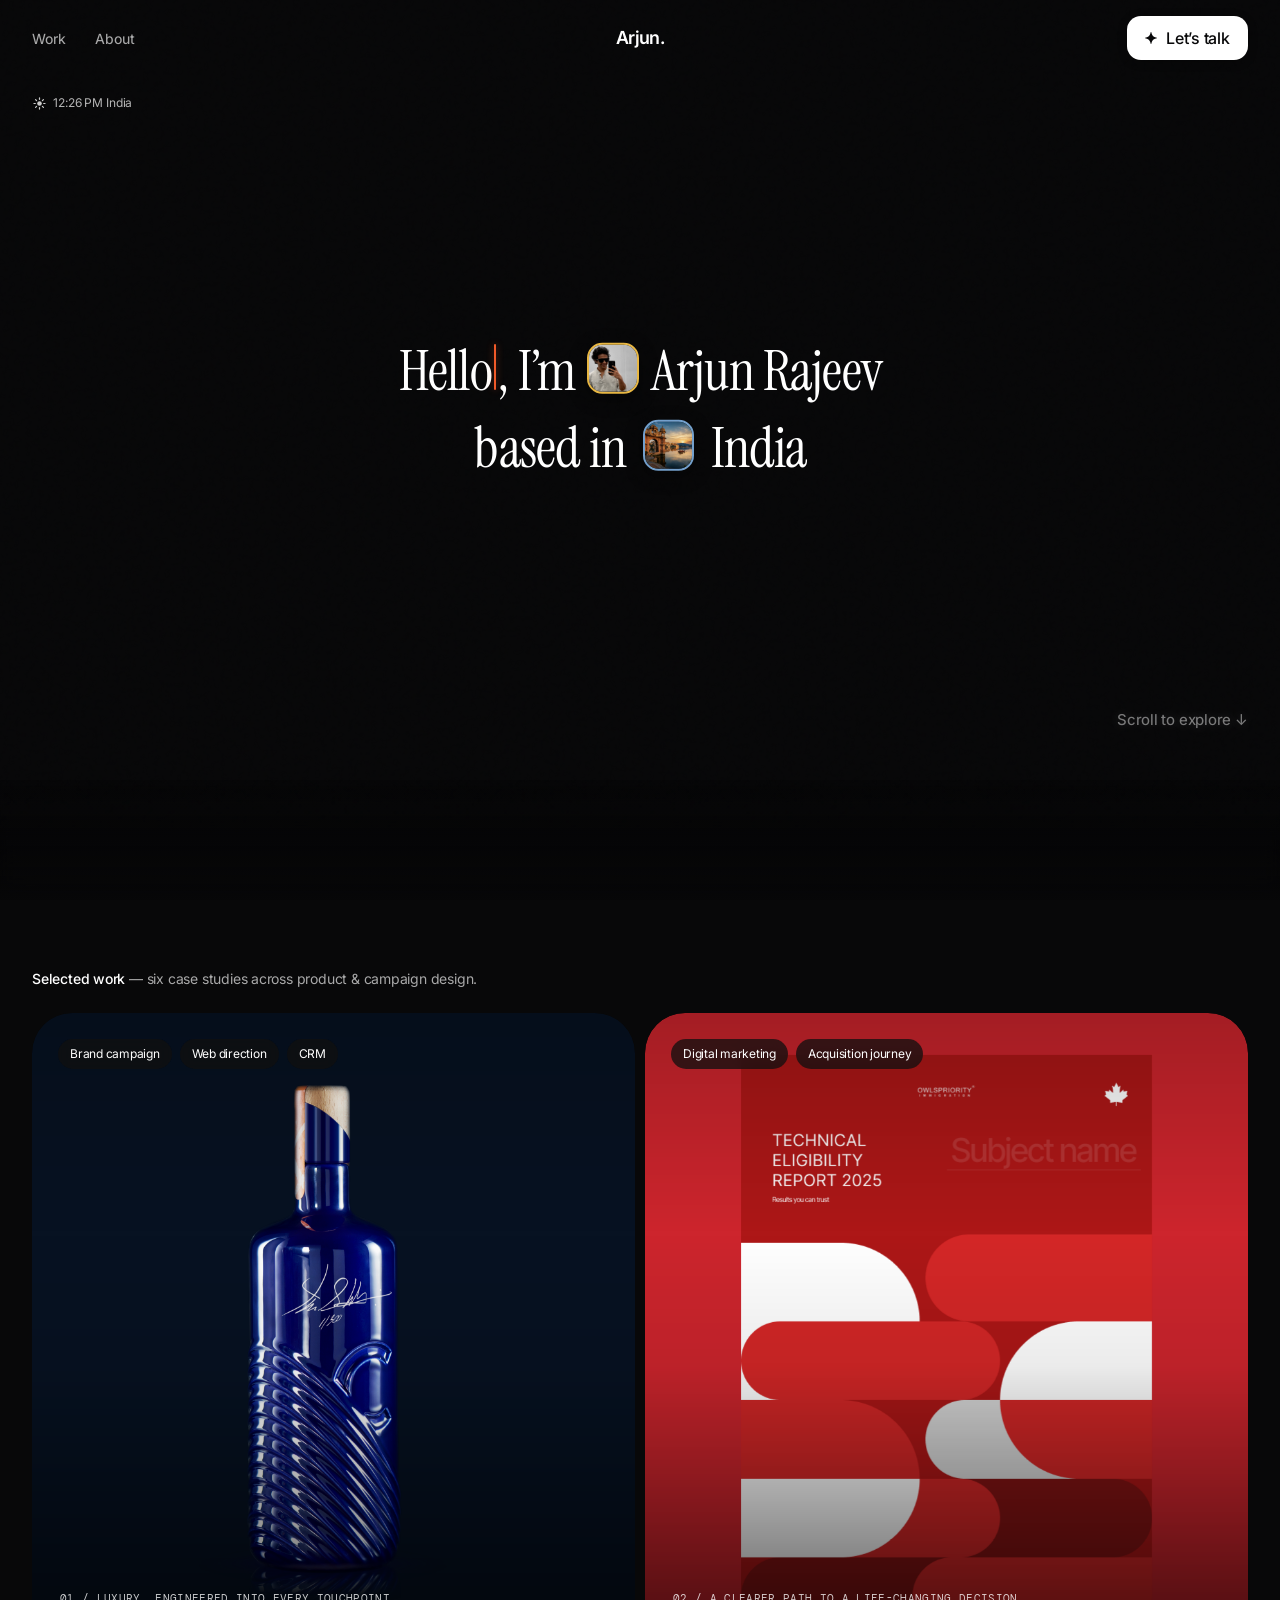
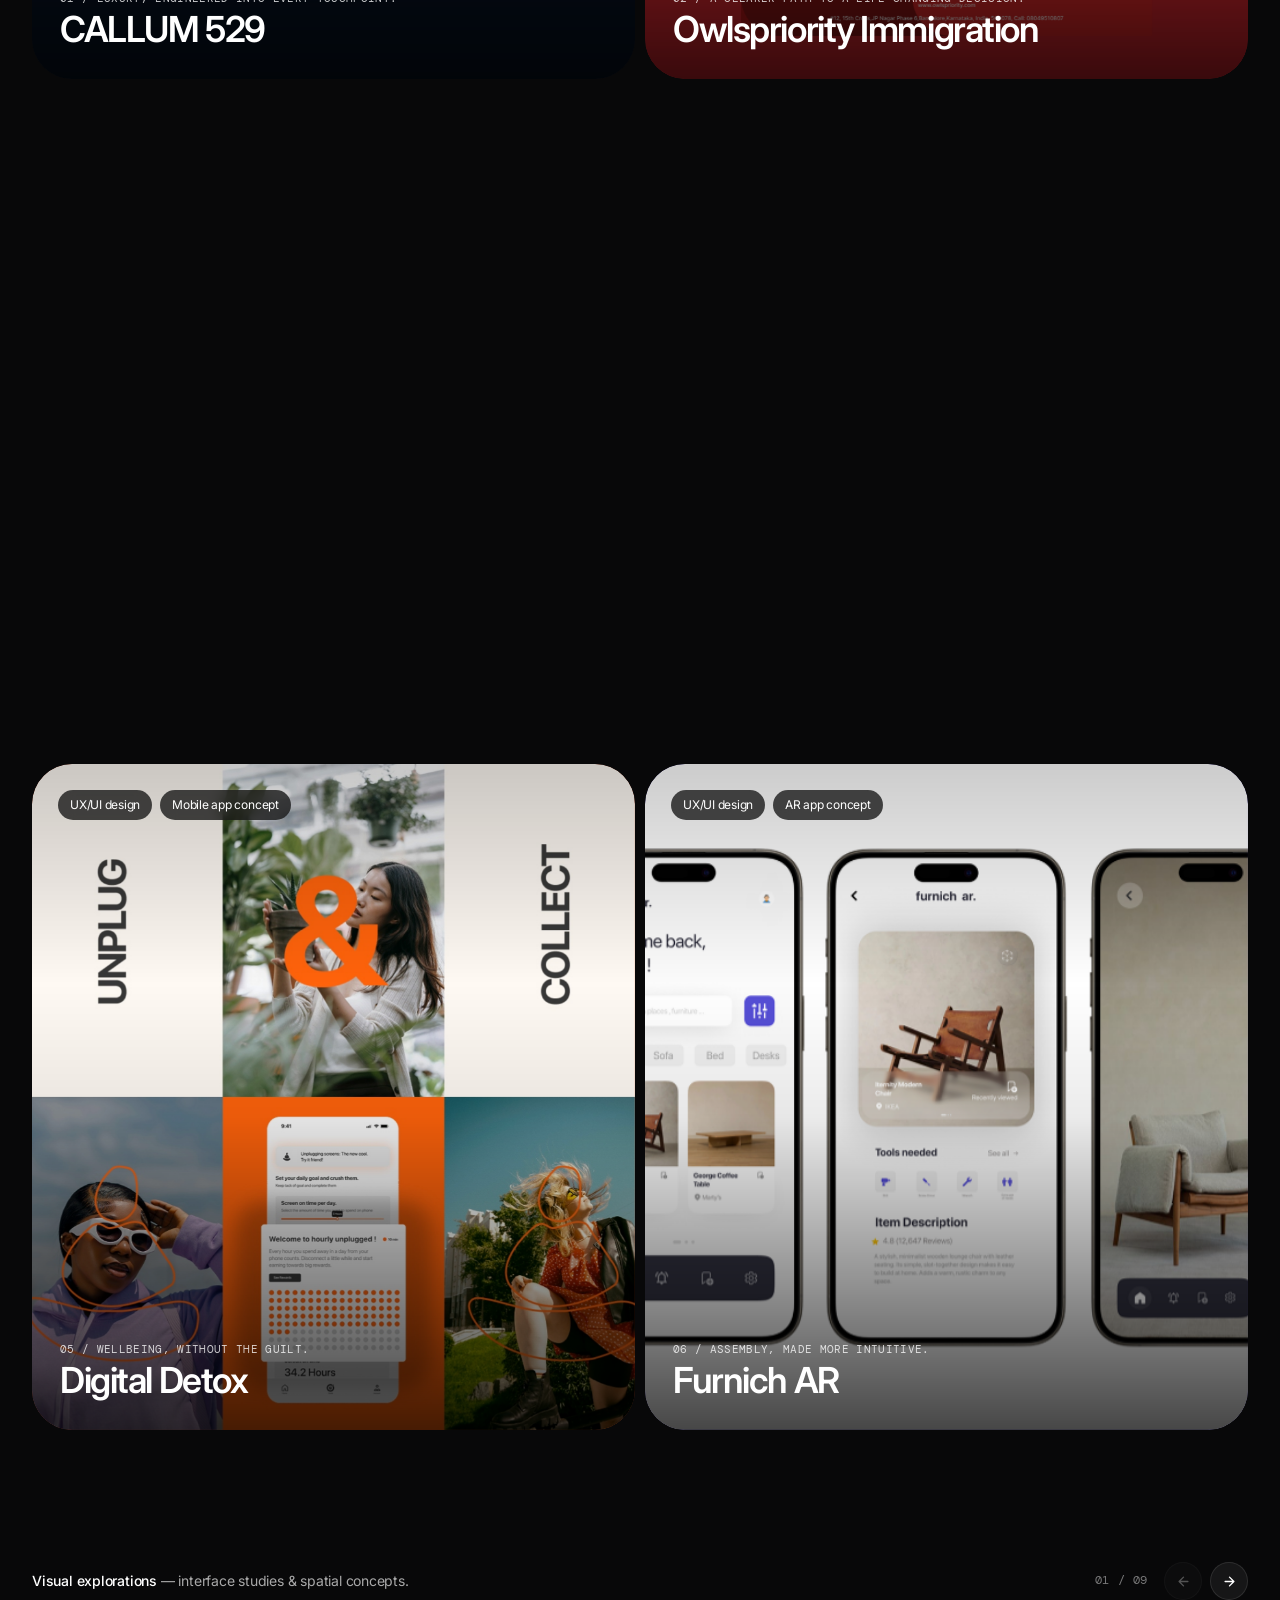
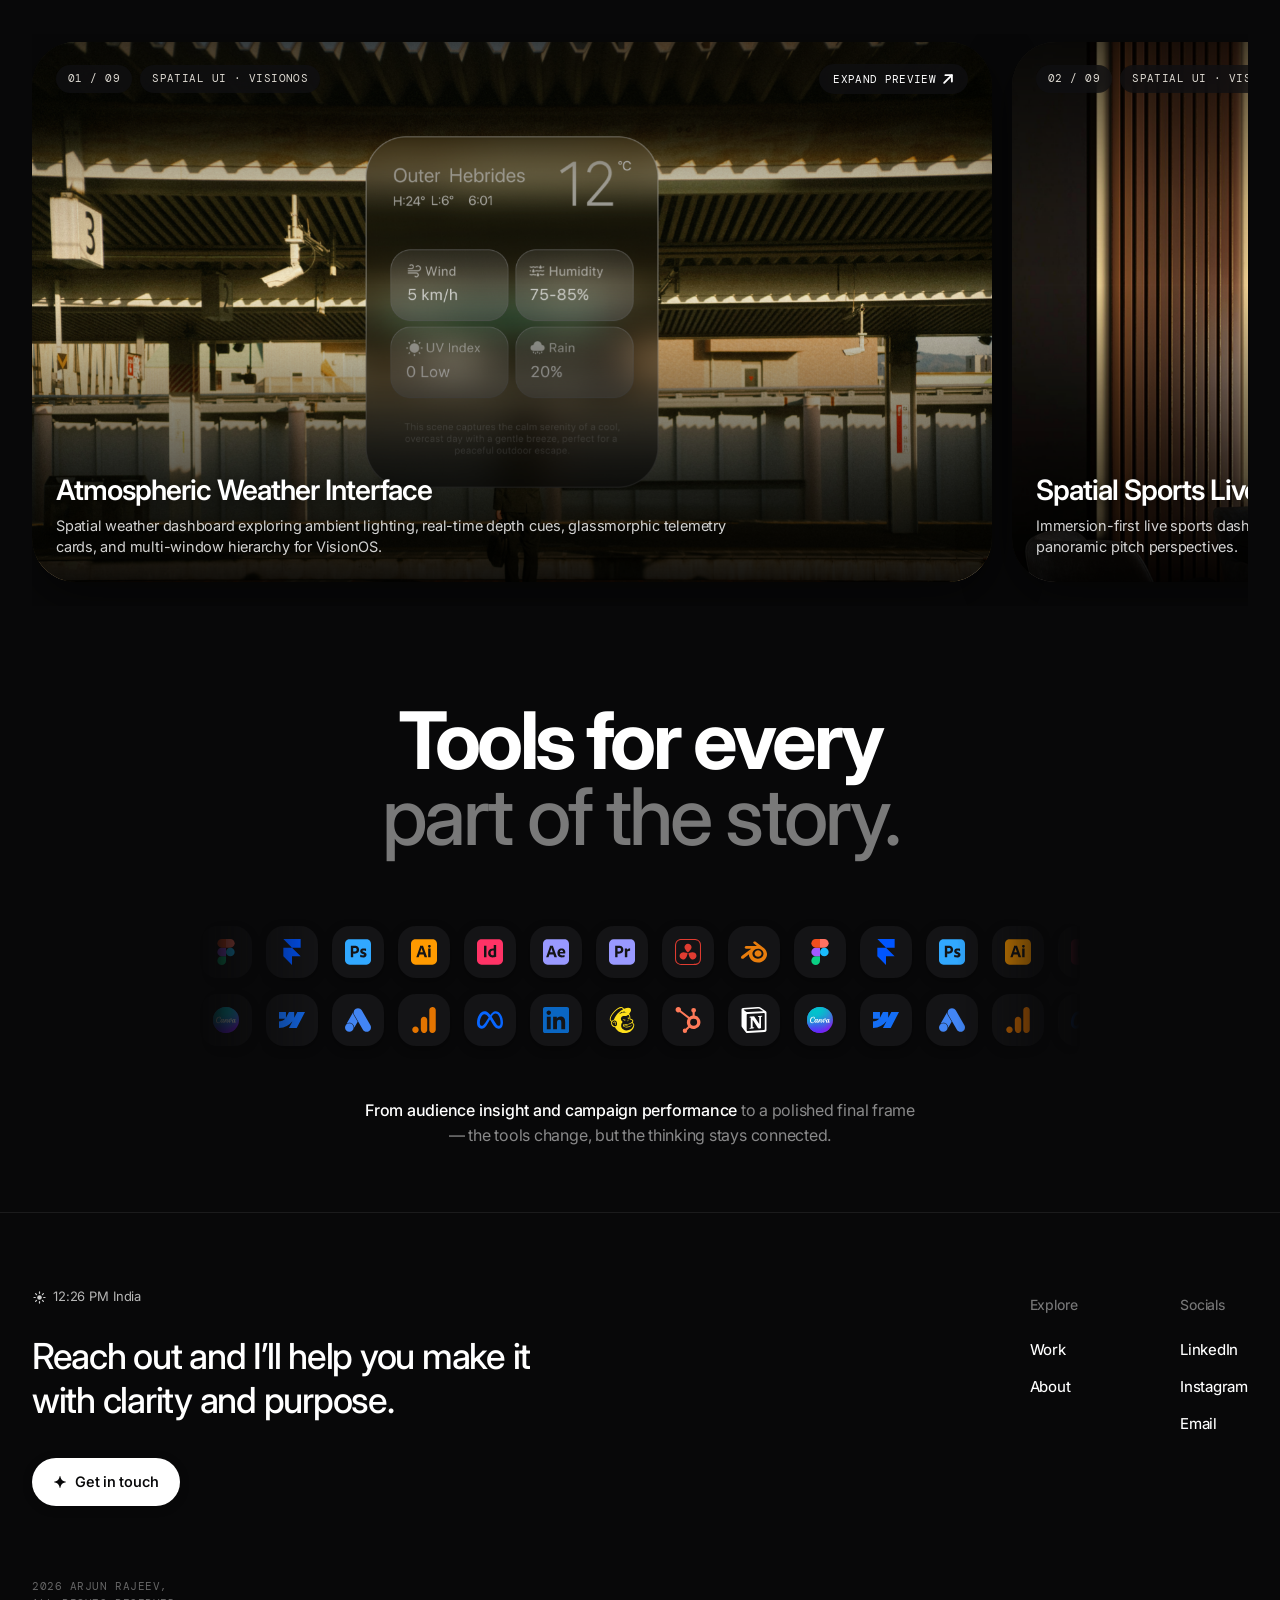
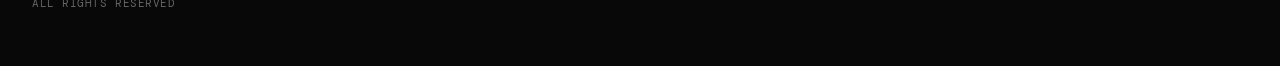
==== commit aa5b836b: "feat: mobile layout optimizations, midu-style drawer menu, and footer reordering" ====
--- a/index.html
+++ b/index.html
@@ -12,8 +12,8 @@
     <link rel="apple-touch-icon" sizes="180x180" href="apple-touch-icon.png" />
     <link rel="preconnect" href="https://fonts.googleapis.com" />
     <link rel="preconnect" href="https://fonts.gstatic.com" crossorigin />
-    <link href="https://fonts.googleapis.com/css2?family=DM+Mono:ital,wght@0,400;0,500;1,400&family=Instrument+Serif:ital@0;1&family=Inter:wght@300;400;500;600;700;800&display=swap" rel="stylesheet" />
-    <link rel="stylesheet" href="styles.css?v=56" />
+    <link href="https://fonts.googleapis.com/css2?family=DM+Mono:ital,wght@0,400;0,500;1,400&family=Instrument+Serif:ital@0;1&family=Inter:wght@300;400;500;600;700;800&family=Noto+Serif+Devanagari:wght@400;500&family=Noto+Serif+SC:wght@400;500&family=Noto+Serif+Thai:wght@400;500&display=swap" rel="stylesheet" />
+    <link rel="stylesheet" href="styles.css?v=81" />
 
     <!-- Vercel Web Analytics -->
     <script>
@@ -38,6 +38,15 @@
         <a class="wordmark" href="#top">Arjun.</a>
       </div>
       <div class="nav-right">
+        <button class="nav-menu-btn" aria-label="Open menu" aria-expanded="false">
+          <svg class="nav-menu-icon" width="14" height="14" viewBox="0 0 16 16" fill="none" stroke="currentColor" stroke-width="2" stroke-linecap="round" stroke-linejoin="round" aria-hidden="true">
+            <rect x="2" y="2" width="4.5" height="4.5" rx="1"/>
+            <rect x="9.5" y="2" width="4.5" height="4.5" rx="1"/>
+            <rect x="2" y="9.5" width="4.5" height="4.5" rx="1"/>
+            <rect x="9.5" y="9.5" width="4.5" height="4.5" rx="1"/>
+          </svg>
+          <span>Menu</span>
+        </button>
         <a class="nav-contact" href="mailto:arjunrajeev.ar@gmail.com"><span class="btn-star-wrap"><svg class="btn-star" width="12" height="12" viewBox="0 0 12 12" fill="currentColor" aria-hidden="true"><path d="M 11.762 5.697 L 10.043 5.205 C 8.469 4.762 7.238 3.531 6.795 1.958 L 6.302 0.238 C 6.252 0.115 6.132 0.035 5.999 0.035 C 5.866 0.035 5.747 0.115 5.696 0.238 L 5.205 1.958 C 4.762 3.531 3.531 4.762 1.958 5.205 L 0.238 5.697 C 0.102 5.735 0.009 5.859 0.009 6 C 0.009 6.141 0.102 6.265 0.238 6.303 L 1.957 6.794 C 3.531 7.238 4.761 8.468 5.204 10.042 L 5.696 11.762 C 5.735 11.897 5.858 11.99 5.999 11.99 C 6.14 11.99 6.264 11.897 6.302 11.762 L 6.794 10.043 C 7.237 8.469 8.467 7.238 10.041 6.795 L 11.761 6.303 C 11.896 6.265 11.99 6.141 11.99 6 C 11.99 5.859 11.896 5.735 11.761 5.697 Z"/></svg></span><span class="btn-text">Let’s talk</span></a>
       </div>
     </header>
@@ -66,7 +75,7 @@
         <h1 class="hero-editorial-title">
           <span class="line-mask">
             <span class="line-inner hero-line">
-              Hey, I’m
+              <span class="hero-intro-phrase"><span class="hero-greeting-text" id="hero-greeting">Hello</span><span class="hero-cursor" id="hero-cursor" aria-hidden="true"></span>, I’m</span>
               <a href="about.html" class="hero-badge-wrap" aria-label="About Arjun Rajeev">
                 <span class="hero-badge hero-badge--avatar">
                   <img src="assets/images/arjun-badge.jpg?v=2" alt="Arjun Rajeev" />
@@ -99,77 +108,276 @@
       </section>
 
       <section id="explorations" class="lab wrap" aria-labelledby="lab-head">
-        <div class="section-head" id="lab-head"><p><strong>Visual explorations</strong> — interface studies & spatial concepts.</p></div>
-        <div id="experiments-stack" class="experiments-stack"></div>
+        <div class="section-head exp-section-head" id="lab-head">
+          <p><strong>Visual explorations</strong> — interface studies & spatial concepts.</p>
+          <div class="exp-controls" aria-label="Explorations carousel controls">
+            <span class="exp-counter" id="exp-carousel-counter" aria-live="polite">01 / 09</span>
+            <div class="exp-nav-btns">
+              <button class="exp-nav-btn exp-nav-btn--prev" id="exp-prev-btn" aria-label="Previous exploration">
+                <svg width="15" height="15" viewBox="0 0 24 24" fill="none" stroke="currentColor" stroke-width="2.2" stroke-linecap="round" stroke-linejoin="round" aria-hidden="true"><path d="M19 12H5M12 19l-7-7 7-7"/></svg>
+              </button>
+              <button class="exp-nav-btn exp-nav-btn--next" id="exp-next-btn" aria-label="Next exploration">
+                <svg width="15" height="15" viewBox="0 0 24 24" fill="none" stroke="currentColor" stroke-width="2.2" stroke-linecap="round" stroke-linejoin="round" aria-hidden="true"><path d="M5 12h14M12 5l7 7-7 7"/></svg>
+              </button>
+            </div>
+          </div>
+        </div>
+        <div class="exp-carousel-wrapper">
+          <div id="experiments-stack" class="experiments-track" role="region" aria-label="Visual explorations swipe carousel" tabindex="0"></div>
+        </div>
       </section>
 
-      <section class="tools wrap" aria-labelledby="tools-title">
-        <h2 id="tools-title">Tools for every<br /><em>part of the story.</em></h2>
-        <div class="tools-marquee" aria-label="Design, marketing and creative tools">
+            <section class="tools" aria-labelledby="tools-title">
+        <div class="tools-header wrap">
+          <h2 id="tools-title">Tools for every<br /><em>part of the story.</em></h2>
+        </div>
+                <div class="tools-marquee" aria-label="Design, marketing and creative tools">
           <div class="tools-row tools-row--1">
             <div class="tools-track">
-              <div class="tool" aria-label="Figma"><img src="assets/icons/figma.svg" alt="Figma" /><span>Figma</span></div>
-              <div class="tool" aria-label="Framer"><img src="assets/icons/framer.svg" alt="Framer" /><span>Framer</span></div>
-              <div class="tool" aria-label="Photoshop"><img src="assets/icons/photoshop.svg" alt="Photoshop" /><span>Photoshop</span></div>
-              <div class="tool" aria-label="Illustrator"><img src="assets/icons/illustrator.svg" alt="Illustrator" /><span>Illustrator</span></div>
-              <div class="tool" aria-label="InDesign"><img src="assets/icons/indesign.svg" alt="InDesign" /><span>InDesign</span></div>
-              <div class="tool" aria-label="After Effects"><img src="assets/icons/aftereffects.svg" alt="After Effects" /><span>After Effects</span></div>
-              <div class="tool" aria-label="Premiere Pro"><img src="assets/icons/premierepro.svg" alt="Premiere Pro" /><span>Premiere Pro</span></div>
-              <div class="tool" aria-label="DaVinci Resolve"><img src="assets/icons/davinciresolve.svg" alt="DaVinci Resolve" /><span>DaVinci Resolve</span></div>
-              <div class="tool" aria-label="Blender"><img src="assets/icons/blender.svg" alt="Blender" /><span>Blender</span></div>
+              <div class="tools-group">
+                <div class="tool" aria-label="Figma"><img src="assets/icons/figma.svg" alt="Figma" /><span>Figma</span></div>
+                <div class="tool" aria-label="Framer"><img src="assets/icons/framer.svg" alt="Framer" /><span>Framer</span></div>
+                <div class="tool" aria-label="Photoshop"><img src="assets/icons/photoshop.svg" alt="Photoshop" /><span>Photoshop</span></div>
+                <div class="tool" aria-label="Illustrator"><img src="assets/icons/illustrator.svg" alt="Illustrator" /><span>Illustrator</span></div>
+                <div class="tool" aria-label="InDesign"><img src="assets/icons/indesign.svg" alt="InDesign" /><span>InDesign</span></div>
+                <div class="tool" aria-label="After Effects"><img src="assets/icons/aftereffects.svg" alt="After Effects" /><span>After Effects</span></div>
+                <div class="tool" aria-label="Premiere Pro"><img src="assets/icons/premierepro.svg" alt="Premiere Pro" /><span>Premiere Pro</span></div>
+                <div class="tool" aria-label="DaVinci Resolve"><img src="assets/icons/davinciresolve.svg" alt="DaVinci Resolve" /><span>DaVinci Resolve</span></div>
+                <div class="tool" aria-label="Blender"><img src="assets/icons/blender.svg" alt="Blender" /><span>Blender</span></div>
+              </div>
+              <div class="tools-group" aria-hidden="true">
+                <div class="tool" aria-label="Figma"><img src="assets/icons/figma.svg" alt="Figma" /><span>Figma</span></div>
+                <div class="tool" aria-label="Framer"><img src="assets/icons/framer.svg" alt="Framer" /><span>Framer</span></div>
+                <div class="tool" aria-label="Photoshop"><img src="assets/icons/photoshop.svg" alt="Photoshop" /><span>Photoshop</span></div>
+                <div class="tool" aria-label="Illustrator"><img src="assets/icons/illustrator.svg" alt="Illustrator" /><span>Illustrator</span></div>
+                <div class="tool" aria-label="InDesign"><img src="assets/icons/indesign.svg" alt="InDesign" /><span>InDesign</span></div>
+                <div class="tool" aria-label="After Effects"><img src="assets/icons/aftereffects.svg" alt="After Effects" /><span>After Effects</span></div>
+                <div class="tool" aria-label="Premiere Pro"><img src="assets/icons/premierepro.svg" alt="Premiere Pro" /><span>Premiere Pro</span></div>
+                <div class="tool" aria-label="DaVinci Resolve"><img src="assets/icons/davinciresolve.svg" alt="DaVinci Resolve" /><span>DaVinci Resolve</span></div>
+                <div class="tool" aria-label="Blender"><img src="assets/icons/blender.svg" alt="Blender" /><span>Blender</span></div>
+              </div>
+              <div class="tools-group" aria-hidden="true">
+                <div class="tool" aria-label="Figma"><img src="assets/icons/figma.svg" alt="Figma" /><span>Figma</span></div>
+                <div class="tool" aria-label="Framer"><img src="assets/icons/framer.svg" alt="Framer" /><span>Framer</span></div>
+                <div class="tool" aria-label="Photoshop"><img src="assets/icons/photoshop.svg" alt="Photoshop" /><span>Photoshop</span></div>
+                <div class="tool" aria-label="Illustrator"><img src="assets/icons/illustrator.svg" alt="Illustrator" /><span>Illustrator</span></div>
+                <div class="tool" aria-label="InDesign"><img src="assets/icons/indesign.svg" alt="InDesign" /><span>InDesign</span></div>
+                <div class="tool" aria-label="After Effects"><img src="assets/icons/aftereffects.svg" alt="After Effects" /><span>After Effects</span></div>
+                <div class="tool" aria-label="Premiere Pro"><img src="assets/icons/premierepro.svg" alt="Premiere Pro" /><span>Premiere Pro</span></div>
+                <div class="tool" aria-label="DaVinci Resolve"><img src="assets/icons/davinciresolve.svg" alt="DaVinci Resolve" /><span>DaVinci Resolve</span></div>
+                <div class="tool" aria-label="Blender"><img src="assets/icons/blender.svg" alt="Blender" /><span>Blender</span></div>
+              </div>
+              <div class="tools-group" aria-hidden="true">
+                <div class="tool" aria-label="Figma"><img src="assets/icons/figma.svg" alt="Figma" /><span>Figma</span></div>
+                <div class="tool" aria-label="Framer"><img src="assets/icons/framer.svg" alt="Framer" /><span>Framer</span></div>
+                <div class="tool" aria-label="Photoshop"><img src="assets/icons/photoshop.svg" alt="Photoshop" /><span>Photoshop</span></div>
+                <div class="tool" aria-label="Illustrator"><img src="assets/icons/illustrator.svg" alt="Illustrator" /><span>Illustrator</span></div>
+                <div class="tool" aria-label="InDesign"><img src="assets/icons/indesign.svg" alt="InDesign" /><span>InDesign</span></div>
+                <div class="tool" aria-label="After Effects"><img src="assets/icons/aftereffects.svg" alt="After Effects" /><span>After Effects</span></div>
+                <div class="tool" aria-label="Premiere Pro"><img src="assets/icons/premierepro.svg" alt="Premiere Pro" /><span>Premiere Pro</span></div>
+                <div class="tool" aria-label="DaVinci Resolve"><img src="assets/icons/davinciresolve.svg" alt="DaVinci Resolve" /><span>DaVinci Resolve</span></div>
+                <div class="tool" aria-label="Blender"><img src="assets/icons/blender.svg" alt="Blender" /><span>Blender</span></div>
+              </div>
+              <div class="tools-group" aria-hidden="true">
+                <div class="tool" aria-label="Figma"><img src="assets/icons/figma.svg" alt="Figma" /><span>Figma</span></div>
+                <div class="tool" aria-label="Framer"><img src="assets/icons/framer.svg" alt="Framer" /><span>Framer</span></div>
+                <div class="tool" aria-label="Photoshop"><img src="assets/icons/photoshop.svg" alt="Photoshop" /><span>Photoshop</span></div>
+                <div class="tool" aria-label="Illustrator"><img src="assets/icons/illustrator.svg" alt="Illustrator" /><span>Illustrator</span></div>
+                <div class="tool" aria-label="InDesign"><img src="assets/icons/indesign.svg" alt="InDesign" /><span>InDesign</span></div>
+                <div class="tool" aria-label="After Effects"><img src="assets/icons/aftereffects.svg" alt="After Effects" /><span>After Effects</span></div>
+                <div class="tool" aria-label="Premiere Pro"><img src="assets/icons/premierepro.svg" alt="Premiere Pro" /><span>Premiere Pro</span></div>
+                <div class="tool" aria-label="DaVinci Resolve"><img src="assets/icons/davinciresolve.svg" alt="DaVinci Resolve" /><span>DaVinci Resolve</span></div>
+                <div class="tool" aria-label="Blender"><img src="assets/icons/blender.svg" alt="Blender" /><span>Blender</span></div>
+              </div>
+              <div class="tools-group" aria-hidden="true">
+                <div class="tool" aria-label="Figma"><img src="assets/icons/figma.svg" alt="Figma" /><span>Figma</span></div>
+                <div class="tool" aria-label="Framer"><img src="assets/icons/framer.svg" alt="Framer" /><span>Framer</span></div>
+                <div class="tool" aria-label="Photoshop"><img src="assets/icons/photoshop.svg" alt="Photoshop" /><span>Photoshop</span></div>
+                <div class="tool" aria-label="Illustrator"><img src="assets/icons/illustrator.svg" alt="Illustrator" /><span>Illustrator</span></div>
+                <div class="tool" aria-label="InDesign"><img src="assets/icons/indesign.svg" alt="InDesign" /><span>InDesign</span></div>
+                <div class="tool" aria-label="After Effects"><img src="assets/icons/aftereffects.svg" alt="After Effects" /><span>After Effects</span></div>
+                <div class="tool" aria-label="Premiere Pro"><img src="assets/icons/premierepro.svg" alt="Premiere Pro" /><span>Premiere Pro</span></div>
+                <div class="tool" aria-label="DaVinci Resolve"><img src="assets/icons/davinciresolve.svg" alt="DaVinci Resolve" /><span>DaVinci Resolve</span></div>
+                <div class="tool" aria-label="Blender"><img src="assets/icons/blender.svg" alt="Blender" /><span>Blender</span></div>
+              </div>
+              <div class="tools-group" aria-hidden="true">
+                <div class="tool" aria-label="Figma"><img src="assets/icons/figma.svg" alt="Figma" /><span>Figma</span></div>
+                <div class="tool" aria-label="Framer"><img src="assets/icons/framer.svg" alt="Framer" /><span>Framer</span></div>
+                <div class="tool" aria-label="Photoshop"><img src="assets/icons/photoshop.svg" alt="Photoshop" /><span>Photoshop</span></div>
+                <div class="tool" aria-label="Illustrator"><img src="assets/icons/illustrator.svg" alt="Illustrator" /><span>Illustrator</span></div>
+                <div class="tool" aria-label="InDesign"><img src="assets/icons/indesign.svg" alt="InDesign" /><span>InDesign</span></div>
+                <div class="tool" aria-label="After Effects"><img src="assets/icons/aftereffects.svg" alt="After Effects" /><span>After Effects</span></div>
+                <div class="tool" aria-label="Premiere Pro"><img src="assets/icons/premierepro.svg" alt="Premiere Pro" /><span>Premiere Pro</span></div>
+                <div class="tool" aria-label="DaVinci Resolve"><img src="assets/icons/davinciresolve.svg" alt="DaVinci Resolve" /><span>DaVinci Resolve</span></div>
+                <div class="tool" aria-label="Blender"><img src="assets/icons/blender.svg" alt="Blender" /><span>Blender</span></div>
+              </div>
+              <div class="tools-group" aria-hidden="true">
+                <div class="tool" aria-label="Figma"><img src="assets/icons/figma.svg" alt="Figma" /><span>Figma</span></div>
+                <div class="tool" aria-label="Framer"><img src="assets/icons/framer.svg" alt="Framer" /><span>Framer</span></div>
+                <div class="tool" aria-label="Photoshop"><img src="assets/icons/photoshop.svg" alt="Photoshop" /><span>Photoshop</span></div>
+                <div class="tool" aria-label="Illustrator"><img src="assets/icons/illustrator.svg" alt="Illustrator" /><span>Illustrator</span></div>
+                <div class="tool" aria-label="InDesign"><img src="assets/icons/indesign.svg" alt="InDesign" /><span>InDesign</span></div>
+                <div class="tool" aria-label="After Effects"><img src="assets/icons/aftereffects.svg" alt="After Effects" /><span>After Effects</span></div>
+                <div class="tool" aria-label="Premiere Pro"><img src="assets/icons/premierepro.svg" alt="Premiere Pro" /><span>Premiere Pro</span></div>
+                <div class="tool" aria-label="DaVinci Resolve"><img src="assets/icons/davinciresolve.svg" alt="DaVinci Resolve" /><span>DaVinci Resolve</span></div>
+                <div class="tool" aria-label="Blender"><img src="assets/icons/blender.svg" alt="Blender" /><span>Blender</span></div>
+              </div>
             </div>
           </div>
           <div class="tools-row tools-row--2">
             <div class="tools-track">
-              <div class="tool" aria-label="Canva"><img src="assets/icons/canva.svg" alt="Canva" /><span>Canva</span></div>
-              <div class="tool" aria-label="Webflow"><img src="assets/icons/webflow.svg" alt="Webflow" /><span>Webflow</span></div>
-              <div class="tool" aria-label="Google Ads"><img src="assets/icons/googleads.svg" alt="Google Ads" /><span>Google Ads</span></div>
-              <div class="tool" aria-label="Google Analytics"><img src="assets/icons/googleanalytics.svg" alt="Google Analytics" /><span>Google Analytics</span></div>
-              <div class="tool" aria-label="Meta Ads"><img src="assets/icons/meta.svg" alt="Meta Ads" /><span>Meta Ads</span></div>
-              <div class="tool" aria-label="LinkedIn Ads"><img src="assets/icons/linkedin.svg" alt="LinkedIn Ads" /><span>LinkedIn Ads</span></div>
-              <div class="tool" aria-label="Mailchimp"><img src="assets/icons/mailchimp.svg" alt="Mailchimp" /><span>Mailchimp</span></div>
-              <div class="tool" aria-label="HubSpot"><img src="assets/icons/hubspot.svg" alt="HubSpot" /><span>HubSpot</span></div>
-              <div class="tool" aria-label="Notion"><img src="assets/icons/notion.svg" alt="Notion" /><span>Notion</span></div>
+              <div class="tools-group">
+                <div class="tool" aria-label="Canva"><img src="assets/icons/canva.svg" alt="Canva" /><span>Canva</span></div>
+                <div class="tool" aria-label="Webflow"><img src="assets/icons/webflow.svg" alt="Webflow" /><span>Webflow</span></div>
+                <div class="tool" aria-label="Google Ads"><img src="assets/icons/googleads.svg" alt="Google Ads" /><span>Google Ads</span></div>
+                <div class="tool" aria-label="Google Analytics"><img src="assets/icons/googleanalytics.svg" alt="Google Analytics" /><span>Google Analytics</span></div>
+                <div class="tool" aria-label="Meta Ads"><img src="assets/icons/meta.svg" alt="Meta Ads" /><span>Meta Ads</span></div>
+                <div class="tool" aria-label="LinkedIn Ads"><img src="assets/icons/linkedin.svg" alt="LinkedIn Ads" /><span>LinkedIn Ads</span></div>
+                <div class="tool" aria-label="Mailchimp"><img src="assets/icons/mailchimp.svg" alt="Mailchimp" /><span>Mailchimp</span></div>
+                <div class="tool" aria-label="HubSpot"><img src="assets/icons/hubspot.svg" alt="HubSpot" /><span>HubSpot</span></div>
+                <div class="tool" aria-label="Notion"><img src="assets/icons/notion.svg" alt="Notion" /><span>Notion</span></div>
+              </div>
+              <div class="tools-group" aria-hidden="true">
+                <div class="tool" aria-label="Canva"><img src="assets/icons/canva.svg" alt="Canva" /><span>Canva</span></div>
+                <div class="tool" aria-label="Webflow"><img src="assets/icons/webflow.svg" alt="Webflow" /><span>Webflow</span></div>
+                <div class="tool" aria-label="Google Ads"><img src="assets/icons/googleads.svg" alt="Google Ads" /><span>Google Ads</span></div>
+                <div class="tool" aria-label="Google Analytics"><img src="assets/icons/googleanalytics.svg" alt="Google Analytics" /><span>Google Analytics</span></div>
+                <div class="tool" aria-label="Meta Ads"><img src="assets/icons/meta.svg" alt="Meta Ads" /><span>Meta Ads</span></div>
+                <div class="tool" aria-label="LinkedIn Ads"><img src="assets/icons/linkedin.svg" alt="LinkedIn Ads" /><span>LinkedIn Ads</span></div>
+                <div class="tool" aria-label="Mailchimp"><img src="assets/icons/mailchimp.svg" alt="Mailchimp" /><span>Mailchimp</span></div>
+                <div class="tool" aria-label="HubSpot"><img src="assets/icons/hubspot.svg" alt="HubSpot" /><span>HubSpot</span></div>
+                <div class="tool" aria-label="Notion"><img src="assets/icons/notion.svg" alt="Notion" /><span>Notion</span></div>
+              </div>
+              <div class="tools-group" aria-hidden="true">
+                <div class="tool" aria-label="Canva"><img src="assets/icons/canva.svg" alt="Canva" /><span>Canva</span></div>
+                <div class="tool" aria-label="Webflow"><img src="assets/icons/webflow.svg" alt="Webflow" /><span>Webflow</span></div>
+                <div class="tool" aria-label="Google Ads"><img src="assets/icons/googleads.svg" alt="Google Ads" /><span>Google Ads</span></div>
+                <div class="tool" aria-label="Google Analytics"><img src="assets/icons/googleanalytics.svg" alt="Google Analytics" /><span>Google Analytics</span></div>
+                <div class="tool" aria-label="Meta Ads"><img src="assets/icons/meta.svg" alt="Meta Ads" /><span>Meta Ads</span></div>
+                <div class="tool" aria-label="LinkedIn Ads"><img src="assets/icons/linkedin.svg" alt="LinkedIn Ads" /><span>LinkedIn Ads</span></div>
+                <div class="tool" aria-label="Mailchimp"><img src="assets/icons/mailchimp.svg" alt="Mailchimp" /><span>Mailchimp</span></div>
+                <div class="tool" aria-label="HubSpot"><img src="assets/icons/hubspot.svg" alt="HubSpot" /><span>HubSpot</span></div>
+                <div class="tool" aria-label="Notion"><img src="assets/icons/notion.svg" alt="Notion" /><span>Notion</span></div>
+              </div>
+              <div class="tools-group" aria-hidden="true">
+                <div class="tool" aria-label="Canva"><img src="assets/icons/canva.svg" alt="Canva" /><span>Canva</span></div>
+                <div class="tool" aria-label="Webflow"><img src="assets/icons/webflow.svg" alt="Webflow" /><span>Webflow</span></div>
+                <div class="tool" aria-label="Google Ads"><img src="assets/icons/googleads.svg" alt="Google Ads" /><span>Google Ads</span></div>
+                <div class="tool" aria-label="Google Analytics"><img src="assets/icons/googleanalytics.svg" alt="Google Analytics" /><span>Google Analytics</span></div>
+                <div class="tool" aria-label="Meta Ads"><img src="assets/icons/meta.svg" alt="Meta Ads" /><span>Meta Ads</span></div>
+                <div class="tool" aria-label="LinkedIn Ads"><img src="assets/icons/linkedin.svg" alt="LinkedIn Ads" /><span>LinkedIn Ads</span></div>
+                <div class="tool" aria-label="Mailchimp"><img src="assets/icons/mailchimp.svg" alt="Mailchimp" /><span>Mailchimp</span></div>
+                <div class="tool" aria-label="HubSpot"><img src="assets/icons/hubspot.svg" alt="HubSpot" /><span>HubSpot</span></div>
+                <div class="tool" aria-label="Notion"><img src="assets/icons/notion.svg" alt="Notion" /><span>Notion</span></div>
+              </div>
+              <div class="tools-group" aria-hidden="true">
+                <div class="tool" aria-label="Canva"><img src="assets/icons/canva.svg" alt="Canva" /><span>Canva</span></div>
+                <div class="tool" aria-label="Webflow"><img src="assets/icons/webflow.svg" alt="Webflow" /><span>Webflow</span></div>
+                <div class="tool" aria-label="Google Ads"><img src="assets/icons/googleads.svg" alt="Google Ads" /><span>Google Ads</span></div>
+                <div class="tool" aria-label="Google Analytics"><img src="assets/icons/googleanalytics.svg" alt="Google Analytics" /><span>Google Analytics</span></div>
+                <div class="tool" aria-label="Meta Ads"><img src="assets/icons/meta.svg" alt="Meta Ads" /><span>Meta Ads</span></div>
+                <div class="tool" aria-label="LinkedIn Ads"><img src="assets/icons/linkedin.svg" alt="LinkedIn Ads" /><span>LinkedIn Ads</span></div>
+                <div class="tool" aria-label="Mailchimp"><img src="assets/icons/mailchimp.svg" alt="Mailchimp" /><span>Mailchimp</span></div>
+                <div class="tool" aria-label="HubSpot"><img src="assets/icons/hubspot.svg" alt="HubSpot" /><span>HubSpot</span></div>
+                <div class="tool" aria-label="Notion"><img src="assets/icons/notion.svg" alt="Notion" /><span>Notion</span></div>
+              </div>
+              <div class="tools-group" aria-hidden="true">
+                <div class="tool" aria-label="Canva"><img src="assets/icons/canva.svg" alt="Canva" /><span>Canva</span></div>
+                <div class="tool" aria-label="Webflow"><img src="assets/icons/webflow.svg" alt="Webflow" /><span>Webflow</span></div>
+                <div class="tool" aria-label="Google Ads"><img src="assets/icons/googleads.svg" alt="Google Ads" /><span>Google Ads</span></div>
+                <div class="tool" aria-label="Google Analytics"><img src="assets/icons/googleanalytics.svg" alt="Google Analytics" /><span>Google Analytics</span></div>
+                <div class="tool" aria-label="Meta Ads"><img src="assets/icons/meta.svg" alt="Meta Ads" /><span>Meta Ads</span></div>
+                <div class="tool" aria-label="LinkedIn Ads"><img src="assets/icons/linkedin.svg" alt="LinkedIn Ads" /><span>LinkedIn Ads</span></div>
+                <div class="tool" aria-label="Mailchimp"><img src="assets/icons/mailchimp.svg" alt="Mailchimp" /><span>Mailchimp</span></div>
+                <div class="tool" aria-label="HubSpot"><img src="assets/icons/hubspot.svg" alt="HubSpot" /><span>HubSpot</span></div>
+                <div class="tool" aria-label="Notion"><img src="assets/icons/notion.svg" alt="Notion" /><span>Notion</span></div>
+              </div>
+              <div class="tools-group" aria-hidden="true">
+                <div class="tool" aria-label="Canva"><img src="assets/icons/canva.svg" alt="Canva" /><span>Canva</span></div>
+                <div class="tool" aria-label="Webflow"><img src="assets/icons/webflow.svg" alt="Webflow" /><span>Webflow</span></div>
+                <div class="tool" aria-label="Google Ads"><img src="assets/icons/googleads.svg" alt="Google Ads" /><span>Google Ads</span></div>
+                <div class="tool" aria-label="Google Analytics"><img src="assets/icons/googleanalytics.svg" alt="Google Analytics" /><span>Google Analytics</span></div>
+                <div class="tool" aria-label="Meta Ads"><img src="assets/icons/meta.svg" alt="Meta Ads" /><span>Meta Ads</span></div>
+                <div class="tool" aria-label="LinkedIn Ads"><img src="assets/icons/linkedin.svg" alt="LinkedIn Ads" /><span>LinkedIn Ads</span></div>
+                <div class="tool" aria-label="Mailchimp"><img src="assets/icons/mailchimp.svg" alt="Mailchimp" /><span>Mailchimp</span></div>
+                <div class="tool" aria-label="HubSpot"><img src="assets/icons/hubspot.svg" alt="HubSpot" /><span>HubSpot</span></div>
+                <div class="tool" aria-label="Notion"><img src="assets/icons/notion.svg" alt="Notion" /><span>Notion</span></div>
+              </div>
+              <div class="tools-group" aria-hidden="true">
+                <div class="tool" aria-label="Canva"><img src="assets/icons/canva.svg" alt="Canva" /><span>Canva</span></div>
+                <div class="tool" aria-label="Webflow"><img src="assets/icons/webflow.svg" alt="Webflow" /><span>Webflow</span></div>
+                <div class="tool" aria-label="Google Ads"><img src="assets/icons/googleads.svg" alt="Google Ads" /><span>Google Ads</span></div>
+                <div class="tool" aria-label="Google Analytics"><img src="assets/icons/googleanalytics.svg" alt="Google Analytics" /><span>Google Analytics</span></div>
+                <div class="tool" aria-label="Meta Ads"><img src="assets/icons/meta.svg" alt="Meta Ads" /><span>Meta Ads</span></div>
+                <div class="tool" aria-label="LinkedIn Ads"><img src="assets/icons/linkedin.svg" alt="LinkedIn Ads" /><span>LinkedIn Ads</span></div>
+                <div class="tool" aria-label="Mailchimp"><img src="assets/icons/mailchimp.svg" alt="Mailchimp" /><span>Mailchimp</span></div>
+                <div class="tool" aria-label="HubSpot"><img src="assets/icons/hubspot.svg" alt="HubSpot" /><span>HubSpot</span></div>
+                <div class="tool" aria-label="Notion"><img src="assets/icons/notion.svg" alt="Notion" /><span>Notion</span></div>
+              </div>
             </div>
           </div>
         </div>
-        <p class="tools-note"><strong>From audience insight and campaign performance</strong> to a polished final frame — the tools change, but the thinking stays connected.</p>
+        <div class="tools-footer wrap">
+          <p class="tools-note"><strong>From audience insight and campaign performance</strong> to a polished final frame — the tools change, but the thinking stays connected.</p>
+        </div>
       </section>
 
-      <section id="contact" class="contact wrap">
-        <h2 class="masked-heading">
-          <span class="line-mask"><span class="line-inner">Let’s make something</span></span>
-          <span class="line-mask"><span class="line-inner"><em>worth noticing.</em></span></span>
-        </h2>
-        <a class="contact-button" href="mailto:arjunrajeev.ar@gmail.com"><span class="btn-star-wrap"><svg class="btn-star" width="13" height="13" viewBox="0 0 12 12" fill="currentColor" aria-hidden="true"><path d="M 11.762 5.697 L 10.043 5.205 C 8.469 4.762 7.238 3.531 6.795 1.958 L 6.302 0.238 C 6.252 0.115 6.132 0.035 5.999 0.035 C 5.866 0.035 5.747 0.115 5.696 0.238 L 5.205 1.958 C 4.762 3.531 3.531 4.762 1.958 5.205 L 0.238 5.697 C 0.102 5.735 0.009 5.859 0.009 6 C 0.009 6.141 0.102 6.265 0.238 6.303 L 1.957 6.794 C 3.531 7.238 4.761 8.468 5.204 10.042 L 5.696 11.762 C 5.735 11.897 5.858 11.99 5.999 11.99 C 6.14 11.99 6.264 11.897 6.302 11.762 L 6.794 10.043 C 7.237 8.469 8.467 7.238 10.041 6.795 L 11.761 6.303 C 11.896 6.265 11.99 6.141 11.99 6 C 11.99 5.859 11.896 5.735 11.761 5.697 Z"/></svg></span><span class="btn-text">Start a conversation</span></a>
-      </section>
       </div>
     </main>
-    <footer class="wrap">
-      <span>© 2026 Arjun Rajeev</span>
-      <div class="footer-socials" aria-label="Social profiles and email">
-        <a class="footer-icon" href="https://www.linkedin.com/in/arjunrajeev17/" target="_blank" rel="noopener noreferrer" aria-label="LinkedIn profile" title="LinkedIn">
-          <svg width="17" height="17" viewBox="0 0 24 24" fill="none" stroke="currentColor" stroke-width="1.8" stroke-linecap="round" stroke-linejoin="round" aria-hidden="true">
-            <path d="M16 8a6 6 0 0 1 6 6v7h-4v-7a2 2 0 0 0-2-2 2 2 0 0 0-2 2v7h-4v-7a6 6 0 0 1 6-6z"/>
-            <rect width="4" height="12" x="2" y="9"/>
-            <circle cx="4" cy="4" r="2"/>
-          </svg>
-        </a>
-        <a class="footer-icon" href="https://www.instagram.com/arjunrajeevl/" target="_blank" rel="noopener noreferrer" aria-label="Instagram profile" title="Instagram">
-          <svg width="17" height="17" viewBox="0 0 24 24" fill="none" stroke="currentColor" stroke-width="1.8" stroke-linecap="round" stroke-linejoin="round" aria-hidden="true">
-            <rect width="20" height="20" x="2" y="2" rx="5" ry="5"/>
-            <path d="M16 11.37A4 4 0 1 1 12.63 8 4 4 0 0 1 16 11.37z"/>
-            <line x1="17.5" x2="17.51" y1="6.5" y2="6.5"/>
-          </svg>
-        </a>
-        <a class="footer-icon" href="mailto:arjunrajeev.ar@gmail.com" aria-label="Send email to arjunrajeev.ar@gmail.com" title="Email">
-          <svg width="17" height="17" viewBox="0 0 24 24" fill="none" stroke="currentColor" stroke-width="1.8" stroke-linecap="round" stroke-linejoin="round" aria-hidden="true">
-            <rect width="20" height="16" x="2" y="4" rx="2"/>
-            <path d="m22 7-8.97 5.7a1.94 1.94 0 0 1-2.06 0L2 7"/>
-          </svg>
-        </a>
-      </div>
-      <a href="#top" class="back-to-top">Back to top <svg width="12" height="12" viewBox="0 0 24 24" fill="none" stroke="currentColor" stroke-width="2.2" stroke-linecap="round" stroke-linejoin="round" aria-hidden="true"><path d="M12 19V5M5 12l7-7 7 7"/></svg></a>
+    <footer class="site-footer" id="contact">
+      <div class="footer-inner wrap">
+        <!-- Left Side: Time, Headline, CTA & Copyright -->
+        <div class="footer-left">
+          <div class="hero-time footer-hero-time" aria-label="Current time in India">
+            <span class="hero-time-icon" aria-hidden="true">
+              <svg width="15" height="15" viewBox="0 0 16 16" fill="none" stroke="currentColor" stroke-width="1.5" stroke-linecap="round" stroke-linejoin="round">
+                <circle cx="8" cy="8" r="2.8" fill="currentColor" stroke="none"/>
+                <line x1="8" y1="1.2" x2="8" y2="2.8"/>
+                <line x1="8" y1="13.2" x2="8" y2="14.8"/>
+                <line x1="1.2" y1="8" x2="2.8" y2="8"/>
+                <line x1="13.2" y1="8" x2="14.8" y2="8"/>
+                <line x1="3.2" y1="3.2" x2="4.4" y2="4.4"/>
+                <line x1="11.6" y1="11.6" x2="12.8" y2="12.8"/>
+                <line x1="3.2" y1="12.8" x2="4.4" y2="11.6"/>
+                <line x1="11.6" y1="4.4" x2="12.8" y2="3.2"/>
+              </svg>
+            </span>
+            <span class="hero-time-val">--:-- India</span>
+          </div>
+
+          <h3 class="footer-statement">
+            <span class="footer-line">Reach out and I’ll help you make it </span><br class="footer-br" /><span class="footer-line">with clarity and purpose.</span>
+          </h3>
+
+          <div class="footer-cta-wrap">
+            <a class="footer-cta-btn" href="mailto:arjunrajeev.ar@gmail.com"><span class="btn-star-wrap"><svg class="btn-star" width="12" height="12" viewBox="0 0 12 12" fill="currentColor" aria-hidden="true"><path d="M 11.762 5.697 L 10.043 5.205 C 8.469 4.762 7.238 3.531 6.795 1.958 L 6.302 0.238 C 6.252 0.115 6.132 0.035 5.999 0.035 C 5.866 0.035 5.747 0.115 5.696 0.238 L 5.205 1.958 C 4.762 3.531 3.531 4.762 1.958 5.205 L 0.238 5.697 C 0.102 5.735 0.009 5.859 0.009 6 C 0.009 6.141 0.102 6.265 0.238 6.303 L 1.957 6.794 C 3.531 7.238 4.761 8.468 5.204 10.042 L 5.696 11.762 C 5.735 11.897 5.858 11.99 5.999 11.99 C 6.14 11.99 6.264 11.897 6.302 11.762 L 6.794 10.043 C 7.237 8.469 8.467 7.238 10.041 6.795 L 11.761 6.303 C 11.896 6.265 11.99 6.141 11.99 6 C 11.99 5.859 11.896 5.735 11.761 5.697 Z"/></svg></span><span class="btn-text">Get in touch</span></a>
+          </div>
+
+          <div class="footer-copyright">
+            2026 ARJUN RAJEEV,<br />ALL RIGHTS RESERVED
+          </div>
+        </div>
+
+        <!-- Right Side: Explore & Socials Columns -->
+        <div class="footer-right">
+          <div class="footer-nav-col">
+            <span class="footer-col-label">Explore</span>
+            <ul class="footer-nav-list">
+              <li><a href="index.html#work">Work</a></li>
+              <li><a href="about.html">About</a></li>
+            </ul>
+          </div>
+
+          <div class="footer-nav-col">
+            <span class="footer-col-label">Socials</span>
+            <ul class="footer-nav-list">
+              <li><a href="https://www.linkedin.com/in/arjunrajeev17/" target="_blank" rel="noopener noreferrer">LinkedIn</a></li>
+              <li><a href="https://www.instagram.com/arjunrajeevl/" target="_blank" rel="noopener noreferrer">Instagram</a></li>
+              <li><a href="mailto:arjunrajeev.ar@gmail.com">Email</a></li>
+            </ul>
+          </div>
+        </div>
+      </div>
     </footer>
     <div class="edge-blur-bottom" aria-hidden="true">
       <div class="edge-blur-layer edge-blur-layer--1"></div>
@@ -201,6 +409,59 @@
         </div>
       </div>
     </dialog>
-    <script src="script.js?v=28"></script>
+    <script src="script.js?v=40"></script>
+      <!-- Mobile Fullscreen Menu Overlay (Midu-style) -->
+    <div class="mobile-menu-overlay" id="mobile-menu-overlay" aria-modal="true" role="dialog">
+      <div class="mobile-menu-header">
+        <a class="mobile-menu-wordmark" href="index.html">Arjun.</a>
+        <button class="mobile-menu-close-btn" aria-label="Close menu">
+          <svg width="12" height="12" viewBox="0 0 24 24" fill="none" stroke="currentColor" stroke-width="2.5" stroke-linecap="round" stroke-linejoin="round" aria-hidden="true">
+            <path d="M18 6L6 18M6 6l12 12"/>
+          </svg>
+          <span>Close</span>
+        </button>
+      </div>
+
+      <div class="mobile-menu-body">
+        <div class="mobile-menu-card">
+          <ul class="mobile-menu-links">
+            <li class="mobile-menu-item">
+              <a class="mobile-menu-link" href="index.html">
+                <span class="mobile-menu-link-title">Home</span>
+                <span class="mobile-menu-thumb"><img src="assets/images/craft-badge.png" alt="Home badge" loading="lazy" /></span>
+              </a>
+            </li>
+            <li class="mobile-menu-item">
+              <a class="mobile-menu-link" href="index.html#work">
+                <span class="mobile-menu-link-title">Work</span>
+                <span class="mobile-menu-thumb"><img src="assets/menu/detox_thumb.jpg" alt="Work preview" loading="lazy" /></span>
+              </a>
+            </li>
+            <li class="mobile-menu-item">
+              <a class="mobile-menu-link" href="about.html">
+                <span class="mobile-menu-link-title">About</span>
+                <span class="mobile-menu-thumb"><img src="assets/images/arjun-badge.jpg" alt="About Arjun" loading="lazy" /></span>
+              </a>
+            </li>
+          </ul>
+
+          <div class="mobile-menu-footer-block">
+            <div class="mobile-menu-socials">
+              <span class="mobile-menu-socials-label">Social media</span>
+              <a href="https://www.linkedin.com/in/arjunrajeev17/" target="_blank" rel="noopener noreferrer">LinkedIn</a>
+              <a href="https://www.instagram.com/arjunrajeevl/" target="_blank" rel="noopener noreferrer">Instagram</a>
+              <a href="mailto:arjunrajeev.ar@gmail.com">Email</a>
+            </div>
+
+            <a class="mobile-menu-cta" href="mailto:arjunrajeev.ar@gmail.com">
+              <svg width="12" height="12" viewBox="0 0 12 12" fill="currentColor" aria-hidden="true">
+                <path d="M 11.762 5.697 L 10.043 5.205 C 8.469 4.762 7.238 3.531 6.795 1.958 L 6.302 0.238 C 6.252 0.115 6.132 0.035 5.999 0.035 C 5.866 0.035 5.747 0.115 5.696 0.238 L 5.205 1.958 C 4.762 3.531 3.531 4.762 1.958 5.205 L 0.238 5.697 C 0.102 5.735 0.009 5.859 0.009 6 C 0.009 6.141 0.102 6.265 0.238 6.303 L 1.957 6.794 C 3.531 7.238 4.761 8.468 5.204 10.042 L 5.696 11.762 C 5.735 11.897 5.858 11.99 5.999 11.99 C 6.14 11.99 6.264 11.897 6.302 11.762 L 6.794 10.043 C 7.237 8.469 8.467 7.238 10.041 6.795 L 11.761 6.303 C 11.896 6.265 11.99 6.141 11.99 6 C 11.99 5.859 11.896 5.735 11.761 5.697 Z"/>
+              </svg>
+              <span>Get in touch</span>
+            </a>
+          </div>
+        </div>
+      </div>
+    </div>
   </body>
 </html>
--- a/styles.css
+++ b/styles.css
@@ -1,4 +1,4 @@
-:root{--ink:#f4f2ee;--paper:#080809;--line:transparent;--orange:#f15a29;--muted:#9c958c;--ease-out-quint:cubic-bezier(0.16,1,0.3,1);--ease-text:cubic-bezier(0.22,1,0.36,1);--duration-fast:250ms;--duration-normal:350ms;--duration-enter:1200ms;--duration-text:3200ms;--stagger-text:550ms;--duration-eyebrow:2200ms;--duration-highlight:2400ms}*{box-sizing:border-box}html{scroll-behavior:smooth;scroll-padding-top:90px;color-scheme:dark}::selection{background:var(--orange);color:#fff}::-moz-selection{background:var(--orange);color:#fff}body{margin:0;background:var(--paper);color:var(--ink);font-family:"Inter",-apple-system,BlinkMacSystemFont,"Segoe UI",Roboto,sans-serif;font-size:16px;line-height:1.5;letter-spacing:-0.015em;-webkit-font-smoothing:antialiased;-moz-osx-font-smoothing:grayscale}.noise{position:fixed;inset:0;pointer-events:none;opacity:.045;z-index:20;background-image:url("data:image/svg+xml,%3Csvg viewBox='0 0 180 180' xmlns='http://www.w3.org/2000/svg'%3E%3Cfilter id='n'%3E%3CfeTurbulence type='fractalNoise' baseFrequency='.9' numOctaves='3' stitchTiles='stitch'/%3E%3C/filter%3E%3Crect width='100%25' height='100%25' filter='url(%23n)' opacity='.14'/%3E%3C/svg%3E")}a{color:inherit;text-decoration:none}.wrap{width:min(1320px,calc(100% - 64px));margin-inline:auto}.nav{height:104px;display:flex;justify-content:space-between;align-items:center;border-bottom:none}.wordmark{font-family:"Inter",-apple-system,BlinkMacSystemFont,sans-serif;font-size:18px;font-weight:600;letter-spacing:-0.035em}.nav nav{display:flex;align-items:center;gap:30px;font-size:14px}.nav-contact{padding:12px 18px;border:none;background:#ffffff;color:#080809;border-radius:14px;transition:all .2s}.nav-contact:hover{background:#f0f0f2;color:#080809}.nav-contact span{padding-left:0}.eyebrow{font:11px/1.2 "DM Mono",monospace;letter-spacing:.06em;text-transform:uppercase;margin:0;color:var(--muted)}.hero{position:sticky;top:76px;z-index:1;min-height:calc(100vh - 76px);min-height:calc(100dvh - 76px);padding:clamp(28px,4.5vh,44px) 0 clamp(40px,6vh,60px);display:flex;flex-direction:column;align-items:center;justify-content:center;box-sizing:border-box;will-change:transform,opacity;transform-origin:center center}.hero h1{font-family:"Inter",-apple-system,BlinkMacSystemFont,sans-serif;font-size:clamp(3.6rem,8.2vw,8rem);line-height:.94;letter-spacing:-.045em;font-weight:700;margin:34px 0 0;color:#fff}.hero em,h2 em,.hero .dim,h2 .dim{font-family:inherit;font-style:normal;font-weight:500;color:rgba(255,255,255,.46);letter-spacing:-.04em}.hero-bottom{margin-top:clamp(32px,5vh,52px);display:flex;justify-content:center;align-items:center;width:100%}.hero-bottom p{max-width:380px;line-height:1.48;font-size:17px;letter-spacing:-0.015em;margin:0;color:rgba(255,255,255,.52)}.hero-bottom p strong{font-weight:500;color:#fff}.section-head{padding:24px 0;border-top:none;display:flex;justify-content:flex-start;font-size:14px;line-height:1.45;letter-spacing:-0.015em;color:rgba(255,255,255,.6)}.section-head p{margin:0;text-align:left;color:rgba(255,255,255,.65)}.section-head strong{font-weight:500;color:#fff}.projects{display:grid;grid-template-columns:repeat(12,1fr);gap:28px}.project{grid-column:span 6;cursor:pointer;margin-bottom:56px}.project:nth-child(3n){grid-column:3/span 8}.project-image{position:relative;overflow:hidden;background:#141416;aspect-ratio:1.29}.project-image img{width:100%;height:100%;object-fit:cover;display:block}.project-image:after{content:"View case study";position:absolute;inset:auto 14px 14px auto;padding:10px 13px;border-radius:20px;background:#fff;color:#111;font:10px "DM Mono",monospace;opacity:0;transform:translateY(8px);transition:.25s}.project:hover .project-image:after{opacity:1;transform:none}.project-meta{display:flex;justify-content:space-between;padding-top:12px;gap:12px}.project h3{font-size:22px;letter-spacing:-.04em;margin:0 0 4px;font-weight:600}.project p,.project-meta span{font-size:13px;color:var(--muted);margin:0}.contact h2{font-family:"Inter",-apple-system,BlinkMacSystemFont,sans-serif;font-size:clamp(3rem,6.2vw,6rem);line-height:.96;letter-spacing:-.045em;font-weight:700;margin:28px 0 36px;color:#fff}.capabilities{margin-top:44px;display:flex;gap:9px;flex-wrap:wrap}.capabilities span{font:11px "DM Mono",monospace;border:none;background:rgba(255,255,255,.07);color:#dedad2;padding:10px 14px;border-radius:6px}.lab{padding-bottom:120px}.contact{padding:94px 0 120px;border-top:none}.contact h2{margin-bottom:48px}.contact-button{background:var(--orange);color:#fff;display:inline-flex;gap:58px;padding:17px 20px;border-radius:18px;font-size:15px;transition:.2s}.contact-button:hover{transform:none;box-shadow:0 6px 18px rgba(241,90,41,.32)}footer{height:80px;border-top:none;display:flex;align-items:center;justify-content:space-between;color:var(--muted);font:11px "DM Mono",monospace}footer a[href="#top"]:hover{color:#fff}dialog{width:min(1180px,100vw);height:100dvh;max-height:none;margin:0 0 0 auto;padding:0;border:0;color:var(--ink);background:#0c0c0e;overflow:auto}dialog::backdrop{background:rgba(0,0,0,.78);backdrop-filter:blur(8px)}.close{position:sticky;float:right;top:18px;margin:18px 22px -70px 0;z-index:2;width:46px;height:46px;border:none;border-radius:50%;background:#1d1d21;color:white;cursor:pointer;display:inline-flex;align-items:center;justify-content:center;padding:0;transition:background .2s,transform .15s}.close svg{display:block;width:18px;height:18px}.close:hover{background:#292930;transform:scale(1.05)}.case-hero{min-height:650px;padding:100px 7.5% 48px;color:white;background:var(--case,#181818);display:flex;flex-direction:column}.case-hero .eyebrow{opacity:.75}.case-hero h1{font-family:"Inter",-apple-system,BlinkMacSystemFont,sans-serif;font-size:clamp(3.4rem,7.5vw,6.4rem);line-height:.94;letter-spacing:-.045em;font-weight:700;margin:36px 0 18px;max-width:800px;color:#fff}.case-hero>p{font-size:18px;line-height:1.48;letter-spacing:-0.018em;max-width:590px;margin:0;color:rgba(255,255,255,.85)}.case-hero img{width:100%;max-height:460px;object-fit:cover;object-position:center;margin-top:auto;padding-top:55px}.case-body{padding:70px 7.5%;background:#0c0c0e;color:var(--ink)}.case-intro{display:grid;grid-template-columns:1fr 2fr;gap:65px;margin-bottom:90px}.case-intro p{font-size:21px;line-height:1.45;margin:0;color:#dedad2}.case-body h2{font-family:"Inter",-apple-system,BlinkMacSystemFont,sans-serif;font-size:32px;letter-spacing:-.035em;line-height:1.15;margin:0 0 15px;color:#fff;font-weight:600}.case-body h3{font-family:"Inter",-apple-system,BlinkMacSystemFont,sans-serif;font-size:19px;letter-spacing:-.025em;margin:35px 0 9px;color:#fff;font-weight:600}.case-body p,.case-body li{font-size:16px;line-height:1.6;letter-spacing:-0.015em;color:rgba(255,255,255,.65)}.case-body ul{padding-left:20px}.case-sections{max-width:660px;margin-left:auto}.case-gallery{padding:18px 0 60px;display:grid;grid-template-columns:repeat(2,1fr);gap:16px}.case-gallery figure{margin:0;background:#141417;border:none;border-radius:8px;min-height:240px;overflow:hidden;display:flex;align-items:center;justify-content:center}.case-gallery figure:first-child{grid-column:span 2}.case-gallery img{max-width:100%;width:100%;height:100%;object-fit:contain;display:block}.case-gallery figure:first-child img{object-fit:cover}.outcome{margin-top:72px;padding:28px;border-left:3px solid var(--accent,#f15a29);background:#151518;border-radius:0 8px 8px 0;color:#fff}.outcome p{margin:0;font-size:18px;color:#dedad2}.reveal{animation:rise .7s both}@keyframes rise{from{opacity:0;transform:translateY(17px)}to{opacity:1;transform:none}}@media(max-width:700px){.wrap{width:min(100% - 36px,1320px)}.nav{height:60px}.hero{top:64px;min-height:calc(100vh - 64px);min-height:calc(100dvh - 64px);padding:24px 0 36px}.hero h1{font-size:16vw}.projects{display:block}.project,.project:nth-child(3n){margin-bottom:40px}.project h3{font-size:20px}.section-head{padding-top:15px}.lab{padding-bottom:70px}.contact{padding:70px 0 80px}.case-hero{min-height:540px;padding:90px 28px 30px}.case-body{padding:52px 28px}.case-intro{display:block;margin-bottom:50px}.case-intro .eyebrow{margin-bottom:18px}.case-sections{margin:0}.case-gallery{grid-template-columns:1fr;gap:12px}.case-gallery figure:first-child{grid-column:span 1}.case-hero img{padding-top:35px}.hero-bottom p{font-size:15px}.scroll-explore{font-size:14px;flex:0 0 auto}footer{height:auto;padding:24px 0;gap:12px;flex-wrap:wrap}}
+:root{--ink:#f4f2ee;--paper:#080809;--line:transparent;--orange:#f15a29;--muted:#9c958c;--ease-out-quint:cubic-bezier(0.16,1,0.3,1);--ease-text:cubic-bezier(0.22,1,0.36,1);--duration-fast:250ms;--duration-normal:350ms;--duration-enter:1200ms;--duration-text:3200ms;--stagger-text:550ms;--duration-eyebrow:2200ms;--duration-highlight:2400ms}*{box-sizing:border-box}html{scroll-behavior:smooth;scroll-padding-top:90px;color-scheme:dark}::selection{background:var(--orange);color:#fff}::-moz-selection{background:var(--orange);color:#fff}body{margin:0;background:var(--paper);color:var(--ink);font-family:"Inter",-apple-system,BlinkMacSystemFont,"Segoe UI",Roboto,sans-serif;font-size:16px;line-height:1.5;letter-spacing:-0.015em;-webkit-font-smoothing:antialiased;-moz-osx-font-smoothing:grayscale}.noise{position:fixed;inset:0;pointer-events:none;opacity:.045;z-index:20;background-image:url("data:image/svg+xml,%3Csvg viewBox='0 0 180 180' xmlns='http://www.w3.org/2000/svg'%3E%3Cfilter id='n'%3E%3CfeTurbulence type='fractalNoise' baseFrequency='.9' numOctaves='3' stitchTiles='stitch'/%3E%3C/filter%3E%3Crect width='100%25' height='100%25' filter='url(%23n)' opacity='.14'/%3E%3C/svg%3E")}a{color:inherit;text-decoration:none}.wrap{width:min(1320px,calc(100% - 64px));margin-inline:auto}.nav{height:104px;display:flex;justify-content:space-between;align-items:center;border-bottom:none}.wordmark{font-family:"Inter",-apple-system,BlinkMacSystemFont,sans-serif;font-size:18px;font-weight:600;letter-spacing:-0.035em}.nav nav{display:flex;align-items:center;gap:30px;font-size:14px}.nav-contact{padding:12px 18px;border:none;background:#ffffff;color:#080809;border-radius:14px;transition:all .2s}.nav-contact:hover{background:#f0f0f2;color:#080809}.nav-contact span{padding-left:0}.eyebrow{font:11px/1.2 "DM Mono",monospace;letter-spacing:.06em;text-transform:uppercase;margin:0;color:var(--muted)}.hero{position:sticky;top:76px;z-index:1;min-height:calc(100vh - 76px);min-height:calc(100dvh - 76px);padding:clamp(28px,4.5vh,44px) 0 clamp(40px,6vh,60px);display:flex;flex-direction:column;align-items:center;justify-content:center;box-sizing:border-box;will-change:transform,opacity;transform-origin:center center}.hero h1{font-family:"Inter",-apple-system,BlinkMacSystemFont,sans-serif;font-size:clamp(3.6rem,8.2vw,8rem);line-height:.94;letter-spacing:-.045em;font-weight:700;margin:34px 0 0;color:#fff}.hero em,h2 em,.hero .dim,h2 .dim{font-family:inherit;font-style:normal;font-weight:500;color:rgba(255,255,255,.46);letter-spacing:-.04em}.hero-bottom{margin-top:clamp(32px,5vh,52px);display:flex;justify-content:center;align-items:center;width:100%}.hero-bottom p{max-width:380px;line-height:1.48;font-size:17px;letter-spacing:-0.015em;margin:0;color:rgba(255,255,255,.52)}.hero-bottom p strong{font-weight:500;color:#fff}.section-head{padding:24px 0;border-top:none;display:flex;justify-content:flex-start;font-size:14px;line-height:1.45;letter-spacing:-0.015em;color:rgba(255,255,255,.6)}.section-head p{margin:0;text-align:left;color:rgba(255,255,255,.65)}.section-head strong{font-weight:500;color:#fff}.projects{display:grid;grid-template-columns:repeat(12,1fr);gap:28px}.project{grid-column:span 6;cursor:pointer;margin-bottom:56px}.project:nth-child(3n){grid-column:3/span 8}.project-image{position:relative;overflow:hidden;background:#141416;aspect-ratio:1.29}.project-image img{width:100%;height:100%;object-fit:cover;display:block}.project-image:after{content:"View case study";position:absolute;inset:auto 14px 14px auto;padding:10px 13px;border-radius:20px;background:#fff;color:#111;font:10px "DM Mono",monospace;opacity:0;transform:translateY(8px);transition:.25s}.project:hover .project-image:after{opacity:1;transform:none}.project-meta{display:flex;justify-content:space-between;padding-top:12px;gap:12px}.project h3{font-size:22px;letter-spacing:-.04em;margin:0 0 4px;font-weight:600}.project p,.project-meta span{font-size:13px;color:var(--muted);margin:0}.contact h2{font-family:"Inter",-apple-system,BlinkMacSystemFont,sans-serif;font-size:clamp(3rem,6.2vw,6rem);line-height:.96;letter-spacing:-.045em;font-weight:700;margin:28px 0 36px;color:#fff}.capabilities{margin-top:44px;display:flex;gap:9px;flex-wrap:wrap}.capabilities span{font:11px "DM Mono",monospace;border:none;background:rgba(255,255,255,.07);color:#dedad2;padding:10px 14px;border-radius:6px}.lab{padding-bottom:120px}.contact{padding:94px 0 120px;border-top:none}.contact h2{margin-bottom:48px}.contact-button{background:var(--orange);color:#fff;display:inline-flex;gap:58px;padding:17px 20px;border-radius:18px;font-size:15px;transition:.2s}.contact-button:hover{transform:none;box-shadow:0 6px 18px rgba(241,90,41,.32)}footer:not(.site-footer){height:80px;border-top:none;display:flex;align-items:center;justify-content:space-between;color:var(--muted);font:11px "DM Mono",monospace}footer:not(.site-footer) a[href="#top"]:hover{color:#fff}dialog{width:min(1180px,100vw);height:100dvh;max-height:none;margin:0 0 0 auto;padding:0;border:0;color:var(--ink);background:#0c0c0e;overflow:auto}dialog::backdrop{background:rgba(0,0,0,.78);backdrop-filter:blur(8px)}.close{position:sticky;float:right;top:18px;margin:18px 22px -70px 0;z-index:2;width:46px;height:46px;border:none;border-radius:50%;background:#1d1d21;color:white;cursor:pointer;display:inline-flex;align-items:center;justify-content:center;padding:0;transition:background .2s,transform .15s}.close svg{display:block;width:18px;height:18px}.close:hover{background:#292930;transform:scale(1.05)}.case-hero{min-height:650px;padding:100px 7.5% 48px;color:white;background:var(--case,#181818);display:flex;flex-direction:column}.case-hero .eyebrow{opacity:.75}.case-hero h1{font-family:"Inter",-apple-system,BlinkMacSystemFont,sans-serif;font-size:clamp(3.4rem,7.5vw,6.4rem);line-height:.94;letter-spacing:-.045em;font-weight:700;margin:36px 0 18px;max-width:800px;color:#fff}.case-hero>p{font-size:18px;line-height:1.48;letter-spacing:-0.018em;max-width:590px;margin:0;color:rgba(255,255,255,.85)}.case-hero img{width:100%;max-height:460px;object-fit:cover;object-position:center;margin-top:auto;padding-top:55px}.case-body{padding:70px 7.5%;background:#0c0c0e;color:var(--ink)}.case-intro{display:grid;grid-template-columns:1fr 2fr;gap:65px;margin-bottom:90px}.case-intro p{font-size:21px;line-height:1.45;margin:0;color:#dedad2}.case-body h2{font-family:"Inter",-apple-system,BlinkMacSystemFont,sans-serif;font-size:32px;letter-spacing:-.035em;line-height:1.15;margin:0 0 15px;color:#fff;font-weight:600}.case-body h3{font-family:"Inter",-apple-system,BlinkMacSystemFont,sans-serif;font-size:19px;letter-spacing:-.025em;margin:35px 0 9px;color:#fff;font-weight:600}.case-body p,.case-body li{font-size:16px;line-height:1.6;letter-spacing:-0.015em;color:rgba(255,255,255,.65)}.case-body ul{padding-left:20px}.case-sections{max-width:660px;margin-left:auto}.case-gallery{padding:18px 0 60px;display:grid;grid-template-columns:repeat(2,1fr);gap:16px}.case-gallery figure{margin:0;background:#141417;border:none;border-radius:8px;min-height:240px;overflow:hidden;display:flex;align-items:center;justify-content:center}.case-gallery figure:first-child{grid-column:span 2}.case-gallery img{max-width:100%;width:100%;height:100%;object-fit:contain;display:block}.case-gallery figure:first-child img{object-fit:cover}.outcome{margin-top:72px;padding:28px;border-left:3px solid var(--accent,#f15a29);background:#151518;border-radius:0 8px 8px 0;color:#fff}.outcome p{margin:0;font-size:18px;color:#dedad2}.reveal{animation:rise .7s both}@keyframes rise{from{opacity:0;transform:translateY(17px)}to{opacity:1;transform:none}}@media(max-width:700px){.wrap{width:min(100% - 36px,1320px)}.nav{height:60px}.hero{top:64px;min-height:calc(100vh - 64px);min-height:calc(100dvh - 64px);padding:24px 0 36px}.hero h1{font-size:16vw}.projects{display:block}.project,.project:nth-child(3n){margin-bottom:40px}.project h3{font-size:20px}.section-head{padding-top:15px}.lab{padding-bottom:70px}.contact{padding:70px 0 80px}.case-hero{min-height:540px;padding:90px 28px 30px}.case-body{padding:52px 28px}.case-intro{display:block;margin-bottom:50px}.case-intro .eyebrow{margin-bottom:18px}.case-sections{margin:0}.case-gallery{grid-template-columns:1fr;gap:12px}.case-gallery figure:first-child{grid-column:span 1}.case-hero img{padding-top:35px}.hero-bottom p{font-size:15px}.scroll-explore{font-size:14px;flex:0 0 auto}footer:not(.site-footer){height:auto;padding:24px 0;gap:12px;flex-wrap:wrap}}
 
 /* Navigation: Fixed Full-Width Transparent Header */
 header.nav{position:fixed;top:0;left:0;right:0;width:100%;z-index:1000;height:76px;display:flex;justify-content:space-between;align-items:center;padding-inline:max(32px,calc((100% - 1320px)/2));background:transparent;backdrop-filter:none;-webkit-backdrop-filter:none;border:none;border-bottom:none;opacity:0;transform:translate3d(0,-16px,0);transition:opacity 1300ms cubic-bezier(0.16,1,0.3,1),transform 1300ms cubic-bezier(0.16,1,0.3,1),background var(--duration-normal) var(--ease-out-quint);will-change:opacity,transform}
@@ -12,27 +12,137 @@
 .wordmark:hover{opacity:.75}
 .nav-right{display:flex;align-items:center;justify-content:flex-end}
 main#top{padding-top:76px}
-@media(max-width:700px){
-  header.nav{height:60px !important;padding-inline:16px !important}
-  header.nav.nav-scrolled{height:60px !important}
-  .nav-left{display:flex !important;align-items:center !important;gap:14px !important}
-  .nav-left a{display:inline-flex !important;align-items:center !important;font-size:13px !important;font-weight:500 !important;color:rgba(255,255,255,0.72) !important;text-decoration:none !important;padding:6px 0 !important;transition:color 0.2s ease !important}
-  .nav-left a:hover,.nav-left a.active{color:#ffffff !important}
-  .nav-case-left{display:flex !important;gap:12px !important}
-  .nav-back-link{display:inline-flex !important;align-items:center !important;justify-content:center !important;width:32px !important;height:32px !important;border-radius:50% !important;background:rgba(255,255,255,0.1) !important;color:#ffffff !important;flex-shrink:0 !important;margin-right:2px !important;border:none !important}
-  .nav-back-link svg{display:block !important;width:14px !important;height:14px !important}
-  .nav-brand{position:absolute !important;left:50% !important;transform:translateX(-50%) !important}
-  .wordmark{font-size:17px !important}
-  .nav-contact{display:inline-flex !important;align-items:center !important;gap:6px !important;padding:6px 12px !important;font-size:12px !important;font-weight:500 !important;border-radius:999px !important;box-shadow:0 2px 8px rgba(0,0,0,0.2) !important;transform:none !important;min-height:unset !important}
-  .nav-contact .btn-star-wrap{width:10px !important;height:10px !important}
-  .nav-contact .btn-star{width:10px !important;height:10px !important}
-  .nav-contact .btn-text{font-size:12px !important;line-height:1 !important}
-  .contact-button{padding:13px 20px !important;font-size:14px !important;border-radius:15px !important;gap:10px !important}
-  body.about-theme-white .nav-left a{color:#55555c !important}
-  body.about-theme-white .nav-left a:hover,body.about-theme-white .nav-left a.active{color:#111116 !important}
-  body.about-theme-white .nav-back-link{background:rgba(0,0,0,0.06) !important;color:#111116 !important}
-  main#top{padding-top:60px !important}
-  html{scroll-padding-top:72px !important}
+/* Mobile Menu Trigger & Fullscreen Overlay */
+.nav-menu-btn {
+  display: none;
+}
+
+@media(max-width:768px){
+  .nav-menu-btn {
+    display: inline-flex !important;
+  }
+}
+
+@media(max-width:768px){
+  header.nav {
+    height: 62px !important;
+    padding-inline: 18px !important;
+    display: flex !important;
+    align-items: center !important;
+    justify-content: space-between !important;
+    background: rgba(8, 8, 9, 0.88) !important;
+    backdrop-filter: blur(20px) !important;
+    -webkit-backdrop-filter: blur(20px) !important;
+    border-bottom: 1px solid rgba(255, 255, 255, 0.08) !important;
+  }
+  header.nav.nav-scrolled {
+    height: 62px !important;
+    background: rgba(8, 8, 9, 0.94) !important;
+    backdrop-filter: blur(20px) !important;
+    -webkit-backdrop-filter: blur(20px) !important;
+    border-bottom: 1px solid rgba(255, 255, 255, 0.08) !important;
+  }
+  .nav-left {
+    display: none !important;
+  }
+  .nav-case-left {
+    display: flex !important;
+    align-items: center !important;
+    gap: 12px !important;
+  }
+  .nav-case-left a:not(.nav-back-link) {
+    display: none !important;
+  }
+  .nav-back-link {
+    display: inline-flex !important;
+    align-items: center !important;
+    justify-content: center !important;
+    width: 34px !important;
+    height: 34px !important;
+    border-radius: 50% !important;
+    background: rgba(255, 255, 255, 0.1) !important;
+    color: #ffffff !important;
+    flex-shrink: 0 !important;
+    border: none !important;
+  }
+  .nav-back-link svg {
+    display: block !important;
+    width: 14px !important;
+    height: 14px !important;
+  }
+  .nav-brand {
+    position: static !important;
+    transform: none !important;
+    display: flex !important;
+    align-items: center !important;
+  }
+  .wordmark {
+    font-size: 19px !important;
+    letter-spacing: -0.04em !important;
+  }
+  .nav-right {
+    display: flex !important;
+    align-items: center !important;
+    gap: 10px !important;
+  }
+  .nav-contact {
+    display: none !important;
+  }
+  .nav-menu-btn {
+    display: inline-flex !important;
+    align-items: center !important;
+    gap: 7px !important;
+    padding: 7px 14px !important;
+    background: rgba(255, 255, 255, 0.08) !important;
+    color: #ffffff !important;
+    border: 1px solid rgba(255, 255, 255, 0.1) !important;
+    border-radius: 999px !important;
+    font-family: "Inter", -apple-system, BlinkMacSystemFont, sans-serif !important;
+    font-size: 13px !important;
+    font-weight: 500 !important;
+    letter-spacing: -0.01em !important;
+    cursor: pointer !important;
+    backdrop-filter: blur(12px) !important;
+    -webkit-backdrop-filter: blur(12px) !important;
+    transition: background 0.2s ease, transform 0.15s ease !important;
+    user-select: none !important;
+    -webkit-tap-highlight-color: transparent !important;
+  }
+  .nav-menu-btn:active {
+    transform: scale(0.96) !important;
+  }
+  .nav-menu-icon {
+    display: block !important;
+    width: 13px !important;
+    height: 13px !important;
+    flex-shrink: 0 !important;
+  }
+  body.about-theme-white header.nav,
+  body.about-theme-white header.nav.nav-scrolled {
+    background: rgba(255, 255, 255, 0.94) !important;
+    border-bottom: 1px solid rgba(0, 0, 0, 0.08) !important;
+  }
+  body.about-theme-white .wordmark {
+    color: #111116 !important;
+  }
+  body.about-theme-white .nav-menu-btn {
+    background: rgba(0, 0, 0, 0.06) !important;
+    color: #111116 !important;
+    border: 1px solid rgba(0, 0, 0, 0.08) !important;
+  }
+  body.about-theme-white .nav-menu-icon {
+    stroke: #111116 !important;
+  }
+  body.about-theme-white .nav-back-link {
+    background: rgba(0, 0, 0, 0.06) !important;
+    color: #111116 !important;
+  }
+  main#top, .about-page-main {
+    padding-top: 62px !important;
+  }
+  html {
+    scroll-padding-top: 72px !important;
+  }
 }
 
 /* Hero: Eyebrow & Live India Time with Clockwise Rotating Sun */
@@ -114,7 +224,7 @@
 /* Editorial Instrument Serif Hero with Masked Line Wipe */
 .hero h1.hero-editorial-title,
 .hero-editorial-title {
-  font-family: "Instrument Serif", Georgia, serif !important;
+  font-family: "Instrument Serif", "Noto Serif SC", "Songti SC", "Noto Serif Devanagari", "Kohinoor Devanagari", "Noto Serif Thai", "Thonburi", Georgia, serif !important;
   font-size: clamp(2.3rem, 4.4vw, 4.4rem) !important;
   line-height: 1.2 !important;
   letter-spacing: -0.015em !important;
@@ -162,6 +272,48 @@
   transform: translate3d(0, 0, 0.001px);
   opacity: 1;
   transition-delay: 950ms;
+}
+
+/* Hero Dynamic Multilingual Greeting & Blinking Caret */
+.hero-intro-phrase {
+  display: inline-flex;
+  align-items: baseline;
+  white-space: nowrap;
+}
+
+.hero-greeting-text {
+  display: inline;
+}
+
+.hero-cursor {
+  display: inline-block;
+  width: 2.5px;
+  height: 0.82em;
+  background-color: var(--orange, #f15a29);
+  margin-left: 2px;
+  margin-right: 1px;
+  vertical-align: -0.04em;
+  border-radius: 1px;
+  box-shadow: 0 0 7px rgba(241, 90, 41, 0.45);
+  animation: heroCursorBlink 1s cubic-bezier(0.4, 0, 0.6, 1) infinite;
+  will-change: opacity;
+}
+
+.hero-cursor.is-typing {
+  animation: none;
+  opacity: 1;
+}
+
+@keyframes heroCursorBlink {
+  0%, 46% {
+    opacity: 1;
+  }
+  50%, 96% {
+    opacity: 0;
+  }
+  100% {
+    opacity: 1;
+  }
 }
 
 /* Hero Bottom & Scroll Prompt */
@@ -336,28 +488,33 @@
 .work{width:min(1680px,calc(100% - 64px));margin-bottom:clamp(90px,12vh,150px)}.work .section-head{width:min(1320px,100%);margin-inline:auto}.projects{display:grid;grid-template-columns:repeat(2,minmax(0,1fr));gap:10px}.project,.project:nth-child(3n){grid-column:auto;margin:0;min-width:0}.project-image{height:clamp(420px,52vw,780px);aspect-ratio:auto;background:var(--project-color);isolation:isolate}.project-image img{position:absolute;inset:0;width:100%;height:100%;object-fit:cover;object-position:center;mix-blend-mode:normal}.project--owls .project-image img,.project--mind .project-image img,.project--scotrail .project-image img{object-fit:contain;padding:7%}.project--furnich .project-image img,.project--detox .project-image img{object-fit:contain;padding:5%}.project-topline{position:absolute;z-index:2;top:26px;left:26px;right:26px;display:flex;gap:8px;flex-wrap:wrap}.project-topline span{padding:9px 12px;border-radius:999px;background:rgba(16,16,16,.76);color:#fff;backdrop-filter:blur(8px);font-size:12px;line-height:1}.project-shade{position:absolute;z-index:1;inset:0;background:linear-gradient(180deg,rgba(0,0,0,.2) 0%,transparent 33%,rgba(0,0,0,.08) 53%,rgba(0,0,0,.72) 100%);pointer-events:none}.project-meta{position:absolute;z-index:2;inset:auto 28px 26px;display:block;padding:0;color:#fff}.project-meta p{margin:0 0 7px;color:rgba(255,255,255,.78);font:11px "DM Mono",monospace;text-transform:uppercase;letter-spacing:.03em}.project h3{margin:0;color:#fff;font-family:"Inter",-apple-system,BlinkMacSystemFont,sans-serif;font-size:clamp(1.6rem,2.8vw,3.1rem);line-height:.96;letter-spacing:-.04em;font-weight:600}.project-image:after{display:none}@media(max-width:700px){.work{width:min(100% - 36px,1680px);margin-bottom:60px}.projects{display:block}.project,.project:nth-child(3n){margin-bottom:10px}.project-image{height:112vw;max-height:580px}.project-topline{top:16px;left:16px;right:16px}.project-topline span{font-size:10px;padding:8px 10px}.project-meta{inset:auto 18px 18px}.project h3{font-size:2rem}.project--owls .project-image img,.project--mind .project-image img,.project--scotrail .project-image img{padding:3%}}
 
 /* Toolset Dual-Track Marquee */
-.tools{position:relative;z-index:20;background:var(--paper);padding:100px 0 120px}
+.tools{position:relative;z-index:20;background:var(--paper);padding:48px 0 64px;width:100%;text-align:center;overflow:hidden}
 .contact{position:relative;z-index:20;background:var(--paper)}
-.tools h2{font-family:"Inter",-apple-system,BlinkMacSystemFont,sans-serif;font-size:clamp(3rem,6.2vw,6rem);line-height:.96;letter-spacing:-.045em;font-weight:700;margin:32px 0 44px;max-width:920px;color:#fff}
-.tools-marquee{position:relative;overflow:hidden;display:flex;flex-direction:column;gap:16px;margin:0 0 36px;padding:32px 0 12px;-webkit-mask-image:linear-gradient(to right,transparent 0%,black 8%,black 92%,transparent 100%);mask-image:linear-gradient(to right,transparent 0%,black 8%,black 92%,transparent 100%)}
+.tools-header{width:min(1320px,calc(100% - 64px));margin-inline:auto;text-align:center}
+.tools h2{font-family:"Inter",-apple-system,BlinkMacSystemFont,sans-serif;font-size:clamp(3rem,6.2vw,6rem);line-height:.96;letter-spacing:-.045em;font-weight:700;margin:0 auto 32px;max-width:920px;text-align:center;color:#fff}
+.tools-marquee{position:relative;overflow:hidden;width:100%;max-width:880px;margin:-16px auto 32px;display:flex;flex-direction:column;gap:16px;padding:56px 0 20px;-webkit-mask-image:linear-gradient(to right,transparent 0%,black 14%,black 86%,transparent 100%);mask-image:linear-gradient(to right,transparent 0%,black 14%,black 86%,transparent 100%)}
 .tools-row{overflow:visible;width:100%}
-.tools-track{display:flex;gap:14px;width:max-content;will-change:transform}
+.tools-track{display:flex;width:max-content;will-change:transform}
+.tools-group{display:flex;align-items:center;gap:14px;padding-right:14px;flex-shrink:0}
 .tools-track .tool{flex-shrink:0}
-.tools-row--1 .tools-track{-webkit-animation:marquee 30s linear infinite;animation:marquee 30s linear infinite}
-.tools-row--2 .tools-track{-webkit-animation:marquee 36s linear infinite reverse;animation:marquee 36s linear infinite reverse}
+.tools-row--1 .tools-track{-webkit-animation:toolsMarqueeLeft 18s linear infinite;animation:toolsMarqueeLeft 18s linear infinite}
+.tools-row--2 .tools-track{-webkit-animation:toolsMarqueeRight 18s linear infinite;animation:toolsMarqueeRight 18s linear infinite}
 .tools-marquee:hover .tools-track{-webkit-animation-play-state:paused;animation-play-state:paused}
-@-webkit-keyframes marquee{0%{-webkit-transform:translate3d(0,0,0);transform:translate3d(0,0,0)}100%{-webkit-transform:translate3d(-50%,0,0);transform:translate3d(-50%,0,0)}}
-@keyframes marquee{0%{-webkit-transform:translate3d(0,0,0);transform:translate3d(0,0,0)}100%{-webkit-transform:translate3d(-50%,0,0);transform:translate3d(-50%,0,0)}}
+@-webkit-keyframes toolsMarqueeLeft{0%{-webkit-transform:translate3d(0,0,0);transform:translate3d(0,0,0)}100%{-webkit-transform:translate3d(-12.5%,0,0);transform:translate3d(-12.5%,0,0)}}
+@keyframes toolsMarqueeLeft{0%{-webkit-transform:translate3d(0,0,0);transform:translate3d(0,0,0)}100%{-webkit-transform:translate3d(-12.5%,0,0);transform:translate3d(-12.5%,0,0)}}
+@-webkit-keyframes toolsMarqueeRight{0%{-webkit-transform:translate3d(-12.5%,0,0);transform:translate3d(-12.5%,0,0)}100%{-webkit-transform:translate3d(0,0,0);transform:translate3d(0,0,0)}}
+@keyframes toolsMarqueeRight{0%{-webkit-transform:translate3d(-12.5%,0,0);transform:translate3d(-12.5%,0,0)}100%{-webkit-transform:translate3d(0,0,0);transform:translate3d(0,0,0)}}
 .tool{position:relative;width:52px;height:52px;display:grid;place-items:center;border-radius:18px;background:#141416;border:none;box-shadow:0 3px 10px rgba(0,0,0,.35);cursor:default;user-select:none;transition:transform .3s cubic-bezier(.16,1,.3,1),box-shadow .3s cubic-bezier(.16,1,.3,1),background .2s;will-change:transform}
 .tool::before{content:"";position:absolute;inset:-6px;z-index:1}
 .tool img{display:block;width:26px;height:26px;object-fit:contain;pointer-events:none;position:relative;z-index:2;transition:transform .3s cubic-bezier(.16,1,.3,1);will-change:transform}.tool img[src*="notion"]{filter:invert(1)}
-.tool span{position:absolute;bottom:calc(100% + 10px);left:50%;transform:translate(-50%,4px);padding:5px 9px;border-radius:6px;background:#1f1f23;border:none;color:#fff;white-space:nowrap;font:11px/1.2 "DM Mono",monospace;opacity:0;pointer-events:none;transition:opacity .22s cubic-bezier(.16,1,.3,1),transform .22s cubic-bezier(.16,1,.3,1);z-index:100;box-shadow:0 4px 14px rgba(0,0,0,.35)}
+.tool span{position:absolute;bottom:calc(100% + 10px);left:50%;transform:translate(-50%,4px);padding:5px 9px;border-radius:6px;background:#1f1f23;border:1px solid rgba(255,255,255,0.12);color:#fff;white-space:nowrap;font:11px/1.2 "DM Mono",monospace;opacity:0;pointer-events:none;transition:opacity .22s cubic-bezier(.16,1,.3,1),transform .22s cubic-bezier(.16,1,.3,1);z-index:100;box-shadow:0 6px 18px rgba(0,0,0,.6)}
 .tool span::after{content:"";position:absolute;top:100%;left:50%;transform:translateX(-50%);border-width:4px 4px 0 4px;border-style:solid;border-color:#1f1f23 transparent transparent transparent}
 .tool:hover{transform:translateY(-5px) scale(1.09);background:#1a1a1e;border:none;box-shadow:0 12px 26px rgba(0,0,0,.6);z-index:50}
 .tool:hover img{transform:scale(1.08)}
 .tool:hover span{opacity:1;transform:translate(-50%,0)}
-.tools-note{max-width:540px;margin:0;color:rgba(255,255,255,.52);font-size:16px;line-height:1.55;letter-spacing:-0.015em}.tools-note strong{font-weight:500;color:#fff}
-@media(max-width:700px){.tools{padding:70px 0 80px}.tools h2{font-size:clamp(2.4rem,9vw,3.8rem);margin:24px 0 28px}.tools-marquee{padding:14px 0 8px;gap:12px;margin-bottom:28px}.tool{width:46px;height:46px;border-radius:15px}.tool img{width:22px;height:22px}.tools-note{font-size:14px}.tool span{display:none}}
+.tools-footer{width:min(1320px,calc(100% - 64px));margin-inline:auto;display:flex;justify-content:center;text-align:center}
+.tools-note{max-width:560px;margin:0 auto;text-align:center;color:rgba(255,255,255,.52);font-size:16px;line-height:1.55;letter-spacing:-0.015em}.tools-note strong{font-weight:500;color:#fff}
+@media(max-width:700px){.tools{padding:40px 0 52px}.tools-header{width:min(100% - 36px,1320px)}.tools h2{font-size:clamp(2.4rem,9vw,3.8rem);margin:0 auto 24px}.tools-marquee{padding:36px 0 12px;gap:12px;margin:-8px auto 24px;-webkit-mask-image:linear-gradient(to right,transparent 0%,black 10%,black 90%,transparent 100%);mask-image:linear-gradient(to right,transparent 0%,black 10%,black 90%,transparent 100%)}.tools-group{gap:12px;padding-right:12px}.tool{width:46px;height:46px;border-radius:15px}.tool img{width:22px;height:22px}.tools-footer{width:min(100% - 36px,1320px)}.tools-note{font-size:14px;max-width:100%}.tool span{display:none}}
 
 
 /* Owlspriority — sequenced campaign case study */
@@ -378,27 +535,270 @@
 /* Furnich AR — augmented reality assembly app case study */
 .project--furnich .project-image{background:#6252db}.project--furnich .project-image img{object-fit:cover;padding:0}.case-hero--furnich{background:#6252db;position:relative}.case-hero--furnich img{object-fit:cover;object-position:center;max-height:540px;border-radius:4px}.furnich-case{padding-bottom:100px}.furnich-quote{margin:22px 0;padding:18px 22px;border-left:4px solid #7361e8;background:#161226;font-size:18px;line-height:1.45;font-style:italic;color:#ded8f8;border-radius:0 8px 8px 0}.furnich-options{display:grid;grid-template-columns:repeat(3,1fr);gap:10px;margin:24px 0 28px}.furnich-options div{padding:18px 16px;background:#161226;border-top:3px solid #7361e8;border-radius:6px;display:flex;flex-direction:column;gap:8px}.furnich-options b{font:11px "DM Mono",monospace;text-transform:uppercase;color:#7361e8;font-weight:500}.furnich-options span{font-size:13px;line-height:1.4;color:#b5aedb}.furnich-poll-stat{display:grid;grid-template-columns:auto 1fr;gap:20px;align-items:center;padding:22px;background:#161226;border-top:3px solid #7361e8;border-radius:6px;margin:26px 0 16px}.furnich-poll-stat strong{font-size:42px;line-height:1;color:#9b8cff;letter-spacing:-.04em}.furnich-poll-stat span{font-size:14px;line-height:1.45;color:#ded8f8}.furnich-personas{display:grid;grid-template-columns:1fr 1fr;gap:14px;margin:24px 0}.furnich-persona-card{padding:20px;background:#161226;border:none;border-radius:8px;display:flex;gap:16px;align-items:flex-start}.furnich-persona-card img{width:64px;height:64px;object-fit:contain;flex-shrink:0}.furnich-persona-card blockquote{margin:0 0 8px;font-size:14px;line-height:1.4;font-style:italic;color:#ded8f8}.furnich-persona-card cite{font:11px "DM Mono",monospace;color:#9b8cff;text-transform:uppercase;font-style:normal}.furnich-reqs{display:grid;grid-template-columns:repeat(4,1fr);gap:10px;margin:26px 0 32px}.furnich-reqs div{padding:18px 16px;background:#161226;border-top:3px solid #7361e8;border-radius:6px;display:flex;flex-direction:column;gap:6px}.furnich-reqs b{font:11px "DM Mono",monospace;text-transform:uppercase;color:#9b8cff}.furnich-reqs span{font-size:13px;line-height:1.35;color:#b5aedb}.furnich-screens-pair{display:grid;grid-template-columns:1fr 1fr;gap:14px;margin-top:16px}.furnich-phone-figure img{max-height:640px;object-fit:contain;object-position:center}.furnich-tools-figure{background:#161226;border:none;border-radius:8px;padding:24px 20px;text-align:center}.furnich-tools-figure img{max-height:160px;object-fit:contain;margin:0 auto}.furnich-support-card{padding:24px 22px;background:#161226;border-top:3px solid #7361e8;border-radius:6px;display:flex;flex-direction:column;justify-content:center}.furnich-support-card h3{margin:0 0 10px;font-size:18px;letter-spacing:-.03em;color:#fff}.furnich-support-card p{margin:0 0 14px;font-size:14px;color:#b5aedb}.furnich-support-steps{display:flex;flex-direction:column;gap:12px}.furnich-support-steps div{display:flex;flex-direction:column;gap:3px}.furnich-support-steps b{font:11px "DM Mono",monospace;color:#9b8cff;text-transform:uppercase}.furnich-support-steps span{font-size:13px;line-height:1.35;color:#ded8f8}.furnich-principles{display:grid;grid-template-columns:1fr 1fr;gap:14px;margin:28px 0 8px}.furnich-principles div{padding:20px;background:#161226;border-top:2px solid #7361e8;border-radius:6px}.furnich-principles strong{display:block;font-size:16px;margin-bottom:8px;letter-spacing:-.02em;color:#fff}.furnich-principles p{margin:0;font-size:14px;line-height:1.5;color:#b5aedb}@media(max-width:700px){.project--furnich .project-image img{padding:0}.furnich-options{grid-template-columns:1fr;gap:8px}.furnich-personas{grid-template-columns:1fr}.furnich-reqs{grid-template-columns:1fr 1fr;gap:8px}.furnich-screens-pair{grid-template-columns:1fr;gap:10px}.furnich-principles{grid-template-columns:1fr;gap:8px}.furnich-phone-figure img{max-height:480px}}
 
-/* Visual Explorations — Sticky Stacking Cards (Butter-Smooth 60/120fps) */
-.lab{padding-bottom:120px}
-.experiments-stack{position:relative;display:flex;flex-direction:column;margin-top:44px;padding-bottom:clamp(120px, 18vh, 220px)}
-.exp-card{position:sticky;top:96px;margin-bottom:60px;background:transparent;color:#fff;border-radius:22px;border:none;box-shadow:none;padding:0;cursor:pointer;outline:none}
-.exp-card:last-child{margin-bottom:0}
-.exp-card:hover,.exp-card:focus-visible{border:none;box-shadow:none}
-.exp-card-media{position:relative;width:100%;aspect-ratio:16/9;height:clamp(420px,50vw,680px);border-radius:22px;overflow:hidden;background:#0d0d0f;isolation:isolate;box-shadow:0 24px 60px rgba(0,0,0,.6);border:none;transform-origin:center top;will-change:transform;-webkit-transform:translate3d(0,0,0);transform:translate3d(0,0,0);-webkit-backface-visibility:hidden;backface-visibility:hidden}
-.exp-card-media img{position:absolute;inset:0;width:100%;height:100%;object-fit:cover;object-position:center;transition:transform .6s cubic-bezier(.16,1,.3,1)}
-.exp-card:hover .exp-card-media img{transform:scale(1.03)}
-.exp-card-shade{position:absolute;inset:0;z-index:1;pointer-events:none;background:linear-gradient(180deg,rgba(0,0,0,.75) 0%,rgba(0,0,0,.25) 24%,transparent 44%,rgba(0,0,0,.45) 66%,rgba(0,0,0,.92) 100%)}
-.exp-card-dim{position:absolute;inset:0;z-index:1;background:#000000;opacity:0;pointer-events:none;border-radius:inherit;will-change:opacity;transition:opacity .15s ease-out}
-.exp-card-topline{position:absolute;z-index:2;top:24px;left:26px;right:26px;display:flex;justify-content:space-between;align-items:center;gap:14px}
-.exp-card-meta-left{display:flex;align-items:center;gap:10px;flex-wrap:wrap}
-.exp-pill{font:11px/1.2 "DM Mono",monospace;text-transform:uppercase;letter-spacing:.04em;padding:7px 12px;border-radius:999px;background:rgba(16,16,18,.76);color:#dedad2;backdrop-filter:blur(10px);-webkit-backdrop-filter:blur(10px);border:none}
-.exp-card-action{display:inline-flex;align-items:center;gap:6px;padding:8px 14px;border-radius:999px;background:rgba(16,16,18,.76);color:#fff;font:11px "DM Mono",monospace;text-transform:uppercase;letter-spacing:.03em;backdrop-filter:blur(10px);-webkit-backdrop-filter:blur(10px);border:none;transition:background .2s,color .2s;flex-shrink:0}
-.exp-card-arrow{transition:transform .2s}
-.exp-card:hover .exp-card-action{background:rgba(255,255,255,.22)}
-.exp-card:hover .exp-card-arrow{transform:translate(2px,-2px)}
-.exp-card-bottomline{position:absolute;z-index:2;bottom:26px;left:26px;right:26px;max-width:840px}
-.exp-card-title{margin:0 0 8px;font-family:"Inter",-apple-system,BlinkMacSystemFont,sans-serif;font-size:clamp(1.4rem,2.4vw,2.2rem);font-weight:600;letter-spacing:-.035em;line-height:1.15;color:#fff;text-shadow:0 2px 14px rgba(0,0,0,.6)}
-.exp-card-desc{margin:0;font-size:15px;line-height:1.5;letter-spacing:-0.015em;color:rgba(255,255,255,.84);max-width:740px;text-shadow:0 1px 8px rgba(0,0,0,.7)}
+/* Visual Explorations — Swipe Left/Right Carousel */
+.lab {
+  padding-bottom: 48px;
+}
+
+.exp-section-head {
+  display: flex;
+  justify-content: space-between;
+  align-items: center;
+  padding: 24px 0 16px;
+}
+
+.exp-controls {
+  display: flex;
+  align-items: center;
+  gap: 16px;
+  flex-shrink: 0;
+}
+
+.exp-counter {
+  font-family: "DM Mono", monospace;
+  font-size: 12px;
+  letter-spacing: 0.05em;
+  color: rgba(255, 255, 255, 0.45);
+}
+
+.exp-nav-btns {
+  display: flex;
+  align-items: center;
+  gap: 8px;
+}
+
+.exp-nav-btn {
+  width: 38px;
+  height: 38px;
+  border-radius: 50%;
+  border: 1px solid rgba(255, 255, 255, 0.1);
+  background: rgba(255, 255, 255, 0.06);
+  color: #ffffff;
+  display: inline-flex;
+  align-items: center;
+  justify-content: center;
+  cursor: pointer;
+  padding: 0;
+  transition: all 0.2s cubic-bezier(0.16, 1, 0.3, 1);
+  outline: none;
+}
+
+.exp-nav-btn svg {
+  display: block;
+  width: 15px;
+  height: 15px;
+  pointer-events: none;
+}
+
+.exp-nav-btn:hover:not(:disabled) {
+  background: rgba(255, 255, 255, 0.16);
+  border-color: rgba(255, 255, 255, 0.22);
+  transform: translateY(-1px);
+}
+
+.exp-nav-btn:active:not(:disabled) {
+  transform: scale(0.94);
+}
+
+.exp-nav-btn:disabled,
+.exp-nav-btn.is-disabled {
+  opacity: 0.3;
+  cursor: not-allowed;
+  pointer-events: none;
+}
+
+.exp-carousel-wrapper {
+  position: relative;
+  width: 100%;
+  margin-top: 18px;
+  overflow: hidden;
+}
+
+.experiments-track {
+  display: flex;
+  gap: 20px;
+  overflow-x: auto;
+  overflow-y: hidden;
+  scroll-snap-type: x mandatory;
+  scroll-behavior: smooth;
+  -webkit-overflow-scrolling: touch;
+  padding: 8px 0 24px;
+  scrollbar-width: none;
+  -ms-overflow-style: none;
+  cursor: grab;
+  user-select: none;
+}
+
+.experiments-track::-webkit-scrollbar {
+  display: none;
+}
+
+.experiments-track.is-dragging {
+  cursor: grabbing;
+  scroll-snap-type: none;
+  scroll-behavior: auto;
+}
+
+.exp-card {
+  position: relative;
+  flex: 0 0 clamp(320px, 68vw, 860px);
+  scroll-snap-align: start;
+  scroll-snap-stop: always;
+  background: transparent;
+  color: #fff;
+  border-radius: 44px;
+  border: none;
+  box-shadow: none;
+  padding: 0;
+  outline: none;
+  cursor: pointer;
+  transition: transform 0.3s cubic-bezier(0.16, 1, 0.3, 1);
+}
+
+.exp-card-media {
+  position: relative;
+  width: 100%;
+  aspect-ratio: 16/9;
+  height: clamp(360px, 44vw, 540px);
+  border-radius: 44px;
+  overflow: hidden;
+  background: #0d0d0f;
+  isolation: isolate;
+  box-shadow: 0 16px 48px rgba(0, 0, 0, 0.5);
+  border: none;
+  transition: box-shadow 0.25s ease;
+}
+
+.exp-card:hover .exp-card-media {
+  border: none;
+  box-shadow: 0 20px 54px rgba(0, 0, 0, 0.65);
+}
+
+.exp-card-media img {
+  position: absolute;
+  inset: 0;
+  width: 100%;
+  height: 100%;
+  object-fit: cover;
+  object-position: center;
+  transition: transform 0.6s cubic-bezier(0.16, 1, 0.3, 1);
+}
+
+.exp-card:hover .exp-card-media img {
+  transform: scale(1.025);
+}
+
+.exp-card-shade {
+  position: absolute;
+  inset: 0;
+  z-index: 1;
+  pointer-events: none;
+  background: linear-gradient(180deg, rgba(0,0,0,0.7) 0%, rgba(0,0,0,0.15) 30%, transparent 45%, rgba(0,0,0,0.4) 65%, rgba(0,0,0,0.92) 100%);
+}
+
+.exp-card-dim {
+  position: absolute;
+  inset: 0;
+  z-index: 1;
+  background: #000000;
+  opacity: 0;
+  pointer-events: none;
+  border-radius: inherit;
+}
+
+.exp-card-topline {
+  position: absolute;
+  z-index: 2;
+  top: 22px;
+  left: 24px;
+  right: 24px;
+  display: flex;
+  justify-content: space-between;
+  align-items: center;
+  gap: 12px;
+}
+
+.exp-card-meta-left {
+  display: flex;
+  align-items: center;
+  gap: 8px;
+  flex-wrap: wrap;
+}
+
+.exp-pill {
+  font: 11px/1.2 "DM Mono", monospace;
+  text-transform: uppercase;
+  letter-spacing: .04em;
+  padding: 7px 12px;
+  border-radius: 999px;
+  background: rgba(16, 16, 18, 0.78);
+  color: #dedad2;
+  backdrop-filter: blur(10px);
+  -webkit-backdrop-filter: blur(10px);
+  border: none !important;
+}
+
+.exp-card-action {
+  display: inline-flex;
+  align-items: center;
+  gap: 6px;
+  padding: 8px 14px;
+  border-radius: 999px;
+  background: rgba(16, 16, 18, 0.78);
+  color: #fff;
+  font: 11px "DM Mono", monospace;
+  text-transform: uppercase;
+  letter-spacing: .03em;
+  backdrop-filter: blur(10px);
+  -webkit-backdrop-filter: blur(10px);
+  border: none !important;
+  transition: background .2s, border-color .2s;
+  flex-shrink: 0;
+}
+
+.exp-card-arrow {
+  transition: transform .2s cubic-bezier(0.16, 1, 0.3, 1);
+}
+
+.exp-card:hover .exp-card-action {
+  background: rgba(255, 255, 255, 0.2);
+  border-color: transparent !important;
+  border: none !important;
+}
+
+.exp-card:hover .exp-card-arrow {
+  transform: translate(2px, -2px);
+}
+
+.exp-card-bottomline {
+  position: absolute;
+  z-index: 2;
+  bottom: 24px;
+  left: 24px;
+  right: 24px;
+  max-width: 780px;
+}
+
+.exp-card-title {
+  margin: 0 0 8px;
+  font-family: "Inter", -apple-system, BlinkMacSystemFont, sans-serif;
+  font-size: clamp(1.35rem, 2.2vw, 1.95rem);
+  font-weight: 600;
+  letter-spacing: -0.035em;
+  line-height: 1.15;
+  color: #fff;
+  text-shadow: 0 2px 14px rgba(0, 0, 0, 0.6);
+}
+
+.exp-card-desc {
+  margin: 0;
+  font-size: 14.5px;
+  line-height: 1.5;
+  letter-spacing: -0.015em;
+  color: rgba(255, 255, 255, 0.82);
+  max-width: 680px;
+  text-shadow: 0 1px 8px rgba(0, 0, 0, 0.7);
+}
 
 /* Lightbox Preview Modal */
 .exp-lightbox{width:min(1380px,95vw);height:min(92vh,900px);max-height:94vh;margin:auto;padding:0;border:none;border-radius:22px;background:#111112;color:#fff;overflow:hidden;box-shadow:0 25px 70px rgba(0,0,0,.65)}
@@ -407,7 +807,7 @@
 .lightbox-header{display:flex;justify-content:space-between;align-items:center;gap:18px;padding:18px 26px;background:#161618;border-bottom:none}
 .lightbox-title-wrap{display:flex;align-items:center;gap:12px;flex-wrap:wrap}
 .lightbox-counter{font:11px "DM Mono",monospace;color:#8e8880}
-.lightbox-tag{font:11px/1.2 "DM Mono",monospace;text-transform:uppercase;letter-spacing:.04em;padding:4px 9px;border-radius:999px;background:rgba(255,255,255,.08);color:#d0c9bf}
+.lightbox-tag{font:11px/1.2 "DM Mono",monospace;text-transform:uppercase;letter-spacing:.04em;padding:4px 9px;border-radius:999px;background:rgba(255,255,255,.08);color:#d0c9bf;border:none !important}
 .lightbox-title{margin:0;font-size:18px;font-weight:500;letter-spacing:-.03em;color:#fff}
 .lightbox-actions{display:flex;align-items:center;gap:8px}
 .lightbox-btn{width:38px;height:38px;border-radius:50%;border:none;background:rgba(255,255,255,.08);color:#fff;display:inline-flex;align-items:center;justify-content:center;cursor:pointer;padding:0;transition:background .2s,transform .15s}.lightbox-btn svg{display:block}
@@ -418,7 +818,23 @@
 .lightbox-canvas img{display:block;max-width:100%;max-height:100%;width:auto;height:auto;object-fit:contain;border-radius:8px;box-shadow:0 16px 40px rgba(0,0,0,.5)}
 .lightbox-caption{padding:16px 26px;background:#161618;border-top:none}
 .lightbox-caption p{margin:0;font-size:14px;line-height:1.5;color:#aaa49c}
-@media(max-width:700px){.lab{padding-bottom:70px}.experiments-stack{margin-top:28px}.exp-card{top:84px;margin-bottom:34px;padding:0;border-radius:0}.exp-card-media{aspect-ratio:auto;height:clamp(460px,120vw,560px);border-radius:18px}.exp-card-topline{top:16px;left:16px;right:16px;gap:8px}.exp-card-bottomline{bottom:18px;left:16px;right:16px}.exp-card-title{font-size:1.35rem;margin-bottom:6px}.exp-card-desc{font-size:13px;line-height:1.45;color:rgba(255,255,255,.8)}.exp-pill{font-size:10px;padding:5px 9px}.exp-card-action{display:none}.exp-lightbox{width:100vw;height:100dvh;max-height:none;border-radius:0;border:none}.lightbox-header{padding:14px 16px}.lightbox-title{font-size:15px}.lightbox-caption{padding:12px 16px}.lightbox-caption p{font-size:13px}}
+@media(max-width:700px){
+  .lab{padding-bottom:28px}
+  .exp-section-head{align-items:flex-start;flex-direction:column;gap:12px}
+  .exp-controls{align-self:flex-start}
+  .exp-card{flex:0 0 calc(100vw - 64px);max-width:520px;border-radius:32px}
+  .exp-card-media{height:clamp(340px,92vw,440px);aspect-ratio:auto;border-radius:32px;border:none}
+  .exp-card-action{display:none}
+  .exp-card-topline{top:16px;left:16px;right:16px}
+  .exp-card-bottomline{bottom:18px;left:16px;right:16px}
+  .exp-card-title{font-size:1.25rem;margin-bottom:6px}
+  .exp-card-desc{font-size:13px;line-height:1.45}
+  .exp-lightbox{width:100vw;height:100dvh;max-height:none;border-radius:0;border:none}
+  .lightbox-header{padding:14px 16px}
+  .lightbox-title{font-size:15px}
+  .lightbox-caption{padding:12px 16px}
+  .lightbox-caption p{font-size:13px}
+}
 
 /* Dialog & Lightbox Layering */
 dialog,
@@ -426,56 +842,319 @@
   z-index: 2000;
 }
 
-/* Footer & Bottom Navigation (Layered above page blur overlay) */
-footer,
-.bottom-nav,
-.nav-bottom,
-nav.bottom {
+/* ==========================================================================
+   Modern Studio Bottom Navigation / Footer (Midu Reference Layout)
+   ========================================================================== */
+footer.site-footer,
+.site-footer {
   position: relative;
   z-index: 60;
+  width: 100%;
+  display: block !important;
+  height: auto !important;
+  min-height: unset !important;
+  background: var(--paper, #080809);
+  border-top: 1px solid rgba(255, 255, 255, 0.08);
+  padding: clamp(72px, 8.5vh, 108px) 0 clamp(48px, 6vh, 64px);
+  transform: translate3d(0, 0, 0);
   -webkit-transform: translate3d(0, 0, 0);
-  transform: translate3d(0, 0, 0);
-}
-
-/* Footer Social App Icons (Bare icons, no grey box) */
-.footer-socials {
-  display: flex;
+}
+
+.footer-inner {
+  display: flex;
+  justify-content: space-between;
+  align-items: flex-start;
+  gap: clamp(48px, 6vw, 96px);
+}
+
+/* Left Column: Time, Statement, CTA, Copyright */
+.footer-left {
+  display: flex;
+  flex-direction: column;
+  max-width: 740px;
+  flex: 1 1 540px;
+}
+
+.footer-hero-time {
+  font-family: "Inter", -apple-system, BlinkMacSystemFont, sans-serif;
+  font-size: 13px;
+  font-weight: 400;
+  color: rgba(255, 255, 255, 0.7);
+  letter-spacing: -0.01em;
+}
+
+.footer-meta {
+  display: inline-flex;
   align-items: center;
   gap: 8px;
-}
-.footer-icon {
-  position: relative;
-  width: 36px;
-  height: 36px;
+  font-family: "Inter", -apple-system, BlinkMacSystemFont, sans-serif;
+  font-size: 13px;
+  color: rgba(255, 255, 255, 0.7);
+  letter-spacing: -0.01em;
+}
+
+.footer-dot {
+  width: 5px;
+  height: 5px;
+  border-radius: 50%;
+  background: var(--orange, #f15a29);
+  display: inline-block;
+}
+
+.footer-statement {
+  font-family: "Inter", -apple-system, BlinkMacSystemFont, sans-serif;
+  font-size: clamp(1.8rem, 2.8vw, 2.5rem);
+  font-weight: 500;
+  letter-spacing: -0.035em;
+  line-height: 1.24;
+  color: #ffffff;
+  margin: 30px 0 36px;
+}
+
+.footer-line {
+  display: inline-block;
+}
+
+@media (max-width: 700px) {
+  .footer-line {
+    display: inline;
+  }
+}
+
+.footer-cta-wrap {
+  margin-bottom: 0;
+}
+
+.footer-cta-btn {
   display: inline-flex;
   align-items: center;
-  justify-content: center;
-  background: transparent;
-  border: none;
-  border-radius: 0;
-  box-shadow: none;
-  color: rgba(255, 255, 255, 0.6);
+  gap: 9px;
+  padding: 13px 22px;
+  background: #ffffff;
+  color: #080809;
+  border-radius: 999px;
+  font-family: "Inter", -apple-system, BlinkMacSystemFont, sans-serif;
+  font-size: 14.5px;
+  font-weight: 550;
+  letter-spacing: -0.015em;
   text-decoration: none;
   transform: none;
-  transition: color 0.2s var(--ease-out-quint), opacity 0.2s ease, transform 0.15s ease;
-}
-.footer-icon:hover {
-  transform: none;
-  background: transparent;
-  border: none;
-  box-shadow: none;
+  transition: background 0.45s var(--ease-out-quint),
+              color 0.45s var(--ease-out-quint),
+              box-shadow 0.45s var(--ease-out-quint),
+              transform 0.45s var(--ease-out-quint);
+  box-shadow: 0 2px 10px rgba(0, 0, 0, 0.25);
+  user-select: none;
+}
+
+.footer-cta-btn span {
+  padding-left: 0 !important;
+  color: #080809;
+}
+
+.footer-cta-btn:hover {
+  transform: none !important;
+  background: #f0f0f2;
+  color: #080809 !important;
+  box-shadow: 0 4px 18px rgba(255, 255, 255, 0.16), 0 2px 8px rgba(0, 0, 0, 0.25);
+}
+
+.footer-cta-btn:hover span {
+  color: #080809 !important;
+}
+
+.footer-cta-btn:hover .btn-star-wrap {
+  animation: cinematicStarGlide 0.75s cubic-bezier(0.16, 1, 0.3, 1) 140ms forwards;
+}
+
+.footer-cta-btn:hover .btn-text {
+  animation: cinematicTextGlide 0.75s cubic-bezier(0.16, 1, 0.3, 1) 140ms forwards;
+}
+
+.footer-cta-btn:active {
+  transform: scale(0.97) !important;
+}
+
+.footer-star-icon {
+  display: block;
+  flex-shrink: 0;
+  width: 12px;
+  height: 12px;
+}
+
+.footer-copyright {
+  margin-top: clamp(64px, 8vh, 96px);
+  font-family: "DM Mono", "Inter", monospace, sans-serif;
+  font-size: 11px;
+  line-height: 1.55;
+  letter-spacing: 0.05em;
+  text-transform: uppercase;
+  color: rgba(255, 255, 255, 0.38);
+}
+
+/* Right Side: Explore & Socials Columns */
+.footer-right {
+  display: flex;
+  gap: clamp(56px, 8vw, 112px);
+  padding-top: 4px;
+  flex-shrink: 0;
+}
+
+.footer-nav-col {
+  display: flex;
+  flex-direction: column;
+}
+
+.footer-col-label {
+  font-family: "Inter", -apple-system, BlinkMacSystemFont, sans-serif;
+  font-size: 14px;
+  font-weight: 450;
+  color: rgba(255, 255, 255, 0.45);
+  letter-spacing: -0.01em;
+  margin-bottom: 22px;
+}
+
+.footer-nav-list {
+  list-style: none;
+  margin: 0;
+  padding: 0;
+  display: flex;
+  flex-direction: column;
+  gap: 13px;
+}
+
+.footer-nav-list li {
+  margin: 0;
+  padding: 0;
+}
+
+.footer-nav-list a {
+  display: inline-block;
+  font-family: "Inter", -apple-system, BlinkMacSystemFont, sans-serif;
+  font-size: 15px;
+  font-weight: 450;
+  line-height: 1.4;
   color: #ffffff;
-}
-.footer-icon:active {
-  transform: scale(0.92);
-}
-.footer-icon svg {
-  display: block;
-  width: 19px;
-  height: 19px;
-  color: currentColor;
-}
-@media(max-width:700px){footer{gap:16px;justify-content:center;text-align:center}.footer-socials{order:1;width:100%;justify-content:center}footer span{order:2}footer a[href="#top"]{order:3}}
+  letter-spacing: -0.015em;
+  text-decoration: none;
+  transition: color 0.2s cubic-bezier(0.16, 1, 0.3, 1), opacity 0.2s ease;
+}
+
+.footer-nav-list a:hover {
+  color: var(--orange, #f15a29);
+}
+
+/* Responsive Footer Layout on Mobile & Tablets */
+@media (max-width: 860px) {
+  footer.site-footer,
+  .site-footer {
+    padding: clamp(56px, 7vh, 80px) 0 40px !important;
+  }
+  .footer-inner {
+    display: flex !important;
+    flex-direction: column !important;
+    gap: 0 !important;
+    align-items: flex-start !important;
+  }
+  .footer-left {
+    display: contents !important;
+  }
+  .footer-hero-time {
+    order: 1 !important;
+    margin-bottom: 20px !important;
+  }
+  .footer-statement {
+    order: 2 !important;
+    margin: 0 0 28px !important;
+    max-width: 100% !important;
+  }
+  .footer-cta-wrap {
+    order: 3 !important;
+    margin-bottom: 52px !important;
+  }
+  .footer-right {
+    order: 4 !important;
+    display: grid !important;
+    grid-template-columns: 1fr 1fr !important;
+    gap: 36px !important;
+    width: 100% !important;
+    margin-bottom: 52px !important;
+    padding-top: 0 !important;
+  }
+  .footer-copyright {
+    order: 5 !important;
+    margin-top: 0 !important;
+    padding-top: 0 !important;
+    width: 100% !important;
+    font-size: 11px !important;
+    line-height: 1.6 !important;
+    letter-spacing: 0.05em !important;
+    color: rgba(255, 255, 255, 0.38) !important;
+  }
+}
+
+@media (max-width: 480px) {
+  footer.site-footer,
+  .site-footer {
+    padding: 56px 0 36px !important;
+  }
+  .footer-inner {
+    display: flex !important;
+    flex-direction: column !important;
+    gap: 0 !important;
+  }
+  .footer-left {
+    display: contents !important;
+  }
+  .footer-hero-time {
+    order: 1 !important;
+    margin-bottom: 18px !important;
+  }
+  .footer-statement {
+    order: 2 !important;
+    font-size: clamp(1.8rem, 7.8vw, 2.2rem) !important;
+    line-height: 1.22 !important;
+    letter-spacing: -0.04em !important;
+    margin: 0 0 26px !important;
+  }
+  .footer-statement br.footer-br {
+    display: none;
+  }
+  .footer-cta-wrap {
+    order: 3 !important;
+    margin-bottom: 48px !important;
+  }
+  .footer-cta-btn {
+    padding: 12px 20px !important;
+    font-size: 14px !important;
+  }
+  .footer-right {
+    order: 4 !important;
+    display: grid !important;
+    grid-template-columns: 1fr 1fr !important;
+    gap: 28px !important;
+    width: 100% !important;
+    margin-bottom: 48px !important;
+    padding-top: 0 !important;
+  }
+  .footer-col-label {
+    margin-bottom: 14px !important;
+    font-size: 13px !important;
+  }
+  .footer-nav-list {
+    gap: 12px !important;
+  }
+  .footer-nav-list a {
+    font-size: 14.5px !important;
+  }
+  .footer-copyright {
+    order: 5 !important;
+    margin-top: 0 !important;
+    padding-top: 0 !important;
+    font-size: 10.5px !important;
+    line-height: 1.55 !important;
+  }
+}
 
 /* Button Vector Arrow & Trailing Arrow Nudge */
 .btn-arrow,
@@ -640,8 +1319,10 @@
 @media (prefers-reduced-motion: reduce) {
   .nav-contact:hover .btn-star-wrap,
   .contact-button:hover .btn-star-wrap,
+  .footer-cta-btn:hover .btn-star-wrap,
   .nav-contact:hover .btn-text,
   .contact-button:hover .btn-text,
+  .footer-cta-btn:hover .btn-text,
   .case-pill-btn:hover span,
   .case-pill-btn:hover svg {
     animation: none !important;
@@ -1032,17 +1713,17 @@
 /* Card Image Hover Scale & Rounded Corners */
 .project {
   display: block;
-  border-radius: 28px;
+  border-radius: 40px;
 }
 .project-image {
   overflow: hidden;
-  border-radius: 28px;
+  border-radius: 40px;
   -webkit-mask-image: -webkit-radial-gradient(white, black);
   transform: translateZ(0);
 }
 .exp-card-media {
   overflow: hidden;
-  border-radius: 16px;
+  border-radius: 44px;
 }
 .exp-card-media img {
   transition: transform 500ms var(--ease-out-quint);
@@ -1125,8 +1806,16 @@
   animation: none !important;
   transform: none !important;
 }
-html.reduced-motion .tools-track .tool[aria-hidden="true"] {
+html.reduced-motion .tools-track .tool[aria-hidden="true"],
+html.reduced-motion .tools-group[aria-hidden="true"] {
   display: none !important;
+}
+html.reduced-motion .tools-group {
+  display: flex !important;
+  flex-wrap: wrap !important;
+  justify-content: center !important;
+  gap: 12px !important;
+  padding-right: 0 !important;
 }
 html.reduced-motion header.nav {
   transition: none !important;
@@ -1193,7 +1882,7 @@
 
 @media (max-width: 700px) {
   .edge-blur-bottom {
-    height: 80px;
+    display: none !important;
   }
 }
 
@@ -1347,13 +2036,13 @@
     opacity: 1 !important;
     transform: none !important;
     visibility: visible !important;
-    border-radius: 20px !important;
+    border-radius: 28px !important;
   }
   .project-image {
     display: block !important;
     height: 112vw !important;
     max-height: 580px !important;
-    border-radius: 20px !important;
+    border-radius: 28px !important;
     overflow: hidden !important;
   }
   .case-page-container {
@@ -1782,50 +2471,510 @@
   box-shadow: 0 8px 24px rgba(0, 0, 0, 0.2) !important;
 }
 
-/* Footer on About Page */
-body.about-theme-white footer {
-  border-top: none !important;
-  color: #77777c !important;
-}
-body.about-theme-white footer a {
-  color: #77777c !important;
-}
-body.about-theme-white footer a:hover {
+/* Footer on About Page (White Theme) */
+body.about-theme-white footer,
+body.about-theme-white .site-footer {
+  background: #ffffff !important;
+  border-top: 1px solid rgba(0, 0, 0, 0.08) !important;
+}
+
+body.about-theme-white .footer-meta,
+body.about-theme-white .footer-hero-time,
+body.about-theme-white .footer-hero-time .hero-time-val {
+  color: rgba(0, 0, 0, 0.6) !important;
+}
+
+body.about-theme-white .footer-hero-time .hero-time-icon {
+  color: rgba(0, 0, 0, 0.7) !important;
+}
+
+body.about-theme-white .footer-statement {
   color: #111116 !important;
 }
-body.about-theme-white .footer-icon {
-  color: #55555c !important;
-}
-body.about-theme-white .footer-icon:hover {
+
+body.about-theme-white .footer-cta-btn {
+  background: #111116 !important;
+  color: #ffffff !important;
+}
+
+body.about-theme-white .footer-cta-btn span {
+  color: #ffffff !important;
+}
+
+body.about-theme-white .footer-cta-btn:hover {
+  background: #28282e !important;
+  box-shadow: 0 8px 24px rgba(0, 0, 0, 0.2) !important;
+}
+
+body.about-theme-white .footer-cta-btn:hover span {
+  color: #ffffff !important;
+}
+
+body.about-theme-white .footer-copyright {
+  color: rgba(0, 0, 0, 0.42) !important;
+}
+
+body.about-theme-white .footer-col-label {
+  color: rgba(0, 0, 0, 0.45) !important;
+}
+
+body.about-theme-white .footer-nav-list a {
   color: #111116 !important;
 }
 
-/* Mobile Responsive rules for About Page */
-@media (max-width: 860px) {
+body.about-theme-white .footer-nav-list a:hover {
+  color: var(--orange, #f15a29) !important;
+}
+
+/* ==========================================================================
+   Mobile Fullscreen Menu Overlay (Inspired by Midu Design)
+   ========================================================================== */
+.mobile-menu-overlay {
+  position: fixed !important;
+  inset: 0 !important;
+  width: 100vw !important;
+  height: 100dvh !important;
+  z-index: 99999 !important;
+  background: rgba(8, 8, 9, 0.96) !important;
+  backdrop-filter: blur(28px) !important;
+  -webkit-backdrop-filter: blur(28px) !important;
+  opacity: 0 !important;
+  visibility: hidden !important;
+  pointer-events: none !important;
+  transition: opacity 0.32s cubic-bezier(0.16, 1, 0.3, 1),
+              visibility 0.32s cubic-bezier(0.16, 1, 0.3, 1) !important;
+  display: flex !important;
+  flex-direction: column !important;
+  box-sizing: border-box !important;
+  overflow-y: auto !important;
+  -webkit-overflow-scrolling: touch !important;
+}
+
+body.mobile-menu-open {
+  overflow: hidden !important;
+  touch-action: none !important;
+}
+
+body.mobile-menu-open .mobile-menu-overlay,
+.mobile-menu-overlay.is-open {
+  opacity: 1 !important;
+  visibility: visible !important;
+  pointer-events: auto !important;
+}
+
+.mobile-menu-header {
+  position: sticky;
+  top: 0;
+  z-index: 10;
+  display: flex;
+  align-items: center;
+  justify-content: space-between;
+  height: 62px;
+  padding: 0 18px;
+  background: transparent;
+  flex-shrink: 0;
+}
+
+.mobile-menu-wordmark {
+  font-family: "Inter", -apple-system, BlinkMacSystemFont, sans-serif;
+  font-size: 19px;
+  font-weight: 600;
+  letter-spacing: -0.04em;
+  color: #ffffff;
+  text-decoration: none;
+}
+
+.mobile-menu-close-btn {
+  display: inline-flex;
+  align-items: center;
+  gap: 7px;
+  padding: 7px 14px;
+  background: rgba(255, 255, 255, 0.08);
+  color: #ffffff;
+  border: 1px solid rgba(255, 255, 255, 0.1);
+  border-radius: 999px;
+  font-family: "Inter", -apple-system, BlinkMacSystemFont, sans-serif;
+  font-size: 13px;
+  font-weight: 500;
+  cursor: pointer;
+  user-select: none;
+  backdrop-filter: blur(12px);
+  -webkit-backdrop-filter: blur(12px);
+  transition: background 0.2s ease, transform 0.15s ease;
+  -webkit-tap-highlight-color: transparent;
+}
+
+.mobile-menu-close-btn:active {
+  transform: scale(0.96);
+}
+
+.mobile-menu-body {
+  flex: 1;
+  display: flex;
+  flex-direction: column;
+  padding: 12px 18px 36px;
+  box-sizing: border-box;
+}
+
+.mobile-menu-card {
+  background: rgba(20, 20, 23, 0.85);
+  border: 1px solid rgba(255, 255, 255, 0.07);
+  border-radius: 26px;
+  padding: 8px 12px 24px;
+  display: flex;
+  flex-direction: column;
+  box-shadow: 0 20px 48px rgba(0, 0, 0, 0.45);
+}
+
+.mobile-menu-links {
+  list-style: none;
+  margin: 0;
+  padding: 0;
+  display: flex;
+  flex-direction: column;
+}
+
+.mobile-menu-item {
+  border-bottom: 1px solid rgba(255, 255, 255, 0.06);
+}
+
+.mobile-menu-item:last-of-type {
+  border-bottom: none;
+}
+
+.mobile-menu-link {
+  display: flex;
+  align-items: center;
+  justify-content: space-between;
+  padding: 18px 8px;
+  text-decoration: none;
+  color: #ffffff;
+  -webkit-tap-highlight-color: transparent;
+}
+
+.mobile-menu-link-title {
+  font-family: "Inter", -apple-system, BlinkMacSystemFont, sans-serif;
+  font-size: 21px;
+  font-weight: 500;
+  letter-spacing: -0.025em;
+  color: #ffffff;
+}
+
+.mobile-menu-thumb {
+  width: 52px;
+  height: 52px;
+  border-radius: 14px;
+  overflow: hidden;
+  background: #111114;
+  border: 1px solid rgba(255, 255, 255, 0.08);
+  flex-shrink: 0;
+  display: grid;
+  place-items: center;
+}
+
+.mobile-menu-thumb img {
+  width: 100%;
+  height: 100%;
+  object-fit: cover;
+  display: block;
+}
+
+.mobile-menu-footer-block {
+  margin-top: 24px;
+  padding-top: 18px;
+  border-top: 1px solid rgba(255, 255, 255, 0.06);
+  display: flex;
+  align-items: flex-end;
+  justify-content: space-between;
+  gap: 16px;
+  padding-inline: 8px;
+}
+
+.mobile-menu-socials {
+  display: flex;
+  flex-direction: column;
+  gap: 9px;
+}
+
+.mobile-menu-socials-label {
+  font-family: "Inter", -apple-system, BlinkMacSystemFont, sans-serif;
+  font-size: 11.5px;
+  font-weight: 450;
+  color: rgba(255, 255, 255, 0.42);
+  margin-bottom: 2px;
+  text-transform: uppercase;
+  letter-spacing: 0.04em;
+}
+
+.mobile-menu-socials a {
+  font-family: "Inter", -apple-system, BlinkMacSystemFont, sans-serif;
+  font-size: 14px;
+  font-weight: 450;
+  color: #ffffff;
+  text-decoration: none;
+  transition: color 0.2s ease;
+}
+
+.mobile-menu-socials a:hover {
+  color: var(--orange, #f15a29);
+}
+
+.mobile-menu-cta {
+  display: inline-flex;
+  align-items: center;
+  gap: 8px;
+  padding: 12px 20px;
+  background: #ffffff;
+  color: #080809;
+  border-radius: 999px;
+  font-family: "Inter", -apple-system, BlinkMacSystemFont, sans-serif;
+  font-size: 13.5px;
+  font-weight: 550;
+  letter-spacing: -0.015em;
+  text-decoration: none;
+  box-shadow: 0 4px 16px rgba(0, 0, 0, 0.35);
+  flex-shrink: 0;
+  user-select: none;
+  -webkit-tap-highlight-color: transparent;
+}
+
+.mobile-menu-cta span {
+  color: #080809;
+}
+
+.mobile-menu-cta:active {
+  transform: scale(0.97);
+}
+
+/* White Theme Adaptation for Mobile Menu (About Page) */
+body.about-theme-white .mobile-menu-overlay {
+  background: rgba(255, 255, 255, 0.98) !important;
+  backdrop-filter: blur(28px) !important;
+  -webkit-backdrop-filter: blur(28px) !important;
+}
+
+body.about-theme-white .mobile-menu-header {
+  background: transparent !important;
+}
+
+body.about-theme-white .mobile-menu-wordmark {
+  color: #111116 !important;
+}
+
+body.about-theme-white .mobile-menu-close-btn {
+  background: rgba(0, 0, 0, 0.06) !important;
+  color: #111116 !important;
+  border: 1px solid rgba(0, 0, 0, 0.08) !important;
+}
+
+body.about-theme-white .mobile-menu-close-btn svg {
+  stroke: #111116 !important;
+}
+
+body.about-theme-white .mobile-menu-close-btn span {
+  color: #111116 !important;
+}
+
+body.about-theme-white .mobile-menu-card {
+  background: #f7f7f9 !important;
+  border: 1px solid rgba(0, 0, 0, 0.06) !important;
+  box-shadow: 0 16px 40px rgba(0, 0, 0, 0.08) !important;
+}
+
+body.about-theme-white .mobile-menu-item {
+  border-bottom: 1px solid rgba(0, 0, 0, 0.06) !important;
+}
+
+body.about-theme-white .mobile-menu-link-title {
+  color: #111116 !important;
+}
+
+body.about-theme-white .mobile-menu-thumb {
+  background: #ebebee !important;
+  border: 1px solid rgba(0, 0, 0, 0.06) !important;
+}
+
+body.about-theme-white .mobile-menu-footer-block {
+  border-top: 1px solid rgba(0, 0, 0, 0.06) !important;
+}
+
+body.about-theme-white .mobile-menu-socials-label {
+  color: rgba(0, 0, 0, 0.42) !important;
+}
+
+body.about-theme-white .mobile-menu-socials a {
+  color: #111116 !important;
+}
+
+body.about-theme-white .mobile-menu-socials a:hover {
+  color: var(--orange, #f15a29) !important;
+}
+
+body.about-theme-white .mobile-menu-cta {
+  background: #111116 !important;
+  color: #ffffff !important;
+  box-shadow: 0 4px 16px rgba(0, 0, 0, 0.15) !important;
+}
+
+body.about-theme-white .mobile-menu-cta span {
+  color: #ffffff !important;
+}
+
+/* ==========================================================================
+   Mobile Responsive Rules for About Page (Optimized Cards & Boxes)
+   ========================================================================== */
+@media (max-width: 860px) and (min-width: 701px) {
   .experience-cards-grid {
-    grid-template-columns: repeat(2, 1fr);
-  }
-}
+    grid-template-columns: repeat(2, 1fr) !important;
+    gap: 16px !important;
+  }
+}
+
 @media (max-width: 700px) {
   .about-page {
-    padding-top: 36px;
-    padding-bottom: 120px;
-  }
+    padding-top: 24px !important;
+    padding-bottom: 72px !important;
+  }
+  .about-section {
+    margin-bottom: 52px !important;
+  }
+  .about-split-title {
+    font-size: clamp(1.4rem, 6.2vw, 1.85rem) !important;
+    line-height: 1.25 !important;
+    margin-bottom: 22px !important;
+  }
+  .about-pills {
+    gap: 8px !important;
+    margin-bottom: 24px !important;
+  }
+  .about-pill {
+    padding: 8px 14px !important;
+    font-size: 11.5px !important;
+  }
+
+  /* Key Metrics Cards on Mobile: Full-width horizontal rows with generous padding */
   .about-stats-grid {
-    grid-template-columns: 1fr;
-    gap: 12px;
-  }
+    grid-template-columns: 1fr !important;
+    gap: 12px !important;
+  }
+  .about-stat-card {
+    flex-direction: row !important;
+    align-items: center !important;
+    justify-content: space-between !important;
+    padding: 22px 24px !important;
+    min-height: auto !important;
+    border-radius: 20px !important;
+  }
+  .about-stat-card .stat-number {
+    font-size: 2.85rem !important;
+    margin-bottom: 0 !important;
+    line-height: 1 !important;
+  }
+  .about-stat-card .stat-label {
+    font-size: 14.5px !important;
+    text-align: right !important;
+    line-height: 1.35 !important;
+    max-width: 140px !important;
+  }
+
+  /* Experience Cards on Mobile: Full-width list with icon box on left & role/company on right */
   .experience-cards-grid {
-    grid-template-columns: 1fr;
-    gap: 14px;
-  }
+    grid-template-columns: 1fr !important;
+    gap: 14px !important;
+  }
+  .exp-card-item {
+    flex-direction: row !important;
+    align-items: center !important;
+    padding: 14px 16px !important;
+    gap: 16px !important;
+    border-radius: 20px !important;
+  }
+  .exp-card-visual {
+    width: 68px !important;
+    height: 68px !important;
+    aspect-ratio: 1 !important;
+    margin-bottom: 0 !important;
+    border-radius: 14px !important;
+    flex-shrink: 0 !important;
+  }
+  .exp-visual-icon {
+    width: 36px !important;
+    height: 36px !important;
+  }
+  .exp-visual-icon svg {
+    width: 18px !important;
+    height: 18px !important;
+  }
+  .exp-card-body {
+    padding: 0 !important;
+    flex: 1 !important;
+    min-width: 0 !important;
+  }
+  .exp-card-body .exp-role {
+    font-size: 16px !important;
+    margin: 0 0 3px !important;
+    line-height: 1.25 !important;
+  }
+  .exp-card-body .exp-meta {
+    font-size: 13px !important;
+    margin: 0 0 5px !important;
+    line-height: 1.35 !important;
+  }
+  .exp-card-body .exp-period {
+    font-size: 11px !important;
+    display: inline-block !important;
+  }
+
+  /* Values Cards (01-04) on Mobile: Full width with spacious readable paragraphs */
   .values-grid {
-    grid-template-columns: 1fr;
-    gap: 12px;
-  }
+    grid-template-columns: 1fr !important;
+    gap: 14px !important;
+  }
+  .value-card {
+    padding: 24px 22px !important;
+    border-radius: 20px !important;
+  }
+  .value-card .value-number {
+    font-size: 16px !important;
+    margin-bottom: 12px !important;
+  }
+  .value-card .value-title {
+    font-size: 19px !important;
+    margin: 0 0 8px !important;
+  }
+  .value-card .value-desc {
+    font-size: 14px !important;
+    line-height: 1.55 !important;
+  }
+
+  /* Education Cards on Mobile: Full width */
   .education-grid {
-    grid-template-columns: 1fr;
-    gap: 12px;
-  }
-}
-
+    grid-template-columns: 1fr !important;
+    gap: 12px !important;
+  }
+  .edu-card {
+    padding: 20px 22px !important;
+    border-radius: 18px !important;
+  }
+  .edu-degree {
+    font-size: 15px !important;
+  }
+  .edu-school {
+    font-size: 13px !important;
+  }
+  .edu-year {
+    font-size: 11px !important;
+  }
+
+  /* About CTA Handwritten Section */
+  .about-cta-section {
+    margin-top: 48px !important;
+    padding: 32px 16px !important;
+  }
+  .about-cta-handwritten {
+    font-size: 2.15rem !important;
+    margin-bottom: 24px !important;
+  }
+}
+
+
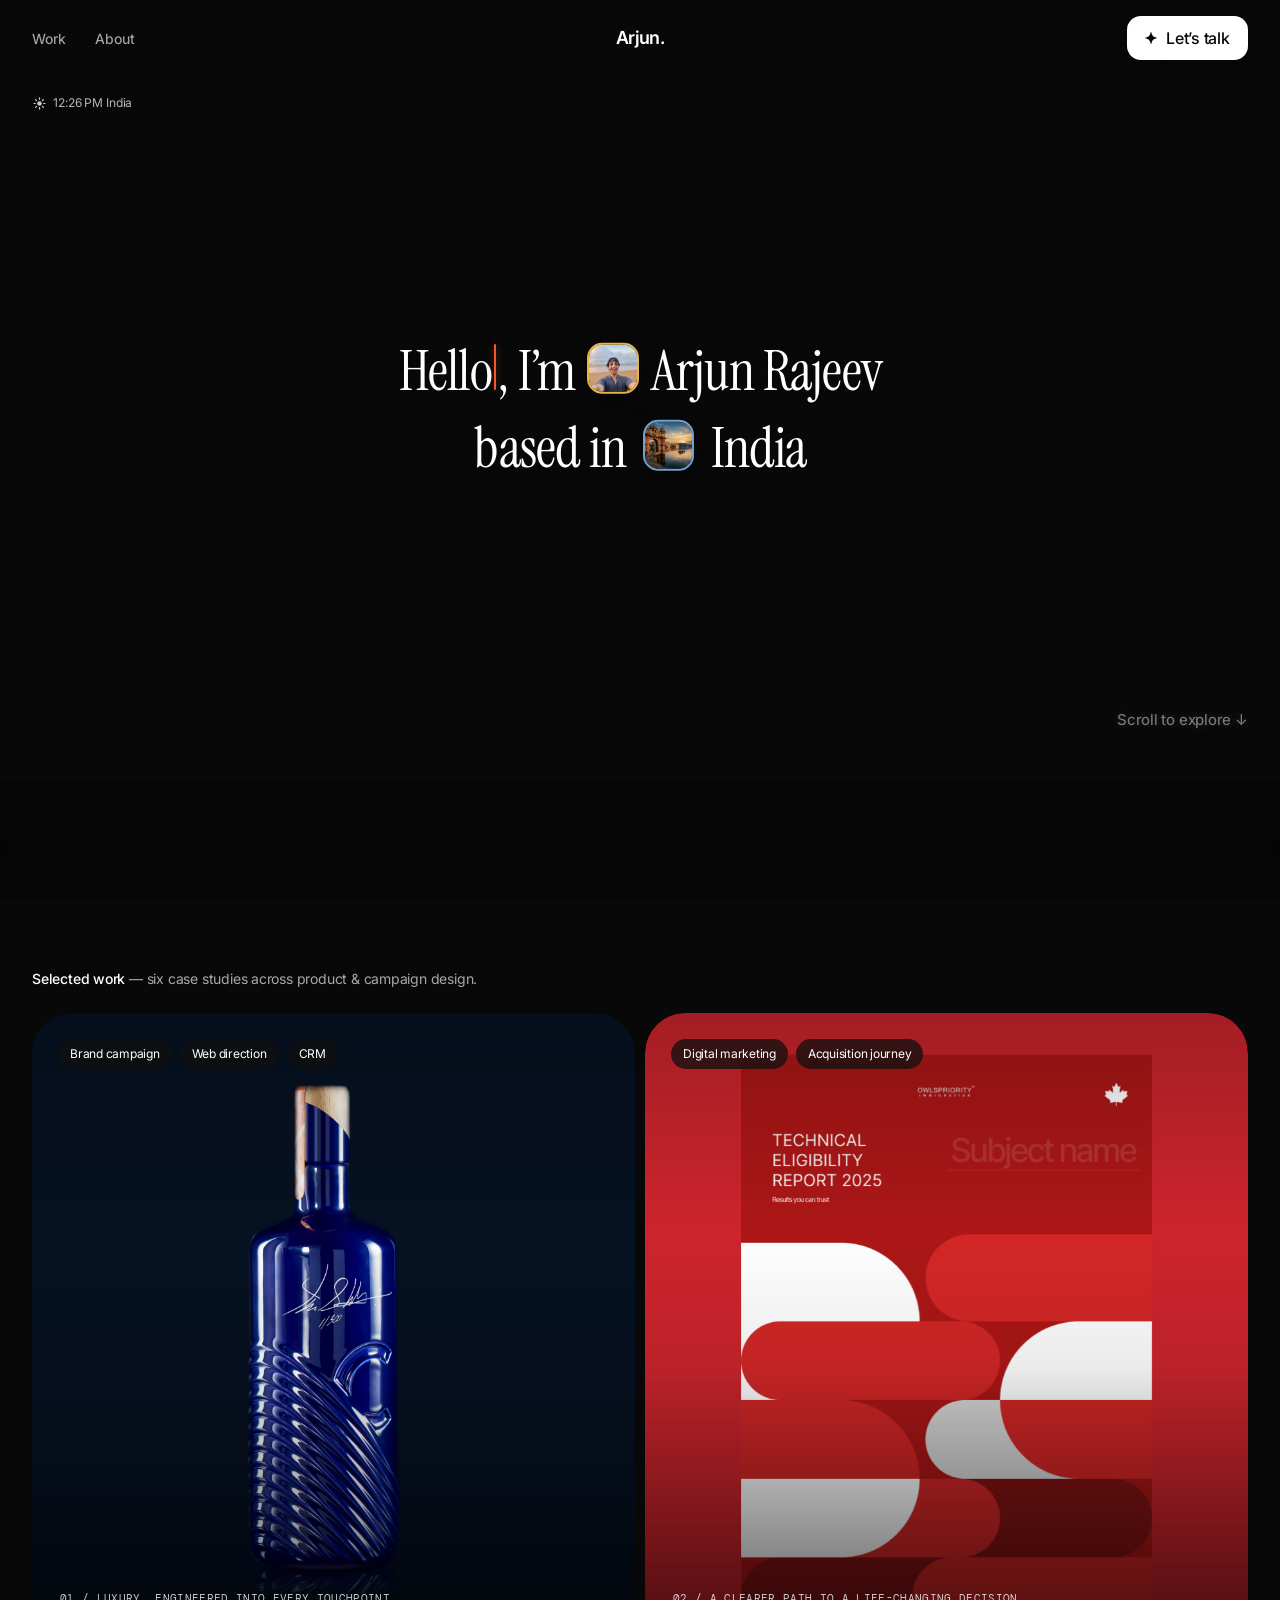
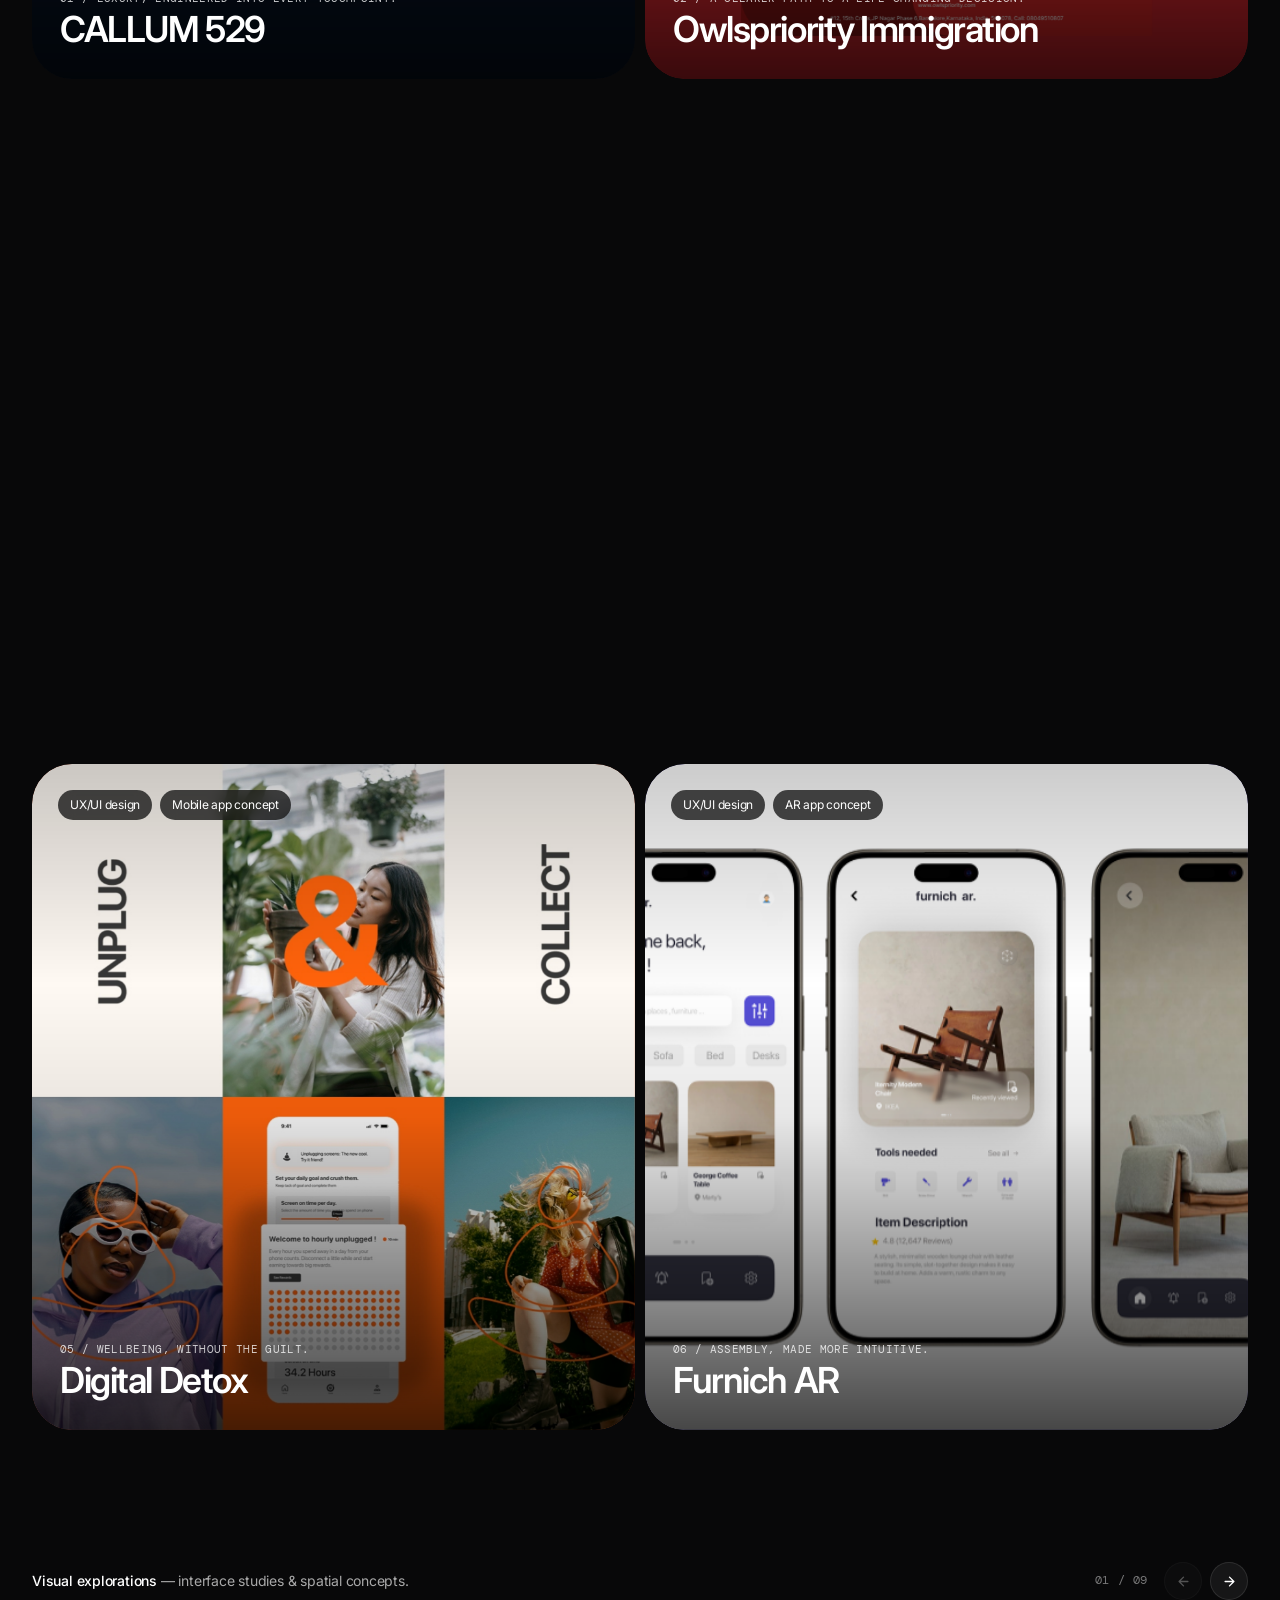
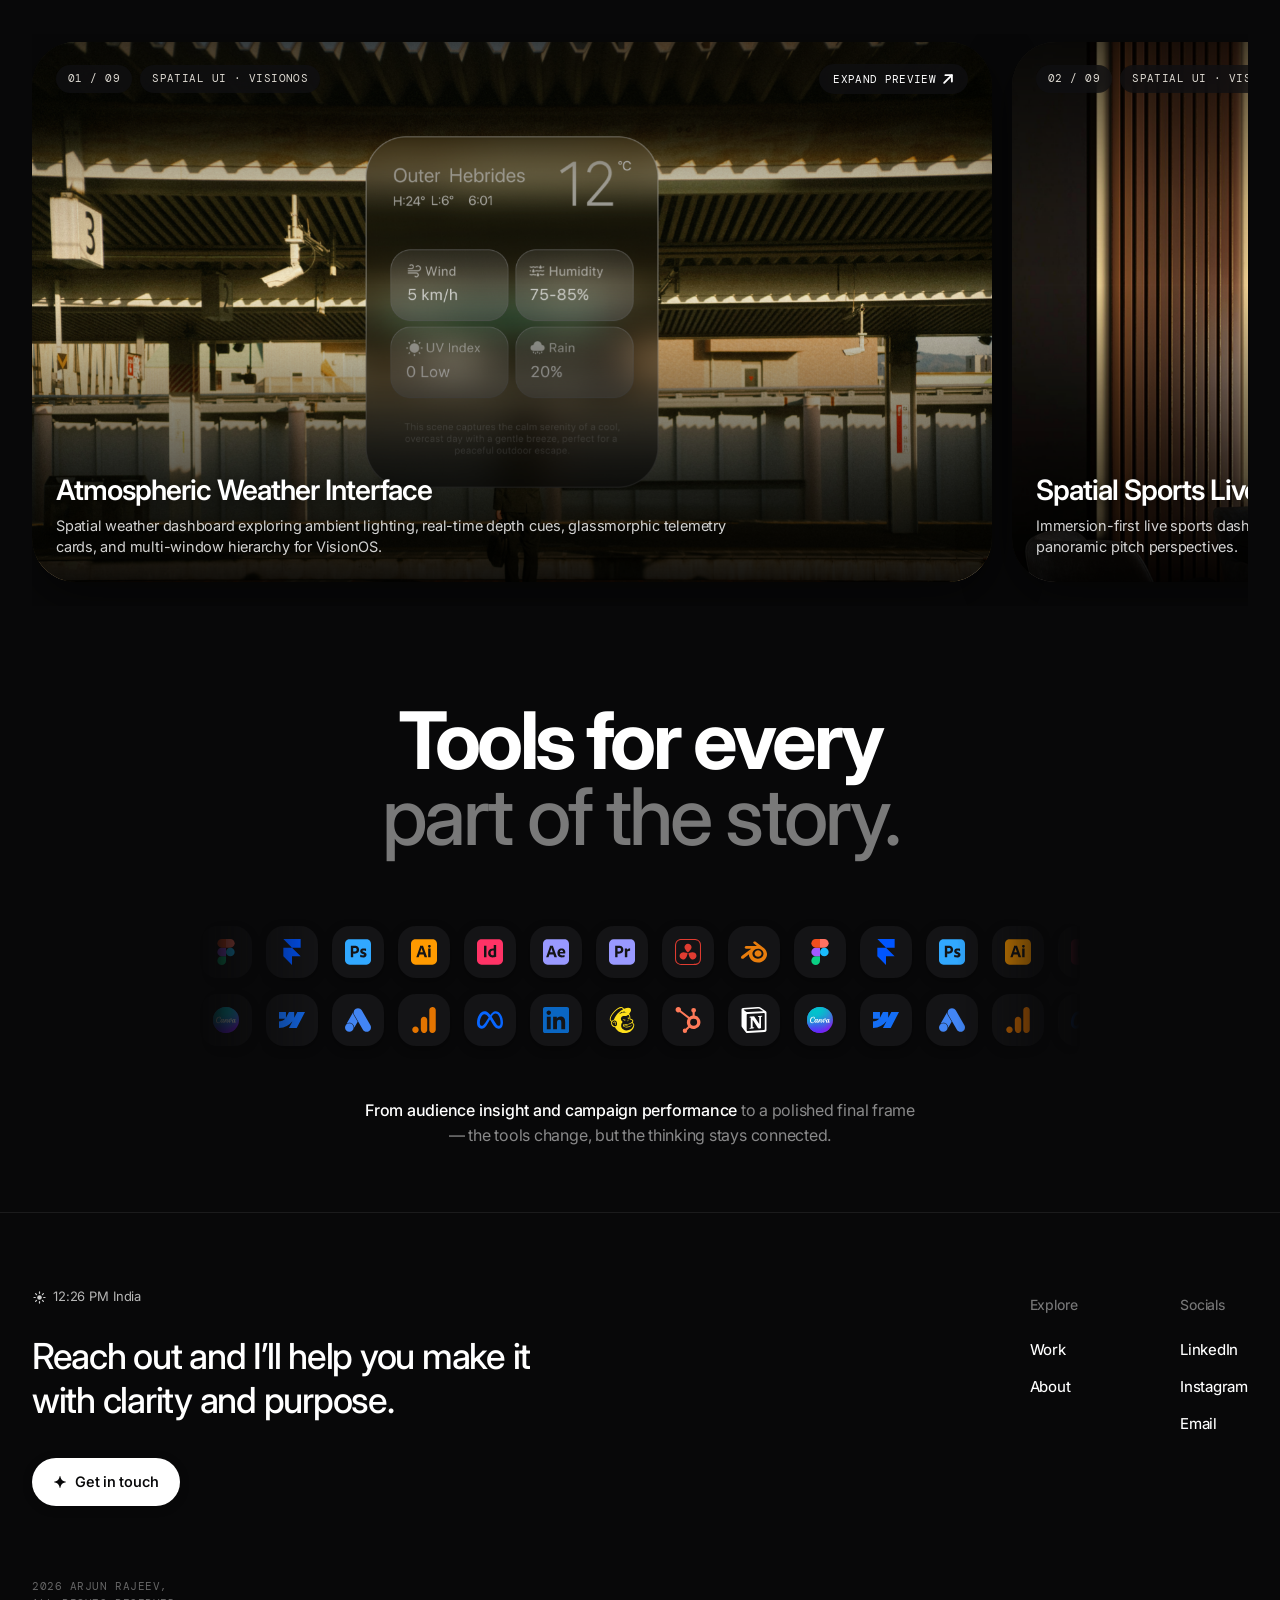
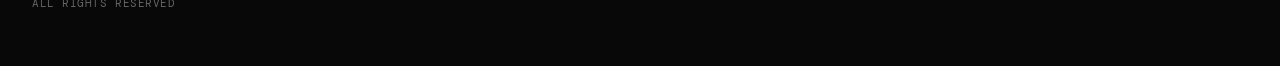
==== commit 3493024a: "feat: update avatar badge photo to beach portrait across all pages" ====
--- a/index.html
+++ b/index.html
@@ -13,7 +13,7 @@
     <link rel="preconnect" href="https://fonts.googleapis.com" />
     <link rel="preconnect" href="https://fonts.gstatic.com" crossorigin />
     <link href="https://fonts.googleapis.com/css2?family=DM+Mono:ital,wght@0,400;0,500;1,400&family=Instrument+Serif:ital@0;1&family=Inter:wght@300;400;500;600;700;800&family=Noto+Serif+Devanagari:wght@400;500&family=Noto+Serif+SC:wght@400;500&family=Noto+Serif+Thai:wght@400;500&display=swap" rel="stylesheet" />
-    <link rel="stylesheet" href="styles.css?v=81" />
+    <link rel="stylesheet" href="styles.css?v=82" />
 
     <!-- Vercel Web Analytics -->
     <script>
@@ -78,7 +78,7 @@
               <span class="hero-intro-phrase"><span class="hero-greeting-text" id="hero-greeting">Hello</span><span class="hero-cursor" id="hero-cursor" aria-hidden="true"></span>, I’m</span>
               <a href="about.html" class="hero-badge-wrap" aria-label="About Arjun Rajeev">
                 <span class="hero-badge hero-badge--avatar">
-                  <img src="assets/images/arjun-badge.jpg?v=2" alt="Arjun Rajeev" />
+                  <img src="assets/images/arjun-badge.jpg?v=3" alt="Arjun Rajeev" />
                 </span>
                 <span class="badge-bubble" aria-hidden="true">About ↗</span>
               </a>
@@ -440,7 +440,7 @@
             <li class="mobile-menu-item">
               <a class="mobile-menu-link" href="about.html">
                 <span class="mobile-menu-link-title">About</span>
-                <span class="mobile-menu-thumb"><img src="assets/images/arjun-badge.jpg" alt="About Arjun" loading="lazy" /></span>
+                <span class="mobile-menu-thumb"><img src="assets/images/arjun-badge.jpg?v=3" alt="About Arjun" loading="lazy" /></span>
               </a>
             </li>
           </ul>
--- a/styles.css
+++ b/styles.css
@@ -427,7 +427,7 @@
   background: #141416;
 }
 .hero-badge--avatar img {
-  object-position: 48% 25%;
+  object-position: 50% 35%;
 }
 .hero-badge--craft {
   border: 2px solid rgba(255, 255, 255, 0.22);
@@ -2176,7 +2176,7 @@
   width: 100%;
   height: 100%;
   object-fit: cover;
-  object-position: 48% 25%;
+  object-position: 50% 35%;
   display: block;
 }
 .about-hero-title {
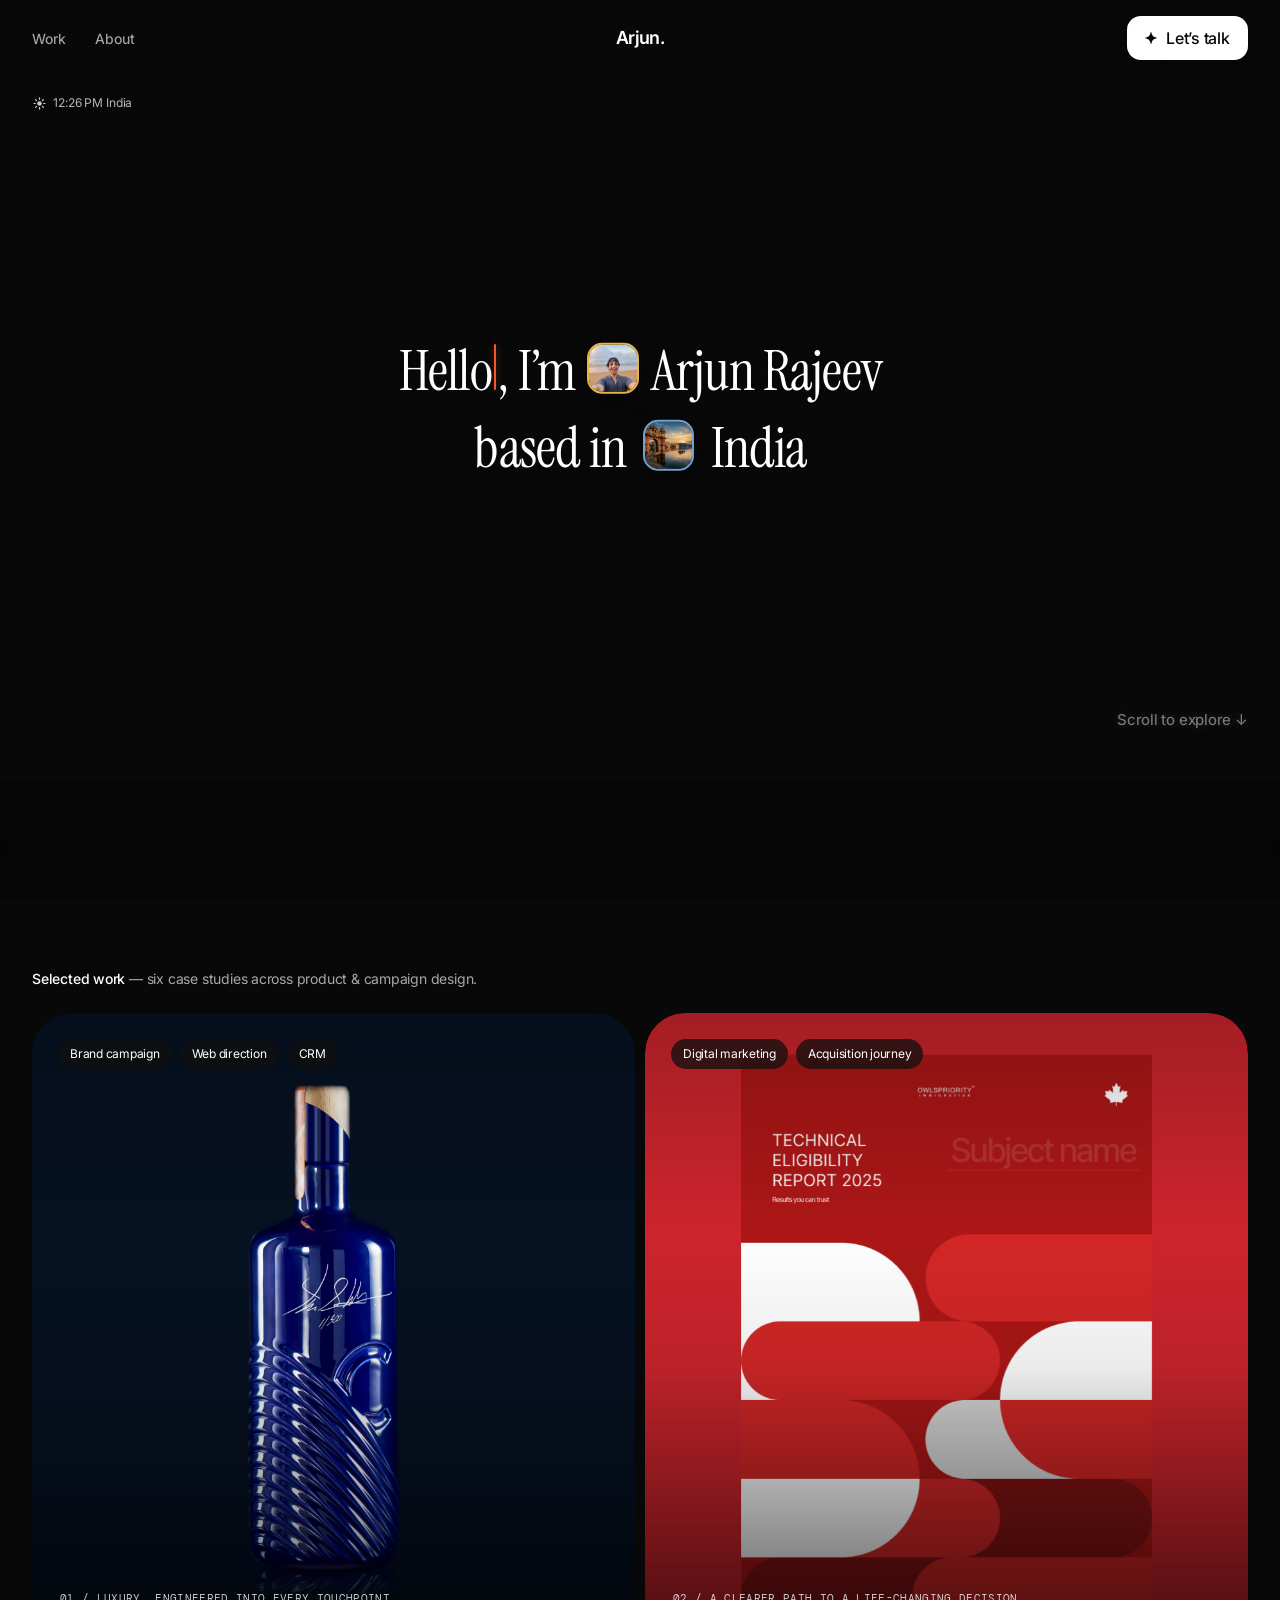
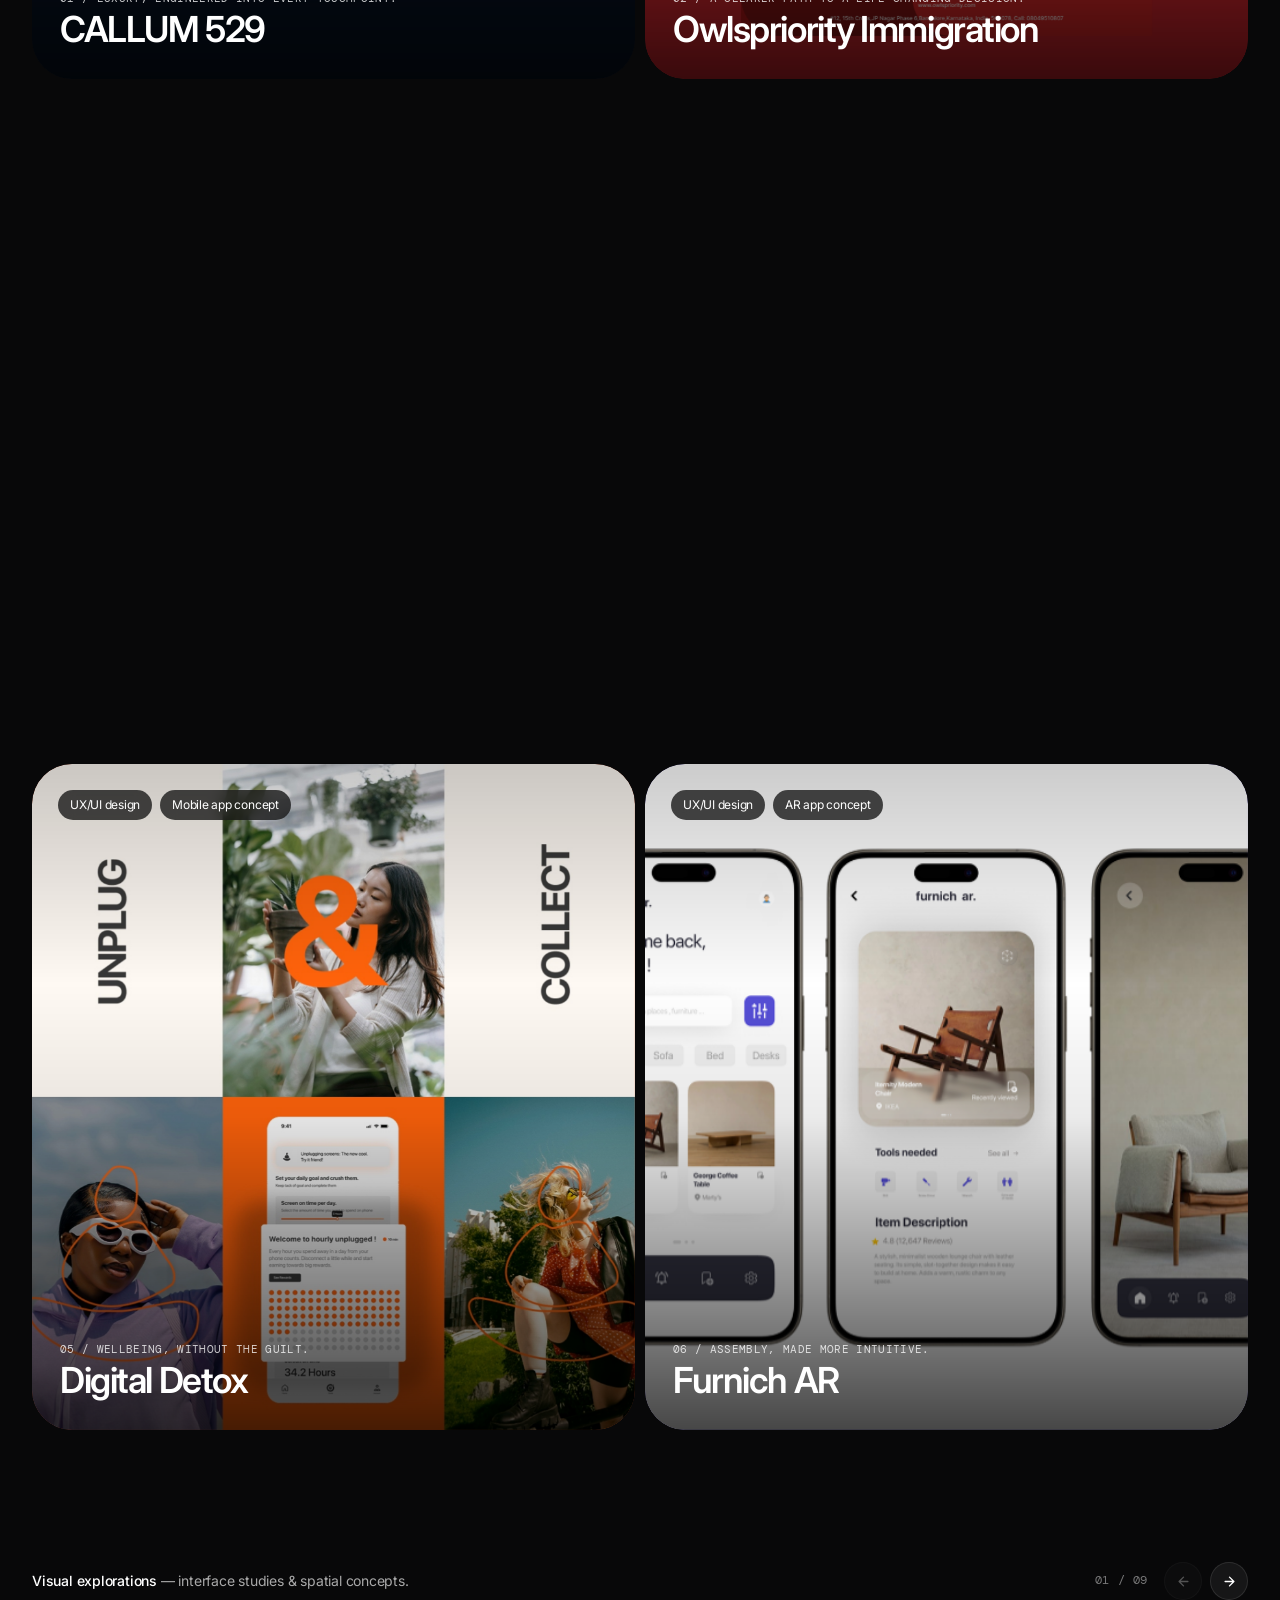
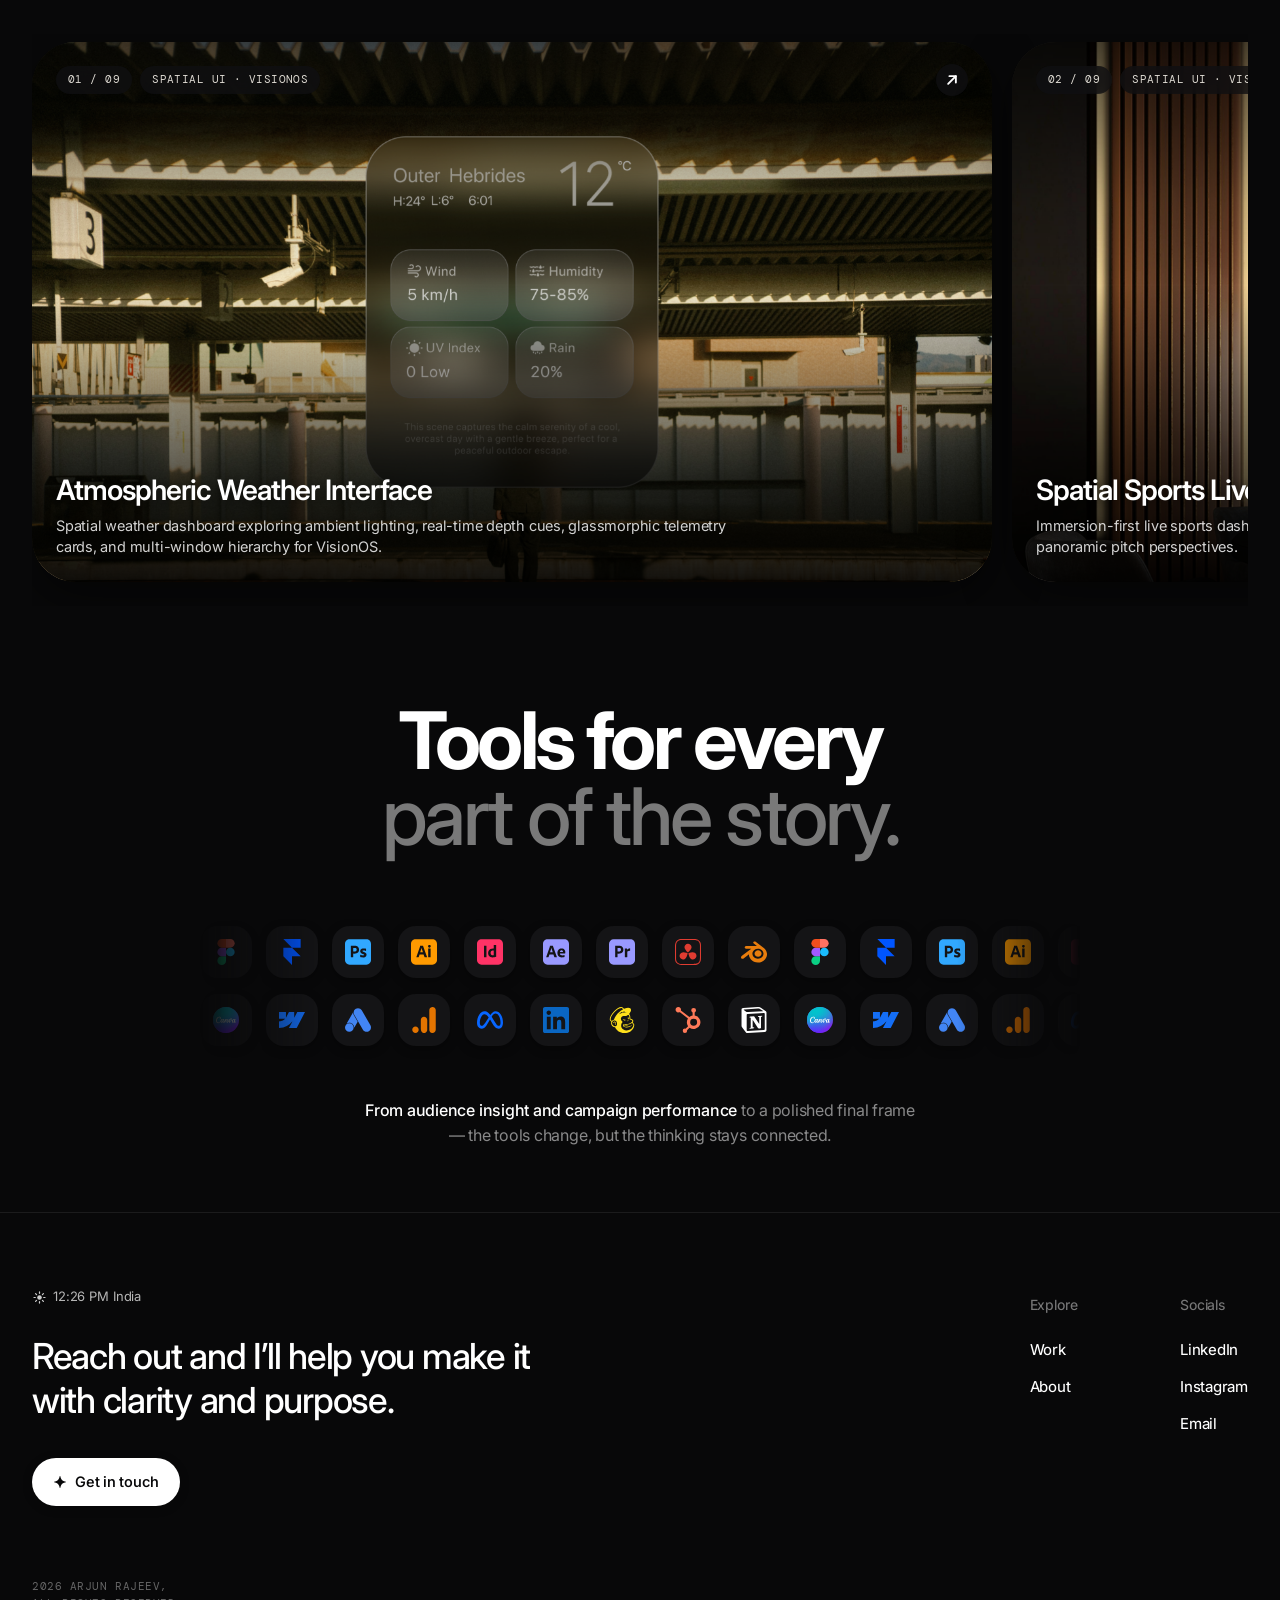
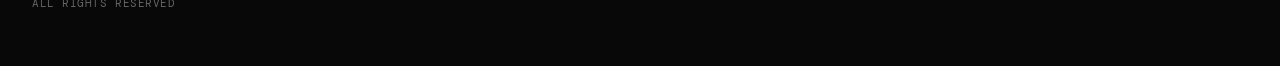
==== commit dfd25c8c: "feat: simplify exploration card action to static preview icon without animation" ====
--- a/index.html
+++ b/index.html
@@ -13,7 +13,7 @@
     <link rel="preconnect" href="https://fonts.googleapis.com" />
     <link rel="preconnect" href="https://fonts.gstatic.com" crossorigin />
     <link href="https://fonts.googleapis.com/css2?family=DM+Mono:ital,wght@0,400;0,500;1,400&family=Instrument+Serif:ital@0;1&family=Inter:wght@300;400;500;600;700;800&family=Noto+Serif+Devanagari:wght@400;500&family=Noto+Serif+SC:wght@400;500&family=Noto+Serif+Thai:wght@400;500&display=swap" rel="stylesheet" />
-    <link rel="stylesheet" href="styles.css?v=82" />
+    <link rel="stylesheet" href="styles.css?v=83" />
 
     <!-- Vercel Web Analytics -->
     <script>
@@ -409,7 +409,7 @@
         </div>
       </div>
     </dialog>
-    <script src="script.js?v=40"></script>
+    <script src="script.js?v=41"></script>
       <!-- Mobile Fullscreen Menu Overlay (Midu-style) -->
     <div class="mobile-menu-overlay" id="mobile-menu-overlay" aria-modal="true" role="dialog">
       <div class="mobile-menu-header">
--- a/styles.css
+++ b/styles.css
@@ -741,33 +741,41 @@
 .exp-card-action {
   display: inline-flex;
   align-items: center;
-  gap: 6px;
-  padding: 8px 14px;
-  border-radius: 999px;
+  justify-content: center;
+  width: 32px;
+  height: 32px;
+  padding: 0;
+  border-radius: 50%;
   background: rgba(16, 16, 18, 0.78);
   color: #fff;
-  font: 11px "DM Mono", monospace;
-  text-transform: uppercase;
-  letter-spacing: .03em;
   backdrop-filter: blur(10px);
   -webkit-backdrop-filter: blur(10px);
   border: none !important;
-  transition: background .2s, border-color .2s;
   flex-shrink: 0;
-}
-
+  cursor: pointer;
+  transform: none !important;
+  transition: background .2s ease;
+}
+
+.exp-card-action svg,
 .exp-card-arrow {
-  transition: transform .2s cubic-bezier(0.16, 1, 0.3, 1);
+  display: block;
+  width: 12px;
+  height: 12px;
+  transform: none !important;
+  transition: none !important;
 }
 
 .exp-card:hover .exp-card-action {
   background: rgba(255, 255, 255, 0.2);
   border-color: transparent !important;
   border: none !important;
-}
-
+  transform: none !important;
+}
+
+.exp-card:hover .exp-card-action svg,
 .exp-card:hover .exp-card-arrow {
-  transform: translate(2px, -2px);
+  transform: none !important;
 }
 
 .exp-card-bottomline {
@@ -824,7 +832,7 @@
   .exp-controls{align-self:flex-start}
   .exp-card{flex:0 0 calc(100vw - 64px);max-width:520px;border-radius:32px}
   .exp-card-media{height:clamp(340px,92vw,440px);aspect-ratio:auto;border-radius:32px;border:none}
-  .exp-card-action{display:none}
+  .exp-card-action{display:inline-flex !important;width:28px !important;height:28px !important}
   .exp-card-topline{top:16px;left:16px;right:16px}
   .exp-card-bottomline{bottom:18px;left:16px;right:16px}
   .exp-card-title{font-size:1.25rem;margin-bottom:6px}
@@ -1158,7 +1166,6 @@
 
 /* Button Vector Arrow & Trailing Arrow Nudge */
 .btn-arrow,
-.exp-card-arrow,
 .exp-card-badge-arrow {
   display: inline-flex;
   align-items: center;
@@ -1167,11 +1174,9 @@
   will-change: transform;
 }
 .btn-arrow svg,
-.exp-card-arrow svg,
 .exp-card-badge-arrow svg {
   display: block;
 }
-.exp-card:hover .exp-card-arrow,
 .exp-card:hover .exp-card-badge-arrow {
   transform: translate3d(2px, -2px, 0);
 }
